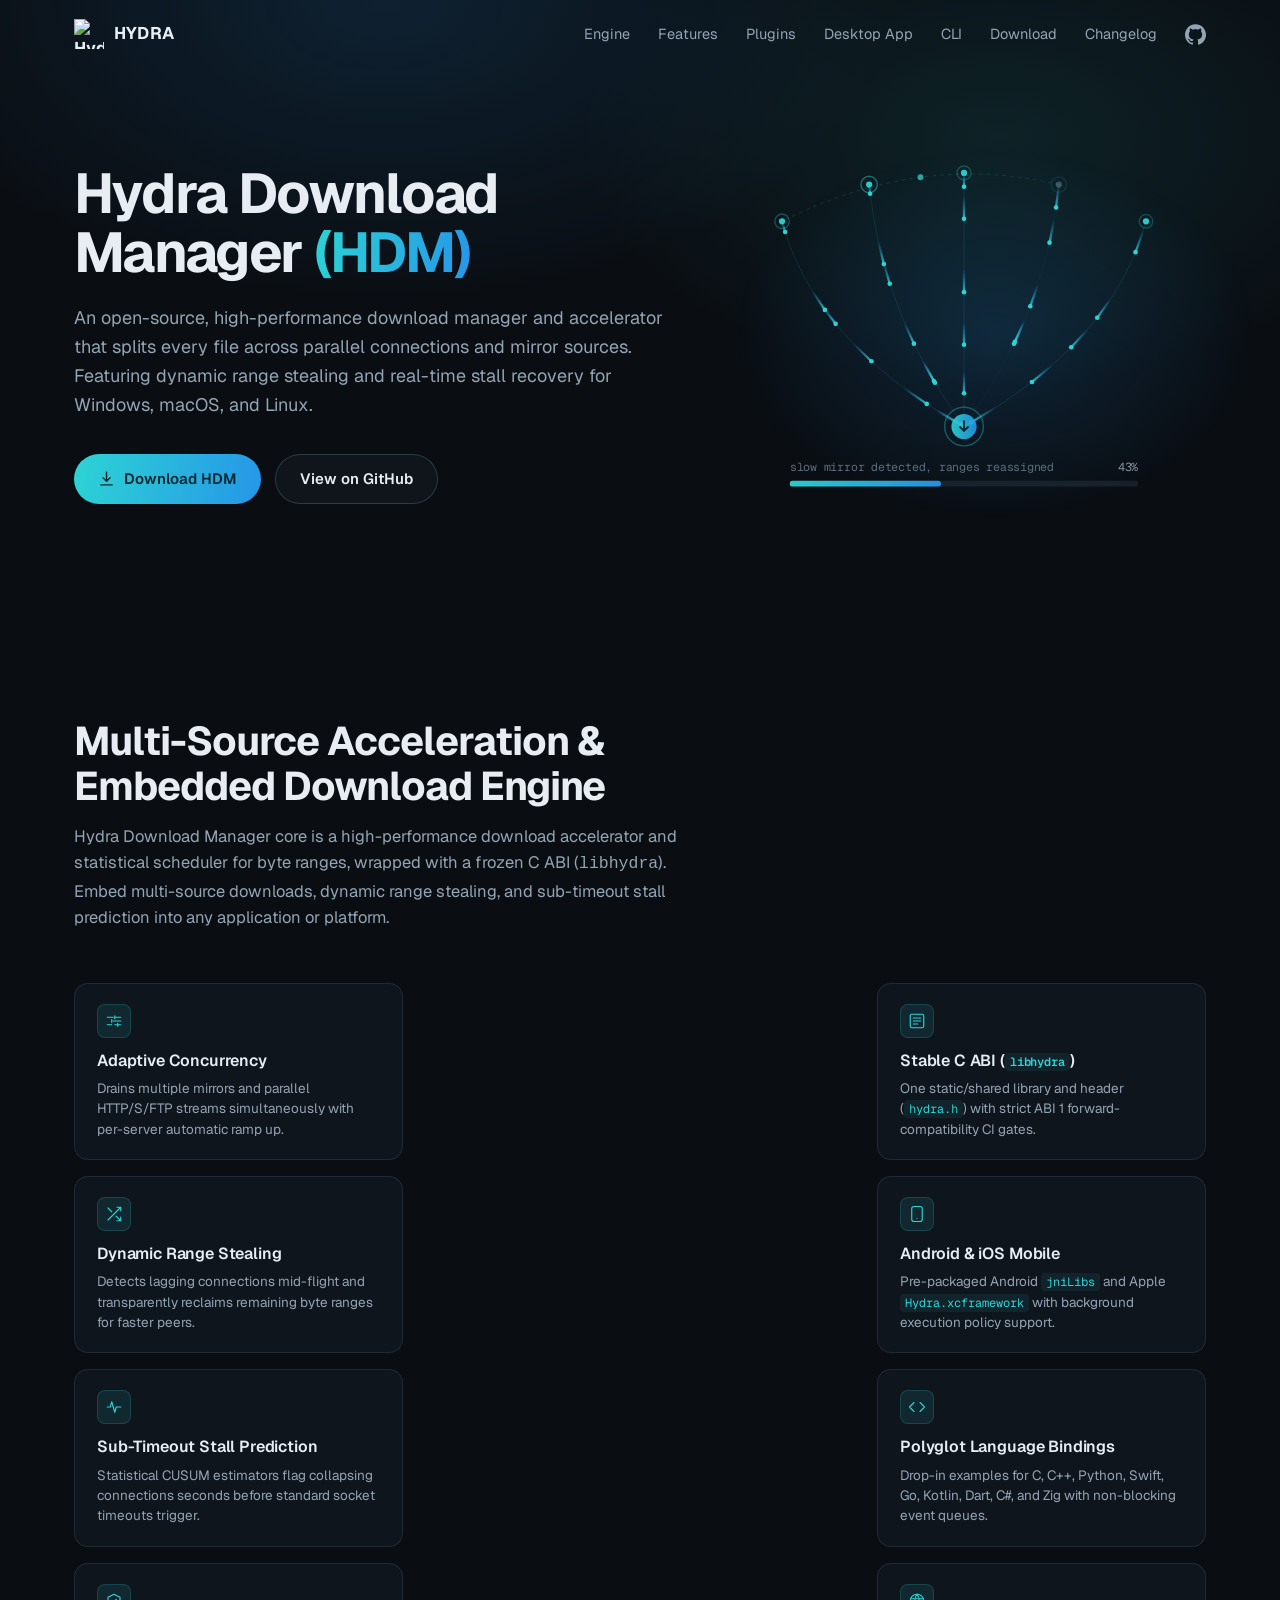
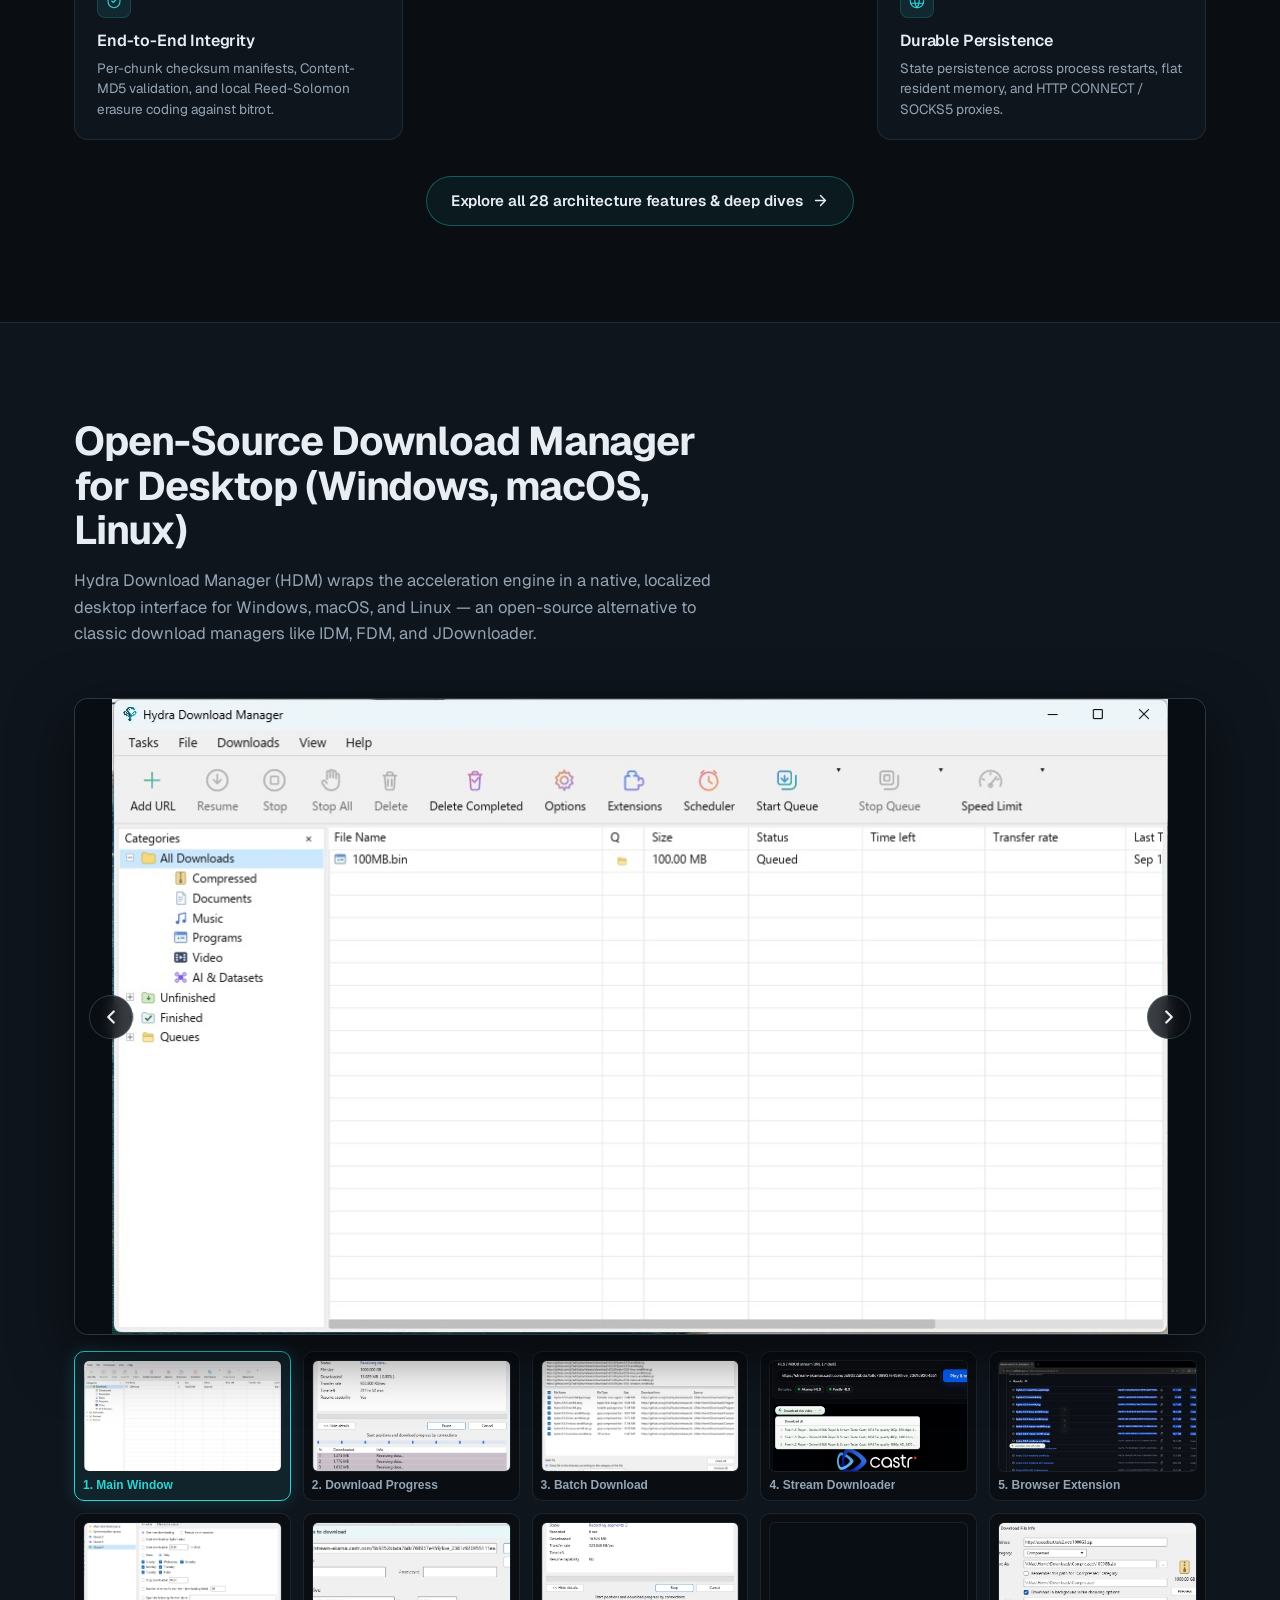
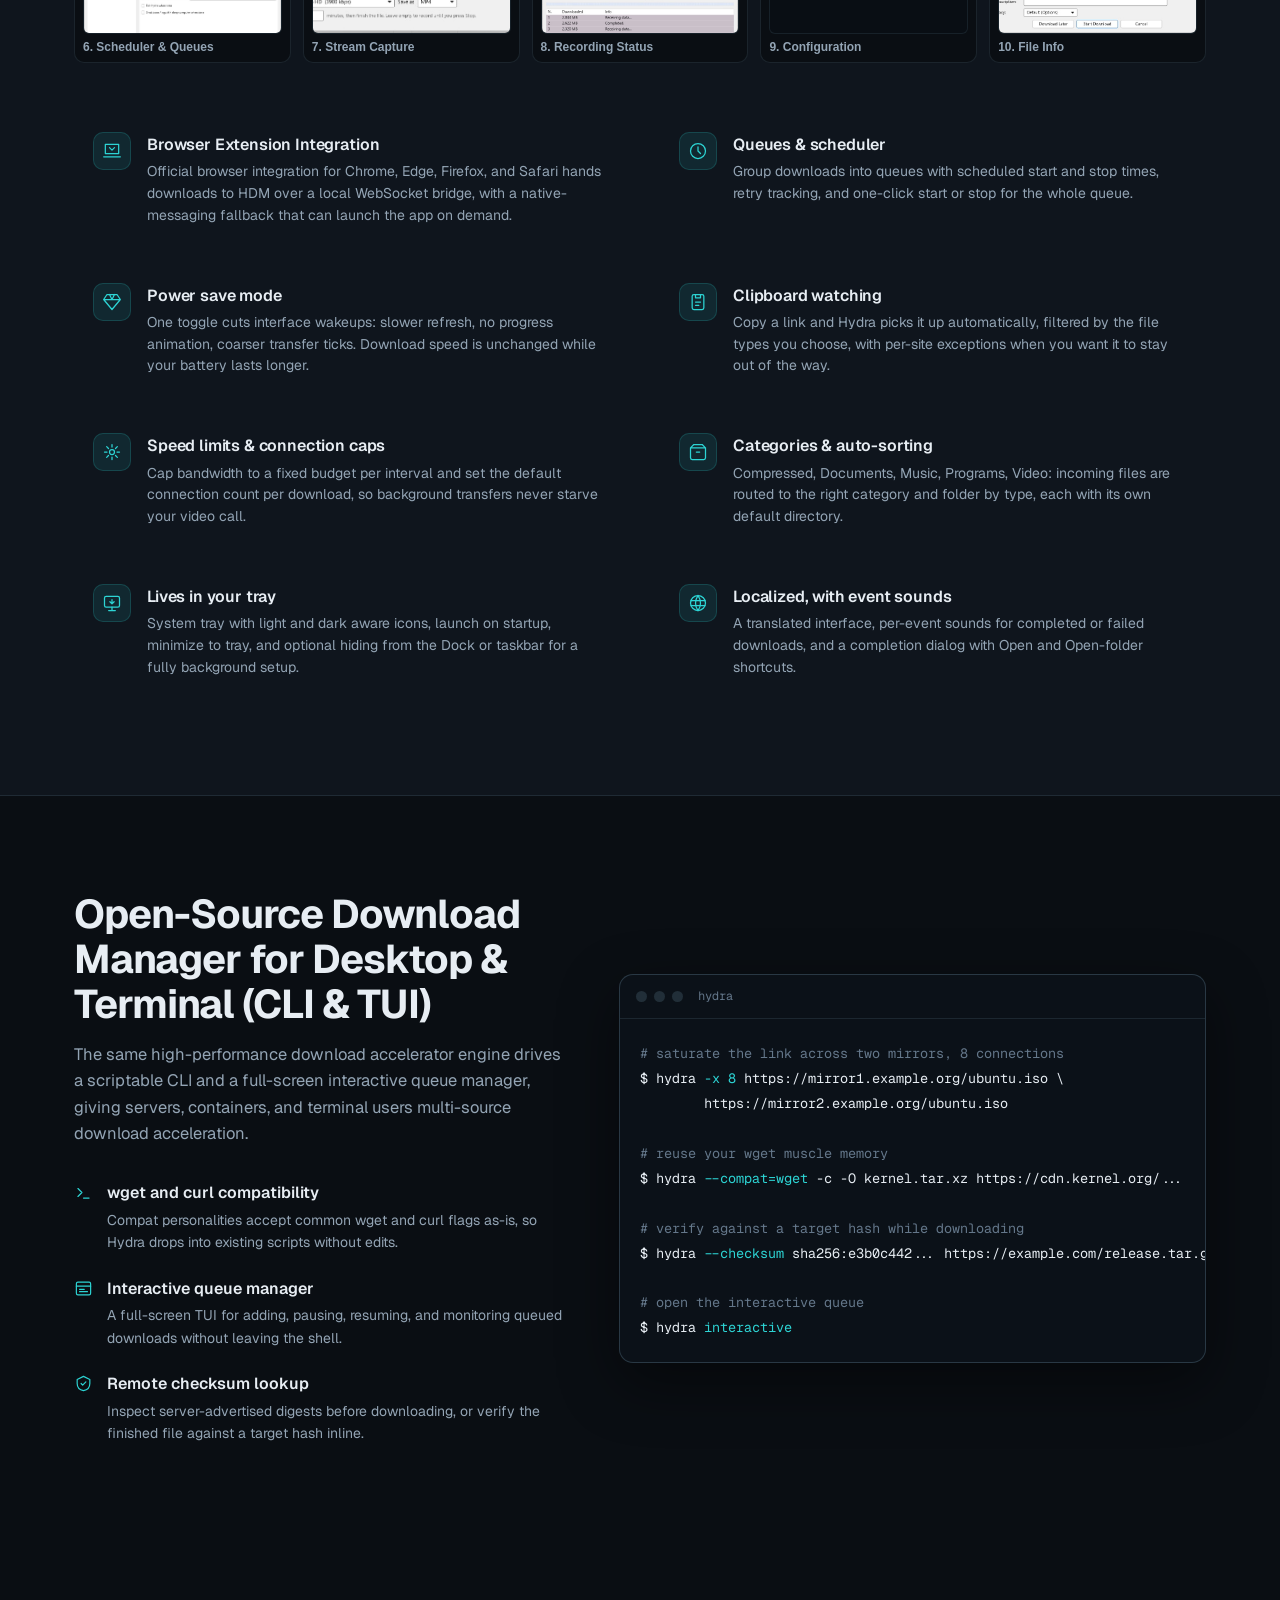
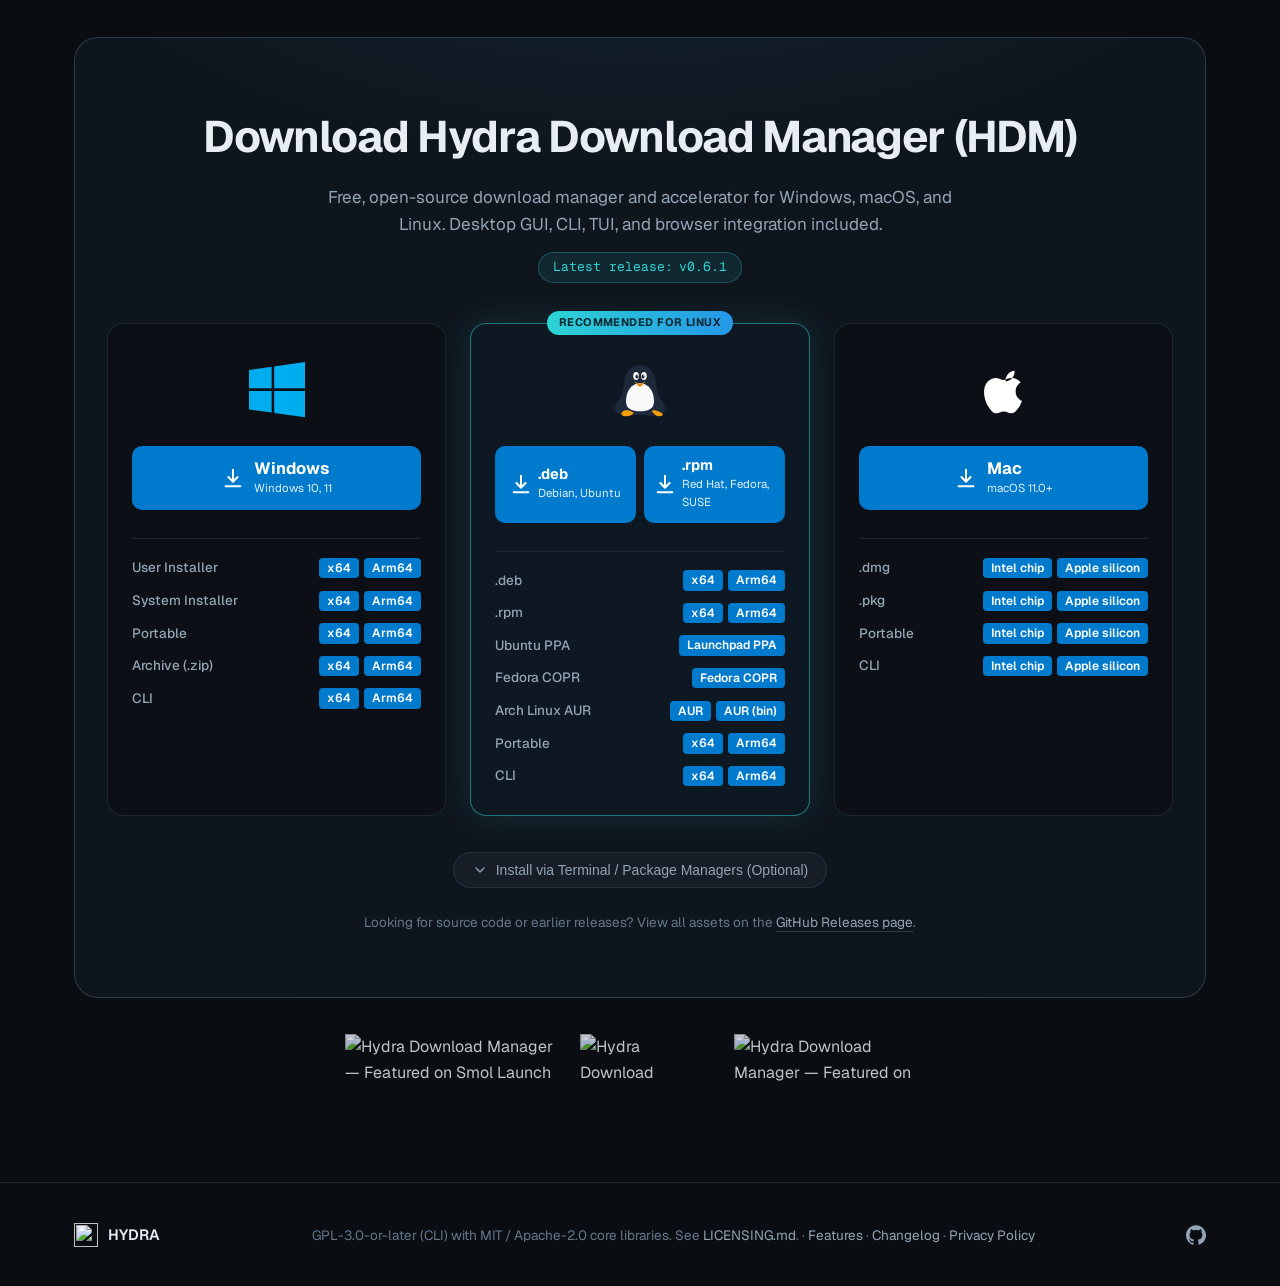
==== docs/index.html @ 0cf790fa "chore: updated to v1.1.0" ====
<!DOCTYPE html>
<html lang="en">

<head>
  <meta charset="UTF-8">
  <meta name="viewport" content="width=device-width, initial-scale=1.0">
  <meta name="robots" content="index, follow, max-image-preview:large, max-snippet:-1, max-video-preview:-1">
  <meta name="author" content="Javad Rajabzadeh">
  <meta name="theme-color" content="#0a0e13">
  <title>Hydra Download Manager (HDM) – Fast, Multi-Source Download Engine</title>
  <meta name="description"
    content="Hydra Download Manager (HDM) is an open-source, high-performance download manager for Windows, macOS, and Linux featuring multi-connection acceleration, browser integration, and CLI support.">
  <link rel="canonical" href="https://hydra.javad.dev/">
  <link rel="icon" type="image/png" href="logo.png">
  <meta property="og:title" content="Hydra Download Manager (HDM) – Fast, Multi-Source Download Engine">
  <meta property="og:description"
    content="Hydra Download Manager (HDM) is an open-source, high-performance download manager for Windows, macOS, and Linux featuring multi-connection acceleration, browser integration, and CLI support.">
  <meta property="og:image" content="https://hydra.javad.dev/img/screenshot.jpg">
  <meta property="og:url" content="https://hydra.javad.dev/">
  <meta property="og:type" content="website">
  <meta property="og:locale" content="en_US">
  <meta property="og:site_name" content="Hydra Download Manager">
  <meta name="twitter:card" content="summary_large_image">
  <meta name="twitter:title" content="Hydra Download Manager (HDM) – Fast, Multi-Source Download Engine">
  <meta name="twitter:description"
    content="Hydra Download Manager (HDM) is an open-source, high-performance download manager for Windows, macOS, and Linux featuring multi-connection acceleration, browser integration, and CLI support.">
  <meta name="twitter:image" content="https://hydra.javad.dev/img/screenshot.jpg">
  <script type="application/ld+json">
{
  "@context": "https://schema.org",
  "@graph": [
    {
      "@type": "SoftwareApplication",
      "@id": "https://hydra.javad.dev/#software",
      "name": "Hydra Download Manager",
      "alternateName": [
        "HDM",
        "Hydra",
        "Hydra Download Manager (HDM)",
        "libhydra"
      ],
      "description": "Hydra Download Manager (HDM) is a free, open-source download manager and download accelerator for Windows, macOS and Linux. It splits every file across parallel connections and multiple mirror sources, reclaims byte ranges from stalling peers, and resumes interrupted downloads. The same engine ships as libhydra, an embeddable C ABI library.",
      "url": "https://hydra.javad.dev/",
      "downloadUrl": "https://github.com/ja7ad/hydra/releases/latest",
      "installUrl": "https://hydra.javad.dev/#download",
      "softwareVersion": "1.1.0",
      "datePublished": "2026-09-26",
      "releaseNotes": "https://hydra.javad.dev/changelog.html",
      "operatingSystem": [
        "Windows",
        "macOS",
        "Linux"
      ],
      "applicationCategory": "UtilitiesApplication",
      "applicationSubCategory": "Download Manager",
      "license": "https://github.com/ja7ad/hydra/blob/main/LICENSING.md",
      "isAccessibleForFree": true,
      "programmingLanguage": [
        "Rust",
        "C"
      ],
      "image": "https://hydra.javad.dev/img/screenshot.jpg",
      "screenshot": [
        "https://hydra.javad.dev/img/screenshot.jpg",
        "https://hydra.javad.dev/img/screenshot2.jpg",
        "https://hydra.javad.dev/img/screenshot3.jpg",
        "https://hydra.javad.dev/img/screenshot4.jpg",
        "https://hydra.javad.dev/img/screenshot5.jpg",
        "https://hydra.javad.dev/img/screenshot6.jpg",
        "https://hydra.javad.dev/img/screenshot7.jpg",
        "https://hydra.javad.dev/img/screenshot8.jpg",
        "https://hydra.javad.dev/img/screenshot9.jpg",
        "https://hydra.javad.dev/img/screenshot10.jpg"
      ],
      "featureList": [
        "Adaptive concurrency across multiple mirrors and parallel HTTP/S/FTP streams",
        "Dynamic range stealing from lagging connections",
        "Sub-timeout stall prediction using statistical CUSUM estimators",
        "End-to-end integrity with per-chunk checksums and Reed-Solomon erasure coding",
        "Stable C ABI (libhydra) for embedding into other applications",
        "Android and iOS mobile packaging",
        "Language bindings for C, C++, Python, Swift, Go, Kotlin, Dart, C# and Zig",
        "Durable persistence and resume across process restarts",
        "Browser extension integration for Chrome, Edge, Firefox and Safari",
        "Download queues with scheduled start and stop times",
        "Clipboard watching with per-site exceptions",
        "Bandwidth speed limits and per-server connection caps",
        "HTTP CONNECT and SOCKS5 proxy support"
      ],
      "offers": {
        "@type": "Offer",
        "price": "0",
        "priceCurrency": "USD"
      },
      "author": {
        "@id": "https://hydra.javad.dev/#author"
      },
      "publisher": {
        "@id": "https://hydra.javad.dev/#author"
      },
      "maintainer": {
        "@id": "https://hydra.javad.dev/#author"
      },
      "codeRepository": "https://github.com/ja7ad/hydra",
      "sameAs": [
        "https://github.com/ja7ad/hydra",
        "https://sourceforge.net/projects/hydra-download-manager/",
        "https://addons.mozilla.org/en-US/firefox/addon/hdm-integration/",
        "https://saascity.io/live/hydra-download-manager"
      ]
    },
    {
      "@type": "Person",
      "@id": "https://hydra.javad.dev/#author",
      "name": "Javad Rajabzadeh",
      "alternateName": "ja7ad",
      "url": "https://javad.dev/",
      "sameAs": [
        "https://github.com/ja7ad",
        "https://sourceforge.net/u/ja7ad/profile/"
      ]
    },
    {
      "@type": "WebSite",
      "@id": "https://hydra.javad.dev/#website",
      "url": "https://hydra.javad.dev/",
      "name": "Hydra Download Manager",
      "alternateName": "HDM",
      "inLanguage": "en",
      "publisher": {
        "@id": "https://hydra.javad.dev/#author"
      },
      "about": {
        "@id": "https://hydra.javad.dev/#software"
      }
    },
    {
      "@type": "WebPage",
      "@id": "https://hydra.javad.dev/#webpage",
      "url": "https://hydra.javad.dev/",
      "name": "Hydra Download Manager (HDM)",
      "description": "Free open-source download manager and accelerator for Windows, macOS and Linux.",
      "isPartOf": {
        "@id": "https://hydra.javad.dev/#website"
      },
      "about": {
        "@id": "https://hydra.javad.dev/#software"
      },
      "inLanguage": "en",
      "primaryImageOfPage": "https://hydra.javad.dev/img/screenshot.jpg"
    }
  ]
}
  </script>
  <link rel="preconnect" href="https://fonts.googleapis.com">
  <link rel="preconnect" href="https://fonts.gstatic.com" crossorigin>
  <link
    href="https://fonts.googleapis.com/css2?family=Geist:wght@400;500;600;700&family=Geist+Mono:wght@400;500&display=swap"
    rel="stylesheet">
  <style>
    :root {
      --bg: #0a0e13;
      --bg-raised: #0f151d;
      --line: rgba(148, 197, 222, 0.12);
      --line-strong: rgba(148, 197, 222, 0.22);
      --text: #e7edf3;
      --text-dim: #93a4b4;
      --text-faint: #64778a;
      --accent: #2dd4d4;
      --accent-ink: #06282e;
      --grad: linear-gradient(100deg, #2dd4d4, #2596e8);
      --radius: 14px;
      --font-sans: "Geist", system-ui, -apple-system, "Segoe UI", sans-serif;
      --font-mono: "Geist Mono", ui-monospace, "SF Mono", Menlo, monospace;
    }

    * {
      margin: 0;
      padding: 0;
      box-sizing: border-box;
    }

    html {
      scroll-behavior: smooth;
      max-width: 100vw;
      overflow-x: hidden;
    }

    @media (prefers-reduced-motion: reduce) {
      html {
        scroll-behavior: auto;
      }
    }

    body {
      background: var(--bg);
      color: var(--text);
      font-family: var(--font-sans);
      font-size: 16px;
      line-height: 1.6;
      -webkit-font-smoothing: antialiased;
      overflow-x: hidden;
      max-width: 100vw;
      width: 100%;
    }

    a {
      color: inherit;
      text-decoration: none;
    }

    img {
      max-width: 100%;
      display: block;
    }

    svg {
      max-width: 100%;
      height: auto;
    }

    .wrap {
      max-width: 1180px;
      margin: 0 auto;
      padding: 0 24px;
      width: 100%;
      box-sizing: border-box;
    }

    .nav {
      position: fixed;
      top: 0;
      left: 0;
      right: 0;
      z-index: 40;
      border-bottom: 1px solid transparent;
      transition: background 0.25s ease, border-color 0.25s ease;
      width: 100%;
    }

    .nav.scrolled {
      background: rgba(10, 14, 19, 0.82);
      backdrop-filter: blur(14px);
      -webkit-backdrop-filter: blur(14px);
      border-bottom-color: var(--line);
    }

    .nav-inner {
      height: 68px;
      display: flex;
      align-items: center;
      justify-content: space-between;
    }

    .brand {
      display: flex;
      align-items: center;
      gap: 10px;
      font-weight: 700;
      font-size: 17px;
      letter-spacing: 0.01em;
    }

    .brand img {
      width: 30px;
      height: 30px;
    }

    .nav-links {
      display: flex;
      align-items: center;
      gap: 28px;
      font-size: 14.5px;
      color: var(--text-dim);
    }

    .nav-links a {
      transition: color 0.15s ease;
    }

    .nav-links a:hover {
      color: var(--text);
    }

    .nav-gh {
      display: inline-flex;
      align-items: center;
    }

    .nav-gh svg {
      width: 21px;
      height: 21px;
    }

    .nav-toggle {
      display: none;
      background: transparent;
      border: 1px solid var(--line);
      border-radius: 8px;
      color: var(--text);
      padding: 6px;
      cursor: pointer;
      align-items: center;
      justify-content: center;
      transition: background 0.15s ease, border-color 0.15s ease;
    }

    .nav-toggle:hover {
      background: rgba(148, 197, 222, 0.08);
      border-color: var(--line-strong);
    }

    .nav-toggle svg {
      width: 22px;
      height: 22px;
    }

    .btn {
      display: inline-flex;
      align-items: center;
      gap: 9px;
      font-weight: 600;
      font-size: 15px;
      white-space: nowrap;
      border-radius: 999px;
      padding: 12px 24px;
      transition: transform 0.15s ease, box-shadow 0.2s ease, background 0.2s ease, border-color 0.2s ease;
    }

    .btn:active {
      transform: translateY(1px) scale(0.99);
    }

    .btn-primary {
      background: var(--grad);
      color: var(--accent-ink);
    }

    .btn-primary:hover {
      box-shadow: 0 6px 28px rgba(45, 200, 220, 0.28);
    }

    .btn-ghost {
      border: 1px solid var(--line-strong);
      color: var(--text);
      background: rgba(148, 197, 222, 0.04);
    }

    .btn-ghost:hover {
      border-color: rgba(148, 197, 222, 0.4);
      background: rgba(148, 197, 222, 0.08);
    }

    .btn svg {
      width: 17px;
      height: 17px;
      flex: none;
    }

    .hero {
      padding: 140px 0 96px;
      position: relative;
    }

    .hero::before {
      content: "";
      position: absolute;
      inset: 0;
      z-index: -1;
      background:
        radial-gradient(780px 460px at 30% 0%, rgba(37, 150, 232, 0.14), transparent 65%),
        radial-gradient(700px 420px at 78% 22%, rgba(45, 212, 212, 0.10), transparent 60%);
    }

    .hero-grid {
      display: grid;
      grid-template-columns: minmax(0, 11fr) minmax(0, 9fr);
      gap: 56px;
      align-items: center;
    }

    .hero h1 {
      font-size: clamp(36px, 4.4vw, 56px);
      line-height: 1.06;
      letter-spacing: -0.03em;
      font-weight: 700;
    }

    .hero h1 .grad {
      background: var(--grad);
      -webkit-background-clip: text;
      background-clip: text;
      color: transparent;
    }

    .hero p {
      margin-top: 22px;
      font-size: 18px;
      color: var(--text-dim);
      max-width: 52ch;
    }

    .hero-ctas {
      margin-top: 34px;
      display: flex;
      gap: 14px;
      flex-wrap: wrap;
    }

    .shot {
      position: relative;
      display: flex;
      justify-content: center;
    }

    .shot::before {
      content: "";
      position: absolute;
      z-index: -1;
      inset: -12% -14%;
      background: radial-gradient(60% 55% at 55% 50%, rgba(37, 150, 232, 0.18), transparent 70%);
      pointer-events: none;
    }

    .viz {
      width: min(100%, 500px);
    }

    .viz canvas {
      display: block;
      width: 100%;
      aspect-ratio: 5 / 4;
    }

    @media (prefers-reduced-motion: no-preference) {

      .hero-copy,
      .shot {
        animation: rise 0.7s cubic-bezier(0.16, 1, 0.3, 1) both;
      }

      .shot {
        animation-delay: 0.12s;
      }
    }

    @keyframes rise {
      from {
        opacity: 0;
        transform: translateY(18px);
      }

      to {
        opacity: 1;
        transform: none;
      }
    }

    section {
      padding: 96px 0;
    }

    .sec-head {
      max-width: 62ch;
      margin-bottom: 52px;
    }

    .sec-head h2 {
      font-size: clamp(28px, 3.2vw, 40px);
      letter-spacing: -0.025em;
      line-height: 1.12;
      font-weight: 700;
    }

    .sec-head p {
      margin-top: 14px;
      color: var(--text-dim);
      font-size: 16.5px;
      max-width: 58ch;
    }

    .ico {
      width: 38px;
      height: 38px;
      border-radius: 10px;
      display: flex;
      align-items: center;
      justify-content: center;
      background: rgba(45, 212, 212, 0.1);
      border: 1px solid rgba(45, 212, 212, 0.18);
      margin-bottom: 14px;
      flex: none;
    }

    .ico svg {
      width: 20px;
      height: 20px;
      stroke: var(--accent);
    }

    /* Engine Showcase - 3 Column Layout with Center Canvas */
    .engine-showcase {
      display: grid;
      grid-template-columns: minmax(0, 1fr) minmax(0, 1.32fr) minmax(0, 1fr);
      gap: 20px;
      align-items: stretch;
    }

    .engine-col {
      display: flex;
      flex-direction: column;
      gap: 16px;
      justify-content: space-between;
    }

    .engine-card {
      border: 1px solid var(--line);
      border-radius: var(--radius);
      background: var(--bg-raised);
      padding: 20px 22px;
      display: flex;
      flex-direction: column;
      justify-content: center;
      flex: 1;
      transition: border-color 0.2s ease, transform 0.2s ease, box-shadow 0.2s ease;
    }

    .engine-card:hover {
      border-color: var(--line-strong);
      transform: translateY(-2px);
      box-shadow: 0 8px 24px rgba(0, 0, 0, 0.4);
    }

    .engine-card .ico {
      margin-bottom: 10px;
      width: 34px;
      height: 34px;
      border-radius: 8px;
    }

    .engine-card .ico svg {
      width: 18px;
      height: 18px;
    }

    .engine-card h3 {
      font-size: 16px;
      font-weight: 600;
      letter-spacing: -0.01em;
      color: var(--text);
    }

    .engine-card p {
      margin-top: 5px;
      font-size: 13.5px;
      color: var(--text-dim);
      line-height: 1.5;
    }

    .engine-card code {
      font-family: var(--font-mono);
      font-size: 12px;
      color: var(--accent);
      background: rgba(45, 212, 212, 0.08);
      padding: 1px 5px;
      border-radius: 4px;
    }

    .engine-col-center {
      display: flex;
      align-items: stretch;
      justify-content: center;
      position: relative;
      width: 100%;
      height: 100%;
      min-height: 520px;
    }

    #engine-canvas {
      display: block;
      width: 100%;
      height: 100%;
      background: transparent;
    }

    .gui {
      background: var(--bg-raised);
      border-top: 1px solid var(--line);
      border-bottom: 1px solid var(--line);
    }

    .gui-catalog-wrap {
      margin-bottom: 48px;
      display: flex;
      flex-direction: column;
      gap: 16px;
      width: 100%;
    }

    .gui-stage {
      position: relative;
      border-radius: var(--radius);
      border: 1px solid var(--line-strong);
      background: #0b1118;
      overflow: hidden;
      box-shadow: 0 20px 60px rgba(0, 0, 0, 0.55);
      aspect-ratio: 16 / 9;
      display: flex;
      align-items: center;
      justify-content: center;
      width: 100%;
    }

    .gui-slide {
      position: absolute;
      inset: 0;
      opacity: 0;
      pointer-events: none;
      transition: opacity 0.35s ease, transform 0.35s ease;
      transform: scale(0.985);
      display: flex;
      align-items: center;
      justify-content: center;
    }

    .gui-slide.active {
      opacity: 1;
      pointer-events: auto;
      transform: scale(1);
    }

    .gui-slide img {
      width: 100%;
      height: 100%;
      object-fit: contain;
      display: block;
      background: #080d13;
    }

    .gui-nav-btn {
      position: absolute;
      top: 50%;
      transform: translateY(-50%);
      z-index: 10;
      width: 44px;
      height: 44px;
      border-radius: 50%;
      background: rgba(10, 14, 19, 0.8);
      border: 1px solid var(--line-strong);
      color: var(--text);
      display: flex;
      align-items: center;
      justify-content: center;
      cursor: pointer;
      backdrop-filter: blur(8px);
      -webkit-backdrop-filter: blur(8px);
      transition: all 0.2s ease;
    }

    .gui-nav-btn:hover {
      background: rgba(45, 212, 212, 0.2);
      border-color: var(--accent);
      color: var(--accent);
      transform: translateY(-50%) scale(1.08);
    }

    .gui-nav-prev {
      left: 14px;
    }

    .gui-nav-next {
      right: 14px;
    }

    .gui-nav-btn svg {
      width: 22px;
      height: 22px;
      stroke: currentColor;
      fill: none;
    }

    /* Thumbnails catalog strip */
    .gui-thumbs {
      display: grid;
      grid-template-columns: repeat(5, 1fr);
      gap: 12px;
      width: 100%;
    }

    .gui-thumb {
      background: var(--bg);
      border: 1px solid var(--line);
      border-radius: 10px;
      padding: 8px;
      cursor: pointer;
      display: flex;
      flex-direction: column;
      gap: 6px;
      transition: all 0.2s ease;
      text-align: left;
      min-width: 0;
    }

    .gui-thumb:hover {
      border-color: var(--line-strong);
      background: rgba(148, 197, 222, 0.05);
    }

    .gui-thumb.active {
      border-color: var(--accent);
      background: rgba(45, 212, 212, 0.08);
      box-shadow: 0 0 16px rgba(45, 212, 212, 0.18);
    }

    .gui-thumb-img {
      width: 100%;
      aspect-ratio: 16 / 9;
      border-radius: 6px;
      overflow: hidden;
      background: #090e14;
      border: 1px solid rgba(148, 197, 222, 0.1);
    }

    .gui-thumb-img img {
      width: 100%;
      height: 100%;
      object-fit: cover;
      display: block;
    }

    .gui-thumb-label {
      font-size: 12px;
      font-weight: 600;
      color: var(--text-dim);
      white-space: nowrap;
      overflow: hidden;
      text-overflow: ellipsis;
      transition: color 0.2s ease;
    }

    .gui-thumb.active .gui-thumb-label {
      color: var(--accent);
    }

    .gui-grid {
      display: grid;
      grid-template-columns: 1fr 1fr;
      gap: 14px 40px;
    }

    .gui-item {
      display: flex;
      gap: 16px;
      padding: 20px 18px;
      border-radius: var(--radius);
      border: 1px solid transparent;
      transition: background 0.2s ease, border-color 0.2s ease;
    }

    .gui-item:hover {
      background: rgba(148, 197, 222, 0.04);
      border-color: var(--line);
    }

    .gui-item .ico {
      margin-bottom: 0;
      width: 38px;
      height: 38px;
    }

    .gui-item .ico svg {
      width: 20px;
      height: 20px;
    }

    .gui-item h3 {
      font-size: 16px;
      font-weight: 600;
      letter-spacing: -0.01em;
    }

    .gui-item p {
      font-size: 14px;
      color: var(--text-dim);
      margin-top: 4px;
      line-height: 1.55;
    }

    .cli-grid {
      display: grid;
      grid-template-columns: minmax(0, 5fr) minmax(0, 6fr);
      gap: 56px;
      align-items: center;
    }

    .cli-points {
      display: flex;
      flex-direction: column;
      gap: 22px;
      margin-top: 34px;
    }

    .cli-point {
      display: flex;
      gap: 14px;
    }

    .cli-point .dotless {
      flex: none;
      margin-top: 3px;
    }

    .cli-point .dotless svg {
      width: 19px;
      height: 19px;
      stroke: var(--accent);
    }

    .cli-point h3 {
      font-size: 16px;
      font-weight: 600;
    }

    .cli-point p {
      font-size: 14px;
      color: var(--text-dim);
      margin-top: 3px;
    }

    .term {
      border: 1px solid var(--line-strong);
      border-radius: var(--radius);
      background: #0b1118;
      overflow: hidden;
      box-shadow: 0 20px 60px rgba(0, 0, 0, 0.45);
      max-width: 100%;
      min-width: 0;
    }

    .term-bar {
      display: flex;
      align-items: center;
      gap: 7px;
      padding: 12px 16px;
      border-bottom: 1px solid var(--line);
    }

    .term-bar i {
      width: 11px;
      height: 11px;
      border-radius: 50%;
      background: rgba(148, 197, 222, 0.16);
    }

    .term-bar span {
      margin-left: 8px;
      font-family: var(--font-mono);
      font-size: 12px;
      color: var(--text-faint);
    }

    .term pre {
      padding: 22px 20px;
      font-family: var(--font-mono);
      font-size: 13.5px;
      line-height: 1.85;
      overflow-x: auto;
      color: var(--text-dim);
      max-width: 100%;
      min-width: 0;
    }

    .term .c-cmd {
      color: var(--text);
    }

    .term .c-accent {
      color: var(--accent);
    }

    .term .c-dim {
      color: var(--text-faint);
    }

    /* Download Section - VS Code Style Redesign */
    .dl-card {
      border: 1px solid var(--line-strong);
      border-radius: 24px;
      background:
        radial-gradient(900px 450px at 50% -20%, rgba(37, 150, 232, 0.14), transparent 70%),
        var(--bg-raised);
      padding: 64px 32px;
      text-align: center;
      max-width: 100%;
      min-width: 0;
      box-sizing: border-box;
    }

    .dl-card h2 {
      font-size: clamp(32px, 3.6vw, 44px);
      letter-spacing: -0.03em;
      font-weight: 700;
      word-break: break-word;
    }

    .dl-card>p.dl-subtitle {
      margin: 12px auto 0;
      color: var(--text-dim);
      max-width: 58ch;
      font-size: 17px;
    }

    .version-tag-pill {
      display: inline-flex;
      align-items: center;
      gap: 6px;
      margin-top: 14px;
      padding: 4px 14px;
      border-radius: 999px;
      background: rgba(45, 212, 212, 0.1);
      border: 1px solid rgba(45, 212, 212, 0.25);
      font-family: var(--font-mono);
      font-size: 13px;
      color: var(--accent);
    }

    .vscode-dl-grid {
      display: grid;
      grid-template-columns: repeat(3, 1fr);
      gap: 24px;
      margin-top: 40px;
      text-align: left;
      width: 100%;
      min-width: 0;
    }

    .vscode-dl-card {
      border: 1px solid var(--line);
      border-radius: 16px;
      background: rgba(10, 14, 19, 0.6);
      padding: 32px 24px 28px;
      display: flex;
      flex-direction: column;
      align-items: center;
      position: relative;
      transition: border-color 0.2s ease, box-shadow 0.2s ease, transform 0.2s ease;
      min-width: 0;
      max-width: 100%;
      box-sizing: border-box;
    }

    .vscode-dl-card:hover {
      border-color: var(--line-strong);
      background: rgba(15, 21, 29, 0.85);
    }

    .vscode-dl-card.highlighted {
      border-color: rgba(45, 212, 212, 0.5);
      box-shadow: 0 0 35px rgba(45, 212, 212, 0.14);
      background: rgba(15, 25, 36, 0.85);
    }

    .os-badge {
      display: none;
      position: absolute;
      top: -13px;
      background: var(--grad);
      color: var(--accent-ink);
      font-size: 11px;
      font-weight: 700;
      padding: 3px 12px;
      border-radius: 999px;
      text-transform: uppercase;
      letter-spacing: 0.04em;
    }

    .vscode-dl-card.highlighted .os-badge {
      display: block;
    }

    .platform-icon {
      width: 68px;
      height: 68px;
      display: flex;
      align-items: center;
      justify-content: center;
      margin-bottom: 22px;
      flex: none;
    }

    .platform-icon svg {
      width: 56px;
      height: 56px;
    }

    .primary-dl-group {
      width: 100%;
      margin-bottom: 24px;
    }

    .vscode-btn-primary {
      display: flex;
      align-items: center;
      justify-content: center;
      gap: 10px;
      background: #007acc;
      color: #ffffff;
      width: 100%;
      padding: 13px 16px;
      border-radius: 10px;
      font-weight: 600;
      text-decoration: none;
      transition: background 0.15s ease, transform 0.15s ease, box-shadow 0.2s ease;
    }

    .vscode-btn-primary:hover {
      background: #0098ff;
      box-shadow: 0 6px 20px rgba(0, 122, 204, 0.4);
      transform: translateY(-1px);
      color: #ffffff;
    }

    .vscode-btn-primary svg {
      width: 22px;
      height: 22px;
      flex: none;
      stroke: #ffffff;
      stroke-width: 2.2;
    }

    .btn-text {
      text-align: left;
    }

    .btn-title {
      font-size: 16.5px;
      font-weight: 700;
      display: block;
      line-height: 1.15;
    }

    .btn-sub {
      font-size: 11.5px;
      opacity: 0.88;
      font-weight: 400;
      display: block;
      margin-top: 1px;
    }

    .dual-btn {
      display: flex;
      gap: 8px;
    }

    .dual-btn .vscode-btn-primary {
      padding: 11px 10px;
      gap: 6px;
    }

    .dual-btn .btn-title {
      font-size: 14.5px;
    }

    .dl-matrix {
      width: 100%;
      display: flex;
      flex-direction: column;
      gap: 11px;
      margin-top: 4px;
      border-top: 1px solid var(--line);
      padding-top: 18px;
      min-width: 0;
    }

    .matrix-row {
      display: flex;
      align-items: center;
      justify-content: space-between;
      gap: 10px;
      width: 100%;
      min-width: 0;
    }

    .row-label {
      font-size: 13.5px;
      color: var(--text-dim);
      font-weight: 500;
    }

    .pill-group {
      display: flex;
      gap: 5px;
      flex-wrap: wrap;
      justify-content: flex-end;
      min-width: 0;
    }

    .pill {
      display: inline-flex;
      align-items: center;
      background: #007acc;
      color: #ffffff;
      font-size: 12px;
      font-weight: 600;
      padding: 3px 8px;
      border-radius: 4px;
      text-decoration: none;
      transition: background 0.15s ease, transform 0.12s ease;
      line-height: 1.2;
    }

    .pill:hover {
      background: #0098ff;
      transform: translateY(-1px);
      box-shadow: 0 2px 8px rgba(0, 152, 255, 0.35);
      color: #ffffff;
    }

    .terminal-opt-wrap {
      margin-top: 36px;
      text-align: center;
      width: 100%;
    }

    .terminal-opt-btn {
      display: inline-flex;
      align-items: center;
      gap: 8px;
      background: rgba(148, 197, 222, 0.05);
      border: 1px solid var(--line);
      color: var(--text-dim);
      padding: 9px 18px;
      border-radius: 999px;
      font-size: 14px;
      font-weight: 500;
      cursor: pointer;
      transition: color 0.15s ease, border-color 0.15s ease, background 0.15s ease;
    }

    .terminal-opt-btn:hover {
      color: var(--text);
      border-color: var(--line-strong);
      background: rgba(148, 197, 222, 0.1);
    }

    .terminal-opt-btn svg {
      width: 16px;
      height: 16px;
      transition: transform 0.2s ease;
    }

    .terminal-opt-btn.open svg {
      transform: rotate(180deg);
    }

    .install-tabs {
      max-width: 720px;
      margin: 20px auto 0;
      text-align: left;
      width: 100%;
      min-width: 0;
      transition: opacity 0.25s ease, transform 0.25s ease;
    }

    .install-tabs.hidden {
      display: none;
    }

    .tab-row {
      display: flex;
      gap: 8px;
      margin-bottom: 12px;
      width: 100%;
      overflow-x: auto;
      -webkit-overflow-scrolling: touch;
      scrollbar-width: none;
    }

    .tab-row::-webkit-scrollbar {
      display: none;
    }

    .tab {
      font-family: var(--font-sans);
      font-size: 13.5px;
      font-weight: 600;
      color: var(--text-dim);
      background: none;
      border: 1px solid var(--line);
      border-radius: 999px;
      padding: 7px 16px;
      cursor: pointer;
      white-space: nowrap;
      flex: none;
      transition: color 0.15s ease, border-color 0.15s ease, background 0.15s ease;
    }

    .tab:hover {
      color: var(--text);
    }

    .tab.active {
      color: var(--accent);
      border-color: rgba(45, 212, 212, 0.35);
      background: rgba(45, 212, 212, 0.08);
    }

    .cmd {
      display: none;
      align-items: center;
      gap: 12px;
      border: 1px solid var(--line);
      border-radius: 12px;
      background: #0b1118;
      padding: 15px 18px;
      width: 100%;
      min-width: 0;
    }

    .cmd.active {
      display: flex;
    }

    .cmd code {
      font-family: var(--font-mono);
      font-size: 13px;
      color: var(--text-dim);
      overflow-x: auto;
      white-space: nowrap;
      flex: 1;
      min-width: 0;
      scrollbar-width: none;
    }

    .cmd code::-webkit-scrollbar {
      display: none;
    }

    .cmd code b {
      color: var(--accent);
      font-weight: 500;
    }

    .copy {
      flex: none;
      display: flex;
      align-items: center;
      justify-content: center;
      width: 34px;
      height: 34px;
      border-radius: 8px;
      cursor: pointer;
      background: rgba(148, 197, 222, 0.06);
      border: 1px solid var(--line);
      color: var(--text-dim);
      transition: color 0.15s ease, border-color 0.15s ease;
    }

    .copy:hover {
      color: var(--accent);
      border-color: rgba(45, 212, 212, 0.35);
    }

    .copy svg {
      width: 15px;
      height: 15px;
    }

    .dl-note {
      margin-top: 24px;
      font-size: 13.5px;
      color: var(--text-faint);
      text-align: center;
    }

    .dl-note a {
      color: var(--text-dim);
      border-bottom: 1px solid var(--line-strong);
    }

    .dl-note a:hover {
      color: var(--accent);
    }

    footer {
      border-top: 1px solid var(--line);
      padding: 40px 0;
    }

    .foot {
      display: flex;
      align-items: center;
      justify-content: space-between;
      gap: 20px;
      flex-wrap: wrap;
    }

    .foot-brand {
      display: flex;
      align-items: center;
      gap: 10px;
      font-weight: 600;
      font-size: 15px;
    }

    .foot-brand img {
      width: 24px;
      height: 24px;
    }

    .foot p {
      font-size: 13.5px;
      color: var(--text-faint);
    }

    .foot p a {
      color: var(--text-dim);
    }

    .foot p a:hover {
      color: var(--accent);
    }

    .foot-social {
      display: flex;
      gap: 14px;
    }

    .foot-social a {
      color: var(--text-dim);
      display: inline-flex;
      transition: color 0.15s ease;
    }

    .foot-social a:hover {
      color: var(--text);
    }

    .foot-social svg {
      width: 20px;
      height: 20px;
    }

    .tab-repo-links {
      margin-top: 14px;
      font-size: 13px;
      color: var(--text-dim);
      text-align: center;
    }

    .tab-repo-links a {
      color: var(--accent);
      text-decoration: none;
      font-weight: 500;
    }

    .tab-repo-links a:hover {
      text-decoration: underline;
    }

    @media (max-width: 1060px) {
      .engine-showcase {
        grid-template-columns: 1fr;
        gap: 20px;
      }

      .engine-col-center {
        display: none !important;
      }

      .engine-col {
        display: grid;
        grid-template-columns: 1fr 1fr;
        gap: 14px;
      }
    }

    @media (max-width: 900px) {
      section {
        padding: 64px 0;
      }

      .hero {
        padding: 116px 0 64px;
      }

      .hero-grid {
        grid-template-columns: 1fr;
        gap: 48px;
      }

      .gui-grid {
        grid-template-columns: 1fr;
        gap: 8px;
      }

      .cli-grid {
        grid-template-columns: 1fr;
        gap: 40px;
      }

      .vscode-dl-grid {
        grid-template-columns: 1fr;
      }

      .dl-card {
        padding: 48px 20px;
      }
    }

    @media (max-width: 768px) {
      .nav-toggle {
        display: flex;
      }

      .nav-links {
        display: none;
        position: absolute;
        top: 68px;
        left: 0;
        right: 0;
        background: rgba(10, 14, 19, 0.96);
        backdrop-filter: blur(20px);
        -webkit-backdrop-filter: blur(20px);
        border-bottom: 1px solid var(--line-strong);
        flex-direction: column;
        align-items: stretch;
        padding: 16px 24px 24px;
        gap: 12px;
        box-shadow: 0 20px 40px rgba(0, 0, 0, 0.6);
      }

      .nav-links.open {
        display: flex;
      }

      .nav-links a {
        font-size: 15.5px;
        padding: 10px 0;
        border-bottom: 1px solid rgba(148, 197, 222, 0.08);
        display: flex;
        align-items: center;
        justify-content: space-between;
      }

      .nav-links a:last-child {
        border-bottom: none;
      }

      .nav-gh {
        justify-content: flex-start;
        gap: 8px;
      }

      .nav-gh::after {
        content: "GitHub Repository";
        font-weight: 500;
        font-size: 15px;
      }

      .sec-head h2 {
        font-size: 26px;
      }

      .sec-head p {
        font-size: 15px;
      }

      .gui-thumbs {
        display: flex;
        overflow-x: auto;
        -webkit-overflow-scrolling: touch;
        scrollbar-width: none;
        padding-bottom: 4px;
        gap: 10px;
      }

      .gui-thumbs::-webkit-scrollbar {
        display: none;
      }

      .gui-thumb {
        flex: 0 0 160px;
        min-width: 160px;
      }

      .gui-nav-btn {
        width: 36px;
        height: 36px;
      }

      .gui-nav-prev {
        left: 8px;
      }

      .gui-nav-next {
        right: 8px;
      }
    }

    @media (max-width: 540px) {
      .wrap {
        padding: 0 16px;
      }

      .hero {
        padding: 92px 0 44px;
      }

      .hero h1 {
        font-size: clamp(26px, 8vw, 36px);
        word-break: break-word;
      }

      .hero p {
        font-size: 15px;
        margin-top: 14px;
      }

      .hero-ctas {
        flex-direction: column;
        width: 100%;
        gap: 10px;
      }

      .hero-ctas .btn {
        width: 100%;
        justify-content: center;
        padding: 13px 20px;
      }

      .engine-col {
        grid-template-columns: 1fr;
      }

      .dual-btn {
        flex-direction: column;
        width: 100%;
        gap: 10px;
      }

      .vscode-btn-primary {
        width: 100%;
        justify-content: center;
      }

      .matrix-row {
        flex-direction: column;
        align-items: flex-start;
        gap: 6px;
      }

      .pill-group {
        justify-content: flex-start;
        width: 100%;
        flex-wrap: wrap;
      }

      .row-label {
        font-size: 13px;
        font-weight: 600;
        color: var(--text);
      }

      .cell {
        padding: 20px 16px;
      }

      .gui-item {
        padding: 14px 10px;
        gap: 12px;
      }

      .gui-item .ico {
        width: 34px;
        height: 34px;
      }

      .gui-item h3 {
        font-size: 15px;
      }

      .gui-item p {
        font-size: 13.5px;
      }

      .dl-card {
        padding: 32px 14px;
        border-radius: 18px;
      }

      .dl-card h2 {
        font-size: 24px;
      }

      .dl-card>p.dl-subtitle {
        font-size: 14.5px;
      }

      .terminal-opt-btn {
        width: 100%;
        justify-content: center;
        font-size: 13px;
        padding: 10px 14px;
      }

      .tab-row {
        flex-wrap: nowrap;
        gap: 6px;
        overflow-x: auto;
        -webkit-overflow-scrolling: touch;
      }

      .tab {
        padding: 6px 12px;
        font-size: 12px;
        flex: none;
      }

      .cmd {
        padding: 12px 14px;
        gap: 8px;
        width: 100%;
      }

      .cmd code {
        font-size: 11.5px;
      }

      .term pre {
        font-size: 12px;
        padding: 16px 14px;
      }

      .foot {
        flex-direction: column;
        align-items: flex-start;
        gap: 14px;
      }
    }
  
    .badge-row {
      margin-top: 36px;
      display: flex;
      flex-wrap: wrap;
      align-items: center;
      justify-content: center;
      gap: 14px 18px;
    }

    .badge-link {
      display: inline-flex;
      border-radius: 10px;
    }

    .badge-link:focus-visible {
      outline: 2px solid var(--accent);
      outline-offset: 4px;
    }

    .badge-row img {
      display: block;
      height: 52px;
      width: auto;
      opacity: 0.82;
      transition: opacity 0.18s ease, transform 0.18s ease;
    }

    .badge-link:hover img,
    .badge-link:focus-visible img {
      opacity: 1;
      transform: translateY(-2px);
    }

    @media (max-width: 480px) {
      .badge-row img {
        height: 44px;
      }
    }

    @media (prefers-reduced-motion: reduce) {

      .badge-row img,
      .badge-link:hover img,
      .badge-link:focus-visible img {
        transition: none;
        transform: none;
      }
    }
  </style>
</head>

<body>

  <div id="top-sentinel" style="position:absolute; top:0; left:0; width:1px; height:1px;" aria-hidden="true"></div>

  <nav class="nav" id="nav">
    <div class="wrap nav-inner">
      <a class="brand" href="#">
        <img src="logo.png" alt="Hydra logo" width="30" height="30">
        HYDRA
      </a>
      <div class="nav-links" id="nav-links">
        <a href="#engine">Engine</a>
        <a href="features.html">Features</a>
      <a href="plugins.html">Plugins</a>
        <a href="#app">Desktop App</a>
        <a href="#cli">CLI</a>
        <a href="#download">Download</a>
        <a href="changelog.html">Changelog</a>
        <a class="nav-gh" href="https://github.com/ja7ad/hydra" aria-label="Hydra on GitHub">
          <svg viewBox="0 0 24 24" fill="currentColor" aria-hidden="true">
            <path
              d="M12 .297c-6.63 0-12 5.373-12 12 0 5.303 3.438 9.8 8.205 11.385.6.113.82-.258.82-.577 0-.285-.01-1.04-.015-2.04-3.338.724-4.042-1.61-4.042-1.61C4.422 18.07 3.633 17.7 3.633 17.7c-1.087-.744.084-.729.084-.729 1.205.084 1.838 1.236 1.838 1.236 1.07 1.835 2.809 1.305 3.495.998.108-.776.417-1.305.76-1.605-2.665-.3-5.466-1.332-5.466-5.93 0-1.31.465-2.38 1.235-3.22-.135-.303-.54-1.523.105-3.176 0 0 1.005-.322 3.3 1.23.96-.267 1.98-.399 3-.405 1.02.006 2.04.138 3 .405 2.28-1.552 3.285-1.23 3.285-1.23.645 1.653.24 2.873.12 3.176.765.84 1.23 1.91 1.23 3.22 0 4.61-2.805 5.625-5.475 5.92.42.36.81 1.096.81 2.22 0 1.606-.015 2.896-.015 3.286 0 .315.21.69.825.57C20.565 22.092 24 17.592 24 12.297c0-6.627-5.373-12-12-12" />
          </svg>
        </a>
      </div>
      <button class="nav-toggle" id="nav-toggle" aria-label="Toggle navigation menu" aria-expanded="false">
        <svg viewBox="0 0 24 24" fill="none" stroke="currentColor" stroke-width="2" stroke-linecap="round"
          stroke-linejoin="round" aria-hidden="true">
          <path id="nav-toggle-icon-open" d="M4 6h16M4 12h16M4 18h16" />
          <path id="nav-toggle-icon-close" d="M18 6L6 18M6 6l12 12" style="display:none;" />
        </svg>
      </button>
    </div>
  </nav>

  <header class="hero">
    <div class="wrap hero-grid">
      <div class="hero-copy">
        <h1>Hydra Download Manager <span class="grad">(HDM)</span></h1>
        <p>An open-source, high-performance download manager and accelerator that splits every file across parallel
          connections and mirror sources. Featuring dynamic range stealing and real-time stall recovery for Windows,
          macOS, and Linux.</p>
        <div class="hero-ctas">
          <a class="btn btn-primary" href="#download">
            <svg viewBox="0 0 24 24" fill="none" stroke="currentColor" stroke-width="2" stroke-linecap="round"
              stroke-linejoin="round" aria-hidden="true">
              <path d="M12 3v13m0 0l-5-5m5 5l5-5M4 21h16" />
            </svg>
            Download HDM
          </a>
          <a class="btn btn-ghost" href="https://github.com/ja7ad/hydra">View on GitHub</a>
        </div>
      </div>
      <div class="shot">
        <div class="viz">
          <canvas id="hero-canvas" role="img"
            aria-label="Animation of Hydra Download Manager feeding one download from several mirror sources at once"></canvas>
        </div>
      </div>
    </div>
  </header>

  <section id="engine">
    <div class="wrap">
      <div class="sec-head">
        <h2>Multi-Source Acceleration &amp; Embedded Download Engine</h2>
        <p>Hydra Download Manager core is a high-performance download accelerator and statistical scheduler for byte
          ranges, wrapped with a frozen C ABI (<code>libhydra</code>). Embed multi-source downloads, dynamic range
          stealing, and sub-timeout stall prediction into any application or platform.</p>
      </div>

      <div class="engine-showcase">
        <!-- Left Column: Core Engine Features -->
        <div class="engine-col engine-col-left">
          <div class="engine-card">
            <div class="ico"><svg viewBox="0 0 24 24" fill="none" stroke-width="1.5" stroke-linecap="round"
                stroke-linejoin="round" aria-hidden="true">
                <path d="M21 17h-8m8-10h-8m-2 0H3m18 5H11m-2 5H3M13 5v4m-4 1v4m8 1v4" />
              </svg></div>
            <h3>Adaptive Concurrency</h3>
            <p>Drains multiple mirrors and parallel HTTP/S/FTP streams simultaneously with per-server automatic ramp up.
            </p>
          </div>
          <div class="engine-card">
            <div class="ico"><svg viewBox="0 0 24 24" fill="none" stroke-width="1.5" stroke-linecap="round"
                stroke-linejoin="round" aria-hidden="true">
                <path d="M16 3h5v5M4 20L21 3M21 16v5h-5M15 15l6 6M4 4l5 5" />
              </svg></div>
            <h3>Dynamic Range Stealing</h3>
            <p>Detects lagging connections mid-flight and transparently reclaims remaining byte ranges for faster peers.
            </p>
          </div>
          <div class="engine-card">
            <div class="ico"><svg viewBox="0 0 24 24" fill="none" stroke-width="1.5" stroke-linecap="round"
                stroke-linejoin="round" aria-hidden="true">
                <path d="M3 12h4l2-7 4 14 2-7h6" />
              </svg></div>
            <h3>Sub-Timeout Stall Prediction</h3>
            <p>Statistical CUSUM estimators flag collapsing connections seconds before standard socket timeouts trigger.
            </p>
          </div>
          <div class="engine-card">
            <div class="ico"><svg viewBox="0 0 24 24" fill="none" stroke-width="1.5" stroke-linecap="round"
                stroke-linejoin="round" aria-hidden="true">
                <path d="M12 3l8 4v5c0 4.5-3.2 8.2-8 9-4.8-.8-8-4.5-8-9V7l8-4z M9 12l2 2 4-4" />
              </svg></div>
            <h3>End-to-End Integrity</h3>
            <p>Per-chunk checksum manifests, Content-MD5 validation, and local Reed-Solomon erasure coding against
              bitrot.</p>
          </div>
        </div>

        <!-- Center Column: Interactive Canvas Hub -->
        <div class="engine-col-center">
          <canvas id="engine-canvas" role="img"
            aria-label="Interactive architecture diagram of Hydra engine core connected to feature cards"></canvas>
        </div>

        <!-- Right Column: FFI & Cross-Platform Embedding -->
        <div class="engine-col engine-col-right">
          <div class="engine-card">
            <div class="ico"><svg viewBox="0 0 24 24" fill="none" stroke-width="1.5" stroke-linecap="round"
                stroke-linejoin="round" aria-hidden="true">
                <rect x="3" y="3" width="18" height="18" rx="2" />
                <path d="M7 8h10M7 12h10M7 16h6" />
              </svg></div>
            <h3>Stable C ABI (<code>libhydra</code>)</h3>
            <p>One static/shared library and header (<code>hydra.h</code>) with strict ABI 1 forward-compatibility CI
              gates.</p>
          </div>
          <div class="engine-card">
            <div class="ico"><svg viewBox="0 0 24 24" fill="none" stroke-width="1.5" stroke-linecap="round"
                stroke-linejoin="round" aria-hidden="true">
                <rect x="5" y="2" width="14" height="20" rx="3" />
                <path d="M12 18h.01" />
              </svg></div>
            <h3>Android &amp; iOS Mobile</h3>
            <p>Pre-packaged Android <code>jniLibs</code> and Apple <code>Hydra.xcframework</code> with background
              execution policy support.</p>
          </div>
          <div class="engine-card">
            <div class="ico"><svg viewBox="0 0 24 24" fill="none" stroke-width="1.5" stroke-linecap="round"
                stroke-linejoin="round" aria-hidden="true">
                <path d="M16 18l6-6-6-6M8 6l-6 6 6 6" />
              </svg></div>
            <h3>Polyglot Language Bindings</h3>
            <p>Drop-in examples for C, C++, Python, Swift, Go, Kotlin, Dart, C#, and Zig with non-blocking event queues.
            </p>
          </div>
          <div class="engine-card">
            <div class="ico"><svg viewBox="0 0 24 24" fill="none" stroke-width="1.5" stroke-linecap="round"
                stroke-linejoin="round" aria-hidden="true">
                <circle cx="12" cy="12" r="9" />
                <path d="M3.6 9h16.8M3.6 15h16.8M12 3a15 15 0 010 18M12 3a15 15 0 000 18" />
              </svg></div>
            <h3>Durable Persistence</h3>
            <p>State persistence across process restarts, flat resident memory, and HTTP CONNECT / SOCKS5 proxies.</p>
          </div>
        </div>
      </div>
      <div style="margin-top: 36px; text-align: center;">
        <a class="btn btn-ghost" href="features.html"
          style="border-color: rgba(45, 212, 212, 0.35); background: rgba(45, 212, 212, 0.06);">
          <span>Explore all 28 architecture features &amp; deep dives</span>
          <svg viewBox="0 0 24 24" fill="none" stroke="currentColor" stroke-width="2" stroke-linecap="round"
            stroke-linejoin="round" aria-hidden="true">
            <path d="M5 12h14M12 5l7 7-7 7" />
          </svg>
        </a>
      </div>
    </div>
  </section>

  <section class="gui" id="app">
    <div class="wrap">
      <div class="sec-head">
        <h2>Open-Source Download Manager for Desktop (Windows, macOS, Linux)</h2>
        <p>Hydra Download Manager (HDM) wraps the acceleration engine in a native, localized desktop interface for
          Windows, macOS, and Linux — an open-source alternative to classic download managers like IDM, FDM, and
          JDownloader.</p>
      </div>
      <div class="gui-catalog-wrap">
        <!-- Main Display Stage -->
        <div class="gui-stage" id="gui-stage">
          <button class="gui-nav-btn gui-nav-prev" id="gui-prev" aria-label="Previous screenshot">
            <svg viewBox="0 0 24 24" stroke-width="2.5" stroke-linecap="round" stroke-linejoin="round">
              <polyline points="15 18 9 12 15 6" />
            </svg>
          </button>

          <div class="gui-slide active" data-index="0">
            <img src="img/screenshot.jpg" alt="Hydra Download Manager main window showing active and queued downloads list, category sidebar, and toolbar controls" loading="eager" width="1920" height="1080" decoding="async">
          </div>
          <div class="gui-slide" data-index="1">
            <img src="img/screenshot2.jpg" alt="Hydra Download Manager active download progress dialog with transfer speed, multi-connection segments, and speed limiter" loading="lazy" width="1920" height="1080" decoding="async">
          </div>
          <div class="gui-slide" data-index="2">
            <img src="img/screenshot3.jpg" alt="Hydra Download Manager batch download dialog for selecting and importing multiple release links simultaneously" loading="lazy" width="1920" height="1080" decoding="async">
          </div>
          <div class="gui-slide" data-index="3">
            <img src="img/screenshot4.jpg" alt="Hydra Download Manager HLS and M3U8 video stream capture dialog with selectable stream quality options up to 1080p HD" loading="lazy" width="1920" height="1080" decoding="async">
          </div>
          <div class="gui-slide" data-index="4">
            <img src="img/screenshot5.jpg" alt="Hydra browser extension integrating with web browser to detect and capture multiple download links directly from a page" loading="lazy" width="1920" height="1080" decoding="async">
          </div>
          <div class="gui-slide" data-index="5">
            <img src="img/screenshot6.jpg" alt="Hydra Download Manager scheduler window showing download queues, time-based triggers, and periodic synchronization options" loading="lazy" width="1920" height="1080" decoding="async">
          </div>
          <div class="gui-slide" data-index="6">
            <img src="img/screenshot7.jpg" alt="Hydra Download Manager live stream capture setup showing address input, authentication, and stream quality selection" loading="lazy" width="1920" height="1080" decoding="async">
          </div>
          <div class="gui-slide" data-index="7">
            <img src="img/screenshot8.jpg" alt="Hydra Download Manager live stream recording monitor showing recorded segments, duration, transfer rate, and progress" loading="lazy" width="1920" height="1080" decoding="async">
          </div>
          <div class="gui-slide" data-index="8">
            <img src="img/screenshot9.jpg" alt="Hydra Download Manager configuration window displaying browser extension integration for Chrome and Firefox" loading="lazy" width="1920" height="1080" decoding="async">
          </div>
          <div class="gui-slide" data-index="9">
            <img src="img/screenshot10.jpg" alt="Hydra Download Manager download file info dialog showing source URL, destination folder, category, and file size" loading="lazy" width="1920" height="1080" decoding="async">
          </div>

          <button class="gui-nav-btn gui-nav-next" id="gui-next" aria-label="Next screenshot">
            <svg viewBox="0 0 24 24" stroke-width="2.5" stroke-linecap="round" stroke-linejoin="round">
              <polyline points="9 18 15 12 9 6" />
            </svg>
          </button>
        </div>

        <!-- Thumbnails Catalog -->
        <div class="gui-thumbs" id="gui-thumbs" role="tablist" aria-label="Screenshot Gallery">
          <button class="gui-thumb active" data-index="0" role="tab" aria-selected="true" aria-label="Screenshot 1: Main Window">
            <div class="gui-thumb-img">
              <img src="img/screenshot.jpg" alt="" loading="lazy" width="1920" height="1080" decoding="async">
            </div>
            <span class="gui-thumb-label">1. Main Window</span>
          </button>
          <button class="gui-thumb" data-index="1" role="tab" aria-selected="false" aria-label="Screenshot 2: Download Progress">
            <div class="gui-thumb-img">
              <img src="img/screenshot2.jpg" alt="" loading="lazy" width="1920" height="1080" decoding="async">
            </div>
            <span class="gui-thumb-label">2. Download Progress</span>
          </button>
          <button class="gui-thumb" data-index="2" role="tab" aria-selected="false" aria-label="Screenshot 3: Batch Download">
            <div class="gui-thumb-img">
              <img src="img/screenshot3.jpg" alt="" loading="lazy" width="1920" height="1080" decoding="async">
            </div>
            <span class="gui-thumb-label">3. Batch Download</span>
          </button>
          <button class="gui-thumb" data-index="3" role="tab" aria-selected="false" aria-label="Screenshot 4: Stream Downloader">
            <div class="gui-thumb-img">
              <img src="img/screenshot4.jpg" alt="" loading="lazy" width="1920" height="1080" decoding="async">
            </div>
            <span class="gui-thumb-label">4. Stream Downloader</span>
          </button>
          <button class="gui-thumb" data-index="4" role="tab" aria-selected="false" aria-label="Screenshot 5: Browser Extension">
            <div class="gui-thumb-img">
              <img src="img/screenshot5.jpg" alt="" loading="lazy" width="1920" height="1080" decoding="async">
            </div>
            <span class="gui-thumb-label">5. Browser Extension</span>
          </button>
          <button class="gui-thumb" data-index="5" role="tab" aria-selected="false" aria-label="Screenshot 6: Scheduler &amp; Queues">
            <div class="gui-thumb-img">
              <img src="img/screenshot6.jpg" alt="" loading="lazy" width="1920" height="1080" decoding="async">
            </div>
            <span class="gui-thumb-label">6. Scheduler &amp; Queues</span>
          </button>
          <button class="gui-thumb" data-index="6" role="tab" aria-selected="false" aria-label="Screenshot 7: Stream Capture">
            <div class="gui-thumb-img">
              <img src="img/screenshot7.jpg" alt="" loading="lazy" width="1920" height="1080" decoding="async">
            </div>
            <span class="gui-thumb-label">7. Stream Capture</span>
          </button>
          <button class="gui-thumb" data-index="7" role="tab" aria-selected="false" aria-label="Screenshot 8: Recording Status">
            <div class="gui-thumb-img">
              <img src="img/screenshot8.jpg" alt="" loading="lazy" width="1920" height="1080" decoding="async">
            </div>
            <span class="gui-thumb-label">8. Recording Status</span>
          </button>
          <button class="gui-thumb" data-index="8" role="tab" aria-selected="false" aria-label="Screenshot 9: Configuration">
            <div class="gui-thumb-img">
              <img src="img/screenshot9.jpg" alt="" loading="lazy" width="1920" height="1080" decoding="async">
            </div>
            <span class="gui-thumb-label">9. Configuration</span>
          </button>
          <button class="gui-thumb" data-index="9" role="tab" aria-selected="false" aria-label="Screenshot 10: Download File Info">
            <div class="gui-thumb-img">
              <img src="img/screenshot10.jpg" alt="" loading="lazy" width="1920" height="1080" decoding="async">
            </div>
            <span class="gui-thumb-label">10. File Info</span>
          </button>
        </div>
      </div>
      <div class="gui-grid">
        <div class="gui-item">
          <div class="ico"><svg viewBox="0 0 24 24" fill="none" stroke-width="1.5" stroke-linecap="round"
              stroke-linejoin="round" aria-hidden="true">
              <path d="M4 4h16v11H4zM2 19h20M9 8l3 3 3-3" />
            </svg></div>
          <div>
            <h3>Browser Extension Integration</h3>
            <p>Official browser integration for Chrome, Edge, Firefox, and Safari hands downloads to HDM over a local
              WebSocket bridge, with a native-messaging fallback that can launch the app on demand.</p>
          </div>
        </div>
        <div class="gui-item">
          <div class="ico"><svg viewBox="0 0 24 24" fill="none" stroke-width="1.5" stroke-linecap="round"
              stroke-linejoin="round" aria-hidden="true">
              <circle cx="12" cy="12" r="9" />
              <path d="M12 7v5l3 3" />
            </svg></div>
          <div>
            <h3>Queues &amp; scheduler</h3>
            <p>Group downloads into queues with scheduled start and stop times, retry tracking, and one-click start or
              stop for the whole queue.</p>
          </div>
        </div>
        <div class="gui-item">
          <div class="ico"><svg viewBox="0 0 24 24" fill="none" stroke-width="1.5" stroke-linecap="round"
              stroke-linejoin="round" aria-hidden="true">
              <path d="M6 3h12l4 6-10 12L2 9l4-6zM2 9h20M9 3l3 6 3-6" />
            </svg></div>
          <div>
            <h3>Power save mode</h3>
            <p>One toggle cuts interface wakeups: slower refresh, no progress animation, coarser transfer ticks.
              Download speed is unchanged while your battery lasts longer.</p>
          </div>
        </div>
        <div class="gui-item">
          <div class="ico"><svg viewBox="0 0 24 24" fill="none" stroke-width="1.5" stroke-linecap="round"
              stroke-linejoin="round" aria-hidden="true">
              <rect x="5" y="3" width="14" height="18" rx="2" />
              <path d="M9 3v4h6V3M9 12h6M9 16h4" />
            </svg></div>
          <div>
            <h3>Clipboard watching</h3>
            <p>Copy a link and Hydra picks it up automatically, filtered by the file types you choose, with per-site
              exceptions when you want it to stay out of the way.</p>
          </div>
        </div>
        <div class="gui-item">
          <div class="ico"><svg viewBox="0 0 24 24" fill="none" stroke-width="1.5" stroke-linecap="round"
              stroke-linejoin="round" aria-hidden="true">
              <path
                d="M12 6V3M12 21v-3M6 12H3m18 0h-3M7.8 7.8L5.6 5.6m12.8 12.8l-2.2-2.2m0-8.4l2.2-2.2M5.6 18.4l2.2-2.2" />
              <circle cx="12" cy="12" r="3" />
            </svg></div>
          <div>
            <h3>Speed limits &amp; connection caps</h3>
            <p>Cap bandwidth to a fixed budget per interval and set the default connection count per download, so
              background transfers never starve your video call.</p>
          </div>
        </div>
        <div class="gui-item">
          <div class="ico"><svg viewBox="0 0 24 24" fill="none" stroke-width="1.5" stroke-linecap="round"
              stroke-linejoin="round" aria-hidden="true">
              <path d="M3 7l4-4h10l4 4M3 7v12a2 2 0 002 2h14a2 2 0 002-2V7M3 7h18M10 12h4" />
            </svg></div>
          <div>
            <h3>Categories &amp; auto-sorting</h3>
            <p>Compressed, Documents, Music, Programs, Video: incoming files are routed to the right category and folder
              by type, each with its own default directory.</p>
          </div>
        </div>
        <div class="gui-item">
          <div class="ico"><svg viewBox="0 0 24 24" fill="none" stroke-width="1.5" stroke-linecap="round"
              stroke-linejoin="round" aria-hidden="true">
              <rect x="3" y="4" width="18" height="13" rx="2" />
              <path d="M8 21h8M12 17v4M12 8v5M9.5 10.5L12 13l2.5-2.5" />
            </svg></div>
          <div>
            <h3>Lives in your tray</h3>
            <p>System tray with light and dark aware icons, launch on startup, minimize to tray, and optional hiding
              from the Dock or taskbar for a fully background setup.</p>
          </div>
        </div>
        <div class="gui-item">
          <div class="ico"><svg viewBox="0 0 24 24" fill="none" stroke-width="1.5" stroke-linecap="round"
              stroke-linejoin="round" aria-hidden="true">
              <circle cx="12" cy="12" r="9" />
              <path d="M3.6 9h16.8M3.6 15h16.8M12 3a15 15 0 010 18M12 3a15 15 0 000 18" />
            </svg></div>
          <div>
            <h3>Localized, with event sounds</h3>
            <p>A translated interface, per-event sounds for completed or failed downloads, and a completion dialog with
              Open and Open-folder shortcuts.</p>
          </div>
        </div>
      </div>
    </div>
  </section>

  <section id="cli">
    <div class="wrap cli-grid">
      <div>
        <div class="sec-head" style="margin-bottom:0">
          <h2>Open-Source Download Manager for Desktop &amp; Terminal (CLI &amp; TUI)</h2>
          <p>The same high-performance download accelerator engine drives a scriptable CLI and a full-screen interactive
            queue manager, giving servers, containers, and terminal users multi-source download acceleration.</p>
        </div>
        <div class="cli-points">
          <div class="cli-point">
            <span class="dotless"><svg viewBox="0 0 24 24" fill="none" stroke-width="1.5" stroke-linecap="round"
                stroke-linejoin="round" aria-hidden="true">
                <path d="M5 7l5 5-5 5M12 19h7" />
              </svg></span>
            <div>
              <h3>wget and curl compatibility</h3>
              <p>Compat personalities accept common wget and curl flags as-is, so Hydra drops into existing scripts
                without edits.</p>
            </div>
          </div>
          <div class="cli-point">
            <span class="dotless"><svg viewBox="0 0 24 24" fill="none" stroke-width="1.5" stroke-linecap="round"
                stroke-linejoin="round" aria-hidden="true">
                <rect x="3" y="4" width="18" height="16" rx="2" />
                <path d="M3 9h18M7 13h6M7 16h10" />
              </svg></span>
            <div>
              <h3>Interactive queue manager</h3>
              <p>A full-screen TUI for adding, pausing, resuming, and monitoring queued downloads without leaving the
                shell.</p>
            </div>
          </div>
          <div class="cli-point">
            <span class="dotless"><svg viewBox="0 0 24 24" fill="none" stroke-width="1.5" stroke-linecap="round"
                stroke-linejoin="round" aria-hidden="true">
                <path d="M12 3l8 4v5c0 4.5-3.2 8.2-8 9-4.8-.8-8-4.5-8-9V7l8-4z M9 12l2 2 4-4" />
              </svg></span>
            <div>
              <h3>Remote checksum lookup</h3>
              <p>Inspect server-advertised digests before downloading, or verify the finished file against a target hash
                inline.</p>
            </div>
          </div>
        </div>
      </div>
      <div class="term">
        <div class="term-bar"><i></i><i></i><i></i><span>hydra</span></div>
        <pre><span class="c-dim"># saturate the link across two mirrors, 8 connections</span>
<span class="c-cmd">$ hydra <span class="c-accent">-x 8</span> https://mirror1.example.org/ubuntu.iso \
        https://mirror2.example.org/ubuntu.iso</span>

<span class="c-dim"># reuse your wget muscle memory</span>
<span class="c-cmd">$ hydra <span class="c-accent">--compat=wget</span> -c -O kernel.tar.xz https://cdn.kernel.org/...</span>

<span class="c-dim"># verify against a target hash while downloading</span>
<span class="c-cmd">$ hydra <span class="c-accent">--checksum</span> sha256:e3b0c442... https://example.com/release.tar.gz</span>

<span class="c-dim"># open the interactive queue</span>
<span class="c-cmd">$ hydra <span class="c-accent">interactive</span></span></pre>
      </div>
    </div>
  </section>

  <section id="download">
    <div class="wrap">
      <div class="dl-card">
        <h2>Download Hydra Download Manager (HDM)</h2>
        <p class="dl-subtitle">Free, open-source download manager and accelerator for Windows, macOS, and Linux. Desktop
          GUI, CLI, TUI, and browser integration included.</p>
        <div class="version-tag-pill" id="latest-ver-badge">Latest release: <span id="ver-tag">v0.6.1</span></div>

        <div class="vscode-dl-grid">
          <!-- Windows Card -->
          <div class="vscode-dl-card" id="card-win">
            <div class="os-badge">Recommended for Windows</div>
            <div class="platform-icon">
              <svg viewBox="0 0 88 88" fill="none" xmlns="http://www.w3.org/2000/svg">
                <path
                  d="M0 12.4L35.6 7.5V41.3H0V12.4ZM0 45.7H35.6V79.5L0 74.6V45.7ZM39.6 6.9L88 0V41.3H39.6V6.9ZM39.6 45.7H88V87L39.6 80.1V45.7Z"
                  fill="#00ADEF" />
              </svg>
            </div>
            <div class="primary-dl-group">
              <a class="vscode-btn-primary" id="btn-primary-win"
                href="https://github.com/ja7ad/hydra/releases/download/v0.6.1/hydra-0.6.1-windows-x64-setup.exe">
                <svg viewBox="0 0 24 24" fill="none" stroke="currentColor" stroke-linecap="round"
                  stroke-linejoin="round">
                  <path d="M12 3v13m0 0l-5-5m5 5l5-5M4 21h16" />
                </svg>
                <div class="btn-text">
                  <span class="btn-title">Windows</span>
                  <span class="btn-sub">Windows 10, 11</span>
                </div>
              </a>
            </div>
            <div class="dl-matrix">
              <div class="matrix-row">
                <span class="row-label">User Installer</span>
                <div class="pill-group">
                  <a class="pill" data-asset="win-x64-setup"
                    href="https://github.com/ja7ad/hydra/releases/download/v0.6.1/hydra-0.6.1-windows-x64-setup.exe">x64</a>
                  <a class="pill" data-asset="win-arm64-setup"
                    href="https://github.com/ja7ad/hydra/releases/download/v0.6.1/hydra-0.6.1-windows-arm64-setup.exe">Arm64</a>
                </div>
              </div>
              <div class="matrix-row">
                <span class="row-label">System Installer</span>
                <div class="pill-group">
                  <a class="pill" data-asset="win-x64-setup"
                    href="https://github.com/ja7ad/hydra/releases/download/v0.6.1/hydra-0.6.1-windows-x64-setup.exe">x64</a>
                  <a class="pill" data-asset="win-arm64-setup"
                    href="https://github.com/ja7ad/hydra/releases/download/v0.6.1/hydra-0.6.1-windows-arm64-setup.exe">Arm64</a>
                </div>
              </div>
              <div class="matrix-row">
                <span class="row-label">Portable</span>
                <div class="pill-group">
                  <a class="pill" data-asset="win-x64-portable"
                    href="https://github.com/ja7ad/hydra/releases/download/v0.6.1/hydra-0.6.1-windows-portable-amd64.zip">x64</a>
                  <a class="pill" data-asset="win-arm64-portable"
                    href="https://github.com/ja7ad/hydra/releases/download/v0.6.1/hydra-0.6.1-windows-portable-arm64.zip">Arm64</a>
                </div>
              </div>
              <div class="matrix-row">
                <span class="row-label">Archive (.zip)</span>
                <div class="pill-group">
                  <a class="pill" data-asset="win-x64-zip"
                    href="https://github.com/ja7ad/hydra/releases/download/v0.6.1/hydra-0.6.1-windows-amd64.zip">x64</a>
                  <a class="pill" data-asset="win-arm64-zip"
                    href="https://github.com/ja7ad/hydra/releases/download/v0.6.1/hydra-0.6.1-windows-arm64.zip">Arm64</a>
                </div>
              </div>
              <div class="matrix-row">
                <span class="row-label">CLI</span>
                <div class="pill-group">
                  <a class="pill" data-asset="win-cli-x64"
                    href="https://github.com/ja7ad/hydra/releases/download/v0.6.1/hydra-cli-0.6.1-windows-amd64.zip">x64</a>
                  <a class="pill" data-asset="win-cli-arm64"
                    href="https://github.com/ja7ad/hydra/releases/download/v0.6.1/hydra-cli-0.6.1-windows-arm64.zip">Arm64</a>
                </div>
              </div>
            </div>
          </div>

          <!-- Linux Card -->
          <div class="vscode-dl-card" id="card-linux">
            <div class="os-badge">Recommended for Linux</div>
            <div class="platform-icon">
              <svg viewBox="0 0 100 100" fill="none" xmlns="http://www.w3.org/2000/svg">
                <path
                  d="M50 6C34 6 22 19 22 36C22 47 18 57 12 67C8 73.5 5 78 5 83C5 92 17 96 30 96C34 96 42 94 50 94C58 94 66 96 70 96C83 96 95 92 95 83C95 78 92 73.5 88 67C82 57 78 47 78 36C78 19 66 6 50 6Z"
                  fill="#1E293B" />
                <path d="M50 38C35 38 25 52 25 70C25 83 35 88 50 88C65 88 75 83 75 70C75 52 65 38 50 38Z"
                  fill="#F8FAFC" />
                <ellipse cx="43" cy="25" rx="5" ry="7" fill="#FFFFFF" />
                <ellipse cx="57" cy="25" rx="5" ry="7" fill="#FFFFFF" />
                <ellipse cx="44.5" cy="26" rx="2.5" ry="3.5" fill="#0F172A" />
                <ellipse cx="55.5" cy="26" rx="2.5" ry="3.5" fill="#0F172A" />
                <circle cx="45.5" cy="24.5" r="1" fill="#FFFFFF" />
                <circle cx="56.5" cy="24.5" r="1" fill="#FFFFFF" />
                <path d="M40 33C40 33 45 41 50 41C55 41 60 33 60 33C60 33 55 44 50 44C45 44 40 33 40 33Z"
                  fill="#F59E0B" />
                <path d="M42 34C42 34 46 39 50 39C54 39 58 34 58 34C58 34 54 42 50 42C46 42 42 34 42 34Z"
                  fill="#D97706" />
                <path d="M26 86C20 86 14 91 18 95C22 98 34 97 38 92C40 89.5 32 86 26 86Z" fill="#F59E0B" />
                <path d="M74 86C80 86 88 89.5 90 92C94 97 82 98 78 95C74 91 68 86 74 86Z" fill="#F59E0B" />
              </svg>
            </div>
            <div class="primary-dl-group dual-btn">
              <a class="vscode-btn-primary" id="btn-primary-deb"
                href="https://github.com/ja7ad/hydra/releases/download/v0.6.1/hydra-download-manager_0.6.1_amd64.deb">
                <svg viewBox="0 0 24 24" fill="none" stroke="currentColor" stroke-linecap="round"
                  stroke-linejoin="round">
                  <path d="M12 3v13m0 0l-5-5m5 5l5-5M4 21h16" />
                </svg>
                <div class="btn-text">
                  <span class="btn-title">.deb</span>
                  <span class="btn-sub">Debian, Ubuntu</span>
                </div>
              </a>
              <a class="vscode-btn-primary" id="btn-primary-rpm"
                href="https://github.com/ja7ad/hydra/releases/download/v0.6.1/hydra-download-manager-0.6.1-1.x86_64.rpm">
                <svg viewBox="0 0 24 24" fill="none" stroke="currentColor" stroke-linecap="round"
                  stroke-linejoin="round">
                  <path d="M12 3v13m0 0l-5-5m5 5l5-5M4 21h16" />
                </svg>
                <div class="btn-text">
                  <span class="btn-title">.rpm</span>
                  <span class="btn-sub">Red Hat, Fedora, SUSE</span>
                </div>
              </a>
            </div>
            <div class="dl-matrix">
              <div class="matrix-row">
                <span class="row-label">.deb</span>
                <div class="pill-group">
                  <a class="pill" data-asset="linux-x64-deb"
                    href="https://github.com/ja7ad/hydra/releases/download/v0.6.1/hydra-download-manager_0.6.1_amd64.deb">x64</a>
                  <a class="pill" data-asset="linux-arm64-deb"
                    href="https://github.com/ja7ad/hydra/releases/download/v0.6.1/hydra-download-manager_0.6.1_arm64.deb">Arm64</a>
                </div>
              </div>
              <div class="matrix-row">
                <span class="row-label">.rpm</span>
                <div class="pill-group">
                  <a class="pill" data-asset="linux-x64-rpm"
                    href="https://github.com/ja7ad/hydra/releases/download/v0.6.1/hydra-download-manager-0.6.1-1.x86_64.rpm">x64</a>
                  <a class="pill" data-asset="linux-arm64-rpm"
                    href="https://github.com/ja7ad/hydra/releases/download/v0.6.1/hydra-download-manager-0.6.1-1.aarch64.rpm">Arm64</a>
                </div>
              </div>
              <div class="matrix-row">
                <span class="row-label">Ubuntu PPA</span>
                <div class="pill-group">
                  <a class="pill" href="https://launchpad.net/~sonycore/+archive/ubuntu/hydra" target="_blank"
                    rel="noopener">Launchpad PPA</a>
                </div>
              </div>
              <div class="matrix-row">
                <span class="row-label">Fedora COPR</span>
                <div class="pill-group">
                  <a class="pill" href="https://copr.fedorainfracloud.org/coprs/sonycore/hydra/" target="_blank"
                    rel="noopener">Fedora COPR</a>
                </div>
              </div>
              <div class="matrix-row">
                <span class="row-label">Arch Linux AUR</span>
                <div class="pill-group">
                  <a class="pill" href="https://aur.archlinux.org/packages/hydra-download-manager" target="_blank"
                    rel="noopener">AUR</a>
                  <a class="pill" href="https://aur.archlinux.org/packages/hydra-download-manager-bin" target="_blank"
                    rel="noopener">AUR (bin)</a>
                </div>
              </div>
              <div class="matrix-row">
                <span class="row-label">Portable</span>
                <div class="pill-group">
                  <a class="pill" data-asset="linux-x64-tar"
                    href="https://github.com/ja7ad/hydra/releases/download/v0.6.1/hydra-0.6.1-linux-amd64.tar.gz">x64</a>
                  <a class="pill" data-asset="linux-arm64-tar"
                    href="https://github.com/ja7ad/hydra/releases/download/v0.6.1/hydra-0.6.1-linux-arm64.tar.gz">Arm64</a>
                </div>
              </div>
              <div class="matrix-row">
                <span class="row-label">CLI</span>
                <div class="pill-group">
                  <a class="pill" data-asset="linux-cli-x64"
                    href="https://github.com/ja7ad/hydra/releases/download/v0.6.1/hydra-cli-0.6.1-linux-amd64.tar.gz">x64</a>
                  <a class="pill" data-asset="linux-cli-arm64"
                    href="https://github.com/ja7ad/hydra/releases/download/v0.6.1/hydra-cli-0.6.1-linux-arm64.tar.gz">Arm64</a>
                </div>
              </div>
            </div>
          </div>

          <!-- macOS Card -->
          <div class="vscode-dl-card" id="card-mac">
            <div class="os-badge">Recommended for macOS</div>
            <div class="platform-icon">
              <svg viewBox="0 0 24 24" fill="#FFFFFF" xmlns="http://www.w3.org/2000/svg">
                <path
                  d="M18.71 19.5c-.83 1.24-1.71 2.45-3.05 2.47-1.34.03-1.77-.79-3.29-.79-1.53 0-2 .77-3.27.82-1.31.05-2.3-1.32-3.14-2.53C4.25 17 2.94 12.45 4.7 9.39c.87-1.52 2.43-2.48 4.12-2.51 1.28-.02 2.5.87 3.29.87.78 0 2.26-1.07 3.81-.91.65.03 2.47.26 3.64 1.98-.09.06-2.17 1.28-2.15 3.81.03 3.02 2.65 4.03 2.68 4.04-.03.07-.42 1.44-1.38 2.83M15.97 6.84c.67-.82 1.13-1.96.99-3.1-.98.04-2.17.65-2.87 1.47-.63.73-1.18 1.89-1.03 3.01 1.1.09 2.23-.55 2.91-1.38" />
              </svg>
            </div>
            <div class="primary-dl-group">
              <a class="vscode-btn-primary" id="btn-primary-mac"
                href="https://github.com/ja7ad/hydra/releases/download/v0.6.1/Hydra-0.6.1-arm64.dmg">
                <svg viewBox="0 0 24 24" fill="none" stroke="currentColor" stroke-linecap="round"
                  stroke-linejoin="round">
                  <path d="M12 3v13m0 0l-5-5m5 5l5-5M4 21h16" />
                </svg>
                <div class="btn-text">
                  <span class="btn-title">Mac</span>
                  <span class="btn-sub">macOS 11.0+</span>
                </div>
              </a>
            </div>
            <div class="dl-matrix">
              <div class="matrix-row">
                <span class="row-label">.dmg</span>
                <div class="pill-group">
                  <a class="pill" data-asset="mac-x64-dmg"
                    href="https://github.com/ja7ad/hydra/releases/download/v0.6.1/Hydra-0.6.1-x86_64.dmg">Intel chip</a>
                  <a class="pill" data-asset="mac-arm64-dmg"
                    href="https://github.com/ja7ad/hydra/releases/download/v0.6.1/Hydra-0.6.1-arm64.dmg">Apple
                    silicon</a>
                </div>
              </div>
              <div class="matrix-row">
                <span class="row-label">.pkg</span>
                <div class="pill-group">
                  <a class="pill" data-asset="mac-x64-pkg"
                    href="https://github.com/ja7ad/hydra/releases/download/v0.6.1/Hydra-0.6.1-x86_64.pkg">Intel chip</a>
                  <a class="pill" data-asset="mac-arm64-pkg"
                    href="https://github.com/ja7ad/hydra/releases/download/v0.6.1/Hydra-0.6.1-arm64.pkg">Apple
                    silicon</a>
                </div>
              </div>
              <div class="matrix-row">
                <span class="row-label">Portable</span>
                <div class="pill-group">
                  <a class="pill" data-asset="mac-x64-tar"
                    href="https://github.com/ja7ad/hydra/releases/download/v0.6.1/hydra-0.6.1-macos-amd64.tar.gz">Intel
                    chip</a>
                  <a class="pill" data-asset="mac-arm64-tar"
                    href="https://github.com/ja7ad/hydra/releases/download/v0.6.1/hydra-0.6.1-macos-arm64.tar.gz">Apple
                    silicon</a>
                </div>
              </div>
              <div class="matrix-row">
                <span class="row-label">CLI</span>
                <div class="pill-group">
                  <a class="pill" data-asset="mac-cli-x64"
                    href="https://github.com/ja7ad/hydra/releases/download/v0.6.1/hydra-cli-0.6.1-macos-amd64.tar.gz">Intel
                    chip</a>
                  <a class="pill" data-asset="mac-cli-arm64"
                    href="https://github.com/ja7ad/hydra/releases/download/v0.6.1/hydra-cli-0.6.1-macos-arm64.tar.gz">Apple
                    silicon</a>
                </div>
              </div>
            </div>
          </div>
        </div>

        <!-- Optional Install via Terminal Section -->
        <div class="terminal-opt-wrap">
          <button class="terminal-opt-btn" id="terminal-dl-toggle" aria-expanded="false">
            <svg class="chevron-icon" viewBox="0 0 24 24" fill="none" stroke="currentColor" stroke-width="2"
              stroke-linecap="round" stroke-linejoin="round">
              <path d="M6 9l6 6 6-6" />
            </svg>
            <span>Install via Terminal / Package Managers (Optional)</span>
          </button>

          <div class="install-tabs hidden" id="install-tabs-box">
            <div class="tab-row" role="tablist" aria-label="Install command by platform">
              <button class="tab active" role="tab" aria-selected="true" data-target="cmd-unix">macOS / Linux</button>
              <button class="tab" role="tab" aria-selected="false" data-target="cmd-ppa">Ubuntu PPA</button>
              <button class="tab" role="tab" aria-selected="false" data-target="cmd-copr">Fedora COPR</button>
              <button class="tab" role="tab" aria-selected="false" data-target="cmd-aur">Arch AUR</button>
              <button class="tab" role="tab" aria-selected="false" data-target="cmd-brew">Homebrew</button>
              <button class="tab" role="tab" aria-selected="false" data-target="cmd-win">Windows</button>
              <button class="tab" role="tab" aria-selected="false" data-target="cmd-winget">Winget</button>
            </div>
            <div class="cmd active" id="cmd-unix">
              <code><b>curl</b> -fsSL https://raw.githubusercontent.com/ja7ad/hydra/main/install.sh | <b>bash</b></code>
              <button class="copy" aria-label="Copy install command"
                data-copy="curl -fsSL https://raw.githubusercontent.com/ja7ad/hydra/main/install.sh | bash">
                <svg viewBox="0 0 24 24" fill="none" stroke="currentColor" stroke-width="1.5" stroke-linecap="round"
                  stroke-linejoin="round" aria-hidden="true">
                  <rect x="8" y="8" width="13" height="13" rx="2" />
                  <path d="M16 8V6a2 2 0 00-2-2H5a2 2 0 00-2 2v9a2 2 0 002 2h2" />
                </svg>
              </button>
            </div>
            <div class="cmd" id="cmd-ppa">
              <code><b>sudo add-apt-repository</b> ppa:sonycore/hydra &amp;&amp; <b>sudo apt update</b> &amp;&amp; <b>sudo apt install</b> hydra-download-manager</code>
              <button class="copy" aria-label="Copy install command"
                data-copy="sudo add-apt-repository ppa:sonycore/hydra &amp;&amp; sudo apt update &amp;&amp; sudo apt install hydra-download-manager">
                <svg viewBox="0 0 24 24" fill="none" stroke="currentColor" stroke-width="1.5" stroke-linecap="round"
                  stroke-linejoin="round" aria-hidden="true">
                  <rect x="8" y="8" width="13" height="13" rx="2" />
                  <path d="M16 8V6a2 2 0 00-2-2H5a2 2 0 00-2 2v9a2 2 0 002 2h2" />
                </svg>
              </button>
            </div>
            <div class="cmd" id="cmd-copr">
              <code><b>sudo dnf copr enable</b> sonycore/hydra &amp;&amp; <b>sudo dnf install</b> hydra-download-manager</code>
              <button class="copy" aria-label="Copy install command"
                data-copy="sudo dnf copr enable sonycore/hydra &amp;&amp; sudo dnf install hydra-download-manager">
                <svg viewBox="0 0 24 24" fill="none" stroke="currentColor" stroke-width="1.5" stroke-linecap="round"
                  stroke-linejoin="round" aria-hidden="true">
                  <rect x="8" y="8" width="13" height="13" rx="2" />
                  <path d="M16 8V6a2 2 0 00-2-2H5a2 2 0 00-2 2v9a2 2 0 002 2h2" />
                </svg>
              </button>
            </div>
            <div class="cmd" id="cmd-aur">
              <code><b>paru</b> -S hydra-download-manager-bin</code>
              <button class="copy" aria-label="Copy install command" data-copy="paru -S hydra-download-manager-bin">
                <svg viewBox="0 0 24 24" fill="none" stroke="currentColor" stroke-width="1.5" stroke-linecap="round"
                  stroke-linejoin="round" aria-hidden="true">
                  <rect x="8" y="8" width="13" height="13" rx="2" />
                  <path d="M16 8V6a2 2 0 00-2-2H5a2 2 0 00-2 2v9a2 2 0 002 2h2" />
                </svg>
              </button>
            </div>
            <div class="cmd" id="cmd-brew">
              <code><b>brew</b> install ja7ad/tap/hydra</code>
              <button class="copy" aria-label="Copy install command" data-copy="brew install ja7ad/tap/hydra">
                <svg viewBox="0 0 24 24" fill="none" stroke="currentColor" stroke-width="1.5" stroke-linecap="round"
                  stroke-linejoin="round" aria-hidden="true">
                  <rect x="8" y="8" width="13" height="13" rx="2" />
                  <path d="M16 8V6a2 2 0 00-2-2H5a2 2 0 00-2 2v9a2 2 0 002 2h2" />
                </svg>
              </button>
            </div>
            <div class="cmd" id="cmd-win">
              <code><b>irm</b> https://raw.githubusercontent.com/ja7ad/hydra/main/install.ps1 | <b>iex</b></code>
              <button class="copy" aria-label="Copy install command"
                data-copy="irm https://raw.githubusercontent.com/ja7ad/hydra/main/install.ps1 | iex">
                <svg viewBox="0 0 24 24" fill="none" stroke="currentColor" stroke-width="1.5" stroke-linecap="round"
                  stroke-linejoin="round" aria-hidden="true">
                  <rect x="8" y="8" width="13" height="13" rx="2" />
                  <path d="M16 8V6a2 2 0 00-2-2H5a2 2 0 00-2 2v9a2 2 0 002 2h2" />
                </svg>
              </button>
            </div>
            <div class="cmd" id="cmd-winget">
              <code><b>winget install</b> ja7ad.Hydra</code>
              <button class="copy" aria-label="Copy install command" data-copy="winget install ja7ad.Hydra">
                <svg viewBox="0 0 24 24" fill="none" stroke="currentColor" stroke-width="1.5" stroke-linecap="round"
                  stroke-linejoin="round" aria-hidden="true">
                  <rect x="8" y="8" width="13" height="13" rx="2" />
                  <path d="M16 8V6a2 2 0 00-2-2H5a2 2 0 00-2 2v9a2 2 0 002 2h2" />
                </svg>
              </button>
            </div>
            <p class="tab-repo-links">
              Repositories:
              <a href="https://launchpad.net/~sonycore/+archive/ubuntu/hydra" target="_blank" rel="noopener">Launchpad
                Ubuntu PPA</a> ·
              <a href="https://copr.fedorainfracloud.org/coprs/sonycore/hydra/" target="_blank" rel="noopener">Fedora
                COPR</a> ·
              <a href="https://aur.archlinux.org/packages/hydra-download-manager-bin" target="_blank"
                rel="noopener">Arch Linux AUR</a> ·
              <a href="https://github.com/microsoft/winget-pkgs/tree/master/manifests/j/ja7ad/Hydra" target="_blank"
                rel="noopener">Windows Package Manager</a>
            </p>
          </div>
        </div>

        <p class="dl-note">Looking for source code or earlier releases? View all assets on the <a
            href="https://github.com/ja7ad/hydra/releases">GitHub Releases page</a>.</p>
      </div>

      <div class="badge-row">
        <a class="badge-link" href="https://smollaunch.com" target="_blank" rel="noopener">
          <img src="img/badges/smol-launch.svg" alt="Hydra Download Manager — Featured on Smol Launch" width="250"
            height="60" loading="lazy" decoding="async">
        </a>
        <a class="badge-link" href="https://saascity.io/live/hydra-download-manager" target="_blank" rel="noopener">
          <img src="img/badges/saascity.svg" alt="Hydra Download Manager — Launched on SaaSCity.io" width="210"
            height="80" loading="lazy" decoding="async">
        </a>
        <a class="badge-link"
          href="https://launchigniter.com/product/hydra-download-manager?ref=badge-hydra-download-manager"
          target="_blank" rel="noopener">
          <img src="img/badges/launchigniter.svg" alt="Hydra Download Manager — Featured on LaunchIgniter" width="212"
            height="55" loading="lazy" decoding="async">
        </a>
      </div>
    </div>
  </section>

  <footer>
    <div class="wrap foot">
      <a class="foot-brand" href="#">
        <img src="logo.png" alt="" width="24" height="24">
        HYDRA
      </a>
      <p>GPL-3.0-or-later (CLI) with MIT / Apache-2.0 core libraries. See <a
          href="https://github.com/ja7ad/hydra/blob/main/LICENSING.md">LICENSING.md</a>. · <a
          href="features.html">Features</a> · <a href="changelog.html">Changelog</a> · <a href="privacy.html">Privacy
          Policy</a></p>
      <div class="foot-social">
        <a href="https://github.com/ja7ad/hydra" aria-label="Hydra on GitHub">
          <svg viewBox="0 0 24 24" fill="currentColor" aria-hidden="true">
            <path
              d="M12 .297c-6.63 0-12 5.373-12 12 0 5.303 3.438 9.8 8.205 11.385.6.113.82-.258.82-.577 0-.285-.01-1.04-.015-2.04-3.338.724-4.042-1.61-4.042-1.61C4.422 18.07 3.633 17.7 3.633 17.7c-1.087-.744.084-.729.084-.729 1.205.084 1.838 1.236 1.838 1.236 1.07 1.835 2.809 1.305 3.495.998.108-.776.417-1.305.76-1.605-2.665-.3-5.466-1.332-5.466-5.93 0-1.31.465-2.38 1.235-3.22-.135-.303-.54-1.523.105-3.176 0 0 1.005-.322 3.3 1.23.96-.267 1.98-.399 3-.405 1.02.006 2.04.138 3 .405 2.28-1.552 3.285-1.23 3.285-1.23.645 1.653.24 2.873.12 3.176.765.84 1.23 1.91 1.23 3.22 0 4.61-2.805 5.625-5.475 5.92.42.36.81 1.096.81 2.22 0 1.606-.015 2.896-.015 3.286 0 .315.21.69.825.57C20.565 22.092 24 17.592 24 12.297c0-6.627-5.373-12-12-12" />
          </svg>
        </a>
      </div>
    </div>
  </footer>

  <script>
    // Scroll Sentinel and Mobile Menu Navigation Toggle
    const nav = document.getElementById("nav");
    const navLinks = document.getElementById("nav-links");
    const navToggle = document.getElementById("nav-toggle");
    const iconOpen = document.getElementById("nav-toggle-icon-open");
    const iconClose = document.getElementById("nav-toggle-icon-close");

    new IntersectionObserver(([e]) => nav.classList.toggle("scrolled", !e.isIntersecting))
      .observe(document.getElementById("top-sentinel"));

    if (navToggle && navLinks) {
      navToggle.addEventListener("click", () => {
        const isOpen = navLinks.classList.toggle("open");
        navToggle.setAttribute("aria-expanded", isOpen ? "true" : "false");
        if (iconOpen && iconClose) {
          iconOpen.style.display = isOpen ? "none" : "block";
          iconClose.style.display = isOpen ? "block" : "none";
        }
      });

      navLinks.querySelectorAll("a").forEach((link) => {
        link.addEventListener("click", () => {
          navLinks.classList.remove("open");
          navToggle.setAttribute("aria-expanded", "false");
          if (iconOpen && iconClose) {
            iconOpen.style.display = "block";
            iconClose.style.display = "none";
          }
        });
      });
    }

    // Terminal Download Section Toggle
    const terminalDlToggle = document.getElementById("terminal-dl-toggle");
    const installTabsBox = document.getElementById("install-tabs-box");
    if (terminalDlToggle && installTabsBox) {
      terminalDlToggle.addEventListener("click", () => {
        const isHidden = installTabsBox.classList.toggle("hidden");
        terminalDlToggle.classList.toggle("open", !isHidden);
        terminalDlToggle.setAttribute("aria-expanded", isHidden ? "false" : "true");
      });
    }

    // Install Command Tabs
    document.querySelectorAll(".tab").forEach((tab) => {
      tab.addEventListener("click", () => {
        document.querySelectorAll(".tab").forEach((t) => { t.classList.remove("active"); t.setAttribute("aria-selected", "false"); });
        document.querySelectorAll(".cmd").forEach((c) => c.classList.remove("active"));
        tab.classList.add("active");
        tab.setAttribute("aria-selected", "true");
        const targetCmd = document.getElementById(tab.dataset.target);
        if (targetCmd) targetCmd.classList.add("active");
      });
    });

    // Copy to Clipboard Buttons with UI feedback
    document.querySelectorAll(".copy").forEach((btn) => {
      btn.addEventListener("click", async () => {
        const textToCopy = btn.dataset.copy;
        if (!textToCopy) return;
        try {
          await navigator.clipboard.writeText(textToCopy);
          const originalSVG = btn.innerHTML;
          btn.innerHTML = `<svg viewBox="0 0 24 24" fill="none" stroke="var(--accent)" stroke-width="2" stroke-linecap="round" stroke-linejoin="round"><polyline points="20 6 9 17 4 12"/></svg>`;
          setTimeout(() => {
            btn.innerHTML = originalSVG;
          }, 2000);
        } catch (err) {
          console.error("Failed to copy:", err);
        }
      });
    });

    // Desktop GUI Screenshot Gallery Catalog
    (() => {
      const slides = document.querySelectorAll(".gui-slide");
      const thumbs = document.querySelectorAll(".gui-thumb");
      const prevBtn = document.getElementById("gui-prev");
      const nextBtn = document.getElementById("gui-next");
      const stage = document.getElementById("gui-stage");
      if (!slides.length || !thumbs.length) return;

      let currentIndex = 0;

      function goToSlide(index) {
        if (index < 0) index = slides.length - 1;
        if (index >= slides.length) index = 0;
        currentIndex = index;

        slides.forEach((slide, i) => {
          slide.classList.toggle("active", i === currentIndex);
        });
        thumbs.forEach((thumb, i) => {
          const isActive = i === currentIndex;
          thumb.classList.toggle("active", isActive);
          thumb.setAttribute("aria-selected", isActive ? "true" : "false");
          if (isActive) {
            thumb.scrollIntoView({ behavior: "smooth", block: "nearest", inline: "nearest" });
          }
        });
      }

      if (prevBtn) prevBtn.addEventListener("click", () => goToSlide(currentIndex - 1));
      if (nextBtn) nextBtn.addEventListener("click", () => goToSlide(currentIndex + 1));

      thumbs.forEach((thumb) => {
        thumb.addEventListener("click", () => {
          const idx = parseInt(thumb.dataset.index, 10);
          if (!isNaN(idx)) goToSlide(idx);
        });
      });

      // Touch swipe support on stage
      let touchStartX = 0;
      let touchEndX = 0;
      if (stage) {
        stage.addEventListener("touchstart", (e) => {
          touchStartX = e.changedTouches[0].screenX;
        }, { passive: true });
        stage.addEventListener("touchend", (e) => {
          touchEndX = e.changedTouches[0].screenX;
          if (touchStartX - touchEndX > 45) {
            goToSlide(currentIndex + 1);
          } else if (touchEndX - touchStartX > 45) {
            goToSlide(currentIndex - 1);
          }
        }, { passive: true });
      }
    })();

    (() => {
      const canvas = document.getElementById("hero-canvas");
      const ctx = canvas.getContext("2d");
      if (!ctx.roundRect) ctx.roundRect = function (x, y, w, h) { this.rect(x, y, w, h); };
      const W = 500, H = 400;
      const reduce = window.matchMedia("(prefers-reduced-motion: reduce)").matches;

      const TEAL = "45, 212, 212", BLUE = "37, 150, 232";
      const target = { x: W / 2, y: 296 };
      const sources = [
        { x: 62, y: 84, cx: 96, cy: 210, speed: 1.05 },
        { x: 152, y: 46, cx: 165, cy: 180, speed: 0.85 },
        { x: 250, y: 34, cx: 250, cy: 170, speed: 1.25 },
        { x: 348, y: 46, cx: 335, cy: 180, speed: 0.95 },
        { x: 438, y: 84, cx: 404, cy: 210, speed: 1.15 },
      ].map((s) => ({ ...s, particles: [], spawnAt: 0, stalledUntil: 0 }));

      let scale = 1;
      const resize = () => {
        const dpr = Math.min(window.devicePixelRatio || 1, 2);
        const cssW = canvas.clientWidth || W;
        canvas.width = cssW * dpr;
        canvas.height = cssW * (H / W) * dpr;
        scale = (cssW * dpr) / W;
        if (reduce) drawFrame(0);
      };

      const pointAt = (s, t) => {
        const a = 1 - t;
        return {
          x: a * a * s.x + 2 * a * t * s.cx + t * t * target.x,
          y: a * a * s.y + 2 * a * t * s.cy + t * t * target.y,
        };
      };

      let progress = 42, completeUntil = 0, nextStall = 2500;
      let handoff = null;

      function drawFrame(now) {
        ctx.setTransform(scale, 0, 0, scale, 0, 0);
        ctx.clearRect(0, 0, W, H);

        for (const s of sources) {
          const stalled = now < s.stalledUntil;

          ctx.beginPath();
          ctx.moveTo(s.x, s.y);
          ctx.quadraticCurveTo(s.cx, s.cy, target.x, target.y);
          ctx.strokeStyle = `rgba(${TEAL}, ${stalled ? 0.05 : 0.13})`;
          ctx.lineWidth = 1;
          ctx.stroke();

          const pulse = 0.5 + 0.5 * Math.sin(now / 500 + s.x);
          ctx.beginPath();
          ctx.arc(s.x, s.y, 7 + pulse * 1.5, 0, Math.PI * 2);
          ctx.strokeStyle = `rgba(${TEAL}, ${stalled ? 0.12 : 0.25 + pulse * 0.2})`;
          ctx.lineWidth = 1.5;
          ctx.stroke();
          ctx.beginPath();
          ctx.arc(s.x, s.y, 3.2, 0, Math.PI * 2);
          ctx.fillStyle = stalled ? "rgba(100, 119, 138, 0.6)" : `rgba(${TEAL}, 0.95)`;
          ctx.fill();

          for (const p of s.particles) {
            const head = pointAt(s, p.t);
            const tail = pointAt(s, Math.max(0, p.t - 0.09));
            const grad = ctx.createLinearGradient(tail.x, tail.y, head.x, head.y);
            grad.addColorStop(0, `rgba(${BLUE}, 0)`);
            grad.addColorStop(1, `rgba(${TEAL}, 0.85)`);
            ctx.beginPath();
            ctx.moveTo(tail.x, tail.y);
            ctx.lineTo(head.x, head.y);
            ctx.strokeStyle = grad;
            ctx.lineWidth = 2.4;
            ctx.lineCap = "round";
            ctx.stroke();
            ctx.beginPath();
            ctx.arc(head.x, head.y, 2.4, 0, Math.PI * 2);
            ctx.fillStyle = `rgba(${TEAL}, 1)`;
            ctx.fill();
          }
        }

        const done = now < completeUntil;
        const tp = 0.5 + 0.5 * Math.sin(now / 350);
        ctx.beginPath();
        ctx.arc(target.x, target.y, 20 + (done ? tp * 3 : 0), 0, Math.PI * 2);
        ctx.strokeStyle = `rgba(${TEAL}, ${0.35 + (done ? tp * 0.3 : 0)})`;
        ctx.lineWidth = 1.5;
        ctx.stroke();
        ctx.beginPath();
        ctx.arc(target.x, target.y, 13, 0, Math.PI * 2);
        const g = ctx.createLinearGradient(target.x - 13, target.y, target.x + 13, target.y);
        g.addColorStop(0, `rgba(${TEAL}, 0.9)`);
        g.addColorStop(1, `rgba(${BLUE}, 0.9)`);
        ctx.fillStyle = g;
        ctx.fill();
        ctx.beginPath();
        ctx.moveTo(target.x, target.y - 5.5);
        ctx.lineTo(target.x, target.y + 4.5);
        ctx.moveTo(target.x - 4, target.y + 0.5);
        ctx.lineTo(target.x, target.y + 4.5);
        ctx.lineTo(target.x + 4, target.y + 0.5);
        ctx.strokeStyle = "#06282e";
        ctx.lineWidth = 2;
        ctx.lineCap = "round";
        ctx.lineJoin = "round";
        ctx.stroke();

        if (handoff && now - handoff.start < 900) {
          const k = (now - handoff.start) / 900;
          const f = handoff.from, t2 = handoff.to;
          const mx = (f.x + t2.x) / 2, my = Math.min(f.y, t2.y) - 34;
          const a = 1 - k;
          const hx = a * a * f.x + 2 * a * k * mx + k * k * t2.x;
          const hy = a * a * f.y + 2 * a * k * my + k * k * t2.y;
          ctx.setLineDash([3, 5]);
          ctx.beginPath();
          ctx.moveTo(f.x, f.y);
          ctx.quadraticCurveTo(mx, my, t2.x, t2.y);
          ctx.strokeStyle = `rgba(${TEAL}, ${0.3 * (1 - k)})`;
          ctx.lineWidth = 1;
          ctx.stroke();
          ctx.setLineDash([]);
          ctx.beginPath();
          ctx.arc(hx, hy, 3, 0, Math.PI * 2);
          ctx.fillStyle = `rgba(${TEAL}, ${1 - k * 0.5})`;
          ctx.fill();
        }

        const bx = 70, bw = W - 140, by = 352;
        ctx.beginPath();
        ctx.roundRect(bx, by, bw, 6, 3);
        ctx.fillStyle = "rgba(148, 197, 222, 0.10)";
        ctx.fill();
        const pw = Math.max(6, bw * (progress / 100));
        const pg = ctx.createLinearGradient(bx, 0, bx + pw, 0);
        pg.addColorStop(0, `rgba(${TEAL}, 0.95)`);
        pg.addColorStop(1, `rgba(${BLUE}, 0.95)`);
        ctx.beginPath();
        ctx.roundRect(bx, by, pw, 6, 3);
        ctx.fillStyle = pg;
        ctx.fill();
        ctx.font = "12px 'Geist Mono', monospace";
        ctx.textAlign = "right";
        ctx.fillStyle = "rgba(147, 164, 180, 0.9)";
        ctx.fillText(`${Math.floor(progress)}%`, bx + bw, by - 10);
        ctx.textAlign = "left";
        ctx.fillStyle = "rgba(100, 119, 138, 0.9)";
        const anyStalled = sources.some((s) => now < s.stalledUntil);
        ctx.fillText(
          done ? "complete, checksum verified"
            : anyStalled ? "slow mirror detected, ranges reassigned"
              : "downloading from 5 mirrors",
          bx, by - 10
        );
      }

      function step(now, dt) {
        const done = now < completeUntil;
        const anyStalled = sources.some((s) => now < s.stalledUntil);
        for (const s of sources) {
          const stalled = now < s.stalledUntil;
          const boost = anyStalled && !stalled ? 1.35 : 1;
          if (!stalled && !done && now > s.spawnAt) {
            s.particles.push({ t: 0 });
            s.spawnAt = now + (260 / s.speed + Math.random() * 160) / boost;
          }
          for (let i = s.particles.length - 1; i >= 0; i--) {
            const p = s.particles[i];
            p.t += (dt / 1600) * s.speed * boost * (stalled ? 0.25 : 1);
            if (p.t >= 1) {
              s.particles.splice(i, 1);
              if (!done) progress = Math.min(100, progress + 0.28);
            }
          }
        }
        if (!done && now > nextStall) {
          const from = sources[Math.floor(Math.random() * sources.length)];
          from.stalledUntil = now + 1600 + Math.random() * 900;
          const peers = sources.filter((s) => s !== from);
          const to = peers[Math.floor(Math.random() * peers.length)];
          handoff = { from, to, start: now };
          nextStall = now + 3800 + Math.random() * 2400;
        }
        if (!done && progress >= 100) completeUntil = now + 1600;
        if (progress >= 100 && now >= completeUntil) progress = 0;
      }

      let last = 0, rafId = 0, running = false;
      const loop = (now) => {
        const dt = Math.min(50, now - last || 16);
        last = now;
        step(now, dt);
        drawFrame(now);
        if (running) rafId = requestAnimationFrame(loop);
      };
      const start = () => { if (!running && !reduce) { running = true; last = performance.now(); rafId = requestAnimationFrame(loop); } };
      const stop = () => { running = false; cancelAnimationFrame(rafId); };

      new ResizeObserver(resize).observe(canvas);
      resize();

      if (reduce) {
        sources.forEach((s, i) => s.particles.push({ t: 0.25 + i * 0.14 }));
        drawFrame(0);
      } else {
        new IntersectionObserver(([e]) => (e.isIntersecting ? start() : stop())).observe(canvas);
        document.addEventListener("visibilitychange", () =>
          document.hidden ? stop() : start()
        );
      }
    })();

    // OS Auto-Detection & Highlighting
    (() => {
      const ua = navigator.userAgent || "";
      const platform = navigator.platform || "";
      let os = "linux";
      if (/mac/i.test(platform) || /macintosh|mac os x/i.test(ua)) os = "mac";
      else if (/win/i.test(platform) || /windows/i.test(ua)) os = "win";

      const card = document.getElementById(`card-${os}`);
      if (card) card.classList.add("highlighted");
    })();

    // Engine Architecture & Connected Conduits Canvas Animation
    (() => {
      const canvas = document.getElementById("engine-canvas");
      if (!canvas) return;
      const ctx = canvas.getContext("2d");
      const reduce = window.matchMedia("(prefers-reduced-motion: reduce)").matches;

      const TEAL = "45, 212, 212";
      const BLUE = "37, 150, 232";

      // Load Hydra Logo
      const logoImg = new Image();
      logoImg.src = "logo.png";
      let logoLoaded = false;
      logoImg.onload = () => { logoLoaded = true; };

      // 4 Conduits on Left (Connecting to 4 Left Feature Cards)
      const leftConduits = [0, 1, 2, 3].map((idx) => ({
        idx,
        speed: 1.0 + (idx % 2) * 0.25,
        particles: [
          { t: 0.1 },
          { t: 0.55 }
        ]
      }));

      // 4 Conduits on Right (Connecting to 4 Right Feature Cards)
      const rightConduits = [0, 1, 2, 3].map((idx) => ({
        idx,
        speed: 1.1 + ((idx + 1) % 2) * 0.2,
        particles: [
          { t: 0.25 },
          { t: 0.75 }
        ]
      }));

      let scale = 1, W = 460, H = 540;
      const resize = () => {
        const dpr = Math.min(window.devicePixelRatio || 1, 2);
        const rect = canvas.getBoundingClientRect();
        W = rect.width || 460;
        H = rect.height || 540;
        canvas.width = W * dpr;
        canvas.height = H * dpr;
        scale = dpr;
        if (reduce) drawEngineFrame(0);
      };

      const cubicPoint = (p0, p1, p2, p3, t) => {
        const a = 1 - t;
        const a2 = a * a;
        const a3 = a2 * a;
        const t2 = t * t;
        const t3 = t2 * t;
        return {
          x: a3 * p0.x + 3 * a2 * t * p1.x + 3 * a * t2 * p2.x + t3 * p3.x,
          y: a3 * p0.y + 3 * a2 * t * p1.y + 3 * a * t2 * p2.y + t3 * p3.y
        };
      };

      function drawEngineFrame(now) {
        const canvasRect = canvas.getBoundingClientRect();
        if (!canvasRect.width || !canvasRect.height) return;
        const curW = canvasRect.width;
        const curH = canvasRect.height;

        ctx.setTransform(scale, 0, 0, scale, 0, 0);
        ctx.clearRect(0, 0, curW, curH);

        const cx = curW / 2;
        const cy = curH / 2;
        const coreRadius = 42;

        // Query actual vertical centers of the 4 left feature cards
        const leftCards = document.querySelectorAll(".engine-col-left .engine-card");
        const yLeft = [];
        leftCards.forEach((card, idx) => {
          const cRect = card.getBoundingClientRect();
          yLeft.push(cRect.top + cRect.height / 2 - canvasRect.top);
        });
        while (yLeft.length < 4) {
          yLeft.push(curH * (0.125 + yLeft.length * 0.25));
        }

        // Query actual vertical centers of the 4 right feature cards
        const rightCards = document.querySelectorAll(".engine-col-right .engine-card");
        const yRight = [];
        rightCards.forEach((card, idx) => {
          const cRect = card.getBoundingClientRect();
          yRight.push(cRect.top + cRect.height / 2 - canvasRect.top);
        });
        while (yRight.length < 4) {
          yRight.push(curH * (0.125 + yRight.length * 0.25));
        }

        // Draw Left Conduits (4 Left Cards -> Hydra Logo)
        for (const cond of leftConduits) {
          const sy = yLeft[cond.idx];
          const p0 = { x: 0, y: sy };
          const p1 = { x: curW * 0.35, y: sy };
          const p2 = { x: curW * 0.25, y: cy };
          const p3 = { x: cx - coreRadius + 2, y: cy + (cond.idx - 1.5) * 8 };

          // Base Conduit Glow Line
          ctx.beginPath();
          ctx.moveTo(p0.x, p0.y);
          ctx.bezierCurveTo(p1.x, p1.y, p2.x, p2.y, p3.x, p3.y);
          ctx.strokeStyle = `rgba(${TEAL}, 0.22)`;
          ctx.lineWidth = 1.6;
          ctx.stroke();

          // Socket Indicator Pin at Left Card Border
          const pulse = 0.5 + 0.5 * Math.sin(now / 400 + cond.idx);
          ctx.beginPath();
          ctx.arc(0, sy, 4, 0, Math.PI * 2);
          ctx.fillStyle = `rgba(${TEAL}, 0.95)`;
          ctx.fill();
          ctx.beginPath();
          ctx.arc(0, sy, 7 + pulse * 2, 0, Math.PI * 2);
          ctx.strokeStyle = `rgba(${TEAL}, ${0.15 + pulse * 0.2})`;
          ctx.lineWidth = 1.2;
          ctx.stroke();

          // Animated Flowing Packets (Left -> Center)
          for (const p of cond.particles) {
            const pt = cubicPoint(p0, p1, p2, p3, p.t);
            const prevPt = cubicPoint(p0, p1, p2, p3, Math.max(0, p.t - 0.08));
            const grad = ctx.createLinearGradient(prevPt.x, prevPt.y, pt.x, pt.y);
            grad.addColorStop(0, `rgba(${BLUE}, 0)`);
            grad.addColorStop(1, `rgba(${TEAL}, 0.95)`);
            ctx.beginPath();
            ctx.moveTo(prevPt.x, prevPt.y);
            ctx.lineTo(pt.x, pt.y);
            ctx.strokeStyle = grad;
            ctx.lineWidth = 2.4;
            ctx.lineCap = "round";
            ctx.stroke();

            ctx.beginPath();
            ctx.arc(pt.x, pt.y, 2.4, 0, Math.PI * 2);
            ctx.fillStyle = `rgba(${TEAL}, 1)`;
            ctx.fill();
          }
        }

        // Draw Right Conduits (Hydra Logo -> 4 Right Cards)
        for (const cond of rightConduits) {
          const sy = yRight[cond.idx];
          const p0 = { x: cx + coreRadius - 2, y: cy + (cond.idx - 1.5) * 8 };
          const p1 = { x: curW * 0.75, y: cy };
          const p2 = { x: curW * 0.65, y: sy };
          const p3 = { x: curW, y: sy };

          // Base Conduit Glow Line
          ctx.beginPath();
          ctx.moveTo(p0.x, p0.y);
          ctx.bezierCurveTo(p1.x, p1.y, p2.x, p2.y, p3.x, p3.y);
          ctx.strokeStyle = `rgba(${BLUE}, 0.22)`;
          ctx.lineWidth = 1.6;
          ctx.stroke();

          // Socket Indicator Pin at Right Card Border
          const pulse = 0.5 + 0.5 * Math.sin(now / 400 + cond.idx + 2);
          ctx.beginPath();
          ctx.arc(curW, sy, 4, 0, Math.PI * 2);
          ctx.fillStyle = `rgba(${BLUE}, 0.95)`;
          ctx.fill();
          ctx.beginPath();
          ctx.arc(curW, sy, 7 + pulse * 2, 0, Math.PI * 2);
          ctx.strokeStyle = `rgba(${BLUE}, ${0.15 + pulse * 0.2})`;
          ctx.lineWidth = 1.2;
          ctx.stroke();

          // Animated Flowing Packets (Center -> Right)
          for (const p of cond.particles) {
            const pt = cubicPoint(p0, p1, p2, p3, p.t);
            const prevPt = cubicPoint(p0, p1, p2, p3, Math.max(0, p.t - 0.08));
            const grad = ctx.createLinearGradient(prevPt.x, prevPt.y, pt.x, pt.y);
            grad.addColorStop(0, `rgba(${TEAL}, 0)`);
            grad.addColorStop(1, `rgba(${BLUE}, 0.95)`);
            ctx.beginPath();
            ctx.moveTo(prevPt.x, prevPt.y);
            ctx.lineTo(pt.x, pt.y);
            ctx.strokeStyle = grad;
            ctx.lineWidth = 2.4;
            ctx.lineCap = "round";
            ctx.stroke();

            ctx.beginPath();
            ctx.arc(pt.x, pt.y, 2.4, 0, Math.PI * 2);
            ctx.fillStyle = `rgba(${BLUE}, 1)`;
            ctx.fill();
          }
        }

        // Draw Center Hydra Hub with Logo & Orbitals
        const rot = (now / 3200) % (Math.PI * 2);

        // Radial background glow
        const aura = ctx.createRadialGradient(cx, cy, 10, cx, cy, coreRadius + 32);
        aura.addColorStop(0, "rgba(45, 212, 212, 0.25)");
        aura.addColorStop(0.6, "rgba(37, 150, 232, 0.09)");
        aura.addColorStop(1, "rgba(9, 14, 20, 0)");
        ctx.beginPath();
        ctx.arc(cx, cy, coreRadius + 32, 0, Math.PI * 2);
        ctx.fillStyle = aura;
        ctx.fill();

        // Outer Rotating Dashed Ring
        ctx.save();
        ctx.translate(cx, cy);
        ctx.rotate(rot);
        ctx.beginPath();
        ctx.arc(0, 0, coreRadius + 15, 0, Math.PI * 2);
        ctx.setLineDash([5, 7]);
        ctx.strokeStyle = `rgba(${TEAL}, 0.45)`;
        ctx.lineWidth = 1.5;
        ctx.stroke();

        // Orbital Node Beads
        for (let i = 0; i < 4; i++) {
          const ang = (i * Math.PI) / 2;
          const bx = Math.cos(ang) * (coreRadius + 15);
          const by = Math.sin(ang) * (coreRadius + 15);
          ctx.beginPath();
          ctx.arc(bx, by, 3, 0, Math.PI * 2);
          ctx.fillStyle = `rgba(${TEAL}, 0.95)`;
          ctx.fill();
        }
        ctx.restore();

        // Inner Counter-Rotating Ring
        ctx.save();
        ctx.translate(cx, cy);
        ctx.rotate(-rot * 0.8);
        ctx.beginPath();
        ctx.arc(0, 0, coreRadius + 7, 0, Math.PI * 2);
        ctx.setLineDash([2, 5]);
        ctx.strokeStyle = `rgba(${BLUE}, 0.35)`;
        ctx.lineWidth = 1.2;
        ctx.stroke();
        ctx.restore();

        // Center Circle Base Badge
        ctx.beginPath();
        ctx.arc(cx, cy, coreRadius, 0, Math.PI * 2);
        const coreFill = ctx.createRadialGradient(cx, cy, 6, cx, cy, coreRadius);
        coreFill.addColorStop(0, "rgba(20, 32, 46, 0.98)");
        coreFill.addColorStop(1, "rgba(9, 14, 20, 0.98)");
        ctx.fillStyle = coreFill;
        ctx.fill();
        ctx.strokeStyle = `rgba(${TEAL}, 0.7)`;
        ctx.lineWidth = 2;
        ctx.stroke();

        // Draw Hydra Logo Image in Center
        if (logoLoaded && logoImg.width > 0) {
          const logoSize = 52;
          ctx.drawImage(logoImg, cx - logoSize / 2, cy - logoSize / 2, logoSize, logoSize);
        } else {
          // Fallback Vector Logo
          ctx.font = "bold 14px 'Geist', system-ui, sans-serif";
          ctx.fillStyle = "#ffffff";
          ctx.textAlign = "center";
          ctx.fillText("HYDRA", cx, cy + 5);
        }
      }

      function stepEngine(now, dt) {
        // Step Left Conduits
        for (const cond of leftConduits) {
          for (const p of cond.particles) {
            p.t += (dt / 1500) * cond.speed;
            if (p.t >= 1) p.t = 0;
          }
        }

        // Step Right Conduits
        for (const cond of rightConduits) {
          for (const p of cond.particles) {
            p.t += (dt / 1500) * cond.speed;
            if (p.t >= 1) p.t = 0;
          }
        }
      }

      let lastTime = 0, engineRafId = 0, engineRunning = false;
      const engineLoop = (now) => {
        const dt = Math.min(50, now - lastTime || 16);
        lastTime = now;
        stepEngine(now, dt);
        drawEngineFrame(now);
        if (engineRunning) engineRafId = requestAnimationFrame(engineLoop);
      };

      const startEngine = () => {
        if (!engineRunning && !reduce) {
          engineRunning = true;
          lastTime = performance.now();
          engineRafId = requestAnimationFrame(engineLoop);
        }
      };
      const stopEngine = () => {
        engineRunning = false;
        cancelAnimationFrame(engineRafId);
      };

      new ResizeObserver(resize).observe(canvas);
      window.addEventListener("resize", resize);
      resize();

      if (reduce) {
        drawEngineFrame(0);
      } else {
        new IntersectionObserver(([e]) => (e.isIntersecting ? startEngine() : stopEngine())).observe(canvas);
        document.addEventListener("visibilitychange", () =>
          document.hidden ? stopEngine() : startEngine()
        );
      }
    })();



    // Live Release & Download Asset Resolver from GitHub API
    (async () => {
      try {
        const res = await fetch("https://api.github.com/repos/ja7ad/hydra/releases/latest");
        if (!res.ok) return;
        const data = await res.json();
        if (!data || !data.tag_name) return;

        const verTag = data.tag_name;
        const tagEl = document.getElementById("ver-tag");
        if (tagEl) tagEl.textContent = verTag;

        if (!Array.isArray(data.assets)) return;

        const assetMap = {};
        data.assets.forEach(a => {
          const name = a.name.toLowerCase();
          const url = a.browser_download_url;

          // Windows
          if (name.includes("windows-x64-setup.exe")) assetMap["win-x64-setup"] = url;
          if (name.includes("windows-arm64-setup.exe")) assetMap["win-arm64-setup"] = url;
          if (name.includes("windows-portable-amd64.zip")) assetMap["win-x64-portable"] = url;
          if (name.includes("windows-portable-arm64.zip")) assetMap["win-arm64-portable"] = url;
          if (name.includes("windows-amd64.zip") && !name.includes("hydra-cli")) assetMap["win-x64-zip"] = url;
          if (name.includes("windows-arm64.zip") && !name.includes("hydra-cli")) assetMap["win-arm64-zip"] = url;
          if (name.includes("hydra-cli") && name.includes("windows-amd64")) assetMap["win-cli-x64"] = url;
          if (name.includes("hydra-cli") && name.includes("windows-arm64")) assetMap["win-cli-arm64"] = url;

          // Linux
          if (name.endsWith("_amd64.deb")) assetMap["linux-x64-deb"] = url;
          if (name.endsWith("_arm64.deb")) assetMap["linux-arm64-deb"] = url;
          if (name.includes("x86_64.rpm")) assetMap["linux-x64-rpm"] = url;
          if (name.includes("aarch64.rpm")) assetMap["linux-arm64-rpm"] = url;
          if (name.includes("linux-amd64.tar.gz") && !name.includes("cli")) assetMap["linux-x64-tar"] = url;
          if (name.includes("linux-arm64.tar.gz") && !name.includes("cli")) assetMap["linux-arm64-tar"] = url;
          if (name.includes("hydra-cli") && name.includes("linux-amd64")) assetMap["linux-cli-x64"] = url;
          if (name.includes("hydra-cli") && name.includes("linux-arm64")) assetMap["linux-cli-arm64"] = url;

          // macOS
          if (name.includes("x86_64.dmg")) assetMap["mac-x64-dmg"] = url;
          if (name.includes("arm64.dmg")) assetMap["mac-arm64-dmg"] = url;
          if (name.includes("x86_64.pkg")) assetMap["mac-x64-pkg"] = url;
          if (name.includes("arm64.pkg")) assetMap["mac-arm64-pkg"] = url;
          if (name.includes("macos-amd64.tar.gz") && !name.includes("cli")) assetMap["mac-x64-tar"] = url;
          if (name.includes("macos-arm64.tar.gz") && !name.includes("cli")) assetMap["mac-arm64-tar"] = url;
          if (name.includes("hydra-cli") && name.includes("macos-amd64")) assetMap["mac-cli-x64"] = url;
          if (name.includes("hydra-cli") && name.includes("macos-arm64")) assetMap["mac-cli-arm64"] = url;
        });

        document.querySelectorAll("[data-asset]").forEach(pill => {
          const key = pill.dataset.asset;
          if (assetMap[key]) pill.href = assetMap[key];
        });

        const btnWin = document.getElementById("btn-primary-win");
        if (btnWin && assetMap["win-x64-setup"]) btnWin.href = assetMap["win-x64-setup"];

        const btnDeb = document.getElementById("btn-primary-deb");
        if (btnDeb && assetMap["linux-x64-deb"]) btnDeb.href = assetMap["linux-x64-deb"];

        const btnRpm = document.getElementById("btn-primary-rpm");
        if (btnRpm && assetMap["linux-x64-rpm"]) btnRpm.href = assetMap["linux-x64-rpm"];

        const btnMac = document.getElementById("btn-primary-mac");
        if (btnMac && assetMap["mac-arm64-dmg"]) btnMac.href = assetMap["mac-arm64-dmg"];

      } catch (e) {
        console.warn("Release asset resolution notice:", e);
      }
    })();
  </script>

</body>

</html>
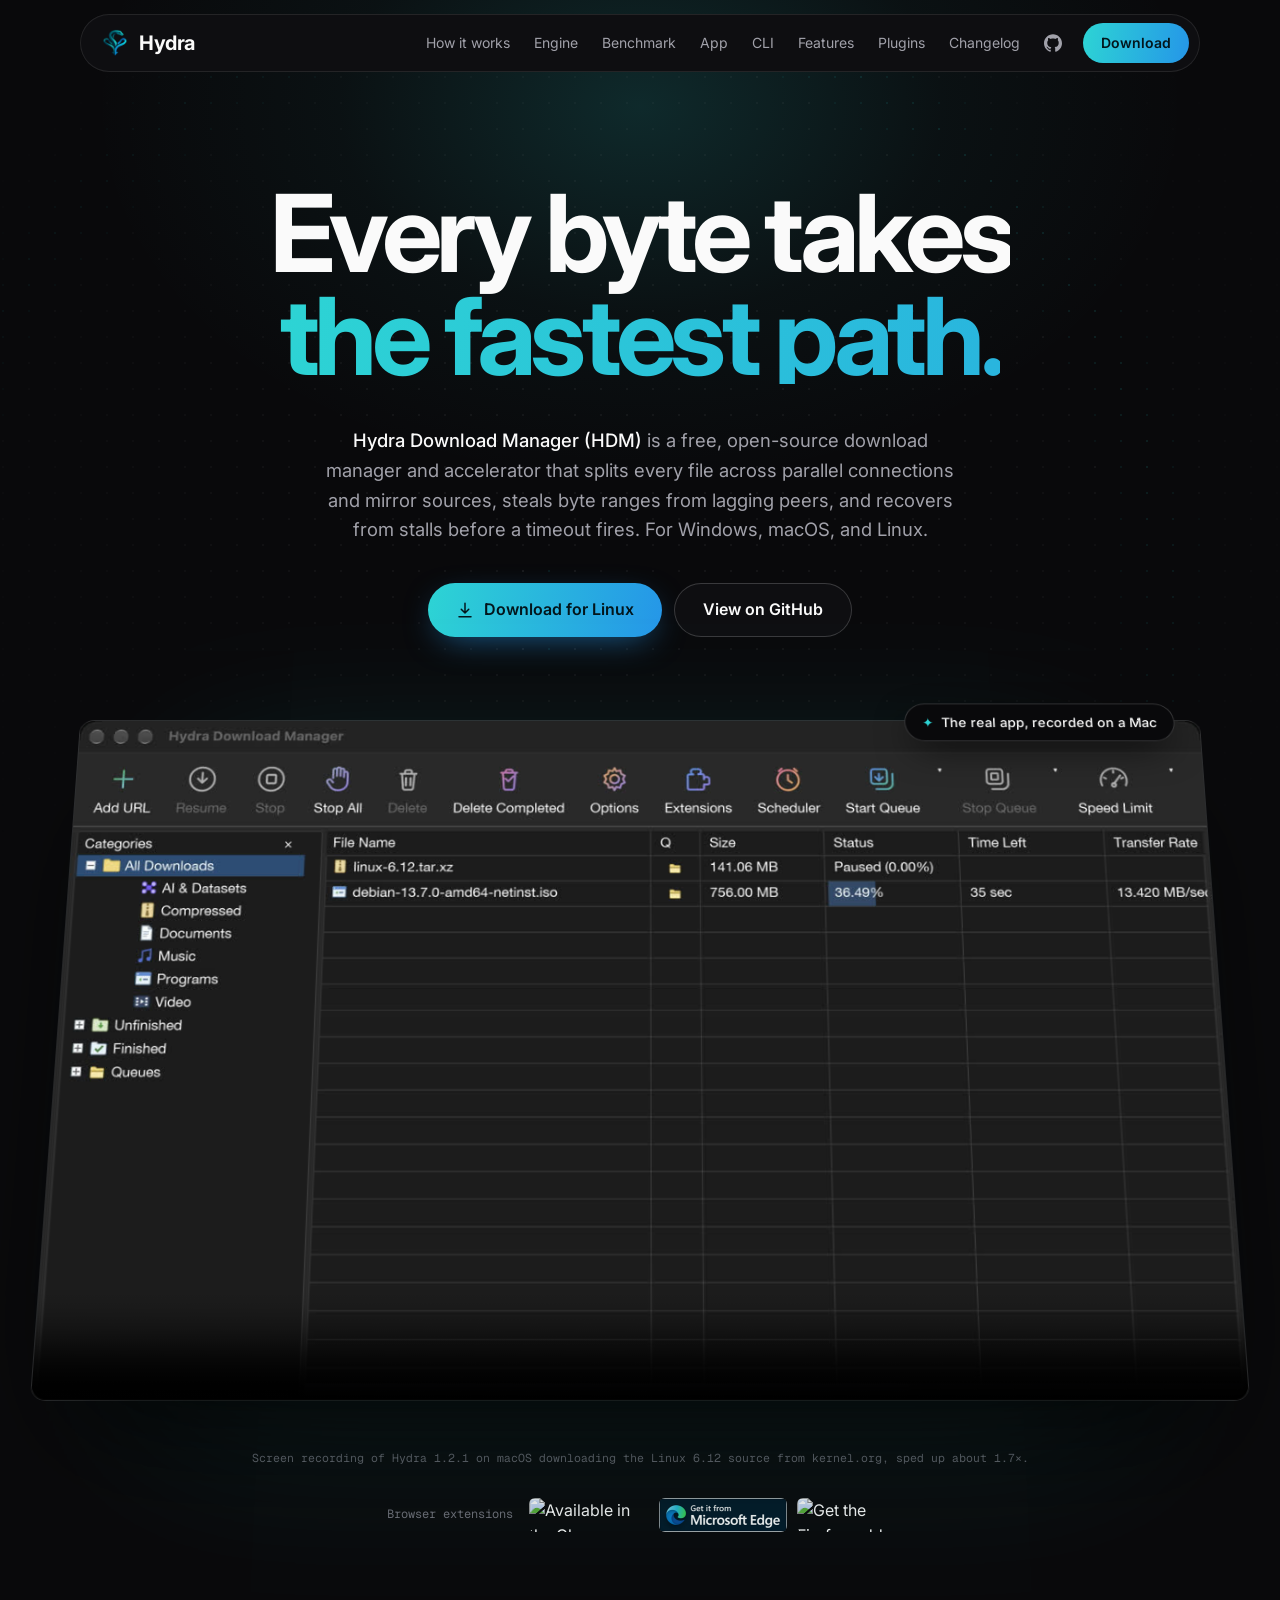
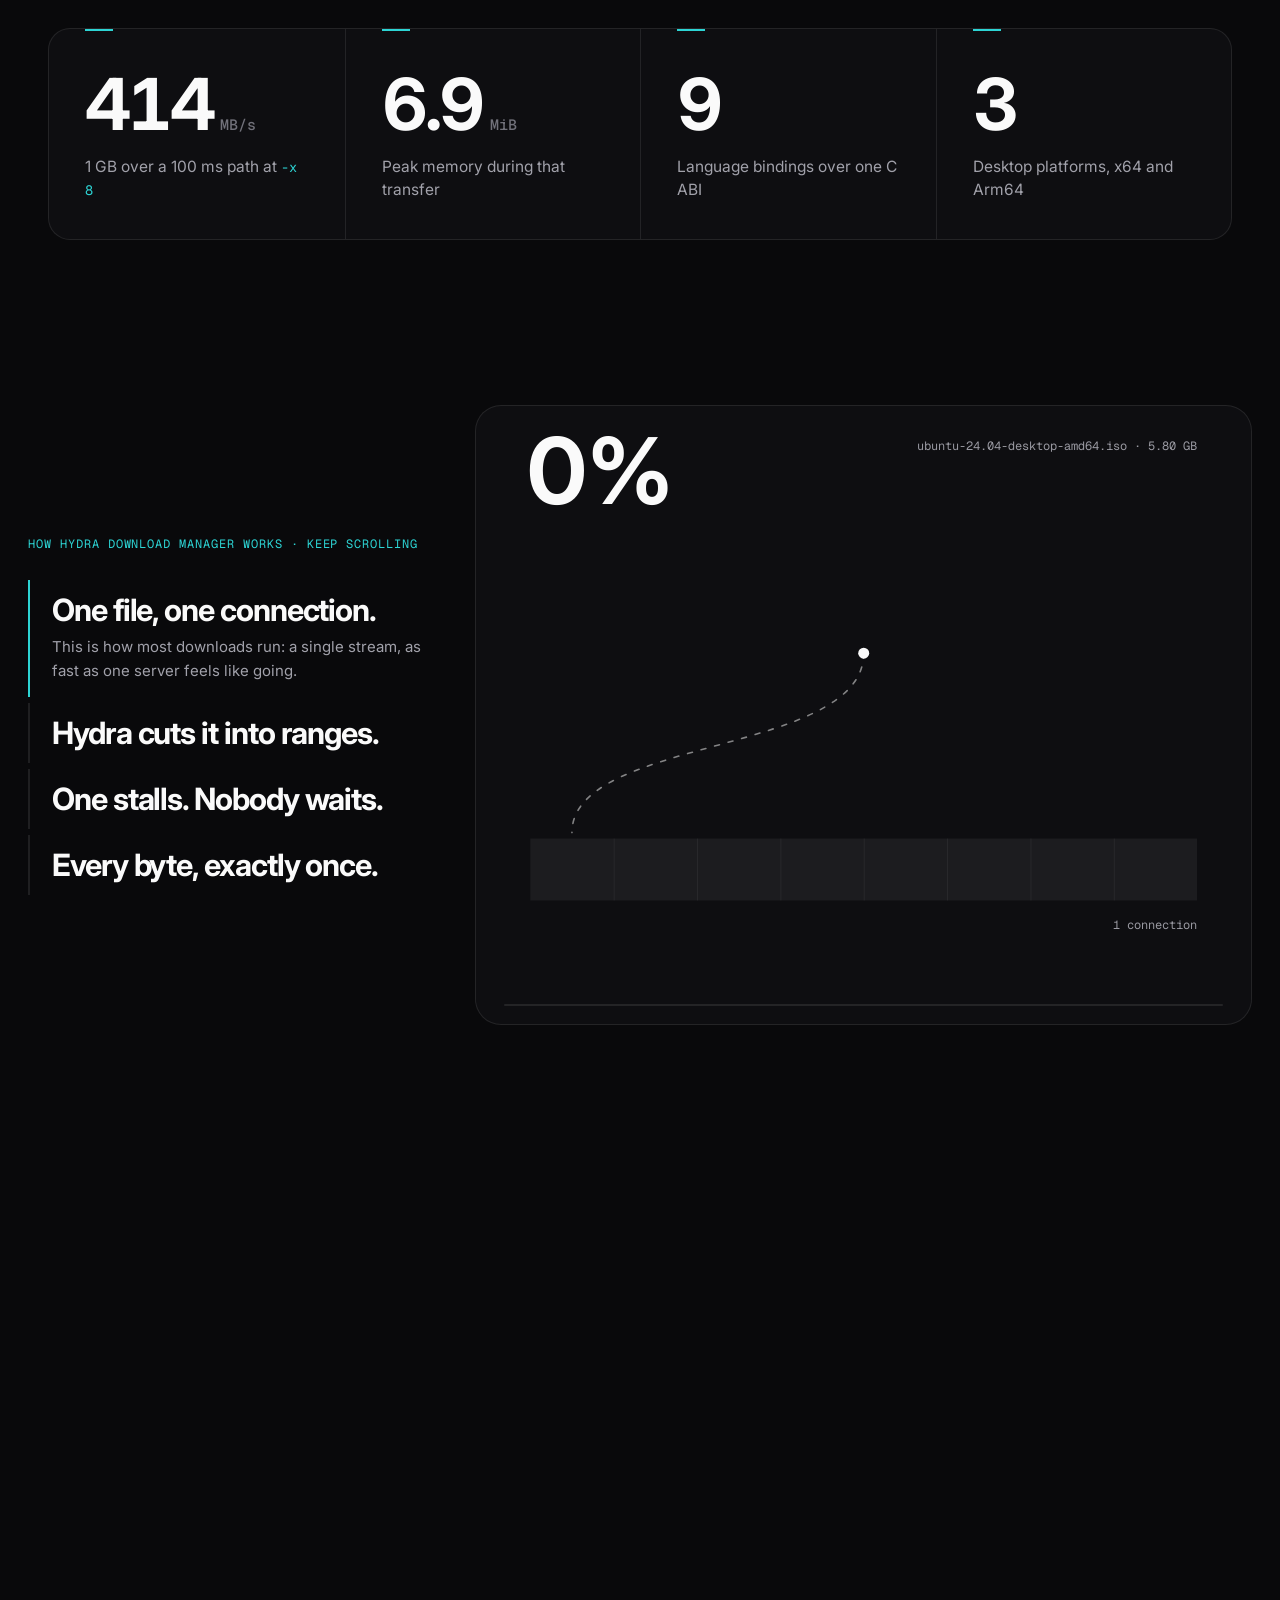
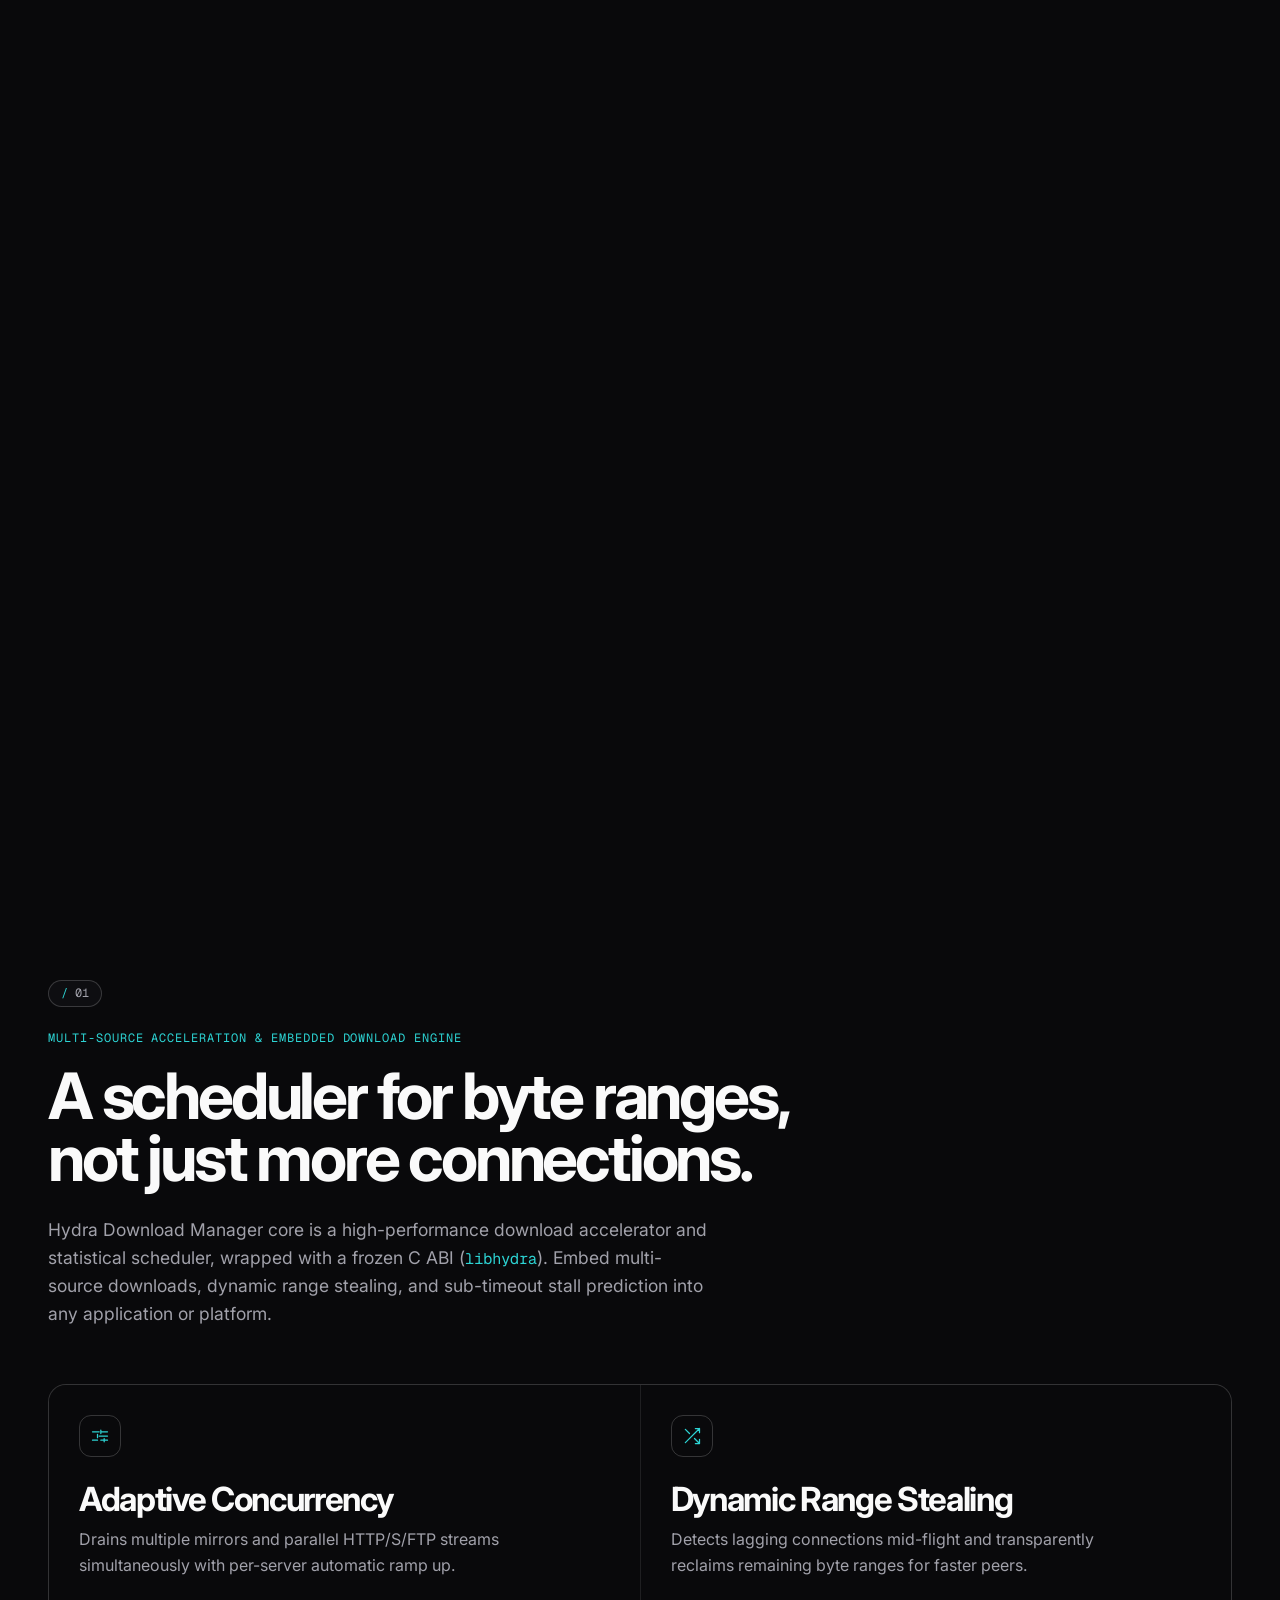
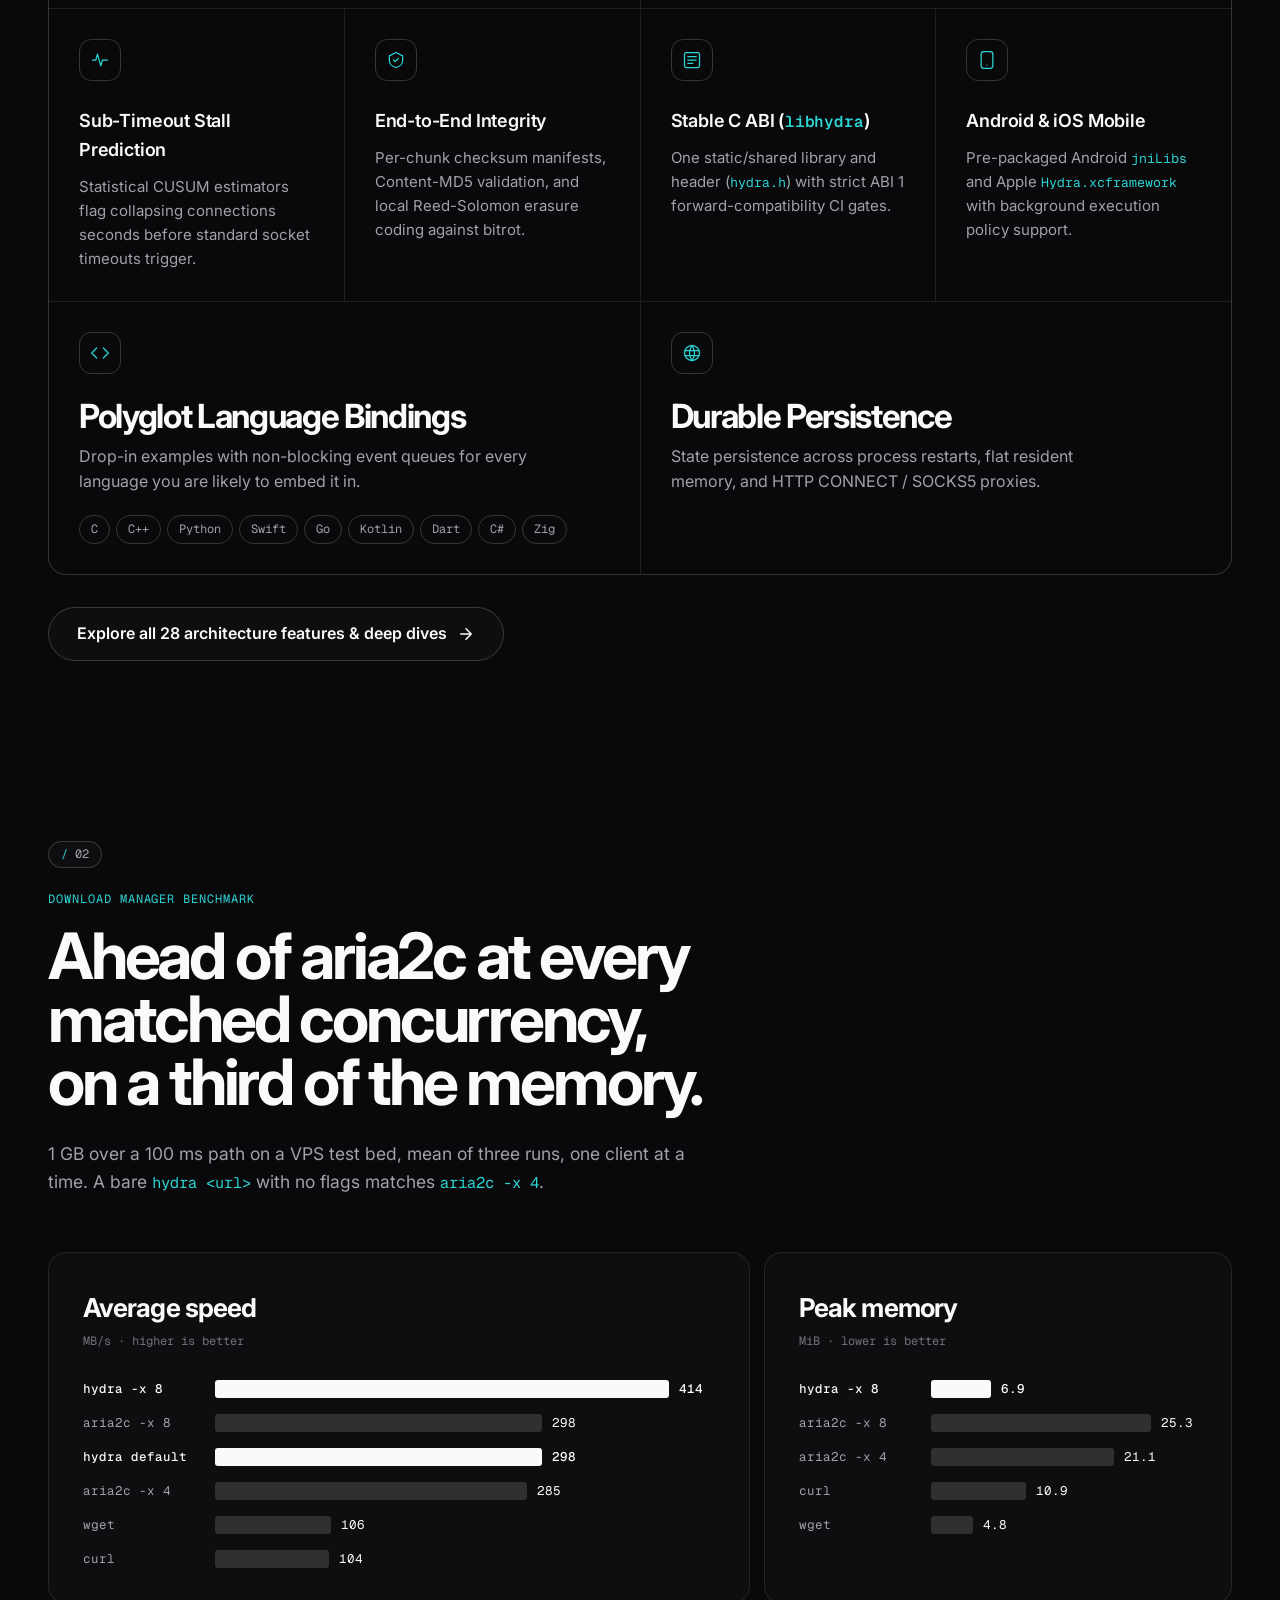
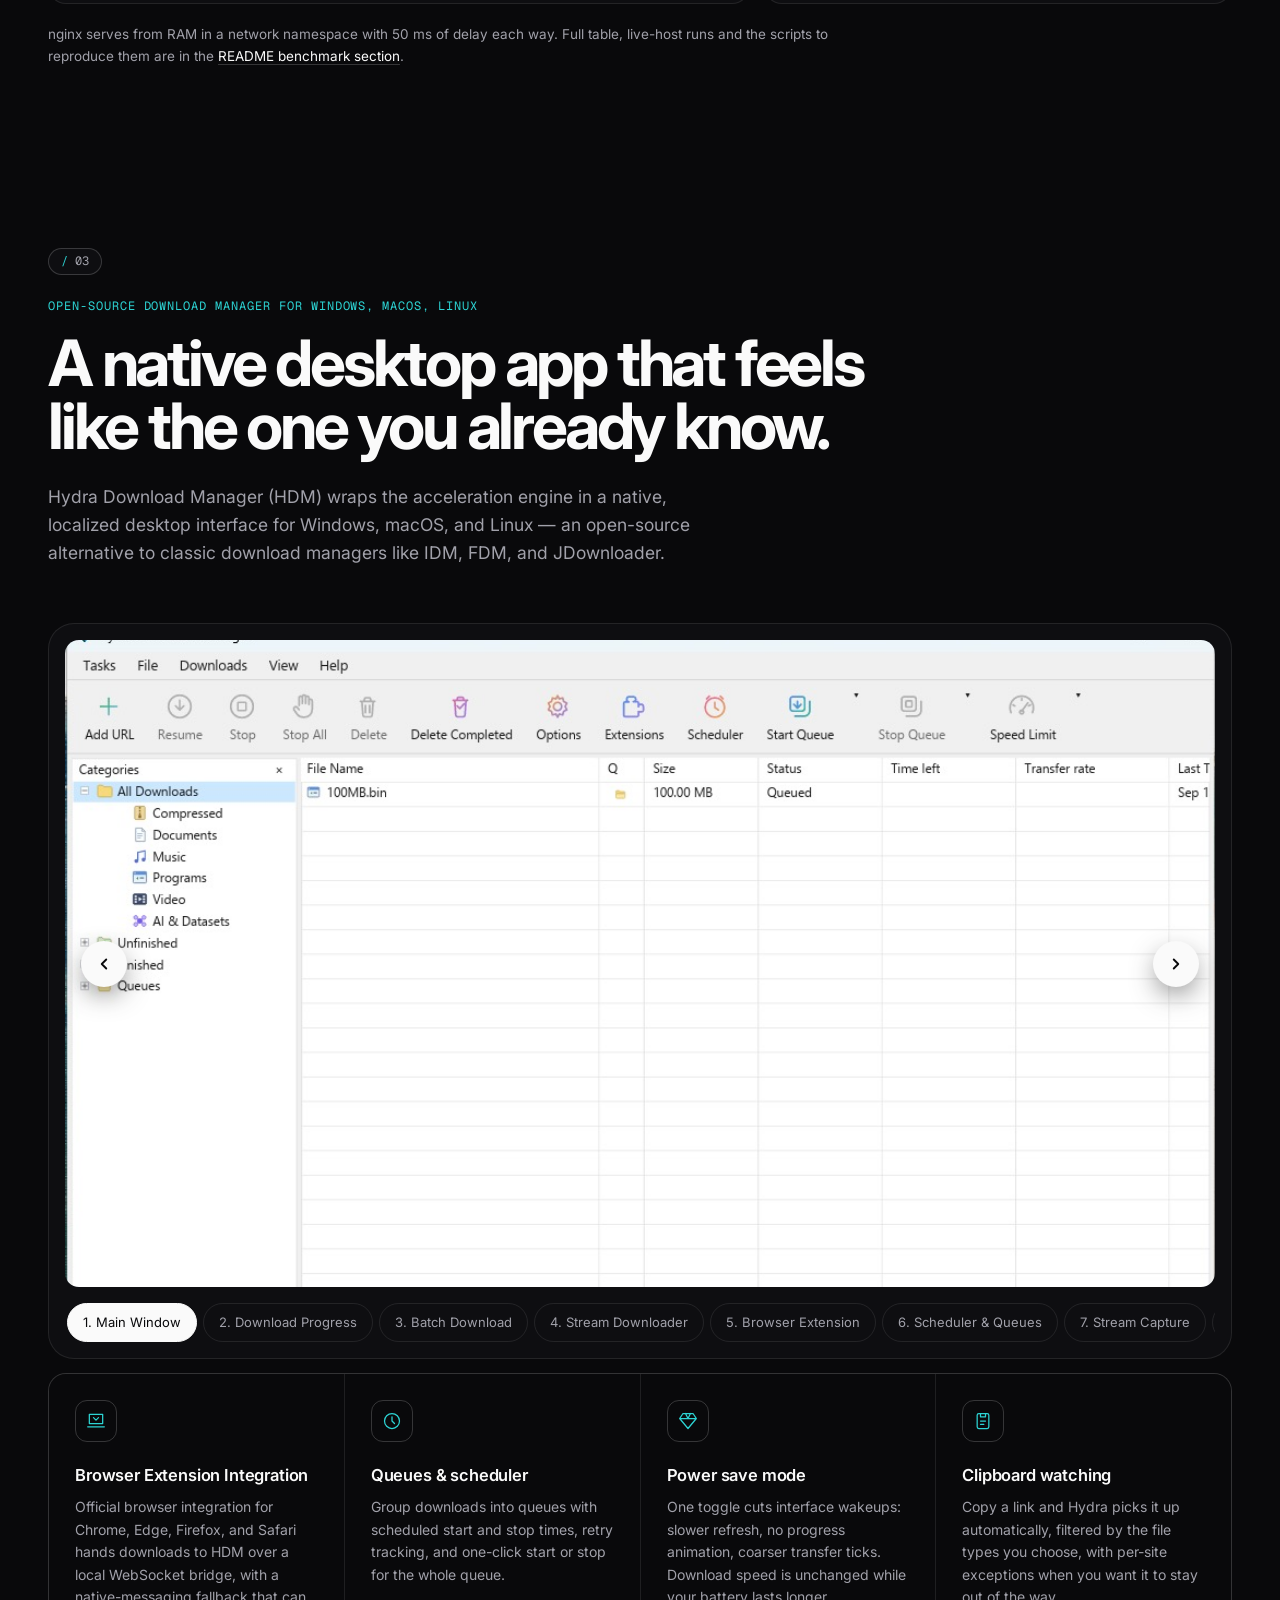
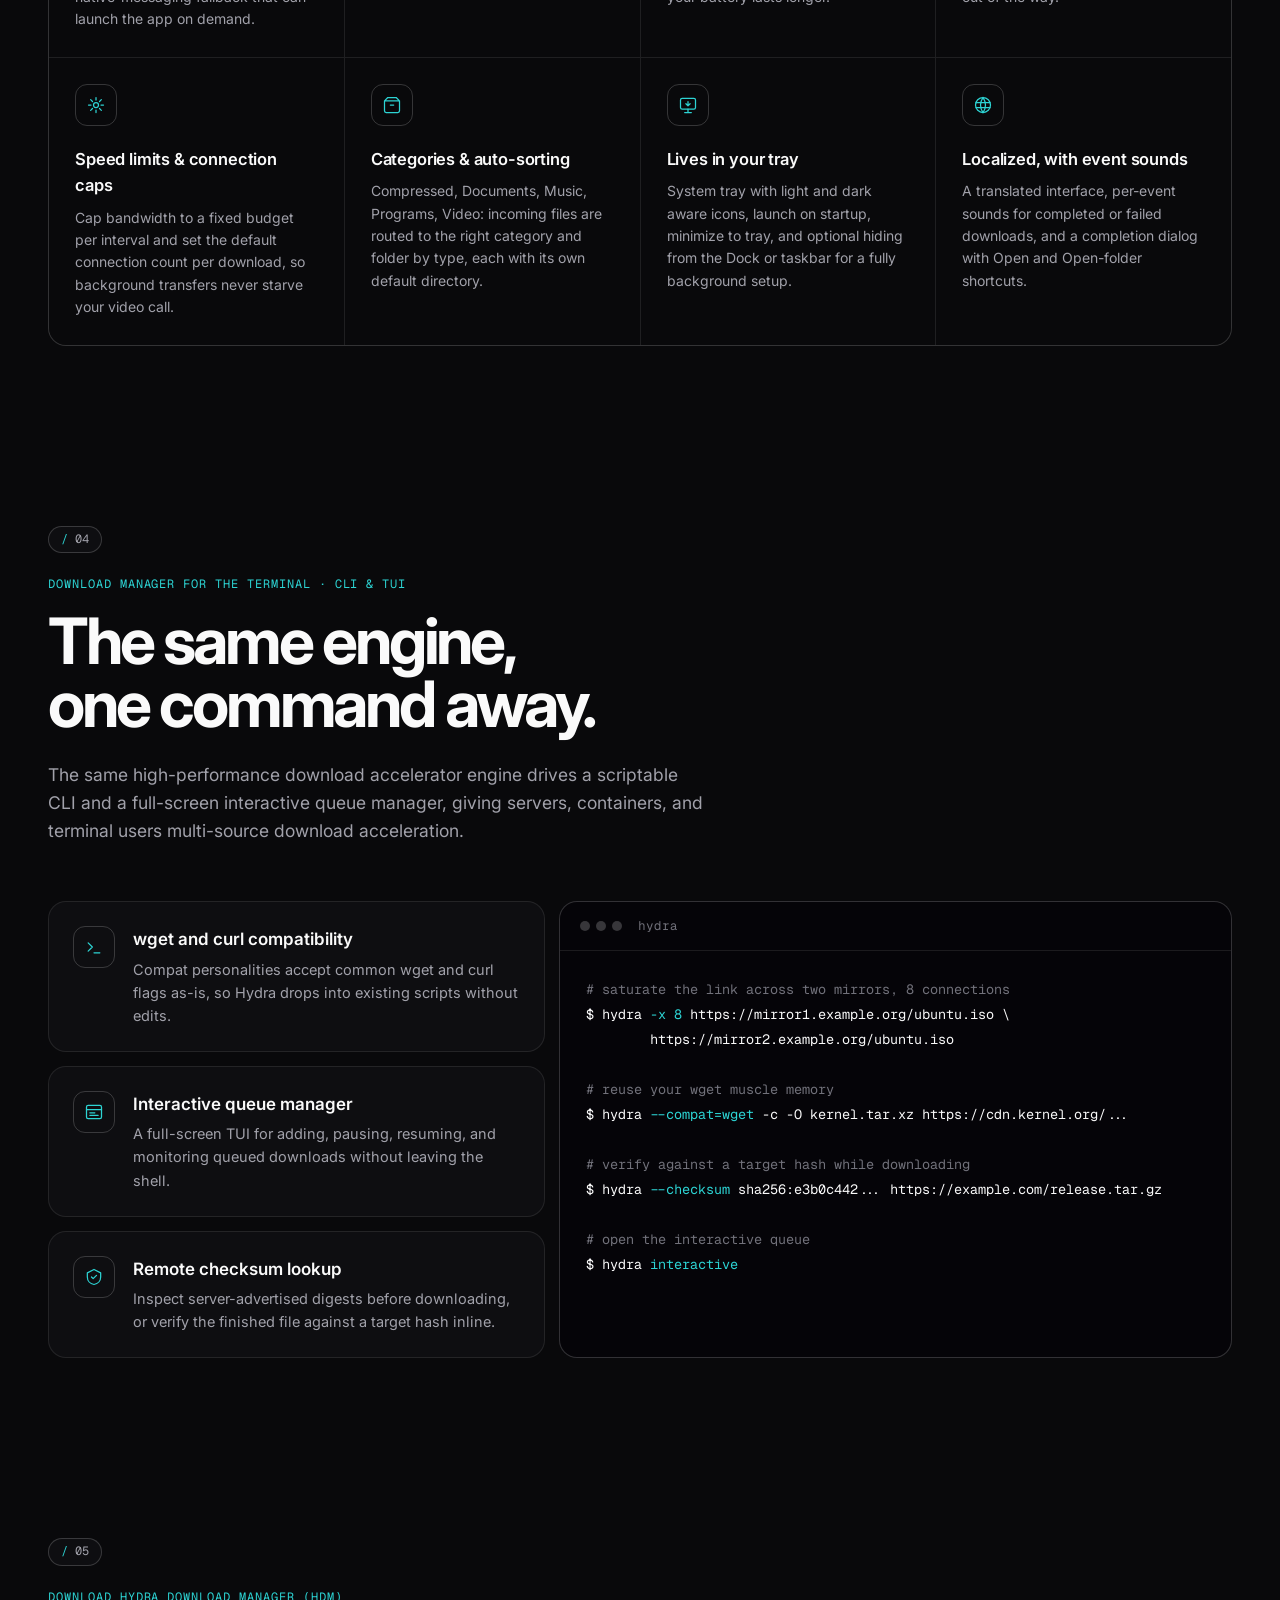
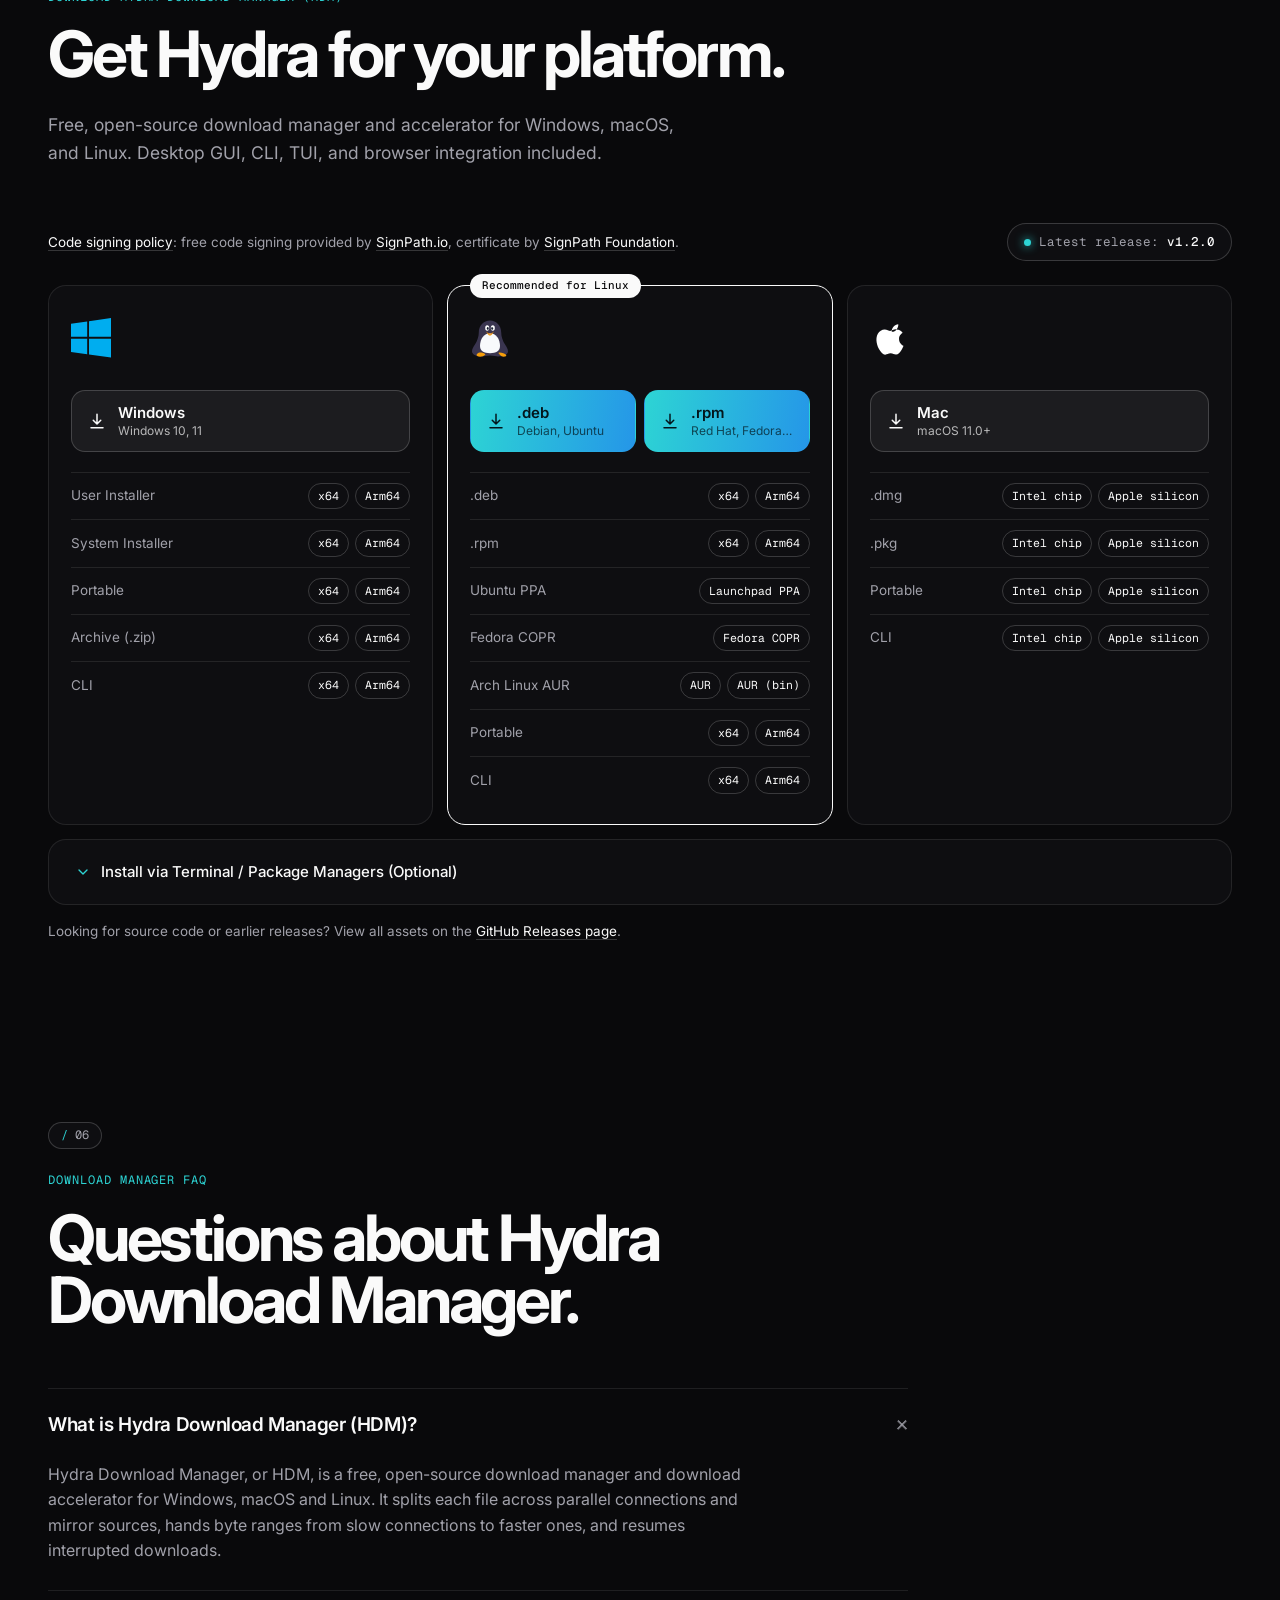
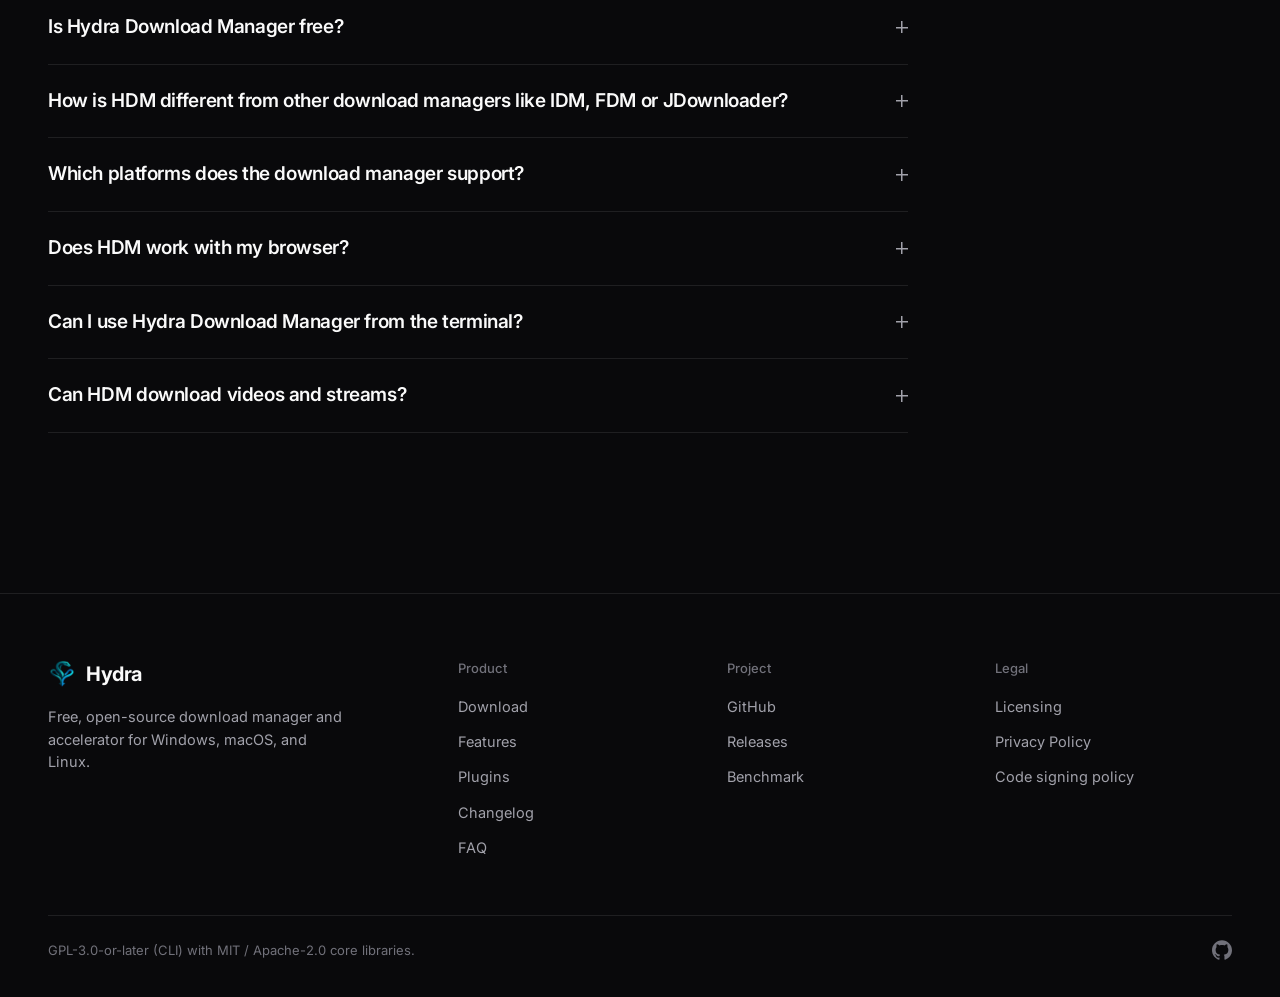
==== commit ec1e74dc: "docs: refactor website" ====
--- a/docs/index.html
+++ b/docs/index.html
@@ -6,24 +6,25 @@
   <meta name="viewport" content="width=device-width, initial-scale=1.0">
   <meta name="robots" content="index, follow, max-image-preview:large, max-snippet:-1, max-video-preview:-1">
   <meta name="author" content="Javad Rajabzadeh">
-  <meta name="theme-color" content="#0a0e13">
-  <title>Hydra Download Manager (HDM) – Fast, Multi-Source Download Engine</title>
+  <meta name="theme-color" content="#09090b">
+  <title>Hydra Download Manager (HDM) – Free Open-Source Download Manager</title>
   <meta name="description"
-    content="Hydra Download Manager (HDM) is an open-source, high-performance download manager for Windows, macOS, and Linux featuring multi-connection acceleration, browser integration, and CLI support.">
+    content="Hydra Download Manager (HDM) is a free, open-source download manager and accelerator for Windows, macOS and Linux: multi-connection speed, browser extensions, CLI.">
   <link rel="canonical" href="https://hydra.javad.dev/">
-  <link rel="icon" type="image/png" href="logo.png">
-  <meta property="og:title" content="Hydra Download Manager (HDM) – Fast, Multi-Source Download Engine">
+  <link rel="icon" type="image/png" href="logo-64.png">
+  <link rel="apple-touch-icon" href="logo.png">
+  <meta property="og:title" content="Hydra Download Manager (HDM) – Free Open-Source Download Manager">
   <meta property="og:description"
-    content="Hydra Download Manager (HDM) is an open-source, high-performance download manager for Windows, macOS, and Linux featuring multi-connection acceleration, browser integration, and CLI support.">
+    content="Hydra Download Manager (HDM) is a free, open-source download manager and accelerator for Windows, macOS and Linux: multi-connection speed, browser extensions, CLI.">
   <meta property="og:image" content="https://hydra.javad.dev/img/screenshot.jpg">
   <meta property="og:url" content="https://hydra.javad.dev/">
   <meta property="og:type" content="website">
   <meta property="og:locale" content="en_US">
   <meta property="og:site_name" content="Hydra Download Manager">
   <meta name="twitter:card" content="summary_large_image">
-  <meta name="twitter:title" content="Hydra Download Manager (HDM) – Fast, Multi-Source Download Engine">
+  <meta name="twitter:title" content="Hydra Download Manager (HDM) – Free Open-Source Download Manager">
   <meta name="twitter:description"
-    content="Hydra Download Manager (HDM) is an open-source, high-performance download manager for Windows, macOS, and Linux featuring multi-connection acceleration, browser integration, and CLI support.">
+    content="Hydra Download Manager (HDM) is a free, open-source download manager and accelerator for Windows, macOS and Linux: multi-connection speed, browser extensions, CLI.">
   <meta name="twitter:image" content="https://hydra.javad.dev/img/screenshot.jpg">
   <script type="application/ld+json">
 {
@@ -43,8 +44,8 @@
       "url": "https://hydra.javad.dev/",
       "downloadUrl": "https://github.com/ja7ad/hydra/releases/latest",
       "installUrl": "https://hydra.javad.dev/#download",
-      "softwareVersion": "1.1.0",
-      "datePublished": "2026-09-26",
+      "softwareVersion": "1.2.0",
+      "datePublished": "2026-10-25",
       "releaseNotes": "https://hydra.javad.dev/changelog.html",
       "operatingSystem": [
         "Windows",
@@ -53,6 +54,7 @@
       ],
       "applicationCategory": "UtilitiesApplication",
       "applicationSubCategory": "Download Manager",
+      "keywords": "download manager, HDM, Hydra Download Manager, open source download manager, download accelerator, free download manager, IDM alternative",
       "license": "https://github.com/ja7ad/hydra/blob/main/LICENSING.md",
       "isAccessibleForFree": true,
       "programmingLanguage": [
@@ -110,6 +112,68 @@
       ]
     },
     {
+      "@type": "FAQPage",
+      "@id": "https://hydra.javad.dev/#faq",
+      "mainEntity": [
+        {
+          "@type": "Question",
+          "name": "What is Hydra Download Manager (HDM)?",
+          "acceptedAnswer": {
+            "@type": "Answer",
+            "text": "Hydra Download Manager, or HDM, is a free, open-source download manager and download accelerator for Windows, macOS and Linux. It splits each file across parallel connections and mirror sources, hands byte ranges from slow connections to faster ones, and resumes interrupted downloads."
+          }
+        },
+        {
+          "@type": "Question",
+          "name": "Is Hydra Download Manager free?",
+          "acceptedAnswer": {
+            "@type": "Answer",
+            "text": "Yes. HDM is free and open source. The desktop app and CLI are licensed GPL-3.0-or-later and the core libraries are MIT / Apache-2.0. There is no paid tier, and the app contains no advertising, analytics or telemetry code."
+          }
+        },
+        {
+          "@type": "Question",
+          "name": "How is HDM different from other download managers like IDM, FDM or JDownloader?",
+          "acceptedAnswer": {
+            "@type": "Answer",
+            "text": "HDM is an open-source alternative built around a download engine rather than around a window. The engine predicts stalling connections before their timeout fires and reassigns their remaining byte ranges, and the same engine powers the desktop app, the command line and the embeddable libhydra library. In our test of 1 GB over a 100 ms path, hydra reached 414 MB/s with 8 connections against 298 MB/s for aria2c, using 6.9 MiB of memory."
+          }
+        },
+        {
+          "@type": "Question",
+          "name": "Which platforms does the download manager support?",
+          "acceptedAnswer": {
+            "@type": "Answer",
+            "text": "The desktop download manager runs on Windows 10 and 11, macOS 11 or later, and Linux, on both x64 and Arm64. Linux packages are available as .deb, .rpm, an Ubuntu PPA, Fedora COPR and the Arch AUR. The libhydra engine can also be embedded in Android and iOS apps."
+          }
+        },
+        {
+          "@type": "Question",
+          "name": "Does HDM work with my browser?",
+          "acceptedAnswer": {
+            "@type": "Answer",
+            "text": "Yes. Official extensions for Chrome, Edge, Firefox and Safari hand downloads to the Hydra app running on your own computer. Nothing is sent to a remote server."
+          }
+        },
+        {
+          "@type": "Question",
+          "name": "Can I use Hydra Download Manager from the terminal?",
+          "acceptedAnswer": {
+            "@type": "Answer",
+            "text": "Yes. HDM ships a scriptable command-line download manager that accepts common wget and curl flags, plus a full-screen interactive queue manager for servers, containers and terminal users."
+          }
+        },
+        {
+          "@type": "Question",
+          "name": "Can HDM download videos and streams?",
+          "acceptedAnswer": {
+            "@type": "Answer",
+            "text": "The desktop app can capture HLS / M3U8 video streams and record live streams, and plugins add YouTube and torrent downloads."
+          }
+        }
+      ]
+    },
+    {
       "@type": "Person",
       "@id": "https://hydra.javad.dev/#author",
       "name": "Javad Rajabzadeh",
@@ -155,1538 +219,534 @@
   <link rel="preconnect" href="https://fonts.googleapis.com">
   <link rel="preconnect" href="https://fonts.gstatic.com" crossorigin>
   <link
-    href="https://fonts.googleapis.com/css2?family=Geist:wght@400;500;600;700&family=Geist+Mono:wght@400;500&display=swap"
+    href="https://fonts.googleapis.com/css2?family=Inter:wght@400;500;600;700&family=Geist+Mono:wght@400;500&display=swap"
     rel="stylesheet">
   <style>
+    @property --ang { syntax: "<angle>"; inherits: false; initial-value: 0deg; }
+
     :root {
-      --bg: #0a0e13;
-      --bg-raised: #0f151d;
-      --line: rgba(148, 197, 222, 0.12);
-      --line-strong: rgba(148, 197, 222, 0.22);
-      --text: #e7edf3;
-      --text-dim: #93a4b4;
-      --text-faint: #64778a;
-      --accent: #2dd4d4;
-      --accent-ink: #06282e;
-      --grad: linear-gradient(100deg, #2dd4d4, #2596e8);
-      --radius: 14px;
-      --font-sans: "Geist", system-ui, -apple-system, "Segoe UI", sans-serif;
+      --bg: #09090b;
+      --text: #fafafa;
+      --dim: #a1a1aa;
+      --faint: #71717a;
+      --glass: #0e0e11;
+      --glass-strong: rgba(9, 9, 11, 0.86);
+      --line: rgba(255, 255, 255, 0.09);
+      --line-strong: rgba(255, 255, 255, 0.18);
+      --h1: #2dd4d4;
+      --h2: #2dd4d4;
+      --h3: #2dd4d4;
+      --h4: #2dd4d4;
+      --h5: #2dd4d4;
+      --spectrum: linear-gradient(100deg, #2dd4d4, #2596e8);
+      --accent: var(--h1);
+      --radius: 18px;
+      --font-display: "Inter", system-ui, -apple-system, "Segoe UI", sans-serif;
+      --font-sans: "Inter", system-ui, -apple-system, "Segoe UI", sans-serif;
       --font-mono: "Geist Mono", ui-monospace, "SF Mono", Menlo, monospace;
     }
 
-    * {
-      margin: 0;
-      padding: 0;
-      box-sizing: border-box;
-    }
-
-    html {
-      scroll-behavior: smooth;
-      max-width: 100vw;
-      overflow-x: hidden;
-    }
-
-    @media (prefers-reduced-motion: reduce) {
-      html {
-        scroll-behavior: auto;
-      }
-    }
+    * { margin: 0; padding: 0; box-sizing: border-box; }
+    html { scroll-behavior: smooth; scroll-padding-top: 90px; background: var(--bg); }
 
     body {
-      background: var(--bg);
       color: var(--text);
       font-family: var(--font-sans);
       font-size: 16px;
       line-height: 1.6;
       -webkit-font-smoothing: antialiased;
-      overflow-x: hidden;
-      max-width: 100vw;
-      width: 100%;
-    }
-
-    a {
-      color: inherit;
-      text-decoration: none;
-    }
-
-    img {
-      max-width: 100%;
-      display: block;
-    }
-
-    svg {
-      max-width: 100%;
-      height: auto;
-    }
-
-    .wrap {
-      max-width: 1180px;
-      margin: 0 auto;
-      padding: 0 24px;
-      width: 100%;
-      box-sizing: border-box;
-    }
-
-    .nav {
-      position: fixed;
-      top: 0;
-      left: 0;
-      right: 0;
-      z-index: 40;
-      border-bottom: 1px solid transparent;
-      transition: background 0.25s ease, border-color 0.25s ease;
-      width: 100%;
-    }
-
-    .nav.scrolled {
-      background: rgba(10, 14, 19, 0.82);
-      backdrop-filter: blur(14px);
-      -webkit-backdrop-filter: blur(14px);
-      border-bottom-color: var(--line);
-    }
-
+      overflow-x: clip;
+    }
+
+    a { color: inherit; text-decoration: none; }
+    img { max-width: 100%; display: block; }
+    button { font: inherit; color: inherit; background: none; border: 0; cursor: pointer; }
+    code { font-family: var(--font-mono); font-size: 0.88em; color: var(--h1); }
+    :focus-visible { outline: 2px solid var(--h1); outline-offset: 3px; border-radius: 6px; }
+    ::selection { background: var(--h3); color: #fff; }
+
+    /* Live background: a WebGL colour field, with a CSS stand-in when WebGL is unavailable */
+    #bg { position: fixed; inset: 0; width: 100%; height: 100%; z-index: -2; }
+    .no-gl body::before {
+      content: ""; position: fixed; inset: -20%; z-index: -2;
+      background:
+        radial-gradient(40% 40% at 20% 25%, rgba(46, 240, 208, 0.34), transparent 70%),
+        radial-gradient(45% 45% at 80% 20%, rgba(91, 140, 255, 0.36), transparent 70%),
+        radial-gradient(45% 45% at 70% 80%, rgba(199, 125, 255, 0.32), transparent 70%),
+        radial-gradient(40% 40% at 20% 85%, rgba(255, 122, 168, 0.26), transparent 70%);
+      animation: drift 26s ease-in-out infinite alternate;
+    }
+    @keyframes drift { to { transform: rotate(18deg) scale(1.15); } }
+
+    .wrap { width: 100%; max-width: 1240px; margin: 0 auto; padding: 0 28px; }
+    .grad { background: var(--spectrum); -webkit-background-clip: text; background-clip: text; color: transparent; }
+
+    /* Nav: a floating glass capsule */
+    .nav { position: sticky; top: 14px; z-index: 50; padding: 0 14px; }
     .nav-inner {
-      height: 68px;
-      display: flex;
-      align-items: center;
-      justify-content: space-between;
-    }
-
-    .brand {
-      display: flex;
-      align-items: center;
-      gap: 10px;
-      font-weight: 700;
-      font-size: 17px;
-      letter-spacing: 0.01em;
-    }
-
-    .brand img {
-      width: 30px;
-      height: 30px;
-    }
-
-    .nav-links {
-      display: flex;
-      align-items: center;
-      gap: 28px;
-      font-size: 14.5px;
-      color: var(--text-dim);
-    }
-
-    .nav-links a {
-      transition: color 0.15s ease;
-    }
-
-    .nav-links a:hover {
-      color: var(--text);
-    }
-
-    .nav-gh {
-      display: inline-flex;
-      align-items: center;
-    }
-
-    .nav-gh svg {
-      width: 21px;
-      height: 21px;
-    }
-
-    .nav-toggle {
-      display: none;
-      background: transparent;
-      border: 1px solid var(--line);
-      border-radius: 8px;
-      color: var(--text);
-      padding: 6px;
-      cursor: pointer;
-      align-items: center;
-      justify-content: center;
-      transition: background 0.15s ease, border-color 0.15s ease;
-    }
-
-    .nav-toggle:hover {
-      background: rgba(148, 197, 222, 0.08);
-      border-color: var(--line-strong);
-    }
-
-    .nav-toggle svg {
-      width: 22px;
-      height: 22px;
-    }
-
+      display: flex; align-items: center; justify-content: space-between;
+      max-width: 1120px; height: 58px; padding: 0 10px 0 20px;
+      border: 1px solid var(--line); border-radius: 999px;
+      background: var(--glass); backdrop-filter: blur(18px) saturate(1.4); -webkit-backdrop-filter: blur(18px) saturate(1.4);
+      transition: background 0.3s, border-color 0.3s;
+    }
+    .nav.scrolled .nav-inner { background: var(--glass-strong); border-color: var(--line-strong); }
+    .brand { display: flex; align-items: center; gap: 10px; font-family: var(--font-display); font-weight: 700; font-size: 20px; letter-spacing: -0.02em; }
+    .nav-links { display: flex; align-items: center; gap: 2px; font-size: 14px; color: var(--dim); }
+    .nav-links a { padding: 7px 11px; border-radius: 999px; transition: color 0.15s, background 0.15s; }
+    .nav-links a:hover { color: var(--text); background: rgba(255, 255, 255, 0.08); }
+    .nav-gh svg { width: 18px; height: 18px; display: block; }
+    .nav-links a.nav-cta { margin-left: 8px; padding: 9px 18px; background: var(--text); color: var(--bg); font-weight: 600; }
+    .nav-links a.nav-cta:hover { background: var(--h1); color: var(--bg); }
+    .nav-toggle { display: none; width: 40px; height: 40px; border-radius: 50%; align-items: center; justify-content: center; background: rgba(255, 255, 255, 0.08); }
+    .nav-toggle svg { width: 20px; height: 20px; }
+
+    /* Buttons */
     .btn {
-      display: inline-flex;
-      align-items: center;
-      gap: 9px;
-      font-weight: 600;
-      font-size: 15px;
-      white-space: nowrap;
-      border-radius: 999px;
-      padding: 12px 24px;
-      transition: transform 0.15s ease, box-shadow 0.2s ease, background 0.2s ease, border-color 0.2s ease;
-    }
-
-    .btn:active {
-      transform: translateY(1px) scale(0.99);
-    }
-
-    .btn-primary {
-      background: var(--grad);
-      color: var(--accent-ink);
-    }
-
-    .btn-primary:hover {
-      box-shadow: 0 6px 28px rgba(45, 200, 220, 0.28);
-    }
-
-    .btn-ghost {
-      border: 1px solid var(--line-strong);
-      color: var(--text);
-      background: rgba(148, 197, 222, 0.04);
-    }
-
-    .btn-ghost:hover {
-      border-color: rgba(148, 197, 222, 0.4);
-      background: rgba(148, 197, 222, 0.08);
-    }
-
-    .btn svg {
-      width: 17px;
-      height: 17px;
-      flex: none;
-    }
-
-    .hero {
-      padding: 140px 0 96px;
-      position: relative;
-    }
-
+      position: relative; display: inline-flex; align-items: center; justify-content: center; gap: 10px;
+      height: 54px; padding: 0 28px; border-radius: 999px; font-weight: 600; font-size: 16px; white-space: nowrap;
+      transition: transform 0.2s, box-shadow 0.3s, background 0.2s;
+    }
+    .btn svg { width: 18px; height: 18px; flex: none; }
+    .btn-primary { background: var(--text); color: var(--bg); }
+    .btn-primary::before {
+      content: ""; position: absolute; inset: -3px; z-index: -1; border-radius: inherit;
+      background: conic-gradient(from var(--ang), var(--h1), var(--h2), var(--h3), var(--h4), var(--h5), var(--h1));
+      filter: blur(14px); opacity: 0.75; animation: spin 6s linear infinite; transition: opacity 0.3s, inset 0.3s;
+    }
+    .btn-primary:hover { transform: translateY(-2px); }
+    .btn-primary:hover::before { opacity: 1; inset: -7px; }
+    .btn-ghost { border: 1px solid var(--line-strong); background: var(--glass); backdrop-filter: blur(12px); -webkit-backdrop-filter: blur(12px); }
+    .btn-ghost:hover { background: rgba(255, 255, 255, 0.12); transform: translateY(-2px); }
+    @keyframes spin { to { --ang: 360deg; } }
+
+    /* Hero */
+    .hero { position: relative; margin-top: -72px; padding: 190px 0 0; }
+    #flow { position: absolute; top: 0; left: 0; width: 100%; height: min(100%, 125vh); -webkit-mask-image: linear-gradient(#000 72%, transparent); mask-image: linear-gradient(#000 72%, transparent); pointer-events: none; z-index: -1; }
+    .hero-copy { display: flex; flex-direction: column; align-items: center; text-align: center; }
+
+    .h1-name {
+      display: inline-flex; align-items: center; gap: 9px; padding: 6px 16px;
+      border: 1px solid var(--line-strong); border-radius: 999px; background: var(--glass);
+      backdrop-filter: blur(12px); -webkit-backdrop-filter: blur(12px);
+      font-family: var(--font-mono); font-size: 12.5px; font-weight: 500; letter-spacing: 0.04em; line-height: 1.5; color: var(--dim);
+    }
+    .h1-name::before { content: ""; width: 7px; height: 7px; border-radius: 50%; background: var(--h1); box-shadow: 0 0 12px var(--h1); animation: pulse 2s ease-in-out infinite; }
+    @keyframes pulse { 50% { opacity: 0.35; } }
+
+    .hero h1 {
+      display: flex; flex-direction: column; align-items: center;
+      font-family: var(--font-display); font-weight: 800;
+      font-size: clamp(52px, 10.4vw, 168px); line-height: 0.88; letter-spacing: -0.055em;
+    }
+    .hero h1 .h1-name { margin-bottom: 36px; }
+    .hero h1 .line { display: block; overflow: hidden; padding-bottom: 0.08em; }
+    .hero h1 .line > span { display: inline-block; }
+    .js .hero h1 .line > span { transform: translateY(110%); animation: rise 1.1s cubic-bezier(0.16, 1, 0.3, 1) forwards; }
+    .js .hero h1 .line:nth-of-type(3) > span { animation-delay: 0.12s; }
+    @keyframes rise { to { transform: none; } }
+    .hero h1 .grad { background-size: 200% 100%; animation: sheen 9s ease-in-out infinite alternate; }
+    .js .hero h1 .line > span.grad { animation: rise 1.1s cubic-bezier(0.16, 1, 0.3, 1) 0.12s forwards, sheen 9s ease-in-out infinite alternate; }
+    @keyframes sheen { to { background-position: 100% 0; } }
+
+    .hero-lede { margin-top: 34px; max-width: 640px; font-size: 18.5px; color: var(--dim); text-wrap: pretty; }
+    .hero-ctas { display: flex; flex-wrap: wrap; justify-content: center; gap: 12px; margin-top: 38px; }
+    .copy { flex: none; width: 28px; height: 28px; display: inline-flex; align-items: center; justify-content: center; border-radius: 8px; color: var(--faint); transition: background 0.15s, color 0.15s; }
+    .copy:hover { background: rgba(255, 255, 255, 0.12); color: var(--text); }
+    .copy svg { width: 15px; height: 15px; }
+
+    .demo-stage { perspective: 1800px; margin-top: 84px; }
+    /* Hero: screen recording of the real app */
+    .demo { position: relative; }
+    .demo-video { display: block; width: 100%; height: auto; border-radius: 14px; background: #1f1f1f; box-shadow: 0 60px 120px -40px rgba(0, 0, 0, 0.9), 0 0 0 1px rgba(255, 255, 255, 0.16); }
+    .demo-callout {
+      position: absolute; top: -20px; right: 26px; z-index: 5;
+      display: inline-flex; align-items: center; gap: 8px; max-width: calc(100% - 52px);
+      padding: 9px 18px; border-radius: 999px; font-size: 14.5px; font-weight: 500;
+      transition: opacity 0.25s, transform 0.25s;
+    }
+    .demo-callout::before { content: "✦"; }
+    .demo-callout.swap { opacity: 0; transform: translateY(-6px); }
+    .demo-note { margin-top: 12px; text-align: center; font-family: var(--font-mono); font-size: 11.5px; }
+
+    /* Demo window on the dark field: no stage box, a rotating spectrum halo instead */
+    .demo {
+      margin: 0; padding: 0; border: 0; border-radius: 0; background: none; overflow: visible;
+      transform-origin: 50% 0;
+      transform: rotateX(calc((1 - var(--k, 1)) * 16deg)) scale(calc(0.93 + var(--k, 1) * 0.07));
+      will-change: transform;
+    }
+    .demo::before {
+      content: ""; position: absolute; inset: -2px; z-index: -1; border-radius: 16px;
+      background: conic-gradient(from var(--ang), var(--h1), var(--h2), var(--h3), var(--h4), var(--h5), var(--h1));
+      filter: blur(38px); opacity: 0.6; animation: spin 10s linear infinite;
+    }
+    .app { border-radius: 14px; box-shadow: 0 60px 120px -40px rgba(0, 0, 0, 0.9), 0 0 0 1px rgba(255, 255, 255, 0.22); }
+    .demo-callout { top: -20px; right: 26px; background: var(--bg); color: var(--text); border: 1px solid var(--line-strong); box-shadow: 0 14px 40px -10px rgba(0, 0, 0, 0.8); }
+    .demo-callout::before { color: var(--h1); }
+    .demo-note { color: var(--faint); margin-top: 18px; }
+    @media (max-width: 860px) { .demo { padding: 0; border-radius: 0; } .demo-callout { top: -18px; right: 12px; } }
+    @media (max-width: 560px) { .demo { margin: 0; padding: 0; } }
+
+    .extension-badges { display: flex; flex-wrap: wrap; align-items: center; justify-content: center; gap: 10px; margin-top: 30px; }
+    .extension-badges::before { content: "Browser extensions"; font-family: var(--font-mono); font-size: 12px; color: var(--faint); margin-right: 6px; }
+    .extension-badges img { height: 34px; width: auto; border-radius: 6px; }
+
+    /* Glass surface shared by every panel */
+    .glass, .stats, .card, .bench-panel, .gui-item, .vscode-dl-card, .terminal-opt-wrap, .cli-point {
+      background: var(--glass); border: 1px solid var(--line);
+      backdrop-filter: blur(22px) saturate(1.3); -webkit-backdrop-filter: blur(22px) saturate(1.3);
+    }
+
+    /* Stats */
+    .stats { display: grid; grid-template-columns: repeat(4, 1fr); margin-top: 72px; border-radius: var(--radius); overflow: hidden; }
+    .stat { padding: 30px 30px 28px; border-left: 1px solid var(--line); }
+    .stat:first-child { border-left: 0; }
+    .stat b { display: block; font-family: var(--font-display); font-size: clamp(40px, 5vw, 64px); line-height: 1; letter-spacing: -0.045em; font-weight: 800; font-variant-numeric: tabular-nums; }
+    .stat b small { font-family: var(--font-mono); font-size: 13px; font-weight: 500; letter-spacing: 0; color: var(--faint); margin-left: 6px; }
+    .stat span { display: block; margin-top: 10px; font-size: 14px; color: var(--dim); }
+
+    /* Scroll story: a pinned scene scrubbed by scroll position */
+    .story { height: 420vh; }
+    .story-pin { position: sticky; top: 0; height: 100vh; min-height: 560px; display: grid; grid-template-columns: minmax(0, 0.8fr) minmax(0, 1.5fr); align-items: center; gap: 32px; max-width: 1320px; margin: 0 auto; padding: 90px 28px 40px; }
+    .story-copy .eyebrow { margin-bottom: 26px; }
+    .story-steps { list-style: none; display: grid; gap: 6px; }
+    .story-steps li { padding: 14px 0 14px 22px; border-left: 2px solid var(--line); opacity: 0.32; transition: opacity 0.4s, border-color 0.4s; }
+    .story-steps li.on { opacity: 1; border-left-color: var(--h1); }
+    .story-steps h3 { font-family: var(--font-display); font-size: clamp(22px, 2.4vw, 34px); font-weight: 700; line-height: 1.05; letter-spacing: -0.035em; }
+    .story-steps p { display: grid; grid-template-rows: 0fr; font-size: 15px; color: var(--dim); transition: grid-template-rows 0.45s, margin-top 0.45s; }
+    .story-steps p > span { overflow: hidden; }
+    .story-steps li.on p { grid-template-rows: 1fr; margin-top: 8px; }
+    .story-view { position: relative; height: min(70vh, 620px); border-radius: 26px; overflow: hidden; }
+    #story { position: absolute; inset: 0; width: 100%; height: 100%; }
+    .story-bar { position: absolute; left: 28px; right: 28px; bottom: 18px; height: 2px; background: var(--line); border-radius: 2px; }
+    .story-bar i { display: block; height: 100%; width: calc(var(--sp, 0) * 100%); background: var(--spectrum); border-radius: 2px; }
+
+    /* Sections */
+    section > .wrap { padding-top: 130px; padding-bottom: 20px; }
+    .sec-head { display: grid; grid-template-columns: minmax(0, 1fr); margin-bottom: 56px; }
+    .sec-no { display: inline-flex; width: max-content; padding: 3px 12px; margin-bottom: 22px; border: 1px solid var(--line-strong); border-radius: 999px; font-family: var(--font-mono); font-size: 12px; color: var(--dim); background: var(--glass); }
+    .sec-no::before { content: "/ "; color: var(--h1); white-space: pre; }
+    .eyebrow { font-family: var(--font-mono); font-size: 12px; letter-spacing: 0.08em; text-transform: uppercase; color: var(--h1); }
+    .sec-head h2 { margin-top: 16px; max-width: 980px; font-family: var(--font-display); font-size: clamp(36px, 6vw, 88px); line-height: 0.94; letter-spacing: -0.05em; font-weight: 800; text-wrap: balance; }
+    .lede { margin-top: 26px; max-width: 660px; font-size: 17.5px; color: var(--dim); text-wrap: pretty; }
+
+    .ico { width: 42px; height: 42px; display: grid; place-items: center; border-radius: 12px; background: rgba(255, 255, 255, 0.07); border: 1px solid var(--line); flex: none; }
+    .ico svg { width: 20px; height: 20px; stroke: var(--h1); }
+
+    /* Engine cards: a spectrum edge follows the pointer */
+    .bento { display: grid; grid-template-columns: repeat(12, 1fr); gap: 14px; }
+    .card { position: relative; grid-column: span 3; padding: 30px; border-radius: var(--radius); overflow: hidden; transition: transform 0.35s cubic-bezier(0.16, 1, 0.3, 1), border-color 0.3s; }
+    .card::before {
+      content: ""; position: absolute; inset: 0; pointer-events: none; opacity: 0; transition: opacity 0.35s;
+      background: radial-gradient(420px circle at var(--mx, 50%) var(--my, 0%), rgba(91, 140, 255, 0.3), rgba(199, 125, 255, 0.14) 40%, transparent 70%);
+    }
+    .card:hover { transform: translateY(-4px); border-color: var(--line-strong); }
+    .card:hover::before { opacity: 1; }
+    .card > * { position: relative; }
+    .card.wide { grid-column: span 6; }
+    .card:nth-child(4n + 2) .ico svg { stroke: var(--h2); }
+    .card:nth-child(4n + 3) .ico svg { stroke: var(--h3); }
+    .card:nth-child(4n + 4) .ico svg { stroke: var(--h4); }
+    .card h3 { margin-top: 26px; font-size: 18px; font-weight: 600; letter-spacing: -0.01em; }
+    .card.wide h3 { font-family: var(--font-display); font-size: clamp(26px, 2.6vw, 36px); font-weight: 700; letter-spacing: -0.04em; line-height: 1.02; }
+    .card p { margin-top: 10px; font-size: 15px; color: var(--dim); }
+    .card.wide p { font-size: 16px; max-width: 460px; }
+    .chips { display: flex; flex-wrap: wrap; gap: 6px; margin-top: 20px; }
+    .chips span { font-family: var(--font-mono); font-size: 12px; padding: 4px 11px; border: 1px solid var(--line-strong); border-radius: 999px; color: var(--dim); }
+    .sec-more { margin-top: 32px; display: flex; }
+
+    /* Benchmark */
+    .bench { display: grid; grid-template-columns: minmax(0, 1.5fr) minmax(0, 1fr); gap: 14px; }
+    .bench-panel { padding: 34px; border-radius: var(--radius); }
+    .bench-panel h3 { font-family: var(--font-display); font-size: 26px; font-weight: 700; letter-spacing: -0.035em; }
+    .bench-panel h3 small { display: block; margin-top: 4px; font-family: var(--font-mono); font-size: 12px; font-weight: 400; letter-spacing: 0; color: var(--faint); }
+    .bars { list-style: none; margin-top: 28px; display: grid; gap: 14px; }
+    .bars li { display: grid; grid-template-columns: 118px minmax(0, 1fr); align-items: center; gap: 14px; font-family: var(--font-mono); font-size: 12.5px; color: var(--dim); white-space: nowrap; }
+    .bars .track { display: flex; align-items: center; gap: 10px; }
+    .bars .bar { height: 22px; width: calc((100% - 46px) * var(--v) / 100); border-radius: 6px; background: rgba(255, 255, 255, 0.16); transform-origin: left; }
+    .bars .hydra { color: var(--text); font-weight: 500; }
+    .bars .hydra .bar { background: var(--spectrum); box-shadow: 0 0 26px -4px var(--h2); }
+    .bars .val { color: var(--text); font-variant-numeric: tabular-nums; }
+    .js .bars .bar { transform: scaleX(0); transition: transform 1.3s cubic-bezier(0.16, 1, 0.3, 1); }
+    .js .in-view .bars .bar { transform: none; }
+    .bars li:nth-child(2) .bar { transition-delay: 0.08s; }
+    .bars li:nth-child(3) .bar { transition-delay: 0.16s; }
+    .bars li:nth-child(4) .bar { transition-delay: 0.24s; }
+    .bars li:nth-child(5) .bar { transition-delay: 0.32s; }
+    .bars li:nth-child(6) .bar { transition-delay: 0.4s; }
+    .bench-note { margin-top: 20px; font-size: 13.5px; color: var(--dim); max-width: 780px; }
+    .bench-note a, .dl-sub a, .dl-note a, .tab-repo-links a, footer p a { color: var(--text); text-decoration: underline; text-decoration-color: var(--line-strong); text-underline-offset: 3px; }
+    .bench-note a:hover, .dl-sub a:hover, .dl-note a:hover, .tab-repo-links a:hover, footer p a:hover { color: var(--h1); text-decoration-color: var(--h1); }
+
+    /* Kinetic band: two rows that slide against each other as the page scrolls */
+    .band { padding: 130px 0 0; overflow: hidden; }
+    .band div { display: flex; gap: 0.5em; width: max-content; font-family: var(--font-display); font-weight: 800; font-size: clamp(54px, 9vw, 140px); line-height: 1; letter-spacing: -0.05em; white-space: nowrap; will-change: transform; }
+    .band div:first-child { transform: translateX(calc(var(--sx, 0) * -1px)); }
+    .band div:last-child { transform: translateX(calc(var(--sx, 0) * 1px - 40%)); color: transparent; -webkit-text-stroke: 1.5px rgba(255, 255, 255, 0.4); }
+    .band i { font-style: normal; color: var(--h1); -webkit-text-stroke: 0; }
+
+    /* Desktop app gallery */
+    .gui-catalog-wrap { padding: 16px 16px 14px; border-radius: 26px; background: var(--glass); border: 1px solid var(--line); backdrop-filter: blur(22px); -webkit-backdrop-filter: blur(22px); }
+    .gui-stage { position: relative; aspect-ratio: 16 / 9; border-radius: 14px; overflow: hidden; background: #0b1820; }
+    .gui-slide { position: absolute; inset: 0; opacity: 0; visibility: hidden; transform: scale(1.03); transition: opacity 0.5s, visibility 0.5s, transform 0.8s cubic-bezier(0.16, 1, 0.3, 1); }
+    .gui-slide.active { opacity: 1; visibility: visible; transform: none; }
+    .gui-slide img { width: 100%; height: 100%; object-fit: cover; }
+    .gui-nav-btn { position: absolute; top: 50%; z-index: 2; width: 46px; height: 46px; margin-top: -23px; display: grid; place-items: center; border-radius: 50%; background: var(--text); color: var(--bg); box-shadow: 0 10px 30px -8px rgba(0, 0, 0, 0.8); transition: transform 0.2s; }
+    .gui-nav-btn:hover { transform: scale(1.1); }
+    .gui-nav-btn svg { width: 18px; height: 18px; fill: none; stroke: currentColor; }
+    .gui-nav-prev { left: 16px; }
+    .gui-nav-next { right: 16px; }
+    .gui-thumbs { display: flex; gap: 6px; margin-top: 14px; overflow-x: auto; scrollbar-width: none; padding: 2px; }
+    .gui-thumbs::-webkit-scrollbar { display: none; }
+    .gui-thumb { flex: none; padding: 8px 15px; border: 1px solid var(--line); border-radius: 999px; font-size: 13px; color: var(--dim); transition: color 0.15s, border-color 0.15s, background 0.15s; }
+    .gui-thumb-img { display: none; }
+    .gui-thumb:hover { color: var(--text); border-color: var(--line-strong); }
+    .gui-thumb.active { color: var(--bg); background: var(--text); border-color: var(--text); }
+    .gui-grid { display: grid; grid-template-columns: repeat(4, 1fr); gap: 14px; margin-top: 14px; }
+    .gui-item { padding: 26px; border-radius: var(--radius); }
+    .gui-item h3 { margin-top: 20px; font-size: 16.5px; font-weight: 600; letter-spacing: -0.01em; }
+    .gui-item p { margin-top: 8px; font-size: 14px; color: var(--dim); }
+    .gui-item:nth-child(4n + 2) .ico svg { stroke: var(--h2); }
+    .gui-item:nth-child(4n + 3) .ico svg { stroke: var(--h3); }
+    .gui-item:nth-child(4n + 4) .ico svg { stroke: var(--h4); }
+
+    /* CLI */
+    .cli-grid { display: grid; grid-template-columns: minmax(0, 0.85fr) minmax(0, 1.15fr); gap: 14px; align-items: stretch; }
+    .cli-points { display: grid; gap: 14px; }
+    .cli-point { display: flex; gap: 18px; padding: 24px; border-radius: var(--radius); }
+    .cli-point h3 { font-size: 17px; font-weight: 600; }
+    .cli-point p { margin-top: 4px; font-size: 14.5px; color: var(--dim); }
+    .cli-point:nth-child(2) .ico svg { stroke: var(--h2); }
+    .cli-point:nth-child(3) .ico svg { stroke: var(--h3); }
+    .term { position: relative; border-radius: var(--radius); background: rgba(5, 4, 9, 0.86); border: 1px solid var(--line-strong); overflow: hidden; }
+    .term-bar { display: flex; align-items: center; gap: 6px; padding: 14px 20px; border-bottom: 1px solid var(--line); color: var(--faint); font-family: var(--font-mono); font-size: 12.5px; }
+    .term-bar i { width: 10px; height: 10px; border-radius: 50%; background: rgba(255, 255, 255, 0.2); }
+    .term-bar span { margin-left: 10px; }
+    .term pre { padding: 26px; font-family: var(--font-mono); font-size: 13.5px; line-height: 1.85; overflow-x: auto; }
+    .c-dim { color: var(--faint); }
+    .c-accent { color: var(--h1); }
+
+    /* Download */
+    .dl-head { display: flex; flex-wrap: wrap; align-items: center; justify-content: space-between; gap: 16px; margin-bottom: 24px; }
+    .dl-sub { font-size: 13.5px; color: var(--dim); max-width: 640px; }
+    .version-tag-pill { display: inline-flex; align-items: center; gap: 8px; padding: 8px 16px; border: 1px solid var(--line-strong); border-radius: 999px; background: var(--glass); font-family: var(--font-mono); font-size: 12.5px; color: var(--dim); }
+    .version-tag-pill::before { content: ""; width: 7px; height: 7px; border-radius: 50%; background: var(--h1); box-shadow: 0 0 10px var(--h1); }
+    .version-tag-pill span { color: var(--text); font-weight: 500; }
+    .vscode-dl-grid { display: grid; grid-template-columns: repeat(3, 1fr); gap: 14px; align-items: start; }
+    .vscode-dl-card { position: relative; padding: 32px 26px 20px; border-radius: var(--radius); }
+    .vscode-dl-card.highlighted { border-color: transparent; background: linear-gradient(var(--glass-strong), var(--glass-strong)) padding-box, conic-gradient(from var(--ang), var(--h1), var(--h2), var(--h3), var(--h4), var(--h1)) border-box; animation: spin 8s linear infinite; }
+    .os-badge { display: none; position: absolute; top: -12px; left: 26px; padding: 3px 12px; border-radius: 999px; background: var(--text); color: var(--bg); font-family: var(--font-mono); font-size: 11px; font-weight: 500; }
+    .vscode-dl-card.highlighted .os-badge { display: block; }
+    .platform-icon svg { width: 40px; height: 40px; }
+    #card-linux .platform-icon svg path:first-child { fill: #3a3550; }
+    .primary-dl-group { display: grid; gap: 8px; margin-top: 24px; }
+    .primary-dl-group.dual-btn { grid-template-columns: 1fr 1fr; }
+    .vscode-btn-primary { display: flex; align-items: center; gap: 12px; min-width: 0; padding: 13px 16px; border-radius: 14px; border: 1px solid var(--line-strong); background: rgba(255, 255, 255, 0.06); transition: border-color 0.15s, background 0.15s, color 0.15s, transform 0.2s; }
+    .vscode-btn-primary:hover { background: rgba(255, 255, 255, 0.14); transform: translateY(-2px); }
+    .highlighted .vscode-btn-primary { background: var(--text); border-color: var(--text); color: var(--bg); }
+    .highlighted .vscode-btn-primary:hover { background: var(--h1); border-color: var(--h1); }
+    .vscode-btn-primary svg { width: 18px; height: 18px; flex: none; stroke-width: 2; }
+    .btn-text { display: flex; flex-direction: column; min-width: 0; line-height: 1.25; }
+    .btn-title { font-weight: 600; font-size: 15px; }
+    .btn-sub { font-size: 12px; opacity: 0.7; overflow: hidden; text-overflow: ellipsis; white-space: nowrap; }
+    .dl-matrix { margin-top: 20px; }
+    .matrix-row { display: flex; align-items: center; justify-content: space-between; gap: 12px; padding: 10px 0; border-top: 1px solid var(--line); font-size: 13.5px; }
+    .row-label { color: var(--dim); }
+    .pill-group { display: flex; flex-wrap: wrap; justify-content: flex-end; gap: 6px; }
+    .pill { padding: 3px 11px; border: 1px solid var(--line-strong); border-radius: 999px; font-family: var(--font-mono); font-size: 12px; white-space: nowrap; transition: background 0.15s, color 0.15s, border-color 0.15s; }
+    .pill:hover { background: var(--text); border-color: var(--text); color: var(--bg); }
+    .terminal-opt-wrap { margin-top: 14px; border-radius: var(--radius); }
+    .terminal-opt-btn { display: flex; align-items: center; gap: 10px; width: 100%; padding: 20px 26px; font-size: 15px; font-weight: 500; text-align: left; }
+    .chevron-icon { width: 16px; height: 16px; flex: none; color: var(--h1); transition: transform 0.2s; }
+    .terminal-opt-btn.open .chevron-icon { transform: rotate(180deg); }
+    .install-tabs { padding: 0 26px 24px; }
+    .install-tabs.hidden { display: none; }
+    .tab-row { display: flex; gap: 4px; overflow-x: auto; scrollbar-width: none; border-bottom: 1px solid var(--line); }
+    .tab { flex: none; padding: 9px 12px; font-size: 13.5px; color: var(--dim); border-bottom: 2px solid transparent; margin-bottom: -1px; }
+    .tab:hover { color: var(--text); }
+    .tab.active { color: var(--text); font-weight: 500; border-bottom-color: var(--h1); }
+    .cmd { display: none; align-items: center; justify-content: space-between; gap: 12px; margin-top: 16px; padding: 12px 12px 12px 18px; border-radius: 12px; background: rgba(5, 4, 9, 0.8); border: 1px solid var(--line); }
+    .cmd.active { display: flex; }
+    .cmd code { color: var(--dim); font-size: 13px; overflow-x: auto; white-space: nowrap; }
+    .cmd code b { color: var(--h1); font-weight: 500; }
+    .tab-repo-links, .dl-note { margin-top: 16px; font-size: 13.5px; color: var(--dim); }
+
+    /* Footer */
+    footer { margin-top: 110px; border-top: 1px solid var(--line); background: var(--glass-strong); backdrop-filter: blur(22px); -webkit-backdrop-filter: blur(22px); }
+    footer .wrap { padding-top: 34px; padding-bottom: 46px; }
+    .foot { display: flex; flex-wrap: wrap; align-items: center; gap: 16px 28px; }
+    .foot-brand { display: flex; align-items: center; gap: 8px; font-family: var(--font-display); font-weight: 700; font-size: 18px; letter-spacing: -0.02em; }
+    footer p { flex: 1 1 420px; font-size: 13px; color: var(--dim); }
+    .foot-social a { display: block; color: var(--dim); }
+    .foot-social a:hover { color: var(--text); }
+    .foot-social svg { width: 20px; height: 20px; display: block; }
+
+    /* Scroll reveal: armed only once the script has confirmed it can un-hide */
+    .js .reveal { opacity: 0; transform: translateY(40px); filter: blur(8px); transition: opacity 0.9s, transform 1.1s cubic-bezier(0.16, 1, 0.3, 1), filter 0.9s; }
+    .js .reveal.in-view { opacity: 1; transform: none; filter: none; }
+    .js .reveal .card, .js .reveal .gui-item, .js .reveal .cli-point { opacity: 0; transform: translateY(30px) scale(0.97); transition: opacity 0.7s, transform 0.9s cubic-bezier(0.16, 1, 0.3, 1), border-color 0.3s; transition-delay: calc(var(--i, 0) * 70ms); }
+    .js .reveal.in-view .card, .js .reveal.in-view .gui-item, .js .reveal.in-view .cli-point { opacity: 1; transform: none; }
+
+    @media (max-width: 1040px) {
+      .story-pin { grid-template-columns: minmax(0, 1fr); grid-template-rows: auto minmax(0, 1fr); align-items: stretch; gap: 18px; padding-top: 96px; }
+      .story-view { height: auto; min-height: 280px; }
+      .story-steps li:not(.on) { display: none; }
+      .story-steps li { border-left-color: var(--h1); padding: 4px 0 4px 16px; }
+      .card, .card.wide { grid-column: span 6; }
+      .bench, .cli-grid, .vscode-dl-grid { grid-template-columns: minmax(0, 1fr); }
+      .gui-grid { grid-template-columns: repeat(2, 1fr); }
+      .stats { grid-template-columns: repeat(2, 1fr); }
+      .stat:nth-child(3) { border-left: 0; }
+      .stat:nth-child(n + 3) { border-top: 1px solid var(--line); }
+    }
+
+    @media (max-width: 860px) {
+      .nav-toggle { display: inline-flex; }
+      .nav-links { position: absolute; top: 68px; left: 14px; right: 14px; display: none; flex-direction: column; align-items: stretch; padding: 10px; border: 1px solid var(--line-strong); border-radius: 22px; background: rgba(13, 11, 22, 0.96); }
+      .nav-links.open { display: flex; }
+      .nav-links a.nav-cta { margin: 6px 0 0; text-align: center; }
+      .hero { padding-top: 150px; }
+      section > .wrap { padding-top: 90px; }
+      .band { padding-top: 90px; }
+      .demo-stage { margin-top: 64px; }
+    }
+
+    @media (max-width: 560px) {
+      .wrap { padding: 0 16px; }
+      .stat { padding: 22px 18px; }
+      .hero-ctas { width: 100%; }
+      .btn { flex: 1 1 100%; }
+      .extension-badges::before { flex: 1 1 100%; text-align: center; margin: 0; }
+      .card, .card.wide { grid-column: span 12; }
+      .gui-grid { grid-template-columns: minmax(0, 1fr); }
+      .gui-nav-btn { display: none; }
+      .bars li { grid-template-columns: 96px minmax(0, 1fr); gap: 10px; }
+      .bench-panel { padding: 22px; }
+      .primary-dl-group.dual-btn { grid-template-columns: minmax(0, 1fr); }
+      .story-pin { padding-left: 16px; padding-right: 16px; }
+    }
+
+    @media (prefers-reduced-motion: reduce) {
+      html { scroll-behavior: auto; }
+      *, *::before, *::after { animation: none !important; transition: none !important; }
+      .demo { transform: none; }
+      .js .hero h1 .line > span { transform: none; }
+    }
+
+    /* Minimal pass: one surface, one accent, hairlines instead of glass */
+    .glass, .stats, .card, .bench-panel, .gui-item, .vscode-dl-card, .terminal-opt-wrap, .cli-point, .gui-catalog-wrap, .btn-ghost, .h1-name, .sec-no, .version-tag-pill, footer {
+      backdrop-filter: none; -webkit-backdrop-filter: none;
+    }
     .hero::before {
-      content: "";
-      position: absolute;
-      inset: 0;
-      z-index: -1;
-      background:
-        radial-gradient(780px 460px at 30% 0%, rgba(37, 150, 232, 0.14), transparent 65%),
-        radial-gradient(700px 420px at 78% 22%, rgba(45, 212, 212, 0.10), transparent 60%);
-    }
-
-    .hero-grid {
-      display: grid;
-      grid-template-columns: minmax(0, 11fr) minmax(0, 9fr);
-      gap: 56px;
-      align-items: center;
-    }
-
-    .hero h1 {
-      font-size: clamp(36px, 4.4vw, 56px);
-      line-height: 1.06;
-      letter-spacing: -0.03em;
-      font-weight: 700;
-    }
-
-    .hero h1 .grad {
-      background: var(--grad);
-      -webkit-background-clip: text;
-      background-clip: text;
-      color: transparent;
-    }
-
-    .hero p {
-      margin-top: 22px;
-      font-size: 18px;
-      color: var(--text-dim);
-      max-width: 52ch;
-    }
-
-    .hero-ctas {
-      margin-top: 34px;
-      display: flex;
-      gap: 14px;
-      flex-wrap: wrap;
-    }
-
-    .shot {
-      position: relative;
-      display: flex;
-      justify-content: center;
-    }
-
-    .shot::before {
-      content: "";
-      position: absolute;
-      z-index: -1;
-      inset: -12% -14%;
-      background: radial-gradient(60% 55% at 55% 50%, rgba(37, 150, 232, 0.18), transparent 70%);
-      pointer-events: none;
-    }
-
-    .viz {
-      width: min(100%, 500px);
-    }
-
-    .viz canvas {
-      display: block;
-      width: 100%;
-      aspect-ratio: 5 / 4;
-    }
-
-    @media (prefers-reduced-motion: no-preference) {
-
-      .hero-copy,
-      .shot {
-        animation: rise 0.7s cubic-bezier(0.16, 1, 0.3, 1) both;
-      }
-
-      .shot {
-        animation-delay: 0.12s;
-      }
-    }
-
-    @keyframes rise {
-      from {
-        opacity: 0;
-        transform: translateY(18px);
-      }
-
-      to {
-        opacity: 1;
-        transform: none;
-      }
-    }
-
-    section {
-      padding: 96px 0;
-    }
-
-    .sec-head {
-      max-width: 62ch;
-      margin-bottom: 52px;
-    }
-
-    .sec-head h2 {
-      font-size: clamp(28px, 3.2vw, 40px);
-      letter-spacing: -0.025em;
-      line-height: 1.12;
-      font-weight: 700;
-    }
-
-    .sec-head p {
-      margin-top: 14px;
-      color: var(--text-dim);
-      font-size: 16.5px;
-      max-width: 58ch;
-    }
-
-    .ico {
-      width: 38px;
-      height: 38px;
-      border-radius: 10px;
-      display: flex;
-      align-items: center;
-      justify-content: center;
-      background: rgba(45, 212, 212, 0.1);
-      border: 1px solid rgba(45, 212, 212, 0.18);
-      margin-bottom: 14px;
-      flex: none;
-    }
-
-    .ico svg {
-      width: 20px;
-      height: 20px;
-      stroke: var(--accent);
-    }
-
-    /* Engine Showcase - 3 Column Layout with Center Canvas */
-    .engine-showcase {
-      display: grid;
-      grid-template-columns: minmax(0, 1fr) minmax(0, 1.32fr) minmax(0, 1fr);
-      gap: 20px;
-      align-items: stretch;
-    }
-
-    .engine-col {
-      display: flex;
-      flex-direction: column;
-      gap: 16px;
-      justify-content: space-between;
-    }
-
-    .engine-card {
-      border: 1px solid var(--line);
-      border-radius: var(--radius);
-      background: var(--bg-raised);
-      padding: 20px 22px;
-      display: flex;
-      flex-direction: column;
-      justify-content: center;
-      flex: 1;
-      transition: border-color 0.2s ease, transform 0.2s ease, box-shadow 0.2s ease;
-    }
-
-    .engine-card:hover {
-      border-color: var(--line-strong);
-      transform: translateY(-2px);
-      box-shadow: 0 8px 24px rgba(0, 0, 0, 0.4);
-    }
-
-    .engine-card .ico {
-      margin-bottom: 10px;
-      width: 34px;
-      height: 34px;
-      border-radius: 8px;
-    }
-
-    .engine-card .ico svg {
-      width: 18px;
-      height: 18px;
-    }
-
-    .engine-card h3 {
-      font-size: 16px;
-      font-weight: 600;
-      letter-spacing: -0.01em;
-      color: var(--text);
-    }
-
-    .engine-card p {
-      margin-top: 5px;
-      font-size: 13.5px;
-      color: var(--text-dim);
-      line-height: 1.5;
-    }
-
-    .engine-card code {
-      font-family: var(--font-mono);
-      font-size: 12px;
-      color: var(--accent);
-      background: rgba(45, 212, 212, 0.08);
-      padding: 1px 5px;
-      border-radius: 4px;
-    }
-
-    .engine-col-center {
-      display: flex;
-      align-items: stretch;
-      justify-content: center;
-      position: relative;
-      width: 100%;
-      height: 100%;
-      min-height: 520px;
-    }
-
-    #engine-canvas {
-      display: block;
-      width: 100%;
-      height: 100%;
-      background: transparent;
-    }
-
-    .gui {
-      background: var(--bg-raised);
-      border-top: 1px solid var(--line);
-      border-bottom: 1px solid var(--line);
-    }
-
-    .gui-catalog-wrap {
-      margin-bottom: 48px;
-      display: flex;
-      flex-direction: column;
-      gap: 16px;
-      width: 100%;
-    }
-
-    .gui-stage {
-      position: relative;
-      border-radius: var(--radius);
-      border: 1px solid var(--line-strong);
-      background: #0b1118;
-      overflow: hidden;
-      box-shadow: 0 20px 60px rgba(0, 0, 0, 0.55);
-      aspect-ratio: 16 / 9;
-      display: flex;
-      align-items: center;
-      justify-content: center;
-      width: 100%;
-    }
-
-    .gui-slide {
-      position: absolute;
-      inset: 0;
-      opacity: 0;
-      pointer-events: none;
-      transition: opacity 0.35s ease, transform 0.35s ease;
-      transform: scale(0.985);
-      display: flex;
-      align-items: center;
-      justify-content: center;
-    }
-
-    .gui-slide.active {
-      opacity: 1;
-      pointer-events: auto;
-      transform: scale(1);
-    }
-
-    .gui-slide img {
-      width: 100%;
-      height: 100%;
-      object-fit: contain;
-      display: block;
-      background: #080d13;
-    }
-
-    .gui-nav-btn {
-      position: absolute;
-      top: 50%;
-      transform: translateY(-50%);
-      z-index: 10;
-      width: 44px;
-      height: 44px;
-      border-radius: 50%;
-      background: rgba(10, 14, 19, 0.8);
-      border: 1px solid var(--line-strong);
-      color: var(--text);
-      display: flex;
-      align-items: center;
-      justify-content: center;
-      cursor: pointer;
-      backdrop-filter: blur(8px);
-      -webkit-backdrop-filter: blur(8px);
-      transition: all 0.2s ease;
-    }
-
-    .gui-nav-btn:hover {
-      background: rgba(45, 212, 212, 0.2);
-      border-color: var(--accent);
-      color: var(--accent);
-      transform: translateY(-50%) scale(1.08);
-    }
-
-    .gui-nav-prev {
-      left: 14px;
-    }
-
-    .gui-nav-next {
-      right: 14px;
-    }
-
-    .gui-nav-btn svg {
-      width: 22px;
-      height: 22px;
-      stroke: currentColor;
-      fill: none;
-    }
-
-    /* Thumbnails catalog strip */
-    .gui-thumbs {
-      display: grid;
-      grid-template-columns: repeat(5, 1fr);
-      gap: 12px;
-      width: 100%;
-    }
-
-    .gui-thumb {
-      background: var(--bg);
-      border: 1px solid var(--line);
-      border-radius: 10px;
-      padding: 8px;
-      cursor: pointer;
-      display: flex;
-      flex-direction: column;
-      gap: 6px;
-      transition: all 0.2s ease;
-      text-align: left;
-      min-width: 0;
-    }
-
-    .gui-thumb:hover {
-      border-color: var(--line-strong);
-      background: rgba(148, 197, 222, 0.05);
-    }
-
-    .gui-thumb.active {
-      border-color: var(--accent);
-      background: rgba(45, 212, 212, 0.08);
-      box-shadow: 0 0 16px rgba(45, 212, 212, 0.18);
-    }
-
-    .gui-thumb-img {
-      width: 100%;
-      aspect-ratio: 16 / 9;
-      border-radius: 6px;
-      overflow: hidden;
-      background: #090e14;
-      border: 1px solid rgba(148, 197, 222, 0.1);
-    }
-
-    .gui-thumb-img img {
-      width: 100%;
-      height: 100%;
-      object-fit: cover;
-      display: block;
-    }
-
-    .gui-thumb-label {
-      font-size: 12px;
-      font-weight: 600;
-      color: var(--text-dim);
-      white-space: nowrap;
-      overflow: hidden;
-      text-overflow: ellipsis;
-      transition: color 0.2s ease;
-    }
-
-    .gui-thumb.active .gui-thumb-label {
-      color: var(--accent);
-    }
-
-    .gui-grid {
-      display: grid;
-      grid-template-columns: 1fr 1fr;
-      gap: 14px 40px;
-    }
-
-    .gui-item {
-      display: flex;
-      gap: 16px;
-      padding: 20px 18px;
-      border-radius: var(--radius);
-      border: 1px solid transparent;
-      transition: background 0.2s ease, border-color 0.2s ease;
-    }
-
-    .gui-item:hover {
-      background: rgba(148, 197, 222, 0.04);
-      border-color: var(--line);
-    }
-
-    .gui-item .ico {
-      margin-bottom: 0;
-      width: 38px;
-      height: 38px;
-    }
-
-    .gui-item .ico svg {
-      width: 20px;
-      height: 20px;
-    }
-
-    .gui-item h3 {
-      font-size: 16px;
-      font-weight: 600;
-      letter-spacing: -0.01em;
-    }
-
-    .gui-item p {
-      font-size: 14px;
-      color: var(--text-dim);
-      margin-top: 4px;
-      line-height: 1.55;
-    }
-
-    .cli-grid {
-      display: grid;
-      grid-template-columns: minmax(0, 5fr) minmax(0, 6fr);
-      gap: 56px;
-      align-items: center;
-    }
-
-    .cli-points {
-      display: flex;
-      flex-direction: column;
-      gap: 22px;
-      margin-top: 34px;
-    }
-
-    .cli-point {
-      display: flex;
-      gap: 14px;
-    }
-
-    .cli-point .dotless {
-      flex: none;
-      margin-top: 3px;
-    }
-
-    .cli-point .dotless svg {
-      width: 19px;
-      height: 19px;
-      stroke: var(--accent);
-    }
-
-    .cli-point h3 {
-      font-size: 16px;
-      font-weight: 600;
-    }
-
-    .cli-point p {
-      font-size: 14px;
-      color: var(--text-dim);
-      margin-top: 3px;
-    }
-
-    .term {
-      border: 1px solid var(--line-strong);
-      border-radius: var(--radius);
-      background: #0b1118;
-      overflow: hidden;
-      box-shadow: 0 20px 60px rgba(0, 0, 0, 0.45);
-      max-width: 100%;
-      min-width: 0;
-    }
-
-    .term-bar {
-      display: flex;
-      align-items: center;
-      gap: 7px;
-      padding: 12px 16px;
-      border-bottom: 1px solid var(--line);
-    }
-
-    .term-bar i {
-      width: 11px;
-      height: 11px;
-      border-radius: 50%;
-      background: rgba(148, 197, 222, 0.16);
-    }
-
-    .term-bar span {
-      margin-left: 8px;
-      font-family: var(--font-mono);
-      font-size: 12px;
-      color: var(--text-faint);
-    }
-
-    .term pre {
-      padding: 22px 20px;
-      font-family: var(--font-mono);
-      font-size: 13.5px;
-      line-height: 1.85;
-      overflow-x: auto;
-      color: var(--text-dim);
-      max-width: 100%;
-      min-width: 0;
-    }
-
-    .term .c-cmd {
-      color: var(--text);
-    }
-
-    .term .c-accent {
-      color: var(--accent);
-    }
-
-    .term .c-dim {
-      color: var(--text-faint);
-    }
-
-    /* Download Section - VS Code Style Redesign */
-    .dl-card {
-      border: 1px solid var(--line-strong);
-      border-radius: 24px;
-      background:
-        radial-gradient(900px 450px at 50% -20%, rgba(37, 150, 232, 0.14), transparent 70%),
-        var(--bg-raised);
-      padding: 64px 32px;
-      text-align: center;
-      max-width: 100%;
-      min-width: 0;
-      box-sizing: border-box;
-    }
-
-    .dl-card h2 {
-      font-size: clamp(32px, 3.6vw, 44px);
-      letter-spacing: -0.03em;
-      font-weight: 700;
-      word-break: break-word;
-    }
-
-    .dl-card>p.dl-subtitle {
-      margin: 12px auto 0;
-      color: var(--text-dim);
-      max-width: 58ch;
-      font-size: 17px;
-    }
-
-    .version-tag-pill {
-      display: inline-flex;
-      align-items: center;
-      gap: 6px;
-      margin-top: 14px;
-      padding: 4px 14px;
-      border-radius: 999px;
-      background: rgba(45, 212, 212, 0.1);
-      border: 1px solid rgba(45, 212, 212, 0.25);
-      font-family: var(--font-mono);
-      font-size: 13px;
-      color: var(--accent);
-    }
-
-    .vscode-dl-grid {
-      display: grid;
-      grid-template-columns: repeat(3, 1fr);
-      gap: 24px;
-      margin-top: 40px;
-      text-align: left;
-      width: 100%;
-      min-width: 0;
-    }
-
-    .vscode-dl-card {
-      border: 1px solid var(--line);
-      border-radius: 16px;
-      background: rgba(10, 14, 19, 0.6);
-      padding: 32px 24px 28px;
-      display: flex;
-      flex-direction: column;
-      align-items: center;
-      position: relative;
-      transition: border-color 0.2s ease, box-shadow 0.2s ease, transform 0.2s ease;
-      min-width: 0;
-      max-width: 100%;
-      box-sizing: border-box;
-    }
-
-    .vscode-dl-card:hover {
-      border-color: var(--line-strong);
-      background: rgba(15, 21, 29, 0.85);
-    }
-
-    .vscode-dl-card.highlighted {
-      border-color: rgba(45, 212, 212, 0.5);
-      box-shadow: 0 0 35px rgba(45, 212, 212, 0.14);
-      background: rgba(15, 25, 36, 0.85);
-    }
-
-    .os-badge {
-      display: none;
-      position: absolute;
-      top: -13px;
-      background: var(--grad);
-      color: var(--accent-ink);
-      font-size: 11px;
-      font-weight: 700;
-      padding: 3px 12px;
-      border-radius: 999px;
-      text-transform: uppercase;
-      letter-spacing: 0.04em;
-    }
-
-    .vscode-dl-card.highlighted .os-badge {
-      display: block;
-    }
-
-    .platform-icon {
-      width: 68px;
-      height: 68px;
-      display: flex;
-      align-items: center;
-      justify-content: center;
-      margin-bottom: 22px;
-      flex: none;
-    }
-
-    .platform-icon svg {
-      width: 56px;
-      height: 56px;
-    }
-
-    .primary-dl-group {
-      width: 100%;
-      margin-bottom: 24px;
-    }
-
-    .vscode-btn-primary {
-      display: flex;
-      align-items: center;
-      justify-content: center;
-      gap: 10px;
-      background: #007acc;
-      color: #ffffff;
-      width: 100%;
-      padding: 13px 16px;
-      border-radius: 10px;
-      font-weight: 600;
-      text-decoration: none;
-      transition: background 0.15s ease, transform 0.15s ease, box-shadow 0.2s ease;
-    }
-
-    .vscode-btn-primary:hover {
-      background: #0098ff;
-      box-shadow: 0 6px 20px rgba(0, 122, 204, 0.4);
-      transform: translateY(-1px);
-      color: #ffffff;
-    }
-
-    .vscode-btn-primary svg {
-      width: 22px;
-      height: 22px;
-      flex: none;
-      stroke: #ffffff;
-      stroke-width: 2.2;
-    }
-
-    .btn-text {
-      text-align: left;
-    }
-
-    .btn-title {
-      font-size: 16.5px;
-      font-weight: 700;
-      display: block;
-      line-height: 1.15;
-    }
-
-    .btn-sub {
-      font-size: 11.5px;
-      opacity: 0.88;
-      font-weight: 400;
-      display: block;
-      margin-top: 1px;
-    }
-
-    .dual-btn {
-      display: flex;
-      gap: 8px;
-    }
-
-    .dual-btn .vscode-btn-primary {
-      padding: 11px 10px;
-      gap: 6px;
-    }
-
-    .dual-btn .btn-title {
-      font-size: 14.5px;
-    }
-
-    .dl-matrix {
-      width: 100%;
-      display: flex;
-      flex-direction: column;
-      gap: 11px;
-      margin-top: 4px;
-      border-top: 1px solid var(--line);
-      padding-top: 18px;
-      min-width: 0;
-    }
-
-    .matrix-row {
-      display: flex;
-      align-items: center;
-      justify-content: space-between;
-      gap: 10px;
-      width: 100%;
-      min-width: 0;
-    }
-
-    .row-label {
-      font-size: 13.5px;
-      color: var(--text-dim);
-      font-weight: 500;
-    }
-
-    .pill-group {
-      display: flex;
-      gap: 5px;
-      flex-wrap: wrap;
-      justify-content: flex-end;
-      min-width: 0;
-    }
-
-    .pill {
-      display: inline-flex;
-      align-items: center;
-      background: #007acc;
-      color: #ffffff;
-      font-size: 12px;
-      font-weight: 600;
-      padding: 3px 8px;
-      border-radius: 4px;
-      text-decoration: none;
-      transition: background 0.15s ease, transform 0.12s ease;
-      line-height: 1.2;
-    }
-
-    .pill:hover {
-      background: #0098ff;
-      transform: translateY(-1px);
-      box-shadow: 0 2px 8px rgba(0, 152, 255, 0.35);
-      color: #ffffff;
-    }
-
-    .terminal-opt-wrap {
-      margin-top: 36px;
-      text-align: center;
-      width: 100%;
-    }
-
-    .terminal-opt-btn {
-      display: inline-flex;
-      align-items: center;
-      gap: 8px;
-      background: rgba(148, 197, 222, 0.05);
-      border: 1px solid var(--line);
-      color: var(--text-dim);
-      padding: 9px 18px;
-      border-radius: 999px;
-      font-size: 14px;
-      font-weight: 500;
-      cursor: pointer;
-      transition: color 0.15s ease, border-color 0.15s ease, background 0.15s ease;
-    }
-
-    .terminal-opt-btn:hover {
-      color: var(--text);
-      border-color: var(--line-strong);
-      background: rgba(148, 197, 222, 0.1);
-    }
-
-    .terminal-opt-btn svg {
-      width: 16px;
-      height: 16px;
-      transition: transform 0.2s ease;
-    }
-
-    .terminal-opt-btn.open svg {
-      transform: rotate(180deg);
-    }
-
-    .install-tabs {
-      max-width: 720px;
-      margin: 20px auto 0;
-      text-align: left;
-      width: 100%;
-      min-width: 0;
-      transition: opacity 0.25s ease, transform 0.25s ease;
-    }
-
-    .install-tabs.hidden {
-      display: none;
-    }
-
-    .tab-row {
-      display: flex;
-      gap: 8px;
-      margin-bottom: 12px;
-      width: 100%;
-      overflow-x: auto;
-      -webkit-overflow-scrolling: touch;
-      scrollbar-width: none;
-    }
-
-    .tab-row::-webkit-scrollbar {
-      display: none;
-    }
-
-    .tab {
-      font-family: var(--font-sans);
-      font-size: 13.5px;
-      font-weight: 600;
-      color: var(--text-dim);
-      background: none;
-      border: 1px solid var(--line);
-      border-radius: 999px;
-      padding: 7px 16px;
-      cursor: pointer;
-      white-space: nowrap;
-      flex: none;
-      transition: color 0.15s ease, border-color 0.15s ease, background 0.15s ease;
-    }
-
-    .tab:hover {
-      color: var(--text);
-    }
-
-    .tab.active {
-      color: var(--accent);
-      border-color: rgba(45, 212, 212, 0.35);
-      background: rgba(45, 212, 212, 0.08);
-    }
-
-    .cmd {
-      display: none;
-      align-items: center;
-      gap: 12px;
-      border: 1px solid var(--line);
-      border-radius: 12px;
-      background: #0b1118;
-      padding: 15px 18px;
-      width: 100%;
-      min-width: 0;
-    }
-
-    .cmd.active {
-      display: flex;
-    }
-
-    .cmd code {
-      font-family: var(--font-mono);
-      font-size: 13px;
-      color: var(--text-dim);
-      overflow-x: auto;
-      white-space: nowrap;
-      flex: 1;
-      min-width: 0;
-      scrollbar-width: none;
-    }
-
-    .cmd code::-webkit-scrollbar {
-      display: none;
-    }
-
-    .cmd code b {
-      color: var(--accent);
-      font-weight: 500;
-    }
-
-    .copy {
-      flex: none;
-      display: flex;
-      align-items: center;
-      justify-content: center;
-      width: 34px;
-      height: 34px;
-      border-radius: 8px;
-      cursor: pointer;
-      background: rgba(148, 197, 222, 0.06);
-      border: 1px solid var(--line);
-      color: var(--text-dim);
-      transition: color 0.15s ease, border-color 0.15s ease;
-    }
-
-    .copy:hover {
-      color: var(--accent);
-      border-color: rgba(45, 212, 212, 0.35);
-    }
-
-    .copy svg {
-      width: 15px;
-      height: 15px;
-    }
-
-    .dl-note {
-      margin-top: 24px;
-      font-size: 13.5px;
-      color: var(--text-faint);
-      text-align: center;
-    }
-
-    .dl-note a {
-      color: var(--text-dim);
-      border-bottom: 1px solid var(--line-strong);
-    }
-
-    .dl-note a:hover {
-      color: var(--accent);
-    }
-
-    footer {
-      border-top: 1px solid var(--line);
-      padding: 40px 0;
-    }
-
-    .foot {
-      display: flex;
-      align-items: center;
-      justify-content: space-between;
-      gap: 20px;
-      flex-wrap: wrap;
-    }
-
-    .foot-brand {
-      display: flex;
-      align-items: center;
-      gap: 10px;
-      font-weight: 600;
-      font-size: 15px;
-    }
-
-    .foot-brand img {
-      width: 24px;
-      height: 24px;
-    }
-
-    .foot p {
-      font-size: 13.5px;
-      color: var(--text-faint);
-    }
-
-    .foot p a {
-      color: var(--text-dim);
-    }
-
-    .foot p a:hover {
-      color: var(--accent);
-    }
-
-    .foot-social {
-      display: flex;
-      gap: 14px;
-    }
-
-    .foot-social a {
-      color: var(--text-dim);
-      display: inline-flex;
-      transition: color 0.15s ease;
-    }
-
-    .foot-social a:hover {
-      color: var(--text);
-    }
-
-    .foot-social svg {
-      width: 20px;
-      height: 20px;
-    }
-
-    .tab-repo-links {
-      margin-top: 14px;
-      font-size: 13px;
-      color: var(--text-dim);
-      text-align: center;
-    }
-
-    .tab-repo-links a {
-      color: var(--accent);
-      text-decoration: none;
-      font-weight: 500;
-    }
-
-    .tab-repo-links a:hover {
-      text-decoration: underline;
-    }
-
-    @media (max-width: 1060px) {
-      .engine-showcase {
-        grid-template-columns: 1fr;
-        gap: 20px;
-      }
-
-      .engine-col-center {
-        display: none !important;
-      }
-
-      .engine-col {
-        display: grid;
-        grid-template-columns: 1fr 1fr;
-        gap: 14px;
-      }
-    }
-
-    @media (max-width: 900px) {
-      section {
-        padding: 64px 0;
-      }
-
-      .hero {
-        padding: 116px 0 64px;
-      }
-
-      .hero-grid {
-        grid-template-columns: 1fr;
-        gap: 48px;
-      }
-
-      .gui-grid {
-        grid-template-columns: 1fr;
-        gap: 8px;
-      }
-
-      .cli-grid {
-        grid-template-columns: 1fr;
-        gap: 40px;
-      }
-
-      .vscode-dl-grid {
-        grid-template-columns: 1fr;
-      }
-
-      .dl-card {
-        padding: 48px 20px;
-      }
-    }
-
-    @media (max-width: 768px) {
-      .nav-toggle {
-        display: flex;
-      }
-
-      .nav-links {
-        display: none;
-        position: absolute;
-        top: 68px;
-        left: 0;
-        right: 0;
-        background: rgba(10, 14, 19, 0.96);
-        backdrop-filter: blur(20px);
-        -webkit-backdrop-filter: blur(20px);
-        border-bottom: 1px solid var(--line-strong);
-        flex-direction: column;
-        align-items: stretch;
-        padding: 16px 24px 24px;
-        gap: 12px;
-        box-shadow: 0 20px 40px rgba(0, 0, 0, 0.6);
-      }
-
-      .nav-links.open {
-        display: flex;
-      }
-
-      .nav-links a {
-        font-size: 15.5px;
-        padding: 10px 0;
-        border-bottom: 1px solid rgba(148, 197, 222, 0.08);
-        display: flex;
-        align-items: center;
-        justify-content: space-between;
-      }
-
-      .nav-links a:last-child {
-        border-bottom: none;
-      }
-
-      .nav-gh {
-        justify-content: flex-start;
-        gap: 8px;
-      }
-
-      .nav-gh::after {
-        content: "GitHub Repository";
-        font-weight: 500;
-        font-size: 15px;
-      }
-
-      .sec-head h2 {
-        font-size: 26px;
-      }
-
-      .sec-head p {
-        font-size: 15px;
-      }
-
-      .gui-thumbs {
-        display: flex;
-        overflow-x: auto;
-        -webkit-overflow-scrolling: touch;
-        scrollbar-width: none;
-        padding-bottom: 4px;
-        gap: 10px;
-      }
-
-      .gui-thumbs::-webkit-scrollbar {
-        display: none;
-      }
-
-      .gui-thumb {
-        flex: 0 0 160px;
-        min-width: 160px;
-      }
-
-      .gui-nav-btn {
-        width: 36px;
-        height: 36px;
-      }
-
-      .gui-nav-prev {
-        left: 8px;
-      }
-
-      .gui-nav-next {
-        right: 8px;
-      }
-    }
-
-    @media (max-width: 540px) {
-      .wrap {
-        padding: 0 16px;
-      }
-
-      .hero {
-        padding: 92px 0 44px;
-      }
-
-      .hero h1 {
-        font-size: clamp(26px, 8vw, 36px);
-        word-break: break-word;
-      }
-
-      .hero p {
-        font-size: 15px;
-        margin-top: 14px;
-      }
-
-      .hero-ctas {
-        flex-direction: column;
-        width: 100%;
-        gap: 10px;
-      }
-
-      .hero-ctas .btn {
-        width: 100%;
-        justify-content: center;
-        padding: 13px 20px;
-      }
-
-      .engine-col {
-        grid-template-columns: 1fr;
-      }
-
-      .dual-btn {
-        flex-direction: column;
-        width: 100%;
-        gap: 10px;
-      }
-
-      .vscode-btn-primary {
-        width: 100%;
-        justify-content: center;
-      }
-
-      .matrix-row {
-        flex-direction: column;
-        align-items: flex-start;
-        gap: 6px;
-      }
-
-      .pill-group {
-        justify-content: flex-start;
-        width: 100%;
-        flex-wrap: wrap;
-      }
-
-      .row-label {
-        font-size: 13px;
-        font-weight: 600;
-        color: var(--text);
-      }
-
-      .cell {
-        padding: 20px 16px;
-      }
-
-      .gui-item {
-        padding: 14px 10px;
-        gap: 12px;
-      }
-
-      .gui-item .ico {
-        width: 34px;
-        height: 34px;
-      }
-
-      .gui-item h3 {
-        font-size: 15px;
-      }
-
-      .gui-item p {
-        font-size: 13.5px;
-      }
-
-      .dl-card {
-        padding: 32px 14px;
-        border-radius: 18px;
-      }
-
-      .dl-card h2 {
-        font-size: 24px;
-      }
-
-      .dl-card>p.dl-subtitle {
-        font-size: 14.5px;
-      }
-
-      .terminal-opt-btn {
-        width: 100%;
-        justify-content: center;
-        font-size: 13px;
-        padding: 10px 14px;
-      }
-
-      .tab-row {
-        flex-wrap: nowrap;
-        gap: 6px;
-        overflow-x: auto;
-        -webkit-overflow-scrolling: touch;
-      }
-
-      .tab {
-        padding: 6px 12px;
-        font-size: 12px;
-        flex: none;
-      }
-
-      .cmd {
-        padding: 12px 14px;
-        gap: 8px;
-        width: 100%;
-      }
-
-      .cmd code {
-        font-size: 11.5px;
-      }
-
-      .term pre {
-        font-size: 12px;
-        padding: 16px 14px;
-      }
-
-      .foot {
-        flex-direction: column;
-        align-items: flex-start;
-        gap: 14px;
-      }
-    }
-  
-    .badge-row {
-      margin-top: 36px;
-      display: flex;
-      flex-wrap: wrap;
-      align-items: center;
-      justify-content: center;
-      gap: 14px 18px;
-    }
-
-    .badge-link {
-      display: inline-flex;
-      border-radius: 10px;
-    }
-
-    .badge-link:focus-visible {
-      outline: 2px solid var(--accent);
-      outline-offset: 4px;
-    }
-
-    .badge-row img {
-      display: block;
-      height: 52px;
-      width: auto;
-      opacity: 0.82;
-      transition: opacity 0.18s ease, transform 0.18s ease;
-    }
-
-    .badge-link:hover img,
-    .badge-link:focus-visible img {
-      opacity: 1;
-      transform: translateY(-2px);
-    }
-
-    @media (max-width: 480px) {
-      .badge-row img {
-        height: 44px;
-      }
-    }
-
-    @media (prefers-reduced-motion: reduce) {
-
-      .badge-row img,
-      .badge-link:hover img,
-      .badge-link:focus-visible img {
-        transition: none;
-        transform: none;
-      }
-    }
+      content: ""; position: absolute; left: 50%; top: -260px; width: min(1100px, 120vw); height: 760px; z-index: -2;
+      transform: translateX(-50%); pointer-events: none;
+      background: radial-gradient(closest-side, rgba(45, 212, 212, 0.16), rgba(45, 212, 212, 0.04) 55%, transparent);
+      animation: breathe 9s ease-in-out infinite alternate;
+    }
+    @keyframes breathe { to { opacity: 0.55; transform: translateX(-50%) scale(1.12); } }
+    #flow { -webkit-mask-image: radial-gradient(ellipse 62% 58% at 50% 42%, #000 30%, transparent 100%); mask-image: radial-gradient(ellipse 62% 58% at 50% 42%, #000 30%, transparent 100%); }
+    .hero h1 { font-weight: 700; font-size: clamp(48px, 8.8vw, 136px); letter-spacing: -0.05em; }
+    .hero h1 .mute { color: var(--faint); }
+    .sec-head h2 { font-weight: 700; font-size: clamp(34px, 5vw, 68px); line-height: 0.98; }
+    .btn-primary::before { display: none; }
+    .btn-primary:hover { background: var(--h1); }
+    .demo::before { inset: 6% 10% -4%; background: rgba(45, 212, 212, 0.5); filter: blur(90px); opacity: 0.28; animation: none; }
+    .card::before { background: radial-gradient(360px circle at var(--mx, 50%) var(--my, 0%), rgba(255, 255, 255, 0.07), transparent 70%); }
+    .bento, .gui-grid { gap: 1px; background: var(--line); border: 1px solid var(--line); border-radius: var(--radius); overflow: hidden; }
+    .bento .card, .gui-grid .gui-item { border: 0; border-radius: 0; background: var(--bg); }
+    .card:hover { transform: none; }
+    .ico { background: none; border-color: var(--line-strong); }
+    .bars .hydra .bar { background: var(--text); box-shadow: none; }
+    .bars .bar { background: rgba(255, 255, 255, 0.14); border-radius: 3px; height: 18px; }
+    .vscode-dl-card.highlighted { animation: none; background: var(--glass); border-color: var(--text); }
+    .story-bar i { background: var(--text); }
+    .stats { background: none; border-left: 0; border-right: 0; border-radius: 0; margin-top: 96px; }
+    section > .wrap { padding-top: 160px; }
+    .js .reveal { filter: none; transform: translateY(28px); }
+    @media (max-width: 860px) { section > .wrap { padding-top: 100px; } }
+
+    /* Stats box */
+    .stats { display: grid; grid-template-columns: repeat(4, 1fr); margin-top: 96px; background: var(--glass); border: 1px solid var(--line); border-radius: 22px; overflow: hidden; }
+    .stat { position: relative; padding: 40px 36px 38px; border-left: 1px solid var(--line); }
+    .stat::before { content: ""; position: absolute; left: 36px; top: 0; width: 28px; height: 2px; background: var(--h1); }
+    .stat b { display: flex; align-items: baseline; gap: 8px; font-family: var(--font-display); font-size: clamp(52px, 5.6vw, 80px); line-height: 1; letter-spacing: -0.05em; font-weight: 700; color: var(--text); font-variant-numeric: tabular-nums; }
+    .stat b > span { display: inline; margin: 0; font-size: inherit; color: inherit; }
+    .stat b small { margin: 0; font-family: var(--font-mono); font-size: 15px; font-weight: 500; letter-spacing: 0; color: var(--faint); }
+    .stat > span { display: block; margin-top: 16px; font-size: 15.5px; line-height: 1.45; color: var(--dim); }
+    @media (max-width: 1040px) { .stats { grid-template-columns: repeat(2, 1fr); } }
+    @media (max-width: 560px) { .stat { padding: 30px 22px 26px; } .stat::before { left: 22px; } }
+
+    /* Primary actions carry the logo's teal-to-blue */
+    .btn-primary, .nav-links a.nav-cta, .highlighted .vscode-btn-primary {
+      background: linear-gradient(100deg, #2dd4d4, #2596e8); border-color: transparent; color: #03161c;
+      transition: filter 0.2s, transform 0.2s, box-shadow 0.3s;
+    }
+    .btn-primary:hover, .nav-links a.nav-cta:hover, .highlighted .vscode-btn-primary:hover {
+      background: linear-gradient(100deg, #2dd4d4, #2596e8); color: #03161c; filter: brightness(1.12);
+    }
+    .btn-primary { box-shadow: 0 10px 34px -12px rgba(37, 150, 232, 0.7); }
+    .btn-primary:hover { box-shadow: 0 14px 40px -10px rgba(45, 212, 212, 0.75); }
+
+    /* The product name stays in the h1 for search engines and screen readers, not on screen */
+    .hero h1 .h1-name { position: absolute; width: 1px; height: 1px; margin: -1px; padding: 0; border: 0; overflow: hidden; clip-path: inset(50%); white-space: nowrap; }
+    .hero h1 .h1-name::before { display: none; }
+    .hero { padding-top: 200px; }
+
+    /* Download cards: equal height, one pill row per line */
+    .vscode-dl-grid { align-items: stretch; }
+    .vscode-dl-card { display: flex; flex-direction: column; padding: 32px 22px 20px; }
+    .os-badge { left: 22px; }
+    .matrix-row { gap: 8px; min-height: 47px; }
+    .pill-group { flex-wrap: nowrap; }
+    .pill { padding: 3px 9px; font-size: 11.5px; }
+
+    /* Footer */
+    footer { margin-top: 140px; background: none; }
+    footer .wrap { padding-top: 64px; padding-bottom: 36px; }
+    .foot { display: grid; grid-template-columns: minmax(0, 1.6fr) repeat(3, minmax(0, 1fr)); gap: 40px 32px; align-items: start; }
+    .foot-brand { font-size: 20px; gap: 10px; }
+    .foot-about p { flex: none; margin-top: 16px; max-width: 300px; font-size: 14.5px; line-height: 1.55; color: var(--dim); }
+    .foot-col { display: grid; gap: 12px; justify-items: start; }
+    .foot-col h2 { margin-bottom: 4px; font-size: 13px; font-weight: 500; letter-spacing: 0; color: var(--faint); }
+    .foot-col a { font-size: 14.5px; color: var(--dim); transition: color 0.15s; }
+    .foot-col a:hover { color: var(--text); }
+    .foot-base { display: flex; align-items: center; justify-content: space-between; gap: 20px; margin-top: 56px; padding-top: 24px; border-top: 1px solid var(--line); }
+    .foot-base p { flex: 1; font-size: 13px; color: var(--faint); }
+    .foot-gh { color: var(--faint); transition: color 0.15s; }
+    .foot-gh:hover { color: var(--text); }
+    .foot-gh svg { width: 20px; height: 20px; display: block; }
+    @media (max-width: 860px) { .foot { grid-template-columns: repeat(3, minmax(0, 1fr)); } .foot-about { grid-column: 1 / -1; } footer { margin-top: 90px; } }
+    @media (max-width: 560px) { .foot { grid-template-columns: repeat(2, minmax(0, 1fr)); } }
+
+    /* GitHub link with star count */
+    .nav-links a.nav-gh { display: inline-flex; align-items: center; gap: 8px; }
+    .gh-stars { display: inline-flex; align-items: center; gap: 5px; padding-left: 8px; border-left: 1px solid var(--line-strong); font-size: 13px; color: var(--text); font-variant-numeric: tabular-nums; }
+    .gh-stars b { font-weight: 500; }
+    .gh-star { width: 14px; height: 14px; color: #ffd166; }
+    [hidden] { display: none !important; }
+
+    .hero h1 { font-size: clamp(36px, 8.4vw, 128px); }
+    .hero h1 .line { padding-bottom: 0.2em; margin-bottom: -0.12em; }
+
+    /* Eyebrow inside a heading: keeps the keyword phrase in the h2 itself */
+    .sec-head h2 { margin-top: 0; }
+    .sec-head h2 .eyebrow { display: block; margin-bottom: 16px; font-weight: 400; line-height: 1.6; letter-spacing: 0.08em; }
+    .story-copy h2.eyebrow { font-weight: 400; }
+    .hero-lede strong { color: var(--text); font-weight: 500; }
+
+    /* FAQ */
+    .faq { max-width: 860px; border-top: 1px solid var(--line); }
+    .faq details { border-bottom: 1px solid var(--line); }
+    .faq summary { display: flex; align-items: center; justify-content: space-between; gap: 24px; padding: 24px 0; cursor: pointer; list-style: none; }
+    .faq summary::-webkit-details-marker { display: none; }
+    .faq summary h3 { font-size: 19px; font-weight: 600; letter-spacing: -0.02em; line-height: 1.3; }
+    .faq summary::after { content: ""; flex: none; width: 12px; height: 12px; background: linear-gradient(var(--dim), var(--dim)) center / 100% 1.5px no-repeat, linear-gradient(var(--dim), var(--dim)) center / 1.5px 100% no-repeat; transition: transform 0.3s cubic-bezier(0.16, 1, 0.3, 1); }
+    .faq details[open] summary::after { transform: rotate(45deg); }
+    .faq summary:hover h3 { color: var(--h1); }
+    .faq details p { max-width: 720px; padding: 0 0 26px; font-size: 16px; color: var(--dim); }
+
+    html { overflow-x: clip; }
   </style>
 </head>
 
@@ -1695,25 +755,28 @@
   <div id="top-sentinel" style="position:absolute; top:0; left:0; width:1px; height:1px;" aria-hidden="true"></div>
 
   <nav class="nav" id="nav">
-    <div class="wrap nav-inner">
+    <div class="nav-inner wrap">
       <a class="brand" href="#">
-        <img src="logo.png" alt="Hydra logo" width="30" height="30">
-        HYDRA
+        <img src="logo-64.png" alt="Hydra Download Manager logo" width="28" height="28">
+        Hydra
       </a>
       <div class="nav-links" id="nav-links">
+        <a href="#how">How it works</a>
         <a href="#engine">Engine</a>
+        <a href="#benchmark">Benchmark</a>
+        <a href="#app">App</a>
+        <a href="#cli">CLI</a>
         <a href="features.html">Features</a>
-      <a href="plugins.html">Plugins</a>
-        <a href="#app">Desktop App</a>
-        <a href="#cli">CLI</a>
-        <a href="#download">Download</a>
+        <a href="plugins.html">Plugins</a>
         <a href="changelog.html">Changelog</a>
         <a class="nav-gh" href="https://github.com/ja7ad/hydra" aria-label="Hydra on GitHub">
           <svg viewBox="0 0 24 24" fill="currentColor" aria-hidden="true">
             <path
               d="M12 .297c-6.63 0-12 5.373-12 12 0 5.303 3.438 9.8 8.205 11.385.6.113.82-.258.82-.577 0-.285-.01-1.04-.015-2.04-3.338.724-4.042-1.61-4.042-1.61C4.422 18.07 3.633 17.7 3.633 17.7c-1.087-.744.084-.729.084-.729 1.205.084 1.838 1.236 1.838 1.236 1.07 1.835 2.809 1.305 3.495.998.108-.776.417-1.305.76-1.605-2.665-.3-5.466-1.332-5.466-5.93 0-1.31.465-2.38 1.235-3.22-.135-.303-.54-1.523.105-3.176 0 0 1.005-.322 3.3 1.23.96-.267 1.98-.399 3-.405 1.02.006 2.04.138 3 .405 2.28-1.552 3.285-1.23 3.285-1.23.645 1.653.24 2.873.12 3.176.765.84 1.23 1.91 1.23 3.22 0 4.61-2.805 5.625-5.475 5.92.42.36.81 1.096.81 2.22 0 1.606-.015 2.896-.015 3.286 0 .315.21.69.825.57C20.565 22.092 24 17.592 24 12.297c0-6.627-5.373-12-12-12" />
           </svg>
+        <span class="gh-stars" hidden><svg class="gh-star" viewBox="0 0 24 24" fill="currentColor" aria-hidden="true"><path d="M12 2.5l2.9 6.1 6.6.9-4.8 4.6 1.2 6.6L12 17.6l-5.9 3.1 1.2-6.6L2.5 9.5l6.6-.9L12 2.5z" /></svg><b data-gh-stars></b></span>
         </a>
+        <a class="nav-cta" href="#download">Download</a>
       </div>
       <button class="nav-toggle" id="nav-toggle" aria-label="Toggle navigation menu" aria-expanded="false">
         <svg viewBox="0 0 24 24" fill="none" stroke="currentColor" stroke-width="2" stroke-linecap="round"
@@ -1726,133 +789,172 @@
   </nav>
 
   <header class="hero">
-    <div class="wrap hero-grid">
+    <canvas id="flow" aria-hidden="true"></canvas>
+    <div class="wrap">
       <div class="hero-copy">
-        <h1>Hydra Download Manager <span class="grad">(HDM)</span></h1>
-        <p>An open-source, high-performance download manager and accelerator that splits every file across parallel
-          connections and mirror sources. Featuring dynamic range stealing and real-time stall recovery for Windows,
-          macOS, and Linux.</p>
+        <h1>
+          <span class="h1-name">Hydra Download Manager (HDM):</span>
+          <span class="line"><span>Every byte takes</span></span>
+          <span class="line"><span class="grad">the fastest path.</span></span>
+        </h1>
+        <p class="hero-lede"><strong>Hydra Download Manager (HDM)</strong> is a free, open-source download manager and accelerator that splits every file
+          across parallel connections and mirror sources, steals byte ranges from lagging peers, and recovers from
+          stalls before a timeout fires. For Windows, macOS, and Linux.</p>
         <div class="hero-ctas">
-          <a class="btn btn-primary" href="#download">
+          <a class="btn btn-primary" href="#download" id="hero-dl">
             <svg viewBox="0 0 24 24" fill="none" stroke="currentColor" stroke-width="2" stroke-linecap="round"
               stroke-linejoin="round" aria-hidden="true">
               <path d="M12 3v13m0 0l-5-5m5 5l5-5M4 21h16" />
             </svg>
-            Download HDM
+            <span id="hero-dl-label">Download HDM</span>
           </a>
           <a class="btn btn-ghost" href="https://github.com/ja7ad/hydra">View on GitHub</a>
         </div>
       </div>
-      <div class="shot">
-        <div class="viz">
-          <canvas id="hero-canvas" role="img"
-            aria-label="Animation of Hydra Download Manager feeding one download from several mirror sources at once"></canvas>
-        </div>
+
+      <div class="demo-stage">
+      <figure class="demo" id="demo">
+        <div class="demo-callout" aria-hidden="true"><span id="demo-callout">The real app, recorded on a Mac</span></div>
+        <video class="demo-video" id="demo-video" width="1280" height="768" muted loop playsinline preload="none"
+          poster="img/hydra-demo-poster.jpg"
+          aria-label="Screen recording of Hydra Download Manager on macOS: a download of the Linux 6.12 source starts, the progress window shows eight connections being measured and the faster ones kept, and the download completes">
+          <source src="img/hydra-demo.mp4" type="video/mp4">
+        </video>
+      </figure>
+      <p class="demo-note">Screen recording of Hydra 1.2.1 on macOS downloading the Linux 6.12 source from kernel.org, sped up about 1.7×.</p>
+      </div>
+
+      <div class="extension-badges" role="group" aria-label="Download browser extensions">
+        <a href="https://chromewebstore.google.com/detail/hydra-download-manager-in/oieelfilllghmbnhofajpgpmmilfihmo">
+          <img src="img/extension-badges/chrome.png" width="120" loading="lazy" decoding="async" alt="Available in the Chrome Web Store" height="34">
+        </a>
+        <a href="https://microsoftedge.microsoft.com/addons/detail/hydra-download-manager-in/obemipfpeenmhkdpkobdkeedhdakaoai">
+          <img src="img/extension-badges/edge-small.png" width="128" loading="lazy" decoding="async" alt="Get it from Microsoft Edge" height="34">
+        </a>
+        <a href="https://addons.mozilla.org/en-US/firefox/addon/hdm-integration/">
+          <img src="img/extension-badges/firefox.png" width="97" loading="lazy" decoding="async" alt="Get the Firefox add-on" height="34">
+        </a>
+      </div>
+
+      <div class="stats reveal">
+        <div class="stat"><b><span data-count="414">414</span><small>MB/s</small></b><span>1 GB over a 100 ms path at <code>-x 8</code></span></div>
+        <div class="stat"><b><span data-count="6.9">6.9</span><small>MiB</small></b><span>Peak memory during that transfer</span></div>
+        <div class="stat"><b><span data-count="9">9</span></b><span>Language bindings over one C ABI</span></div>
+        <div class="stat"><b><span data-count="3">3</span></b><span>Desktop platforms, x64 and Arm64</span></div>
       </div>
     </div>
   </header>
 
+  <section class="story" id="how" aria-label="How Hydra downloads a file">
+    <div class="story-pin">
+      <div class="story-copy">
+        <h2 class="eyebrow">How Hydra Download Manager works · keep scrolling</h2>
+        <ol class="story-steps" id="story-steps">
+          <li class="on"><h3>One file, one connection.</h3><p><span>This is how most downloads run: a single stream, as fast as one server feels like going.</span></p></li>
+          <li><h3>Hydra cuts it into ranges.</h3><p><span>The file is partitioned into byte ranges and every range gets its own connection, across as many mirrors as you give it.</span></p></li>
+          <li><h3>One stalls. Nobody waits.</h3><p><span>A collapsing connection is flagged before its timeout fires, and faster peers take over the bytes it still owed.</span></p></li>
+          <li><h3>Every byte, exactly once.</h3><p><span>The ranges close with no gap and no overlap, the checksum is verified, and the file is whole.</span></p></li>
+        </ol>
+      </div>
+      <div class="story-view glass">
+        <canvas id="story" role="img" aria-label="Scroll-driven animation: one file is split into eight byte ranges, each fed by its own connection; one connection stalls and its neighbours take over its range; the ranges merge into a complete, verified file"></canvas>
+        <div class="story-bar" aria-hidden="true"><i></i></div>
+      </div>
+    </div>
+  </section>
+
   <section id="engine">
     <div class="wrap">
-      <div class="sec-head">
-        <h2>Multi-Source Acceleration &amp; Embedded Download Engine</h2>
-        <p>Hydra Download Manager core is a high-performance download accelerator and statistical scheduler for byte
-          ranges, wrapped with a frozen C ABI (<code>libhydra</code>). Embed multi-source downloads, dynamic range
-          stealing, and sub-timeout stall prediction into any application or platform.</p>
+      <div class="sec-head reveal">
+        <span class="sec-no">01</span>
+        <div>
+          <h2><span class="eyebrow">Multi-source acceleration &amp; embedded download engine</span>A scheduler for byte ranges, not just more connections.</h2>
+          <p class="lede">Hydra Download Manager core is a high-performance download accelerator and statistical
+            scheduler, wrapped with a frozen C ABI (<code>libhydra</code>). Embed multi-source downloads, dynamic range
+            stealing, and sub-timeout stall prediction into any application or platform.</p>
+        </div>
       </div>
 
-      <div class="engine-showcase">
-        <!-- Left Column: Core Engine Features -->
-        <div class="engine-col engine-col-left">
-          <div class="engine-card">
-            <div class="ico"><svg viewBox="0 0 24 24" fill="none" stroke-width="1.5" stroke-linecap="round"
-                stroke-linejoin="round" aria-hidden="true">
-                <path d="M21 17h-8m8-10h-8m-2 0H3m18 5H11m-2 5H3M13 5v4m-4 1v4m8 1v4" />
-              </svg></div>
-            <h3>Adaptive Concurrency</h3>
-            <p>Drains multiple mirrors and parallel HTTP/S/FTP streams simultaneously with per-server automatic ramp up.
-            </p>
+      <div class="bento reveal">
+        <div class="card wide">
+          <div class="ico"><svg viewBox="0 0 24 24" fill="none" stroke-width="1.5" stroke-linecap="round"
+              stroke-linejoin="round" aria-hidden="true">
+              <path d="M21 17h-8m8-10h-8m-2 0H3m18 5H11m-2 5H3M13 5v4m-4 1v4m8 1v4" />
+            </svg></div>
+          <h3>Adaptive Concurrency</h3>
+          <p>Drains multiple mirrors and parallel HTTP/S/FTP streams simultaneously with per-server automatic ramp up.
+          </p>
+        </div>
+        <div class="card wide">
+          <div class="ico"><svg viewBox="0 0 24 24" fill="none" stroke-width="1.5" stroke-linecap="round"
+              stroke-linejoin="round" aria-hidden="true">
+              <path d="M16 3h5v5M4 20L21 3M21 16v5h-5M15 15l6 6M4 4l5 5" />
+            </svg></div>
+          <h3>Dynamic Range Stealing</h3>
+          <p>Detects lagging connections mid-flight and transparently reclaims remaining byte ranges for faster peers.
+          </p>
+        </div>
+        <div class="card">
+          <div class="ico"><svg viewBox="0 0 24 24" fill="none" stroke-width="1.5" stroke-linecap="round"
+              stroke-linejoin="round" aria-hidden="true">
+              <path d="M3 12h4l2-7 4 14 2-7h6" />
+            </svg></div>
+          <h3>Sub-Timeout Stall Prediction</h3>
+          <p>Statistical CUSUM estimators flag collapsing connections seconds before standard socket timeouts trigger.
+          </p>
+        </div>
+        <div class="card">
+          <div class="ico"><svg viewBox="0 0 24 24" fill="none" stroke-width="1.5" stroke-linecap="round"
+              stroke-linejoin="round" aria-hidden="true">
+              <path d="M12 3l8 4v5c0 4.5-3.2 8.2-8 9-4.8-.8-8-4.5-8-9V7l8-4z M9 12l2 2 4-4" />
+            </svg></div>
+          <h3>End-to-End Integrity</h3>
+          <p>Per-chunk checksum manifests, Content-MD5 validation, and local Reed-Solomon erasure coding against
+            bitrot.</p>
+        </div>
+        <div class="card">
+          <div class="ico"><svg viewBox="0 0 24 24" fill="none" stroke-width="1.5" stroke-linecap="round"
+              stroke-linejoin="round" aria-hidden="true">
+              <rect x="3" y="3" width="18" height="18" rx="2" />
+              <path d="M7 8h10M7 12h10M7 16h6" />
+            </svg></div>
+          <h3>Stable C ABI (<code>libhydra</code>)</h3>
+          <p>One static/shared library and header (<code>hydra.h</code>) with strict ABI 1 forward-compatibility CI
+            gates.</p>
+        </div>
+        <div class="card">
+          <div class="ico"><svg viewBox="0 0 24 24" fill="none" stroke-width="1.5" stroke-linecap="round"
+              stroke-linejoin="round" aria-hidden="true">
+              <rect x="5" y="2" width="14" height="20" rx="3" />
+              <path d="M12 18h.01" />
+            </svg></div>
+          <h3>Android &amp; iOS Mobile</h3>
+          <p>Pre-packaged Android <code>jniLibs</code> and Apple <code>Hydra.xcframework</code> with background
+            execution policy support.</p>
+        </div>
+        <div class="card wide">
+          <div class="ico"><svg viewBox="0 0 24 24" fill="none" stroke-width="1.5" stroke-linecap="round"
+              stroke-linejoin="round" aria-hidden="true">
+              <path d="M16 18l6-6-6-6M8 6l-6 6 6 6" />
+            </svg></div>
+          <h3>Polyglot Language Bindings</h3>
+          <p>Drop-in examples with non-blocking event queues for every language you are likely to embed it in.</p>
+          <div class="chips">
+            <span>C</span><span>C++</span><span>Python</span><span>Swift</span><span>Go</span><span>Kotlin</span><span>Dart</span><span>C#</span><span>Zig</span>
           </div>
-          <div class="engine-card">
-            <div class="ico"><svg viewBox="0 0 24 24" fill="none" stroke-width="1.5" stroke-linecap="round"
-                stroke-linejoin="round" aria-hidden="true">
-                <path d="M16 3h5v5M4 20L21 3M21 16v5h-5M15 15l6 6M4 4l5 5" />
-              </svg></div>
-            <h3>Dynamic Range Stealing</h3>
-            <p>Detects lagging connections mid-flight and transparently reclaims remaining byte ranges for faster peers.
-            </p>
-          </div>
-          <div class="engine-card">
-            <div class="ico"><svg viewBox="0 0 24 24" fill="none" stroke-width="1.5" stroke-linecap="round"
-                stroke-linejoin="round" aria-hidden="true">
-                <path d="M3 12h4l2-7 4 14 2-7h6" />
-              </svg></div>
-            <h3>Sub-Timeout Stall Prediction</h3>
-            <p>Statistical CUSUM estimators flag collapsing connections seconds before standard socket timeouts trigger.
-            </p>
-          </div>
-          <div class="engine-card">
-            <div class="ico"><svg viewBox="0 0 24 24" fill="none" stroke-width="1.5" stroke-linecap="round"
-                stroke-linejoin="round" aria-hidden="true">
-                <path d="M12 3l8 4v5c0 4.5-3.2 8.2-8 9-4.8-.8-8-4.5-8-9V7l8-4z M9 12l2 2 4-4" />
-              </svg></div>
-            <h3>End-to-End Integrity</h3>
-            <p>Per-chunk checksum manifests, Content-MD5 validation, and local Reed-Solomon erasure coding against
-              bitrot.</p>
-          </div>
-        </div>
-
-        <!-- Center Column: Interactive Canvas Hub -->
-        <div class="engine-col-center">
-          <canvas id="engine-canvas" role="img"
-            aria-label="Interactive architecture diagram of Hydra engine core connected to feature cards"></canvas>
-        </div>
-
-        <!-- Right Column: FFI & Cross-Platform Embedding -->
-        <div class="engine-col engine-col-right">
-          <div class="engine-card">
-            <div class="ico"><svg viewBox="0 0 24 24" fill="none" stroke-width="1.5" stroke-linecap="round"
-                stroke-linejoin="round" aria-hidden="true">
-                <rect x="3" y="3" width="18" height="18" rx="2" />
-                <path d="M7 8h10M7 12h10M7 16h6" />
-              </svg></div>
-            <h3>Stable C ABI (<code>libhydra</code>)</h3>
-            <p>One static/shared library and header (<code>hydra.h</code>) with strict ABI 1 forward-compatibility CI
-              gates.</p>
-          </div>
-          <div class="engine-card">
-            <div class="ico"><svg viewBox="0 0 24 24" fill="none" stroke-width="1.5" stroke-linecap="round"
-                stroke-linejoin="round" aria-hidden="true">
-                <rect x="5" y="2" width="14" height="20" rx="3" />
-                <path d="M12 18h.01" />
-              </svg></div>
-            <h3>Android &amp; iOS Mobile</h3>
-            <p>Pre-packaged Android <code>jniLibs</code> and Apple <code>Hydra.xcframework</code> with background
-              execution policy support.</p>
-          </div>
-          <div class="engine-card">
-            <div class="ico"><svg viewBox="0 0 24 24" fill="none" stroke-width="1.5" stroke-linecap="round"
-                stroke-linejoin="round" aria-hidden="true">
-                <path d="M16 18l6-6-6-6M8 6l-6 6 6 6" />
-              </svg></div>
-            <h3>Polyglot Language Bindings</h3>
-            <p>Drop-in examples for C, C++, Python, Swift, Go, Kotlin, Dart, C#, and Zig with non-blocking event queues.
-            </p>
-          </div>
-          <div class="engine-card">
-            <div class="ico"><svg viewBox="0 0 24 24" fill="none" stroke-width="1.5" stroke-linecap="round"
-                stroke-linejoin="round" aria-hidden="true">
-                <circle cx="12" cy="12" r="9" />
-                <path d="M3.6 9h16.8M3.6 15h16.8M12 3a15 15 0 010 18M12 3a15 15 0 000 18" />
-              </svg></div>
-            <h3>Durable Persistence</h3>
-            <p>State persistence across process restarts, flat resident memory, and HTTP CONNECT / SOCKS5 proxies.</p>
-          </div>
+        </div>
+        <div class="card wide">
+          <div class="ico"><svg viewBox="0 0 24 24" fill="none" stroke-width="1.5" stroke-linecap="round"
+              stroke-linejoin="round" aria-hidden="true">
+              <circle cx="12" cy="12" r="9" />
+              <path d="M3.6 9h16.8M3.6 15h16.8M12 3a15 15 0 010 18M12 3a15 15 0 000 18" />
+            </svg></div>
+          <h3>Durable Persistence</h3>
+          <p>State persistence across process restarts, flat resident memory, and HTTP CONNECT / SOCKS5 proxies.</p>
         </div>
       </div>
-      <div style="margin-top: 36px; text-align: center;">
-        <a class="btn btn-ghost" href="features.html"
-          style="border-color: rgba(45, 212, 212, 0.35); background: rgba(45, 212, 212, 0.06);">
+      <div class="sec-more">
+        <a class="btn btn-ghost" href="features.html">
           <span>Explore all 28 architecture features &amp; deep dives</span>
           <svg viewBox="0 0 24 24" fill="none" stroke="currentColor" stroke-width="2" stroke-linecap="round"
             stroke-linejoin="round" aria-hidden="true">
@@ -1863,13 +965,55 @@
     </div>
   </section>
 
+  <section id="benchmark">
+    <div class="wrap">
+      <div class="sec-head reveal">
+        <span class="sec-no">02</span>
+        <div>
+          <h2><span class="eyebrow">Download manager benchmark</span>Ahead of aria2c at every matched concurrency, on a third of the memory.</h2>
+          <p class="lede">1 GB over a 100 ms path on a VPS test bed, mean of three runs, one client at a time. A bare
+            <code>hydra &lt;url&gt;</code> with no flags matches <code>aria2c -x 4</code>.</p>
+        </div>
+      </div>
+      <div class="bench reveal">
+        <div class="bench-panel">
+          <h3>Average speed <small>MB/s · higher is better</small></h3>
+          <ul class="bars">
+            <li class="hydra"><span>hydra -x 8</span><div class="track"><i class="bar" style="--v:100"></i><span class="val">414</span></div></li>
+            <li><span>aria2c -x 8</span><div class="track"><i class="bar" style="--v:72"></i><span class="val">298</span></div></li>
+            <li class="hydra"><span>hydra default</span><div class="track"><i class="bar" style="--v:72"></i><span class="val">298</span></div></li>
+            <li><span>aria2c -x 4</span><div class="track"><i class="bar" style="--v:68.8"></i><span class="val">285</span></div></li>
+            <li><span>wget</span><div class="track"><i class="bar" style="--v:25.6"></i><span class="val">106</span></div></li>
+            <li><span>curl</span><div class="track"><i class="bar" style="--v:25.1"></i><span class="val">104</span></div></li>
+          </ul>
+        </div>
+        <div class="bench-panel">
+          <h3>Peak memory <small>MiB · lower is better</small></h3>
+          <ul class="bars">
+            <li class="hydra"><span>hydra -x 8</span><div class="track"><i class="bar" style="--v:27.3"></i><span class="val">6.9</span></div></li>
+            <li><span>aria2c -x 8</span><div class="track"><i class="bar" style="--v:100"></i><span class="val">25.3</span></div></li>
+            <li><span>aria2c -x 4</span><div class="track"><i class="bar" style="--v:83.4"></i><span class="val">21.1</span></div></li>
+            <li><span>curl</span><div class="track"><i class="bar" style="--v:43.1"></i><span class="val">10.9</span></div></li>
+            <li><span>wget</span><div class="track"><i class="bar" style="--v:19"></i><span class="val">4.8</span></div></li>
+          </ul>
+        </div>
+      </div>
+      <p class="bench-note">nginx serves from RAM in a network namespace with 50 ms of delay each way. Full table,
+        live-host runs and the scripts to reproduce them are in the
+        <a href="https://github.com/ja7ad/hydra#benchmark">README benchmark section</a>.</p>
+    </div>
+  </section>
+
   <section class="gui" id="app">
     <div class="wrap">
-      <div class="sec-head">
-        <h2>Open-Source Download Manager for Desktop (Windows, macOS, Linux)</h2>
-        <p>Hydra Download Manager (HDM) wraps the acceleration engine in a native, localized desktop interface for
-          Windows, macOS, and Linux — an open-source alternative to classic download managers like IDM, FDM, and
-          JDownloader.</p>
+      <div class="sec-head reveal">
+        <span class="sec-no">03</span>
+        <div>
+          <h2><span class="eyebrow">Open-source download manager for Windows, macOS, Linux</span>A native desktop app that feels like the one you already know.</h2>
+          <p class="lede">Hydra Download Manager (HDM) wraps the acceleration engine in a native, localized desktop
+            interface for Windows, macOS, and Linux — an open-source alternative to classic download managers like IDM,
+            FDM, and JDownloader.</p>
+        </div>
       </div>
       <div class="gui-catalog-wrap">
         <!-- Main Display Stage -->
@@ -1881,7 +1025,7 @@
           </button>
 
           <div class="gui-slide active" data-index="0">
-            <img src="img/screenshot.jpg" alt="Hydra Download Manager main window showing active and queued downloads list, category sidebar, and toolbar controls" loading="eager" width="1920" height="1080" decoding="async">
+            <img src="img/screenshot.jpg" alt="Hydra Download Manager main window showing active and queued downloads list, category sidebar, and toolbar controls" loading="lazy" width="1920" height="1080" decoding="async">
           </div>
           <div class="gui-slide" data-index="1">
             <img src="img/screenshot2.jpg" alt="Hydra Download Manager active download progress dialog with transfer speed, multi-connection segments, and speed limiter" loading="lazy" width="1920" height="1080" decoding="async">
@@ -1982,17 +1126,15 @@
           </button>
         </div>
       </div>
-      <div class="gui-grid">
+      <div class="gui-grid reveal">
         <div class="gui-item">
           <div class="ico"><svg viewBox="0 0 24 24" fill="none" stroke-width="1.5" stroke-linecap="round"
               stroke-linejoin="round" aria-hidden="true">
               <path d="M4 4h16v11H4zM2 19h20M9 8l3 3 3-3" />
             </svg></div>
-          <div>
-            <h3>Browser Extension Integration</h3>
-            <p>Official browser integration for Chrome, Edge, Firefox, and Safari hands downloads to HDM over a local
-              WebSocket bridge, with a native-messaging fallback that can launch the app on demand.</p>
-          </div>
+          <h3>Browser Extension Integration</h3>
+          <p>Official browser integration for Chrome, Edge, Firefox, and Safari hands downloads to HDM over a local
+            WebSocket bridge, with a native-messaging fallback that can launch the app on demand.</p>
         </div>
         <div class="gui-item">
           <div class="ico"><svg viewBox="0 0 24 24" fill="none" stroke-width="1.5" stroke-linecap="round"
@@ -2000,22 +1142,18 @@
               <circle cx="12" cy="12" r="9" />
               <path d="M12 7v5l3 3" />
             </svg></div>
-          <div>
-            <h3>Queues &amp; scheduler</h3>
-            <p>Group downloads into queues with scheduled start and stop times, retry tracking, and one-click start or
-              stop for the whole queue.</p>
-          </div>
+          <h3>Queues &amp; scheduler</h3>
+          <p>Group downloads into queues with scheduled start and stop times, retry tracking, and one-click start or
+            stop for the whole queue.</p>
         </div>
         <div class="gui-item">
           <div class="ico"><svg viewBox="0 0 24 24" fill="none" stroke-width="1.5" stroke-linecap="round"
               stroke-linejoin="round" aria-hidden="true">
               <path d="M6 3h12l4 6-10 12L2 9l4-6zM2 9h20M9 3l3 6 3-6" />
             </svg></div>
-          <div>
-            <h3>Power save mode</h3>
-            <p>One toggle cuts interface wakeups: slower refresh, no progress animation, coarser transfer ticks.
-              Download speed is unchanged while your battery lasts longer.</p>
-          </div>
+          <h3>Power save mode</h3>
+          <p>One toggle cuts interface wakeups: slower refresh, no progress animation, coarser transfer ticks.
+            Download speed is unchanged while your battery lasts longer.</p>
         </div>
         <div class="gui-item">
           <div class="ico"><svg viewBox="0 0 24 24" fill="none" stroke-width="1.5" stroke-linecap="round"
@@ -2023,11 +1161,9 @@
               <rect x="5" y="3" width="14" height="18" rx="2" />
               <path d="M9 3v4h6V3M9 12h6M9 16h4" />
             </svg></div>
-          <div>
-            <h3>Clipboard watching</h3>
-            <p>Copy a link and Hydra picks it up automatically, filtered by the file types you choose, with per-site
-              exceptions when you want it to stay out of the way.</p>
-          </div>
+          <h3>Clipboard watching</h3>
+          <p>Copy a link and Hydra picks it up automatically, filtered by the file types you choose, with per-site
+            exceptions when you want it to stay out of the way.</p>
         </div>
         <div class="gui-item">
           <div class="ico"><svg viewBox="0 0 24 24" fill="none" stroke-width="1.5" stroke-linecap="round"
@@ -2036,22 +1172,18 @@
                 d="M12 6V3M12 21v-3M6 12H3m18 0h-3M7.8 7.8L5.6 5.6m12.8 12.8l-2.2-2.2m0-8.4l2.2-2.2M5.6 18.4l2.2-2.2" />
               <circle cx="12" cy="12" r="3" />
             </svg></div>
-          <div>
-            <h3>Speed limits &amp; connection caps</h3>
-            <p>Cap bandwidth to a fixed budget per interval and set the default connection count per download, so
-              background transfers never starve your video call.</p>
-          </div>
+          <h3>Speed limits &amp; connection caps</h3>
+          <p>Cap bandwidth to a fixed budget per interval and set the default connection count per download, so
+            background transfers never starve your video call.</p>
         </div>
         <div class="gui-item">
           <div class="ico"><svg viewBox="0 0 24 24" fill="none" stroke-width="1.5" stroke-linecap="round"
               stroke-linejoin="round" aria-hidden="true">
               <path d="M3 7l4-4h10l4 4M3 7v12a2 2 0 002 2h14a2 2 0 002-2V7M3 7h18M10 12h4" />
             </svg></div>
-          <div>
-            <h3>Categories &amp; auto-sorting</h3>
-            <p>Compressed, Documents, Music, Programs, Video: incoming files are routed to the right category and folder
-              by type, each with its own default directory.</p>
-          </div>
+          <h3>Categories &amp; auto-sorting</h3>
+          <p>Compressed, Documents, Music, Programs, Video: incoming files are routed to the right category and folder
+            by type, each with its own default directory.</p>
         </div>
         <div class="gui-item">
           <div class="ico"><svg viewBox="0 0 24 24" fill="none" stroke-width="1.5" stroke-linecap="round"
@@ -2059,11 +1191,9 @@
               <rect x="3" y="4" width="18" height="13" rx="2" />
               <path d="M8 21h8M12 17v4M12 8v5M9.5 10.5L12 13l2.5-2.5" />
             </svg></div>
-          <div>
-            <h3>Lives in your tray</h3>
-            <p>System tray with light and dark aware icons, launch on startup, minimize to tray, and optional hiding
-              from the Dock or taskbar for a fully background setup.</p>
-          </div>
+          <h3>Lives in your tray</h3>
+          <p>System tray with light and dark aware icons, launch on startup, minimize to tray, and optional hiding
+            from the Dock or taskbar for a fully background setup.</p>
         </div>
         <div class="gui-item">
           <div class="ico"><svg viewBox="0 0 24 24" fill="none" stroke-width="1.5" stroke-linecap="round"
@@ -2071,30 +1201,32 @@
               <circle cx="12" cy="12" r="9" />
               <path d="M3.6 9h16.8M3.6 15h16.8M12 3a15 15 0 010 18M12 3a15 15 0 000 18" />
             </svg></div>
-          <div>
-            <h3>Localized, with event sounds</h3>
-            <p>A translated interface, per-event sounds for completed or failed downloads, and a completion dialog with
-              Open and Open-folder shortcuts.</p>
-          </div>
+          <h3>Localized, with event sounds</h3>
+          <p>A translated interface, per-event sounds for completed or failed downloads, and a completion dialog with
+            Open and Open-folder shortcuts.</p>
         </div>
       </div>
     </div>
   </section>
 
   <section id="cli">
-    <div class="wrap cli-grid">
-      <div>
-        <div class="sec-head" style="margin-bottom:0">
-          <h2>Open-Source Download Manager for Desktop &amp; Terminal (CLI &amp; TUI)</h2>
-          <p>The same high-performance download accelerator engine drives a scriptable CLI and a full-screen interactive
-            queue manager, giving servers, containers, and terminal users multi-source download acceleration.</p>
-        </div>
+    <div class="wrap">
+      <div class="sec-head reveal">
+        <span class="sec-no">04</span>
+        <div>
+          <h2><span class="eyebrow">Download manager for the terminal · CLI &amp; TUI</span>The same engine, one command away.</h2>
+          <p class="lede">The same high-performance download accelerator engine drives a scriptable CLI and a
+            full-screen interactive queue manager, giving servers, containers, and terminal users multi-source download
+            acceleration.</p>
+        </div>
+      </div>
+      <div class="cli-grid reveal">
         <div class="cli-points">
           <div class="cli-point">
-            <span class="dotless"><svg viewBox="0 0 24 24" fill="none" stroke-width="1.5" stroke-linecap="round"
+            <div class="ico"><svg viewBox="0 0 24 24" fill="none" stroke-width="1.5" stroke-linecap="round"
                 stroke-linejoin="round" aria-hidden="true">
                 <path d="M5 7l5 5-5 5M12 19h7" />
-              </svg></span>
+              </svg></div>
             <div>
               <h3>wget and curl compatibility</h3>
               <p>Compat personalities accept common wget and curl flags as-is, so Hydra drops into existing scripts
@@ -2102,11 +1234,11 @@
             </div>
           </div>
           <div class="cli-point">
-            <span class="dotless"><svg viewBox="0 0 24 24" fill="none" stroke-width="1.5" stroke-linecap="round"
+            <div class="ico"><svg viewBox="0 0 24 24" fill="none" stroke-width="1.5" stroke-linecap="round"
                 stroke-linejoin="round" aria-hidden="true">
                 <rect x="3" y="4" width="18" height="16" rx="2" />
                 <path d="M3 9h18M7 13h6M7 16h10" />
-              </svg></span>
+              </svg></div>
             <div>
               <h3>Interactive queue manager</h3>
               <p>A full-screen TUI for adding, pausing, resuming, and monitoring queued downloads without leaving the
@@ -2114,10 +1246,10 @@
             </div>
           </div>
           <div class="cli-point">
-            <span class="dotless"><svg viewBox="0 0 24 24" fill="none" stroke-width="1.5" stroke-linecap="round"
+            <div class="ico"><svg viewBox="0 0 24 24" fill="none" stroke-width="1.5" stroke-linecap="round"
                 stroke-linejoin="round" aria-hidden="true">
                 <path d="M12 3l8 4v5c0 4.5-3.2 8.2-8 9-4.8-.8-8-4.5-8-9V7l8-4z M9 12l2 2 4-4" />
-              </svg></span>
+              </svg></div>
             <div>
               <h3>Remote checksum lookup</h3>
               <p>Inspect server-advertised digests before downloading, or verify the finished file against a target hash
@@ -2125,10 +1257,9 @@
             </div>
           </div>
         </div>
-      </div>
-      <div class="term">
-        <div class="term-bar"><i></i><i></i><i></i><span>hydra</span></div>
-        <pre><span class="c-dim"># saturate the link across two mirrors, 8 connections</span>
+        <div class="term">
+          <div class="term-bar" aria-hidden="true"><i></i><i></i><i></i><span>hydra</span></div>
+          <pre><span class="c-dim"># saturate the link across two mirrors, 8 connections</span>
 <span class="c-cmd">$ hydra <span class="c-accent">-x 8</span> https://mirror1.example.org/ubuntu.iso \
         https://mirror2.example.org/ubuntu.iso</span>
 
@@ -2140,17 +1271,25 @@
 
 <span class="c-dim"># open the interactive queue</span>
 <span class="c-cmd">$ hydra <span class="c-accent">interactive</span></span></pre>
+        </div>
       </div>
     </div>
   </section>
 
   <section id="download">
     <div class="wrap">
-      <div class="dl-card">
-        <h2>Download Hydra Download Manager (HDM)</h2>
-        <p class="dl-subtitle">Free, open-source download manager and accelerator for Windows, macOS, and Linux. Desktop
-          GUI, CLI, TUI, and browser integration included.</p>
-        <div class="version-tag-pill" id="latest-ver-badge">Latest release: <span id="ver-tag">v0.6.1</span></div>
+      <div class="sec-head reveal">
+        <span class="sec-no">05</span>
+        <div>
+          <h2><span class="eyebrow">Download Hydra Download Manager (HDM)</span>Get Hydra for your platform.</h2>
+          <p class="lede">Free, open-source download manager and accelerator for Windows, macOS, and Linux. Desktop
+            GUI, CLI, TUI, and browser integration included.</p>
+        </div>
+      </div>
+      <div class="dl-head">
+        <p class="dl-sub"><a href="https://github.com/ja7ad/hydra#code-signing-policy">Code signing policy</a>: free code signing provided by <a href="https://signpath.io">SignPath.io</a>, certificate by <a href="https://signpath.org">SignPath Foundation</a>.</p>
+        <div class="version-tag-pill" id="latest-ver-badge">Latest release: <span id="ver-tag">v1.2.0</span></div>
+      </div>
 
         <div class="vscode-dl-grid">
           <!-- Windows Card -->
@@ -2165,7 +1304,7 @@
             </div>
             <div class="primary-dl-group">
               <a class="vscode-btn-primary" id="btn-primary-win"
-                href="https://github.com/ja7ad/hydra/releases/download/v0.6.1/hydra-0.6.1-windows-x64-setup.exe">
+                href="https://github.com/ja7ad/hydra/releases/download/v1.2.0/hydra-1.2.0-windows-x64-setup.exe">
                 <svg viewBox="0 0 24 24" fill="none" stroke="currentColor" stroke-linecap="round"
                   stroke-linejoin="round">
                   <path d="M12 3v13m0 0l-5-5m5 5l5-5M4 21h16" />
@@ -2181,45 +1320,45 @@
                 <span class="row-label">User Installer</span>
                 <div class="pill-group">
                   <a class="pill" data-asset="win-x64-setup"
-                    href="https://github.com/ja7ad/hydra/releases/download/v0.6.1/hydra-0.6.1-windows-x64-setup.exe">x64</a>
+                    href="https://github.com/ja7ad/hydra/releases/download/v1.2.0/hydra-1.2.0-windows-x64-setup.exe">x64</a>
                   <a class="pill" data-asset="win-arm64-setup"
-                    href="https://github.com/ja7ad/hydra/releases/download/v0.6.1/hydra-0.6.1-windows-arm64-setup.exe">Arm64</a>
+                    href="https://github.com/ja7ad/hydra/releases/download/v1.2.0/hydra-1.2.0-windows-arm64-setup.exe">Arm64</a>
                 </div>
               </div>
               <div class="matrix-row">
                 <span class="row-label">System Installer</span>
                 <div class="pill-group">
                   <a class="pill" data-asset="win-x64-setup"
-                    href="https://github.com/ja7ad/hydra/releases/download/v0.6.1/hydra-0.6.1-windows-x64-setup.exe">x64</a>
+                    href="https://github.com/ja7ad/hydra/releases/download/v1.2.0/hydra-1.2.0-windows-x64-setup.exe">x64</a>
                   <a class="pill" data-asset="win-arm64-setup"
-                    href="https://github.com/ja7ad/hydra/releases/download/v0.6.1/hydra-0.6.1-windows-arm64-setup.exe">Arm64</a>
+                    href="https://github.com/ja7ad/hydra/releases/download/v1.2.0/hydra-1.2.0-windows-arm64-setup.exe">Arm64</a>
                 </div>
               </div>
               <div class="matrix-row">
                 <span class="row-label">Portable</span>
                 <div class="pill-group">
                   <a class="pill" data-asset="win-x64-portable"
-                    href="https://github.com/ja7ad/hydra/releases/download/v0.6.1/hydra-0.6.1-windows-portable-amd64.zip">x64</a>
+                    href="https://github.com/ja7ad/hydra/releases/download/v1.2.0/hydra-1.2.0-windows-portable-amd64.zip">x64</a>
                   <a class="pill" data-asset="win-arm64-portable"
-                    href="https://github.com/ja7ad/hydra/releases/download/v0.6.1/hydra-0.6.1-windows-portable-arm64.zip">Arm64</a>
+                    href="https://github.com/ja7ad/hydra/releases/download/v1.2.0/hydra-1.2.0-windows-portable-arm64.zip">Arm64</a>
                 </div>
               </div>
               <div class="matrix-row">
                 <span class="row-label">Archive (.zip)</span>
                 <div class="pill-group">
                   <a class="pill" data-asset="win-x64-zip"
-                    href="https://github.com/ja7ad/hydra/releases/download/v0.6.1/hydra-0.6.1-windows-amd64.zip">x64</a>
+                    href="https://github.com/ja7ad/hydra/releases/download/v1.2.0/hydra-1.2.0-windows-amd64.zip">x64</a>
                   <a class="pill" data-asset="win-arm64-zip"
-                    href="https://github.com/ja7ad/hydra/releases/download/v0.6.1/hydra-0.6.1-windows-arm64.zip">Arm64</a>
+                    href="https://github.com/ja7ad/hydra/releases/download/v1.2.0/hydra-1.2.0-windows-arm64.zip">Arm64</a>
                 </div>
               </div>
               <div class="matrix-row">
                 <span class="row-label">CLI</span>
                 <div class="pill-group">
                   <a class="pill" data-asset="win-cli-x64"
-                    href="https://github.com/ja7ad/hydra/releases/download/v0.6.1/hydra-cli-0.6.1-windows-amd64.zip">x64</a>
+                    href="https://github.com/ja7ad/hydra/releases/download/v1.2.0/hydra-cli-1.2.0-windows-amd64.zip">x64</a>
                   <a class="pill" data-asset="win-cli-arm64"
-                    href="https://github.com/ja7ad/hydra/releases/download/v0.6.1/hydra-cli-0.6.1-windows-arm64.zip">Arm64</a>
+                    href="https://github.com/ja7ad/hydra/releases/download/v1.2.0/hydra-cli-1.2.0-windows-arm64.zip">Arm64</a>
                 </div>
               </div>
             </div>
@@ -2251,7 +1390,7 @@
             </div>
             <div class="primary-dl-group dual-btn">
               <a class="vscode-btn-primary" id="btn-primary-deb"
-                href="https://github.com/ja7ad/hydra/releases/download/v0.6.1/hydra-download-manager_0.6.1_amd64.deb">
+                href="https://github.com/ja7ad/hydra/releases/download/v1.2.0/hydra-download-manager_1.2.0_amd64.deb">
                 <svg viewBox="0 0 24 24" fill="none" stroke="currentColor" stroke-linecap="round"
                   stroke-linejoin="round">
                   <path d="M12 3v13m0 0l-5-5m5 5l5-5M4 21h16" />
@@ -2262,7 +1401,7 @@
                 </div>
               </a>
               <a class="vscode-btn-primary" id="btn-primary-rpm"
-                href="https://github.com/ja7ad/hydra/releases/download/v0.6.1/hydra-download-manager-0.6.1-1.x86_64.rpm">
+                href="https://github.com/ja7ad/hydra/releases/download/v1.2.0/hydra-download-manager-1.2.0-1.x86_64.rpm">
                 <svg viewBox="0 0 24 24" fill="none" stroke="currentColor" stroke-linecap="round"
                   stroke-linejoin="round">
                   <path d="M12 3v13m0 0l-5-5m5 5l5-5M4 21h16" />
@@ -2278,18 +1417,18 @@
                 <span class="row-label">.deb</span>
                 <div class="pill-group">
                   <a class="pill" data-asset="linux-x64-deb"
-                    href="https://github.com/ja7ad/hydra/releases/download/v0.6.1/hydra-download-manager_0.6.1_amd64.deb">x64</a>
+                    href="https://github.com/ja7ad/hydra/releases/download/v1.2.0/hydra-download-manager_1.2.0_amd64.deb">x64</a>
                   <a class="pill" data-asset="linux-arm64-deb"
-                    href="https://github.com/ja7ad/hydra/releases/download/v0.6.1/hydra-download-manager_0.6.1_arm64.deb">Arm64</a>
+                    href="https://github.com/ja7ad/hydra/releases/download/v1.2.0/hydra-download-manager_1.2.0_arm64.deb">Arm64</a>
                 </div>
               </div>
               <div class="matrix-row">
                 <span class="row-label">.rpm</span>
                 <div class="pill-group">
                   <a class="pill" data-asset="linux-x64-rpm"
-                    href="https://github.com/ja7ad/hydra/releases/download/v0.6.1/hydra-download-manager-0.6.1-1.x86_64.rpm">x64</a>
+                    href="https://github.com/ja7ad/hydra/releases/download/v1.2.0/hydra-download-manager-1.2.0-1.x86_64.rpm">x64</a>
                   <a class="pill" data-asset="linux-arm64-rpm"
-                    href="https://github.com/ja7ad/hydra/releases/download/v0.6.1/hydra-download-manager-0.6.1-1.aarch64.rpm">Arm64</a>
+                    href="https://github.com/ja7ad/hydra/releases/download/v1.2.0/hydra-download-manager-1.2.0-1.aarch64.rpm">Arm64</a>
                 </div>
               </div>
               <div class="matrix-row">
@@ -2319,18 +1458,18 @@
                 <span class="row-label">Portable</span>
                 <div class="pill-group">
                   <a class="pill" data-asset="linux-x64-tar"
-                    href="https://github.com/ja7ad/hydra/releases/download/v0.6.1/hydra-0.6.1-linux-amd64.tar.gz">x64</a>
+                    href="https://github.com/ja7ad/hydra/releases/download/v1.2.0/hydra-1.2.0-linux-amd64.tar.gz">x64</a>
                   <a class="pill" data-asset="linux-arm64-tar"
-                    href="https://github.com/ja7ad/hydra/releases/download/v0.6.1/hydra-0.6.1-linux-arm64.tar.gz">Arm64</a>
+                    href="https://github.com/ja7ad/hydra/releases/download/v1.2.0/hydra-1.2.0-linux-arm64.tar.gz">Arm64</a>
                 </div>
               </div>
               <div class="matrix-row">
                 <span class="row-label">CLI</span>
                 <div class="pill-group">
                   <a class="pill" data-asset="linux-cli-x64"
-                    href="https://github.com/ja7ad/hydra/releases/download/v0.6.1/hydra-cli-0.6.1-linux-amd64.tar.gz">x64</a>
+                    href="https://github.com/ja7ad/hydra/releases/download/v1.2.0/hydra-cli-1.2.0-linux-amd64.tar.gz">x64</a>
                   <a class="pill" data-asset="linux-cli-arm64"
-                    href="https://github.com/ja7ad/hydra/releases/download/v0.6.1/hydra-cli-0.6.1-linux-arm64.tar.gz">Arm64</a>
+                    href="https://github.com/ja7ad/hydra/releases/download/v1.2.0/hydra-cli-1.2.0-linux-arm64.tar.gz">Arm64</a>
                 </div>
               </div>
             </div>
@@ -2347,7 +1486,7 @@
             </div>
             <div class="primary-dl-group">
               <a class="vscode-btn-primary" id="btn-primary-mac"
-                href="https://github.com/ja7ad/hydra/releases/download/v0.6.1/Hydra-0.6.1-arm64.dmg">
+                href="https://github.com/ja7ad/hydra/releases/download/v1.2.0/Hydra-1.2.0-arm64.dmg">
                 <svg viewBox="0 0 24 24" fill="none" stroke="currentColor" stroke-linecap="round"
                   stroke-linejoin="round">
                   <path d="M12 3v13m0 0l-5-5m5 5l5-5M4 21h16" />
@@ -2363,9 +1502,9 @@
                 <span class="row-label">.dmg</span>
                 <div class="pill-group">
                   <a class="pill" data-asset="mac-x64-dmg"
-                    href="https://github.com/ja7ad/hydra/releases/download/v0.6.1/Hydra-0.6.1-x86_64.dmg">Intel chip</a>
+                    href="https://github.com/ja7ad/hydra/releases/download/v1.2.0/Hydra-1.2.0-x86_64.dmg">Intel chip</a>
                   <a class="pill" data-asset="mac-arm64-dmg"
-                    href="https://github.com/ja7ad/hydra/releases/download/v0.6.1/Hydra-0.6.1-arm64.dmg">Apple
+                    href="https://github.com/ja7ad/hydra/releases/download/v1.2.0/Hydra-1.2.0-arm64.dmg">Apple
                     silicon</a>
                 </div>
               </div>
@@ -2373,9 +1512,9 @@
                 <span class="row-label">.pkg</span>
                 <div class="pill-group">
                   <a class="pill" data-asset="mac-x64-pkg"
-                    href="https://github.com/ja7ad/hydra/releases/download/v0.6.1/Hydra-0.6.1-x86_64.pkg">Intel chip</a>
+                    href="https://github.com/ja7ad/hydra/releases/download/v1.2.0/Hydra-1.2.0-x86_64.pkg">Intel chip</a>
                   <a class="pill" data-asset="mac-arm64-pkg"
-                    href="https://github.com/ja7ad/hydra/releases/download/v0.6.1/Hydra-0.6.1-arm64.pkg">Apple
+                    href="https://github.com/ja7ad/hydra/releases/download/v1.2.0/Hydra-1.2.0-arm64.pkg">Apple
                     silicon</a>
                 </div>
               </div>
@@ -2383,10 +1522,10 @@
                 <span class="row-label">Portable</span>
                 <div class="pill-group">
                   <a class="pill" data-asset="mac-x64-tar"
-                    href="https://github.com/ja7ad/hydra/releases/download/v0.6.1/hydra-0.6.1-macos-amd64.tar.gz">Intel
+                    href="https://github.com/ja7ad/hydra/releases/download/v1.2.0/hydra-1.2.0-macos-amd64.tar.gz">Intel
                     chip</a>
                   <a class="pill" data-asset="mac-arm64-tar"
-                    href="https://github.com/ja7ad/hydra/releases/download/v0.6.1/hydra-0.6.1-macos-arm64.tar.gz">Apple
+                    href="https://github.com/ja7ad/hydra/releases/download/v1.2.0/hydra-1.2.0-macos-arm64.tar.gz">Apple
                     silicon</a>
                 </div>
               </div>
@@ -2394,10 +1533,10 @@
                 <span class="row-label">CLI</span>
                 <div class="pill-group">
                   <a class="pill" data-asset="mac-cli-x64"
-                    href="https://github.com/ja7ad/hydra/releases/download/v0.6.1/hydra-cli-0.6.1-macos-amd64.tar.gz">Intel
+                    href="https://github.com/ja7ad/hydra/releases/download/v1.2.0/hydra-cli-1.2.0-macos-amd64.tar.gz">Intel
                     chip</a>
                   <a class="pill" data-asset="mac-cli-arm64"
-                    href="https://github.com/ja7ad/hydra/releases/download/v0.6.1/hydra-cli-0.6.1-macos-arm64.tar.gz">Apple
+                    href="https://github.com/ja7ad/hydra/releases/download/v1.2.0/hydra-cli-1.2.0-macos-arm64.tar.gz">Apple
                     silicon</a>
                 </div>
               </div>
@@ -2515,39 +1654,85 @@
 
         <p class="dl-note">Looking for source code or earlier releases? View all assets on the <a
             href="https://github.com/ja7ad/hydra/releases">GitHub Releases page</a>.</p>
+
+    </div>
+  </section>
+
+  <section id="faq">
+    <div class="wrap">
+      <div class="sec-head reveal">
+        <span class="sec-no">06</span>
+        <div>
+          <h2><span class="eyebrow">Download manager FAQ</span>Questions about Hydra Download Manager.</h2>
+        </div>
       </div>
-
-      <div class="badge-row">
-        <a class="badge-link" href="https://smollaunch.com" target="_blank" rel="noopener">
-          <img src="img/badges/smol-launch.svg" alt="Hydra Download Manager — Featured on Smol Launch" width="250"
-            height="60" loading="lazy" decoding="async">
-        </a>
-        <a class="badge-link" href="https://saascity.io/live/hydra-download-manager" target="_blank" rel="noopener">
-          <img src="img/badges/saascity.svg" alt="Hydra Download Manager — Launched on SaaSCity.io" width="210"
-            height="80" loading="lazy" decoding="async">
-        </a>
-        <a class="badge-link"
-          href="https://launchigniter.com/product/hydra-download-manager?ref=badge-hydra-download-manager"
-          target="_blank" rel="noopener">
-          <img src="img/badges/launchigniter.svg" alt="Hydra Download Manager — Featured on LaunchIgniter" width="212"
-            height="55" loading="lazy" decoding="async">
-        </a>
+      <div class="faq reveal">
+        <details open>
+          <summary><h3>What is Hydra Download Manager (HDM)?</h3></summary>
+          <p>Hydra Download Manager, or HDM, is a free, open-source download manager and download accelerator for Windows, macOS and Linux. It splits each file across parallel connections and mirror sources, hands byte ranges from slow connections to faster ones, and resumes interrupted downloads.</p>
+        </details>
+        <details>
+          <summary><h3>Is Hydra Download Manager free?</h3></summary>
+          <p>Yes. HDM is free and open source. The desktop app and CLI are licensed GPL-3.0-or-later and the core libraries are MIT / Apache-2.0. There is no paid tier, and the app contains no advertising, analytics or telemetry code.</p>
+        </details>
+        <details>
+          <summary><h3>How is HDM different from other download managers like IDM, FDM or JDownloader?</h3></summary>
+          <p>HDM is an open-source alternative built around a download engine rather than around a window. The engine predicts stalling connections before their timeout fires and reassigns their remaining byte ranges, and the same engine powers the desktop app, the command line and the embeddable libhydra library. In our test of 1 GB over a 100 ms path, hydra reached 414 MB/s with 8 connections against 298 MB/s for aria2c, using 6.9 MiB of memory.</p>
+        </details>
+        <details>
+          <summary><h3>Which platforms does the download manager support?</h3></summary>
+          <p>The desktop download manager runs on Windows 10 and 11, macOS 11 or later, and Linux, on both x64 and Arm64. Linux packages are available as .deb, .rpm, an Ubuntu PPA, Fedora COPR and the Arch AUR. The libhydra engine can also be embedded in Android and iOS apps.</p>
+        </details>
+        <details>
+          <summary><h3>Does HDM work with my browser?</h3></summary>
+          <p>Yes. Official extensions for Chrome, Edge, Firefox and Safari hand downloads to the Hydra app running on your own computer. Nothing is sent to a remote server.</p>
+        </details>
+        <details>
+          <summary><h3>Can I use Hydra Download Manager from the terminal?</h3></summary>
+          <p>Yes. HDM ships a scriptable command-line download manager that accepts common wget and curl flags, plus a full-screen interactive queue manager for servers, containers and terminal users.</p>
+        </details>
+        <details>
+          <summary><h3>Can HDM download videos and streams?</h3></summary>
+          <p>The desktop app can capture HLS / M3U8 video streams and record live streams, and plugins add YouTube and torrent downloads.</p>
+        </details>
       </div>
     </div>
   </section>
 
   <footer>
-    <div class="wrap foot">
-      <a class="foot-brand" href="#">
-        <img src="logo.png" alt="" width="24" height="24">
-        HYDRA
-      </a>
-      <p>GPL-3.0-or-later (CLI) with MIT / Apache-2.0 core libraries. See <a
-          href="https://github.com/ja7ad/hydra/blob/main/LICENSING.md">LICENSING.md</a>. · <a
-          href="features.html">Features</a> · <a href="changelog.html">Changelog</a> · <a href="privacy.html">Privacy
-          Policy</a></p>
-      <div class="foot-social">
-        <a href="https://github.com/ja7ad/hydra" aria-label="Hydra on GitHub">
+    <div class="wrap">
+      <div class="foot">
+        <div class="foot-about">
+          <a class="foot-brand" href="#">
+            <img src="logo-64.png" alt="" width="28" height="28">
+            Hydra
+          </a>
+          <p>Free, open-source download manager and accelerator for Windows, macOS, and Linux.</p>
+        </div>
+        <nav class="foot-col" aria-label="Product">
+          <h2>Product</h2>
+          <a href="#download">Download</a>
+          <a href="features.html">Features</a>
+          <a href="plugins.html">Plugins</a>
+          <a href="changelog.html">Changelog</a>
+          <a href="#faq">FAQ</a>
+        </nav>
+        <nav class="foot-col" aria-label="Project">
+          <h2>Project</h2>
+          <a href="https://github.com/ja7ad/hydra">GitHub</a>
+          <a href="https://github.com/ja7ad/hydra/releases">Releases</a>
+          <a href="https://github.com/ja7ad/hydra#benchmark">Benchmark</a>
+        </nav>
+        <nav class="foot-col" aria-label="Legal">
+          <h2>Legal</h2>
+          <a href="https://github.com/ja7ad/hydra/blob/main/LICENSING.md">Licensing</a>
+          <a href="privacy.html">Privacy Policy</a>
+          <a href="https://github.com/ja7ad/hydra#code-signing-policy">Code signing policy</a>
+        </nav>
+      </div>
+      <div class="foot-base">
+        <p>GPL-3.0-or-later (CLI) with MIT / Apache-2.0 core libraries.</p>
+        <a class="foot-gh" href="https://github.com/ja7ad/hydra" aria-label="Hydra on GitHub">
           <svg viewBox="0 0 24 24" fill="currentColor" aria-hidden="true">
             <path
               d="M12 .297c-6.63 0-12 5.373-12 12 0 5.303 3.438 9.8 8.205 11.385.6.113.82-.258.82-.577 0-.285-.01-1.04-.015-2.04-3.338.724-4.042-1.61-4.042-1.61C4.422 18.07 3.633 17.7 3.633 17.7c-1.087-.744.084-.729.084-.729 1.205.084 1.838 1.236 1.838 1.236 1.07 1.835 2.809 1.305 3.495.998.108-.776.417-1.305.76-1.605-2.665-.3-5.466-1.332-5.466-5.93 0-1.31.465-2.38 1.235-3.22-.135-.303-.54-1.523.105-3.176 0 0 1.005-.322 3.3 1.23.96-.267 1.98-.399 3-.405 1.02.006 2.04.138 3 .405 2.28-1.552 3.285-1.23 3.285-1.23.645 1.653.24 2.873.12 3.176.765.84 1.23 1.91 1.23 3.22 0 4.61-2.805 5.625-5.475 5.92.42.36.81 1.096.81 2.22 0 1.606-.015 2.896-.015 3.286 0 .315.21.69.825.57C20.565 22.092 24 17.592 24 12.297c0-6.627-5.373-12-12-12" />
@@ -2621,7 +1806,7 @@
         try {
           await navigator.clipboard.writeText(textToCopy);
           const originalSVG = btn.innerHTML;
-          btn.innerHTML = `<svg viewBox="0 0 24 24" fill="none" stroke="var(--accent)" stroke-width="2" stroke-linecap="round" stroke-linejoin="round"><polyline points="20 6 9 17 4 12"/></svg>`;
+          btn.innerHTML = `<svg viewBox="0 0 24 24" fill="none" stroke="currentColor" stroke-width="2" stroke-linecap="round" stroke-linejoin="round"><polyline points="20 6 9 17 4 12"/></svg>`;
           setTimeout(() => {
             btn.innerHTML = originalSVG;
           }, 2000);
@@ -2688,220 +1873,6 @@
       }
     })();
 
-    (() => {
-      const canvas = document.getElementById("hero-canvas");
-      const ctx = canvas.getContext("2d");
-      if (!ctx.roundRect) ctx.roundRect = function (x, y, w, h) { this.rect(x, y, w, h); };
-      const W = 500, H = 400;
-      const reduce = window.matchMedia("(prefers-reduced-motion: reduce)").matches;
-
-      const TEAL = "45, 212, 212", BLUE = "37, 150, 232";
-      const target = { x: W / 2, y: 296 };
-      const sources = [
-        { x: 62, y: 84, cx: 96, cy: 210, speed: 1.05 },
-        { x: 152, y: 46, cx: 165, cy: 180, speed: 0.85 },
-        { x: 250, y: 34, cx: 250, cy: 170, speed: 1.25 },
-        { x: 348, y: 46, cx: 335, cy: 180, speed: 0.95 },
-        { x: 438, y: 84, cx: 404, cy: 210, speed: 1.15 },
-      ].map((s) => ({ ...s, particles: [], spawnAt: 0, stalledUntil: 0 }));
-
-      let scale = 1;
-      const resize = () => {
-        const dpr = Math.min(window.devicePixelRatio || 1, 2);
-        const cssW = canvas.clientWidth || W;
-        canvas.width = cssW * dpr;
-        canvas.height = cssW * (H / W) * dpr;
-        scale = (cssW * dpr) / W;
-        if (reduce) drawFrame(0);
-      };
-
-      const pointAt = (s, t) => {
-        const a = 1 - t;
-        return {
-          x: a * a * s.x + 2 * a * t * s.cx + t * t * target.x,
-          y: a * a * s.y + 2 * a * t * s.cy + t * t * target.y,
-        };
-      };
-
-      let progress = 42, completeUntil = 0, nextStall = 2500;
-      let handoff = null;
-
-      function drawFrame(now) {
-        ctx.setTransform(scale, 0, 0, scale, 0, 0);
-        ctx.clearRect(0, 0, W, H);
-
-        for (const s of sources) {
-          const stalled = now < s.stalledUntil;
-
-          ctx.beginPath();
-          ctx.moveTo(s.x, s.y);
-          ctx.quadraticCurveTo(s.cx, s.cy, target.x, target.y);
-          ctx.strokeStyle = `rgba(${TEAL}, ${stalled ? 0.05 : 0.13})`;
-          ctx.lineWidth = 1;
-          ctx.stroke();
-
-          const pulse = 0.5 + 0.5 * Math.sin(now / 500 + s.x);
-          ctx.beginPath();
-          ctx.arc(s.x, s.y, 7 + pulse * 1.5, 0, Math.PI * 2);
-          ctx.strokeStyle = `rgba(${TEAL}, ${stalled ? 0.12 : 0.25 + pulse * 0.2})`;
-          ctx.lineWidth = 1.5;
-          ctx.stroke();
-          ctx.beginPath();
-          ctx.arc(s.x, s.y, 3.2, 0, Math.PI * 2);
-          ctx.fillStyle = stalled ? "rgba(100, 119, 138, 0.6)" : `rgba(${TEAL}, 0.95)`;
-          ctx.fill();
-
-          for (const p of s.particles) {
-            const head = pointAt(s, p.t);
-            const tail = pointAt(s, Math.max(0, p.t - 0.09));
-            const grad = ctx.createLinearGradient(tail.x, tail.y, head.x, head.y);
-            grad.addColorStop(0, `rgba(${BLUE}, 0)`);
-            grad.addColorStop(1, `rgba(${TEAL}, 0.85)`);
-            ctx.beginPath();
-            ctx.moveTo(tail.x, tail.y);
-            ctx.lineTo(head.x, head.y);
-            ctx.strokeStyle = grad;
-            ctx.lineWidth = 2.4;
-            ctx.lineCap = "round";
-            ctx.stroke();
-            ctx.beginPath();
-            ctx.arc(head.x, head.y, 2.4, 0, Math.PI * 2);
-            ctx.fillStyle = `rgba(${TEAL}, 1)`;
-            ctx.fill();
-          }
-        }
-
-        const done = now < completeUntil;
-        const tp = 0.5 + 0.5 * Math.sin(now / 350);
-        ctx.beginPath();
-        ctx.arc(target.x, target.y, 20 + (done ? tp * 3 : 0), 0, Math.PI * 2);
-        ctx.strokeStyle = `rgba(${TEAL}, ${0.35 + (done ? tp * 0.3 : 0)})`;
-        ctx.lineWidth = 1.5;
-        ctx.stroke();
-        ctx.beginPath();
-        ctx.arc(target.x, target.y, 13, 0, Math.PI * 2);
-        const g = ctx.createLinearGradient(target.x - 13, target.y, target.x + 13, target.y);
-        g.addColorStop(0, `rgba(${TEAL}, 0.9)`);
-        g.addColorStop(1, `rgba(${BLUE}, 0.9)`);
-        ctx.fillStyle = g;
-        ctx.fill();
-        ctx.beginPath();
-        ctx.moveTo(target.x, target.y - 5.5);
-        ctx.lineTo(target.x, target.y + 4.5);
-        ctx.moveTo(target.x - 4, target.y + 0.5);
-        ctx.lineTo(target.x, target.y + 4.5);
-        ctx.lineTo(target.x + 4, target.y + 0.5);
-        ctx.strokeStyle = "#06282e";
-        ctx.lineWidth = 2;
-        ctx.lineCap = "round";
-        ctx.lineJoin = "round";
-        ctx.stroke();
-
-        if (handoff && now - handoff.start < 900) {
-          const k = (now - handoff.start) / 900;
-          const f = handoff.from, t2 = handoff.to;
-          const mx = (f.x + t2.x) / 2, my = Math.min(f.y, t2.y) - 34;
-          const a = 1 - k;
-          const hx = a * a * f.x + 2 * a * k * mx + k * k * t2.x;
-          const hy = a * a * f.y + 2 * a * k * my + k * k * t2.y;
-          ctx.setLineDash([3, 5]);
-          ctx.beginPath();
-          ctx.moveTo(f.x, f.y);
-          ctx.quadraticCurveTo(mx, my, t2.x, t2.y);
-          ctx.strokeStyle = `rgba(${TEAL}, ${0.3 * (1 - k)})`;
-          ctx.lineWidth = 1;
-          ctx.stroke();
-          ctx.setLineDash([]);
-          ctx.beginPath();
-          ctx.arc(hx, hy, 3, 0, Math.PI * 2);
-          ctx.fillStyle = `rgba(${TEAL}, ${1 - k * 0.5})`;
-          ctx.fill();
-        }
-
-        const bx = 70, bw = W - 140, by = 352;
-        ctx.beginPath();
-        ctx.roundRect(bx, by, bw, 6, 3);
-        ctx.fillStyle = "rgba(148, 197, 222, 0.10)";
-        ctx.fill();
-        const pw = Math.max(6, bw * (progress / 100));
-        const pg = ctx.createLinearGradient(bx, 0, bx + pw, 0);
-        pg.addColorStop(0, `rgba(${TEAL}, 0.95)`);
-        pg.addColorStop(1, `rgba(${BLUE}, 0.95)`);
-        ctx.beginPath();
-        ctx.roundRect(bx, by, pw, 6, 3);
-        ctx.fillStyle = pg;
-        ctx.fill();
-        ctx.font = "12px 'Geist Mono', monospace";
-        ctx.textAlign = "right";
-        ctx.fillStyle = "rgba(147, 164, 180, 0.9)";
-        ctx.fillText(`${Math.floor(progress)}%`, bx + bw, by - 10);
-        ctx.textAlign = "left";
-        ctx.fillStyle = "rgba(100, 119, 138, 0.9)";
-        const anyStalled = sources.some((s) => now < s.stalledUntil);
-        ctx.fillText(
-          done ? "complete, checksum verified"
-            : anyStalled ? "slow mirror detected, ranges reassigned"
-              : "downloading from 5 mirrors",
-          bx, by - 10
-        );
-      }
-
-      function step(now, dt) {
-        const done = now < completeUntil;
-        const anyStalled = sources.some((s) => now < s.stalledUntil);
-        for (const s of sources) {
-          const stalled = now < s.stalledUntil;
-          const boost = anyStalled && !stalled ? 1.35 : 1;
-          if (!stalled && !done && now > s.spawnAt) {
-            s.particles.push({ t: 0 });
-            s.spawnAt = now + (260 / s.speed + Math.random() * 160) / boost;
-          }
-          for (let i = s.particles.length - 1; i >= 0; i--) {
-            const p = s.particles[i];
-            p.t += (dt / 1600) * s.speed * boost * (stalled ? 0.25 : 1);
-            if (p.t >= 1) {
-              s.particles.splice(i, 1);
-              if (!done) progress = Math.min(100, progress + 0.28);
-            }
-          }
-        }
-        if (!done && now > nextStall) {
-          const from = sources[Math.floor(Math.random() * sources.length)];
-          from.stalledUntil = now + 1600 + Math.random() * 900;
-          const peers = sources.filter((s) => s !== from);
-          const to = peers[Math.floor(Math.random() * peers.length)];
-          handoff = { from, to, start: now };
-          nextStall = now + 3800 + Math.random() * 2400;
-        }
-        if (!done && progress >= 100) completeUntil = now + 1600;
-        if (progress >= 100 && now >= completeUntil) progress = 0;
-      }
-
-      let last = 0, rafId = 0, running = false;
-      const loop = (now) => {
-        const dt = Math.min(50, now - last || 16);
-        last = now;
-        step(now, dt);
-        drawFrame(now);
-        if (running) rafId = requestAnimationFrame(loop);
-      };
-      const start = () => { if (!running && !reduce) { running = true; last = performance.now(); rafId = requestAnimationFrame(loop); } };
-      const stop = () => { running = false; cancelAnimationFrame(rafId); };
-
-      new ResizeObserver(resize).observe(canvas);
-      resize();
-
-      if (reduce) {
-        sources.forEach((s, i) => s.particles.push({ t: 0.25 + i * 0.14 }));
-        drawFrame(0);
-      } else {
-        new IntersectionObserver(([e]) => (e.isIntersecting ? start() : stop())).observe(canvas);
-        document.addEventListener("visibilitychange", () =>
-          document.hidden ? stop() : start()
-        );
-      }
-    })();
-
     // OS Auto-Detection & Highlighting
     (() => {
       const ua = navigator.userAgent || "";
@@ -2913,329 +1884,6 @@
       const card = document.getElementById(`card-${os}`);
       if (card) card.classList.add("highlighted");
     })();
-
-    // Engine Architecture & Connected Conduits Canvas Animation
-    (() => {
-      const canvas = document.getElementById("engine-canvas");
-      if (!canvas) return;
-      const ctx = canvas.getContext("2d");
-      const reduce = window.matchMedia("(prefers-reduced-motion: reduce)").matches;
-
-      const TEAL = "45, 212, 212";
-      const BLUE = "37, 150, 232";
-
-      // Load Hydra Logo
-      const logoImg = new Image();
-      logoImg.src = "logo.png";
-      let logoLoaded = false;
-      logoImg.onload = () => { logoLoaded = true; };
-
-      // 4 Conduits on Left (Connecting to 4 Left Feature Cards)
-      const leftConduits = [0, 1, 2, 3].map((idx) => ({
-        idx,
-        speed: 1.0 + (idx % 2) * 0.25,
-        particles: [
-          { t: 0.1 },
-          { t: 0.55 }
-        ]
-      }));
-
-      // 4 Conduits on Right (Connecting to 4 Right Feature Cards)
-      const rightConduits = [0, 1, 2, 3].map((idx) => ({
-        idx,
-        speed: 1.1 + ((idx + 1) % 2) * 0.2,
-        particles: [
-          { t: 0.25 },
-          { t: 0.75 }
-        ]
-      }));
-
-      let scale = 1, W = 460, H = 540;
-      const resize = () => {
-        const dpr = Math.min(window.devicePixelRatio || 1, 2);
-        const rect = canvas.getBoundingClientRect();
-        W = rect.width || 460;
-        H = rect.height || 540;
-        canvas.width = W * dpr;
-        canvas.height = H * dpr;
-        scale = dpr;
-        if (reduce) drawEngineFrame(0);
-      };
-
-      const cubicPoint = (p0, p1, p2, p3, t) => {
-        const a = 1 - t;
-        const a2 = a * a;
-        const a3 = a2 * a;
-        const t2 = t * t;
-        const t3 = t2 * t;
-        return {
-          x: a3 * p0.x + 3 * a2 * t * p1.x + 3 * a * t2 * p2.x + t3 * p3.x,
-          y: a3 * p0.y + 3 * a2 * t * p1.y + 3 * a * t2 * p2.y + t3 * p3.y
-        };
-      };
-
-      function drawEngineFrame(now) {
-        const canvasRect = canvas.getBoundingClientRect();
-        if (!canvasRect.width || !canvasRect.height) return;
-        const curW = canvasRect.width;
-        const curH = canvasRect.height;
-
-        ctx.setTransform(scale, 0, 0, scale, 0, 0);
-        ctx.clearRect(0, 0, curW, curH);
-
-        const cx = curW / 2;
-        const cy = curH / 2;
-        const coreRadius = 42;
-
-        // Query actual vertical centers of the 4 left feature cards
-        const leftCards = document.querySelectorAll(".engine-col-left .engine-card");
-        const yLeft = [];
-        leftCards.forEach((card, idx) => {
-          const cRect = card.getBoundingClientRect();
-          yLeft.push(cRect.top + cRect.height / 2 - canvasRect.top);
-        });
-        while (yLeft.length < 4) {
-          yLeft.push(curH * (0.125 + yLeft.length * 0.25));
-        }
-
-        // Query actual vertical centers of the 4 right feature cards
-        const rightCards = document.querySelectorAll(".engine-col-right .engine-card");
-        const yRight = [];
-        rightCards.forEach((card, idx) => {
-          const cRect = card.getBoundingClientRect();
-          yRight.push(cRect.top + cRect.height / 2 - canvasRect.top);
-        });
-        while (yRight.length < 4) {
-          yRight.push(curH * (0.125 + yRight.length * 0.25));
-        }
-
-        // Draw Left Conduits (4 Left Cards -> Hydra Logo)
-        for (const cond of leftConduits) {
-          const sy = yLeft[cond.idx];
-          const p0 = { x: 0, y: sy };
-          const p1 = { x: curW * 0.35, y: sy };
-          const p2 = { x: curW * 0.25, y: cy };
-          const p3 = { x: cx - coreRadius + 2, y: cy + (cond.idx - 1.5) * 8 };
-
-          // Base Conduit Glow Line
-          ctx.beginPath();
-          ctx.moveTo(p0.x, p0.y);
-          ctx.bezierCurveTo(p1.x, p1.y, p2.x, p2.y, p3.x, p3.y);
-          ctx.strokeStyle = `rgba(${TEAL}, 0.22)`;
-          ctx.lineWidth = 1.6;
-          ctx.stroke();
-
-          // Socket Indicator Pin at Left Card Border
-          const pulse = 0.5 + 0.5 * Math.sin(now / 400 + cond.idx);
-          ctx.beginPath();
-          ctx.arc(0, sy, 4, 0, Math.PI * 2);
-          ctx.fillStyle = `rgba(${TEAL}, 0.95)`;
-          ctx.fill();
-          ctx.beginPath();
-          ctx.arc(0, sy, 7 + pulse * 2, 0, Math.PI * 2);
-          ctx.strokeStyle = `rgba(${TEAL}, ${0.15 + pulse * 0.2})`;
-          ctx.lineWidth = 1.2;
-          ctx.stroke();
-
-          // Animated Flowing Packets (Left -> Center)
-          for (const p of cond.particles) {
-            const pt = cubicPoint(p0, p1, p2, p3, p.t);
-            const prevPt = cubicPoint(p0, p1, p2, p3, Math.max(0, p.t - 0.08));
-            const grad = ctx.createLinearGradient(prevPt.x, prevPt.y, pt.x, pt.y);
-            grad.addColorStop(0, `rgba(${BLUE}, 0)`);
-            grad.addColorStop(1, `rgba(${TEAL}, 0.95)`);
-            ctx.beginPath();
-            ctx.moveTo(prevPt.x, prevPt.y);
-            ctx.lineTo(pt.x, pt.y);
-            ctx.strokeStyle = grad;
-            ctx.lineWidth = 2.4;
-            ctx.lineCap = "round";
-            ctx.stroke();
-
-            ctx.beginPath();
-            ctx.arc(pt.x, pt.y, 2.4, 0, Math.PI * 2);
-            ctx.fillStyle = `rgba(${TEAL}, 1)`;
-            ctx.fill();
-          }
-        }
-
-        // Draw Right Conduits (Hydra Logo -> 4 Right Cards)
-        for (const cond of rightConduits) {
-          const sy = yRight[cond.idx];
-          const p0 = { x: cx + coreRadius - 2, y: cy + (cond.idx - 1.5) * 8 };
-          const p1 = { x: curW * 0.75, y: cy };
-          const p2 = { x: curW * 0.65, y: sy };
-          const p3 = { x: curW, y: sy };
-
-          // Base Conduit Glow Line
-          ctx.beginPath();
-          ctx.moveTo(p0.x, p0.y);
-          ctx.bezierCurveTo(p1.x, p1.y, p2.x, p2.y, p3.x, p3.y);
-          ctx.strokeStyle = `rgba(${BLUE}, 0.22)`;
-          ctx.lineWidth = 1.6;
-          ctx.stroke();
-
-          // Socket Indicator Pin at Right Card Border
-          const pulse = 0.5 + 0.5 * Math.sin(now / 400 + cond.idx + 2);
-          ctx.beginPath();
-          ctx.arc(curW, sy, 4, 0, Math.PI * 2);
-          ctx.fillStyle = `rgba(${BLUE}, 0.95)`;
-          ctx.fill();
-          ctx.beginPath();
-          ctx.arc(curW, sy, 7 + pulse * 2, 0, Math.PI * 2);
-          ctx.strokeStyle = `rgba(${BLUE}, ${0.15 + pulse * 0.2})`;
-          ctx.lineWidth = 1.2;
-          ctx.stroke();
-
-          // Animated Flowing Packets (Center -> Right)
-          for (const p of cond.particles) {
-            const pt = cubicPoint(p0, p1, p2, p3, p.t);
-            const prevPt = cubicPoint(p0, p1, p2, p3, Math.max(0, p.t - 0.08));
-            const grad = ctx.createLinearGradient(prevPt.x, prevPt.y, pt.x, pt.y);
-            grad.addColorStop(0, `rgba(${TEAL}, 0)`);
-            grad.addColorStop(1, `rgba(${BLUE}, 0.95)`);
-            ctx.beginPath();
-            ctx.moveTo(prevPt.x, prevPt.y);
-            ctx.lineTo(pt.x, pt.y);
-            ctx.strokeStyle = grad;
-            ctx.lineWidth = 2.4;
-            ctx.lineCap = "round";
-            ctx.stroke();
-
-            ctx.beginPath();
-            ctx.arc(pt.x, pt.y, 2.4, 0, Math.PI * 2);
-            ctx.fillStyle = `rgba(${BLUE}, 1)`;
-            ctx.fill();
-          }
-        }
-
-        // Draw Center Hydra Hub with Logo & Orbitals
-        const rot = (now / 3200) % (Math.PI * 2);
-
-        // Radial background glow
-        const aura = ctx.createRadialGradient(cx, cy, 10, cx, cy, coreRadius + 32);
-        aura.addColorStop(0, "rgba(45, 212, 212, 0.25)");
-        aura.addColorStop(0.6, "rgba(37, 150, 232, 0.09)");
-        aura.addColorStop(1, "rgba(9, 14, 20, 0)");
-        ctx.beginPath();
-        ctx.arc(cx, cy, coreRadius + 32, 0, Math.PI * 2);
-        ctx.fillStyle = aura;
-        ctx.fill();
-
-        // Outer Rotating Dashed Ring
-        ctx.save();
-        ctx.translate(cx, cy);
-        ctx.rotate(rot);
-        ctx.beginPath();
-        ctx.arc(0, 0, coreRadius + 15, 0, Math.PI * 2);
-        ctx.setLineDash([5, 7]);
-        ctx.strokeStyle = `rgba(${TEAL}, 0.45)`;
-        ctx.lineWidth = 1.5;
-        ctx.stroke();
-
-        // Orbital Node Beads
-        for (let i = 0; i < 4; i++) {
-          const ang = (i * Math.PI) / 2;
-          const bx = Math.cos(ang) * (coreRadius + 15);
-          const by = Math.sin(ang) * (coreRadius + 15);
-          ctx.beginPath();
-          ctx.arc(bx, by, 3, 0, Math.PI * 2);
-          ctx.fillStyle = `rgba(${TEAL}, 0.95)`;
-          ctx.fill();
-        }
-        ctx.restore();
-
-        // Inner Counter-Rotating Ring
-        ctx.save();
-        ctx.translate(cx, cy);
-        ctx.rotate(-rot * 0.8);
-        ctx.beginPath();
-        ctx.arc(0, 0, coreRadius + 7, 0, Math.PI * 2);
-        ctx.setLineDash([2, 5]);
-        ctx.strokeStyle = `rgba(${BLUE}, 0.35)`;
-        ctx.lineWidth = 1.2;
-        ctx.stroke();
-        ctx.restore();
-
-        // Center Circle Base Badge
-        ctx.beginPath();
-        ctx.arc(cx, cy, coreRadius, 0, Math.PI * 2);
-        const coreFill = ctx.createRadialGradient(cx, cy, 6, cx, cy, coreRadius);
-        coreFill.addColorStop(0, "rgba(20, 32, 46, 0.98)");
-        coreFill.addColorStop(1, "rgba(9, 14, 20, 0.98)");
-        ctx.fillStyle = coreFill;
-        ctx.fill();
-        ctx.strokeStyle = `rgba(${TEAL}, 0.7)`;
-        ctx.lineWidth = 2;
-        ctx.stroke();
-
-        // Draw Hydra Logo Image in Center
-        if (logoLoaded && logoImg.width > 0) {
-          const logoSize = 52;
-          ctx.drawImage(logoImg, cx - logoSize / 2, cy - logoSize / 2, logoSize, logoSize);
-        } else {
-          // Fallback Vector Logo
-          ctx.font = "bold 14px 'Geist', system-ui, sans-serif";
-          ctx.fillStyle = "#ffffff";
-          ctx.textAlign = "center";
-          ctx.fillText("HYDRA", cx, cy + 5);
-        }
-      }
-
-      function stepEngine(now, dt) {
-        // Step Left Conduits
-        for (const cond of leftConduits) {
-          for (const p of cond.particles) {
-            p.t += (dt / 1500) * cond.speed;
-            if (p.t >= 1) p.t = 0;
-          }
-        }
-
-        // Step Right Conduits
-        for (const cond of rightConduits) {
-          for (const p of cond.particles) {
-            p.t += (dt / 1500) * cond.speed;
-            if (p.t >= 1) p.t = 0;
-          }
-        }
-      }
-
-      let lastTime = 0, engineRafId = 0, engineRunning = false;
-      const engineLoop = (now) => {
-        const dt = Math.min(50, now - lastTime || 16);
-        lastTime = now;
-        stepEngine(now, dt);
-        drawEngineFrame(now);
-        if (engineRunning) engineRafId = requestAnimationFrame(engineLoop);
-      };
-
-      const startEngine = () => {
-        if (!engineRunning && !reduce) {
-          engineRunning = true;
-          lastTime = performance.now();
-          engineRafId = requestAnimationFrame(engineLoop);
-        }
-      };
-      const stopEngine = () => {
-        engineRunning = false;
-        cancelAnimationFrame(engineRafId);
-      };
-
-      new ResizeObserver(resize).observe(canvas);
-      window.addEventListener("resize", resize);
-      resize();
-
-      if (reduce) {
-        drawEngineFrame(0);
-      } else {
-        new IntersectionObserver(([e]) => (e.isIntersecting ? startEngine() : stopEngine())).observe(canvas);
-        document.addEventListener("visibilitychange", () =>
-          document.hidden ? stopEngine() : startEngine()
-        );
-      }
-    })();
-
-
 
     // Live Release & Download Asset Resolver from GitHub API
     (async () => {
@@ -3308,8 +1956,332 @@
         console.warn("Release asset resolution notice:", e);
       }
     })();
+
+    // Hero: OS-aware download label
+    (() => {
+      const ua = navigator.userAgent || "";
+      const platform = navigator.platform || "";
+      const isMac = /mac/i.test(platform) || /macintosh|mac os x/i.test(ua);
+      const isWin = !isMac && (/win/i.test(platform) || /windows/i.test(ua));
+      const isLinux = !isMac && !isWin && /linux|x11/i.test(platform + ua) && !/android/i.test(ua);
+
+      const label = document.getElementById("hero-dl-label");
+      const osName = isMac ? "macOS" : isWin ? "Windows" : isLinux ? "Linux" : "";
+      if (label && osName) label.textContent = `Download for ${osName}`;
+    })();
+
+    // Scroll reveal
+    (() => {
+      const targets = document.querySelectorAll(".reveal");
+      if (!("IntersectionObserver" in window)) return;
+      document.documentElement.classList.add("js");
+      const io = new IntersectionObserver((entries) => {
+        entries.forEach((e) => {
+          if (!e.isIntersecting) return;
+          e.target.classList.add("in-view");
+          io.unobserve(e.target);
+        });
+      }, { rootMargin: "0px 0px -8% 0px" });
+      targets.forEach((t) => io.observe(t));
+    })();
+
+    // Hero recording: play only while on screen, and caption what is happening.
+    (() => {
+      const video = document.getElementById("demo-video");
+      const callout = document.getElementById("demo-callout");
+      if (!video) return;
+      const CAPTIONS = [
+        [0, "The real app, recorded on a Mac"],
+        [1.5, "Every connection measured, the fastest kept"],
+        [12.3, "141 MB in 18 seconds, saved and sorted"],
+      ];
+      let shown = 0;
+      video.addEventListener("timeupdate", () => {
+        let i = 0;
+        CAPTIONS.forEach(([at], k) => { if (video.currentTime >= at) i = k; });
+        if (i === shown) return;
+        shown = i;
+        callout.parentNode.classList.add("swap");
+        setTimeout(() => { callout.textContent = CAPTIONS[i][1]; callout.parentNode.classList.remove("swap"); }, 220);
+      });
+      if (window.matchMedia("(prefers-reduced-motion: reduce)").matches) { video.controls = true; return; }
+      new IntersectionObserver(([e]) => {
+        if (e.isIntersecting) video.play().catch(() => { video.controls = true; });
+        else video.pause();
+      }, { threshold: 0.25 }).observe(video);
+    })();
+
+
+    const REDUCED_MOTION = window.matchMedia("(prefers-reduced-motion: reduce)").matches;
+    const clamp01 = (x) => (x < 0 ? 0 : x > 1 ? 1 : x);
+    const smooth = (x) => { x = clamp01(x); return x * x * (3 - 2 * x); };
+
+    const bgField = null;
+
+    // Hero dot field: a quiet grid that brightens under the pointer and as
+    // slow rings travel outward from the download button.
+    (() => {
+      const canvas = document.getElementById("flow");
+      const sinkEl = document.getElementById("hero-dl");
+      if (!canvas || !sinkEl) return;
+      const ctx = canvas.getContext("2d");
+      const STEP = 26, RING_EVERY = 3.4, RING_SPEED = 190, RING_WIDTH = 90;
+      let W = 0, H = 0, dpr = 1, sinkX = 0, sinkY = 0, pointerX = -999, pointerY = -999, raf = 0;
+
+      function resize() {
+        const rect = canvas.getBoundingClientRect();
+        dpr = Math.min(2, devicePixelRatio || 1);
+        W = rect.width; H = rect.height;
+        canvas.width = Math.round(W * dpr); canvas.height = Math.round(H * dpr);
+        const s = sinkEl.getBoundingClientRect();
+        sinkX = s.left + s.width / 2 - rect.left;
+        sinkY = s.top + s.height / 2 - rect.top;
+        if (REDUCED_MOTION) frame(0);
+      }
+      function frame(now) {
+        const t = now / 1000;
+        ctx.setTransform(dpr, 0, 0, dpr, 0, 0);
+        ctx.clearRect(0, 0, W, H);
+        const offsetX = (W % STEP) / 2;
+        for (let y = STEP / 2; y < H; y += STEP) {
+          for (let x = offsetX; x < W; x += STEP) {
+            const d = Math.hypot(x - sinkX, y - sinkY);
+            let glow = 0;
+            if (!REDUCED_MOTION) {
+              const phase = ((d - t * RING_SPEED) % (RING_EVERY * RING_SPEED) + RING_EVERY * RING_SPEED) % (RING_EVERY * RING_SPEED);
+              const ring = Math.max(0, 1 - Math.min(phase, RING_EVERY * RING_SPEED - phase) / RING_WIDTH);
+              glow = ring * ring * Math.max(0, 1 - d / 900);
+            }
+            const near = Math.max(0, 1 - Math.hypot(x - pointerX, y - pointerY) / 150);
+            const a = 0.1 + glow * 0.6 + near * near * 0.7;
+            const size = 1.4 + glow * 1.2 + near * 1.4;
+            ctx.fillStyle = glow > 0.08 || near > 0.1 ? `rgba(45,212,212,${a})` : `rgba(255,255,255,${a})`;
+            ctx.fillRect(x - size / 2, y - size / 2, size, size);
+          }
+        }
+        if (!REDUCED_MOTION && raf !== -1) raf = requestAnimationFrame(frame);
+      }
+      const start = () => { if (REDUCED_MOTION) return; cancelAnimationFrame(raf); raf = requestAnimationFrame(frame); };
+      const stop = () => { cancelAnimationFrame(raf); raf = 0; };
+      let visible = false;
+      new IntersectionObserver(([e]) => { visible = e.isIntersecting; visible ? start() : stop(); }).observe(canvas);
+      document.addEventListener("visibilitychange", () => (document.hidden || !visible ? stop() : start()));
+      addEventListener("resize", resize);
+      addEventListener("pointermove", (e) => { const r = canvas.getBoundingClientRect(); pointerX = e.clientX - r.left; pointerY = e.clientY - r.top; }, { passive: true });
+      document.fonts && document.fonts.ready.then(resize);
+      resize();
+    })();
+
+    // Scroll story: the pinned canvas is a pure function of scroll progress.
+    // Eight ranges partition the file; range 6 stalls at 38% and its remaining
+    // bytes are split between its two neighbours, so every byte is drawn once.
+    const story = (() => {
+      const canvas = document.getElementById("story");
+      const steps = [...document.querySelectorAll("#story-steps li")];
+      if (!canvas) return null;
+      const ctx = canvas.getContext("2d");
+      const K = 8, STALLER = 5, STALL_AT = 0.38;
+      const COLORS = ["#fafafa", "#fafafa", "#fafafa", "#fafafa", "#fafafa", "#63636b", "#fafafa", "#fafafa"], ACCENT = "#2dd4d4";
+      const RATES = [0.62, 1.35, 1.12, 1.5, 1.2, 1.2, 1.42, 1.08];
+      const state = { p: 0 };
+      let W = 0, H = 0, dpr = 1, raf = 0, visible = false;
+
+      const span = (a, b) => smooth((state.p - a) / (b - a));
+      const rgba = (hex, alpha) => `rgba(${parseInt(hex.slice(1, 3), 16)},${parseInt(hex.slice(3, 5), 16)},${parseInt(hex.slice(5, 7), 16)},${alpha})`;
+
+      function resize() {
+        const rect = canvas.getBoundingClientRect();
+        dpr = Math.min(2, devicePixelRatio || 1);
+        W = rect.width; H = rect.height;
+        canvas.width = Math.round(W * dpr); canvas.height = Math.round(H * dpr);
+        draw(0);
+      }
+      function roundRect(x, y, w, h, r) { ctx.beginPath(); ctx.roundRect ? ctx.roundRect(x, y, w, h, r) : ctx.rect(x, y, w, h); }
+
+      function draw(now) {
+        const p = state.p, time = now / 1000;
+        ctx.setTransform(dpr, 0, 0, dpr, 0, 0);
+        ctx.clearRect(0, 0, W, H);
+        if (!W) return;
+
+        const merge = span(0.84, 0.95);
+        const split = span(0.14, 0.3) * (1 - merge);
+        const run = clamp01((p - 0.22) / 0.42);
+        const stalled = span(0.42, 0.5);
+        const steal = clamp01((p - 0.54) / 0.24);
+        const padX = Math.max(22, W * 0.07);
+        const barW = W - padX * 2, barH = Math.max(34, Math.min(62, H * 0.12)), barY = H * 0.7;
+        const gap = split * Math.min(12, W * 0.014);
+        const segW = (barW - gap * (K - 1)) / K;
+        const segX = (i) => padX + i * (segW + gap);
+        const nodeY = H * 0.4;
+        const nodeX = (i) => W / 2 + (segX(i) + segW / 2 - W / 2) * split;
+
+        const fill = [];
+        for (let i = 0; i < K; i++) {
+          const head = i === 0 ? span(0, 0.14) * 0.45 : 0;
+          fill.push(i === STALLER ? Math.min(STALL_AT, run * RATES[i]) : Math.min(1, head + run * RATES[i]));
+        }
+        const rest = 1 - STALL_AT;
+        const total = (fill.reduce((a, b) => a + b, 0) + steal * rest) / K;
+
+        // connections
+        ctx.lineWidth = 1.6; ctx.lineCap = "round";
+        const link = (fromI, toX, color, alpha, moving) => {
+          if (alpha <= 0.01) return;
+          const x0 = nodeX(fromI);
+          ctx.strokeStyle = rgba(color, alpha * (color === ACCENT ? 1 : 0.55));
+          ctx.setLineDash(moving ? [5, 9] : []);
+          ctx.lineDashOffset = REDUCED_MOTION ? 0 : -time * 46;
+          ctx.beginPath(); ctx.moveTo(x0, nodeY);
+          ctx.bezierCurveTo(x0, nodeY + (barY - nodeY) * 0.55, toX, barY - (barY - nodeY) * 0.55, toX, barY - 6);
+          ctx.stroke();
+        };
+        const linkAlpha = (1 - merge) * 0.9;
+        for (let i = 0; i < K; i++) {
+          const show = i === 0 ? 1 : span(0.16, 0.3);
+          if (i === STALLER) link(i, segX(i) + segW * 0.2, COLORS[i], show * linkAlpha * (1 - stalled * 0.82) * (stalled > 0.2 && !REDUCED_MOTION ? 0.6 + 0.4 * Math.sin(time * 14) : 1), stalled < 0.5);
+          else link(i, segX(i) + segW / 2, COLORS[i], show * linkAlpha * (fill[i] >= 1 ? 0.3 : 1), fill[i] < 1);
+        }
+        const stealIn = span(0.5, 0.58) * linkAlpha * (steal >= 1 ? 0.3 : 1);
+        link(STALLER - 1, segX(STALLER) + segW * (STALL_AT + rest * 0.25), ACCENT, stealIn, steal < 1);
+        link(STALLER + 1, segX(STALLER) + segW * (STALL_AT + rest * 0.75), ACCENT, stealIn, steal < 1);
+        ctx.setLineDash([]);
+
+        // sources
+        for (let i = 0; i < K; i++) {
+          const show = (i === 0 ? 1 : span(0.16, 0.3)) * (1 - merge);
+          if (show <= 0.01) continue;
+          const dead = i === STALLER ? stalled : 0;
+          ctx.shadowBlur = 0;
+          ctx.fillStyle = rgba(COLORS[i], show * (1 - dead * 0.7));
+          ctx.beginPath(); ctx.arc(nodeX(i), nodeY, 5.5, 0, Math.PI * 2); ctx.fill();
+          ctx.shadowBlur = 0;
+          if (split > 0.7 && segW > 44) {
+            ctx.fillStyle = `rgba(161,161,170,${(split - 0.7) / 0.3 * 0.9})`;
+            ctx.font = "11px 'Geist Mono', ui-monospace, monospace"; ctx.textAlign = "center";
+            ctx.fillText(i === STALLER && stalled > 0.5 ? "stalled" : `conn ${i + 1}`, nodeX(i), nodeY - 16);
+          }
+        }
+
+        // ranges
+        for (let i = 0; i < K; i++) {
+          const x = segX(i), radius = 5 + split * 4;
+          roundRect(x, barY, segW + (split < 0.02 && i < K - 1 ? 1 : 0), barH, split < 0.02 ? 0 : radius);
+          ctx.fillStyle = "rgba(255,255,255,0.06)"; ctx.fill();
+          ctx.save(); ctx.clip();
+          ctx.shadowBlur = 0;
+          ctx.fillStyle = COLORS[i];
+          ctx.fillRect(x, barY, segW * fill[i], barH);
+          if (i === STALLER && steal > 0) {
+            const half = segW * rest * 0.5;
+            ctx.fillStyle = ACCENT; ctx.fillRect(x + segW * STALL_AT, barY, half * steal, barH);
+            ctx.fillStyle = ACCENT; ctx.fillRect(x + segW - half * steal, barY, half * steal, barH);
+          }
+          ctx.restore();
+        }
+        if (merge > 0) {
+          const g = ctx.createLinearGradient(padX, 0, padX + barW, 0);
+          g.addColorStop(0, "#fafafa"); g.addColorStop(1, "#2dd4d4");
+          ctx.globalAlpha = merge; ctx.shadowColor = "#2dd4d4"; ctx.shadowBlur = 30 * merge;
+          roundRect(padX, barY, barW, barH, 10); ctx.fillStyle = g; ctx.fill();
+          ctx.globalAlpha = 1; ctx.shadowBlur = 0;
+        }
+
+        // readout
+        ctx.textAlign = "left"; ctx.fillStyle = "#fafafa";
+        const big = Math.max(40, Math.min(92, H * 0.16));
+        ctx.font = `700 ${big}px 'Inter', system-ui, sans-serif`;
+        ctx.fillText(`${Math.round(total * 100)}%`, padX - big * 0.04, 26 + big * 0.78);
+        ctx.font = "12px 'Geist Mono', ui-monospace, monospace"; ctx.fillStyle = "rgba(161,161,170,0.95)";
+        ctx.textAlign = "right";
+        const status = merge > 0.6 ? "sha256 verified · complete" : steal > 0 ? "range reassigned to connections 5 and 7" : stalled > 0.5 ? "connection 6 stalled at 38%" : split > 0.5 ? "8 ranges · 8 connections" : "1 connection";
+        ctx.fillText(status, padX + barW, barY + barH + 28);
+        if (W < 520) { ctx.textAlign = "left"; ctx.fillText("ubuntu-24.04-desktop-amd64.iso · 5.80 GB", padX, 26 + big * 0.78 + 24); }
+        else ctx.fillText("ubuntu-24.04-desktop-amd64.iso · 5.80 GB", padX + barW, 44);
+
+        if (visible && !REDUCED_MOTION) raf = requestAnimationFrame(draw);
+      }
+
+      new IntersectionObserver(([e]) => {
+        visible = e.isIntersecting;
+        cancelAnimationFrame(raf);
+        if (visible) raf = requestAnimationFrame(draw);
+      }).observe(canvas);
+      addEventListener("resize", resize);
+      document.fonts && document.fonts.ready.then(resize);
+      resize();
+
+      state.set = (p) => {
+        state.p = p;
+        const active = p < 0.16 ? 0 : p < 0.42 ? 1 : p < 0.84 ? 2 : 3;
+        steps.forEach((li, i) => li.classList.toggle("on", i === active));
+        canvas.parentNode.style.setProperty("--sp", p);
+        if (REDUCED_MOTION || !visible) draw(0);
+      };
+      return state;
+    })();
+
+    // One scroll pass feeds every scroll-linked effect.
+    (() => {
+      const storyEl = document.getElementById("how");
+      const demoStage = document.querySelector(".demo-stage");
+      const demo = document.getElementById("demo");
+      const band = document.querySelector(".band");
+      let queued = false;
+      function update() {
+        queued = false;
+        const vh = innerHeight;
+        if (bgField) bgField.scroll = scrollY / vh;
+        if (story && storyEl) {
+          const r = storyEl.getBoundingClientRect();
+          story.set(clamp01(-r.top / (r.height - vh)));
+        }
+        if (demo && demoStage && !REDUCED_MOTION) demo.style.setProperty("--k", smooth((vh * 0.98 - demoStage.getBoundingClientRect().top) / (vh * 0.62)).toFixed(3));
+        if (band && !REDUCED_MOTION) band.style.setProperty("--sx", ((vh - band.getBoundingClientRect().top) * 0.32).toFixed(1));
+      }
+      const onScroll = () => { if (!queued) { queued = true; requestAnimationFrame(update); } };
+      addEventListener("scroll", onScroll, { passive: true });
+      addEventListener("resize", onScroll);
+      update();
+    })();
+
+    // Card stagger order and the pointer-following edge light
+    document.querySelectorAll(".bento, .gui-grid, .cli-points").forEach((group) => {
+      [...group.children].forEach((el, i) => el.style.setProperty("--i", i));
+    });
+    document.querySelectorAll(".card").forEach((card) => {
+      card.addEventListener("pointermove", (e) => {
+        const r = card.getBoundingClientRect();
+        card.style.setProperty("--mx", `${e.clientX - r.left}px`);
+        card.style.setProperty("--my", `${e.clientY - r.top}px`);
+      });
+    });
+
+    // Stat counters
+    (() => {
+      const nums = document.querySelectorAll("[data-count]");
+      if (REDUCED_MOTION || !("IntersectionObserver" in window)) return;
+      const io = new IntersectionObserver((entries) => {
+        entries.forEach((e) => {
+          if (!e.isIntersecting) return;
+          io.unobserve(e.target);
+          const target = parseFloat(e.target.dataset.count);
+          const decimals = (e.target.dataset.count.split(".")[1] || "").length;
+          const t0 = performance.now();
+          const tick = (now) => {
+            const k = 1 - Math.pow(1 - clamp01((now - t0) / 1500), 4);
+            e.target.textContent = (target * k).toFixed(decimals);
+            if (k < 1) requestAnimationFrame(tick);
+          };
+          requestAnimationFrame(tick);
+        });
+      }, { threshold: 0.6 });
+      nums.forEach((n) => io.observe(n));
+    })();
   </script>
+  <script src="assets/stars.js" defer></script>
 
 </body>
 
-</html>+</html>
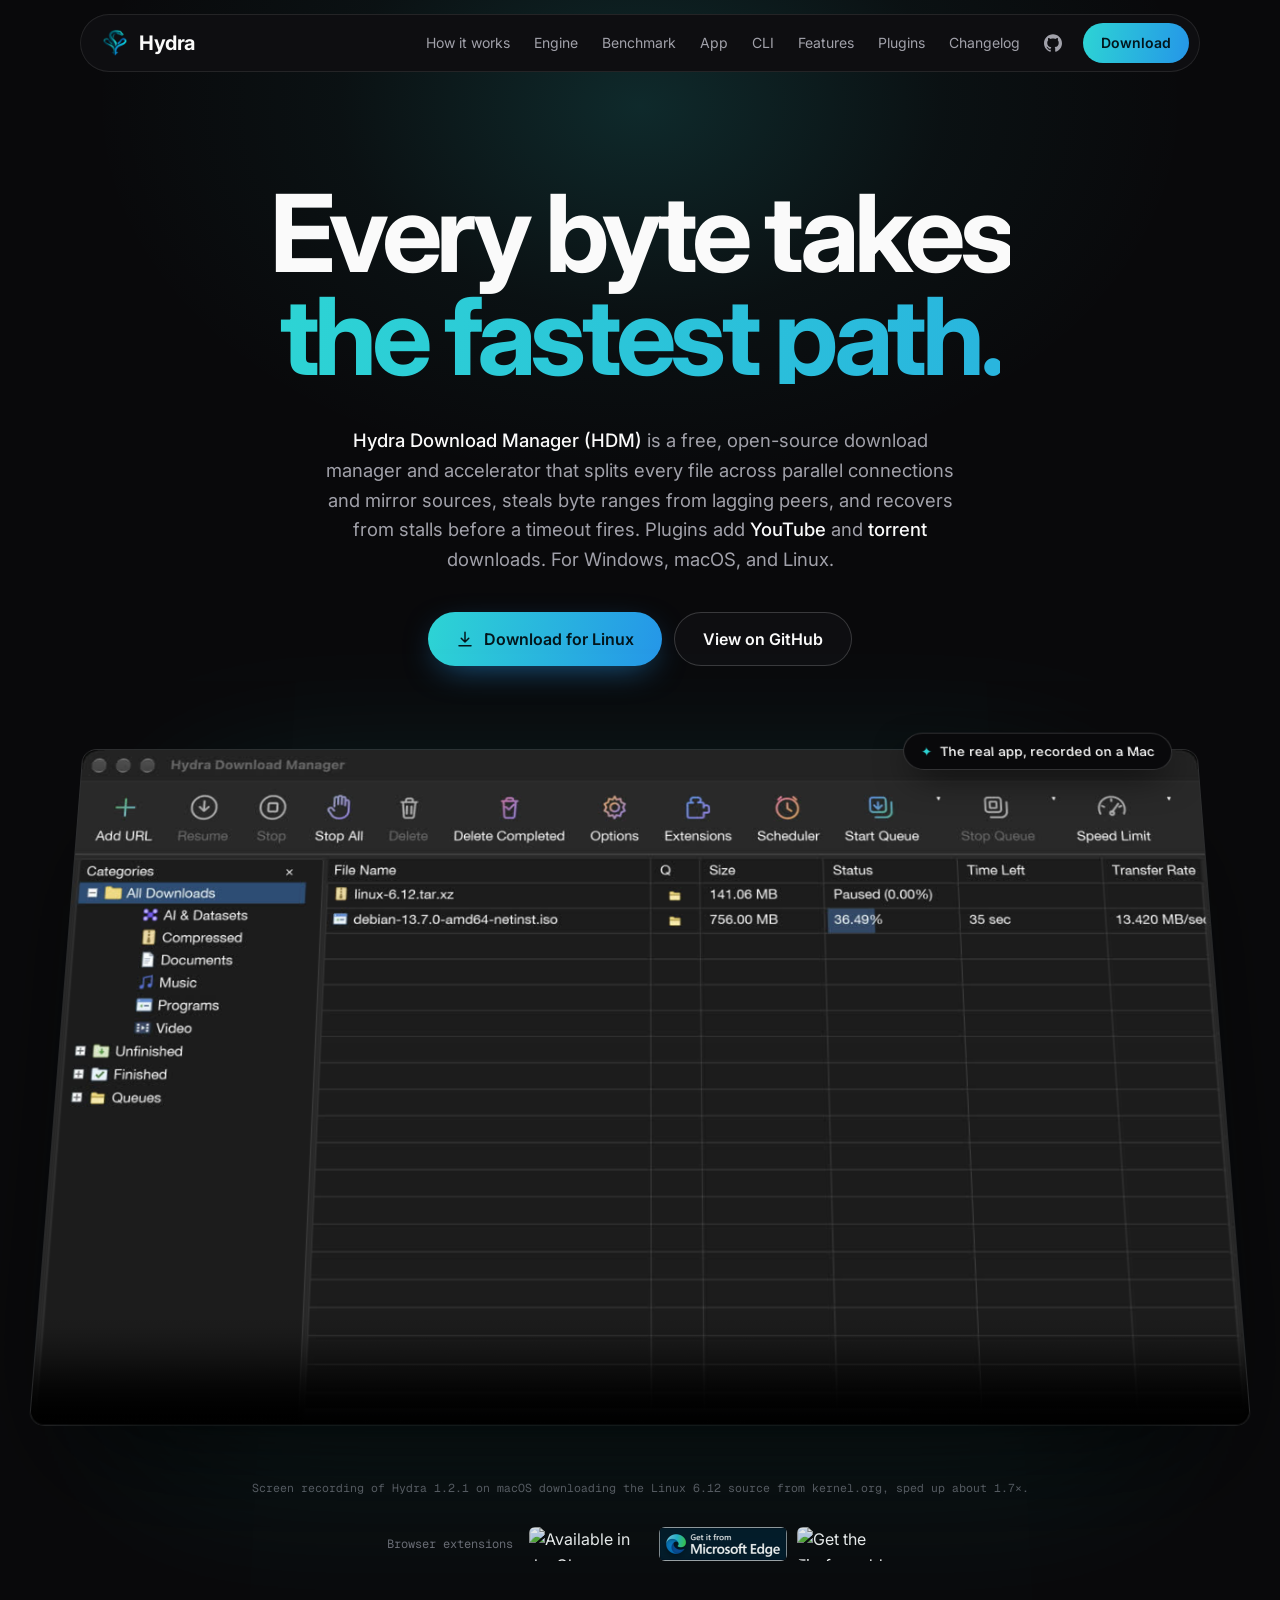
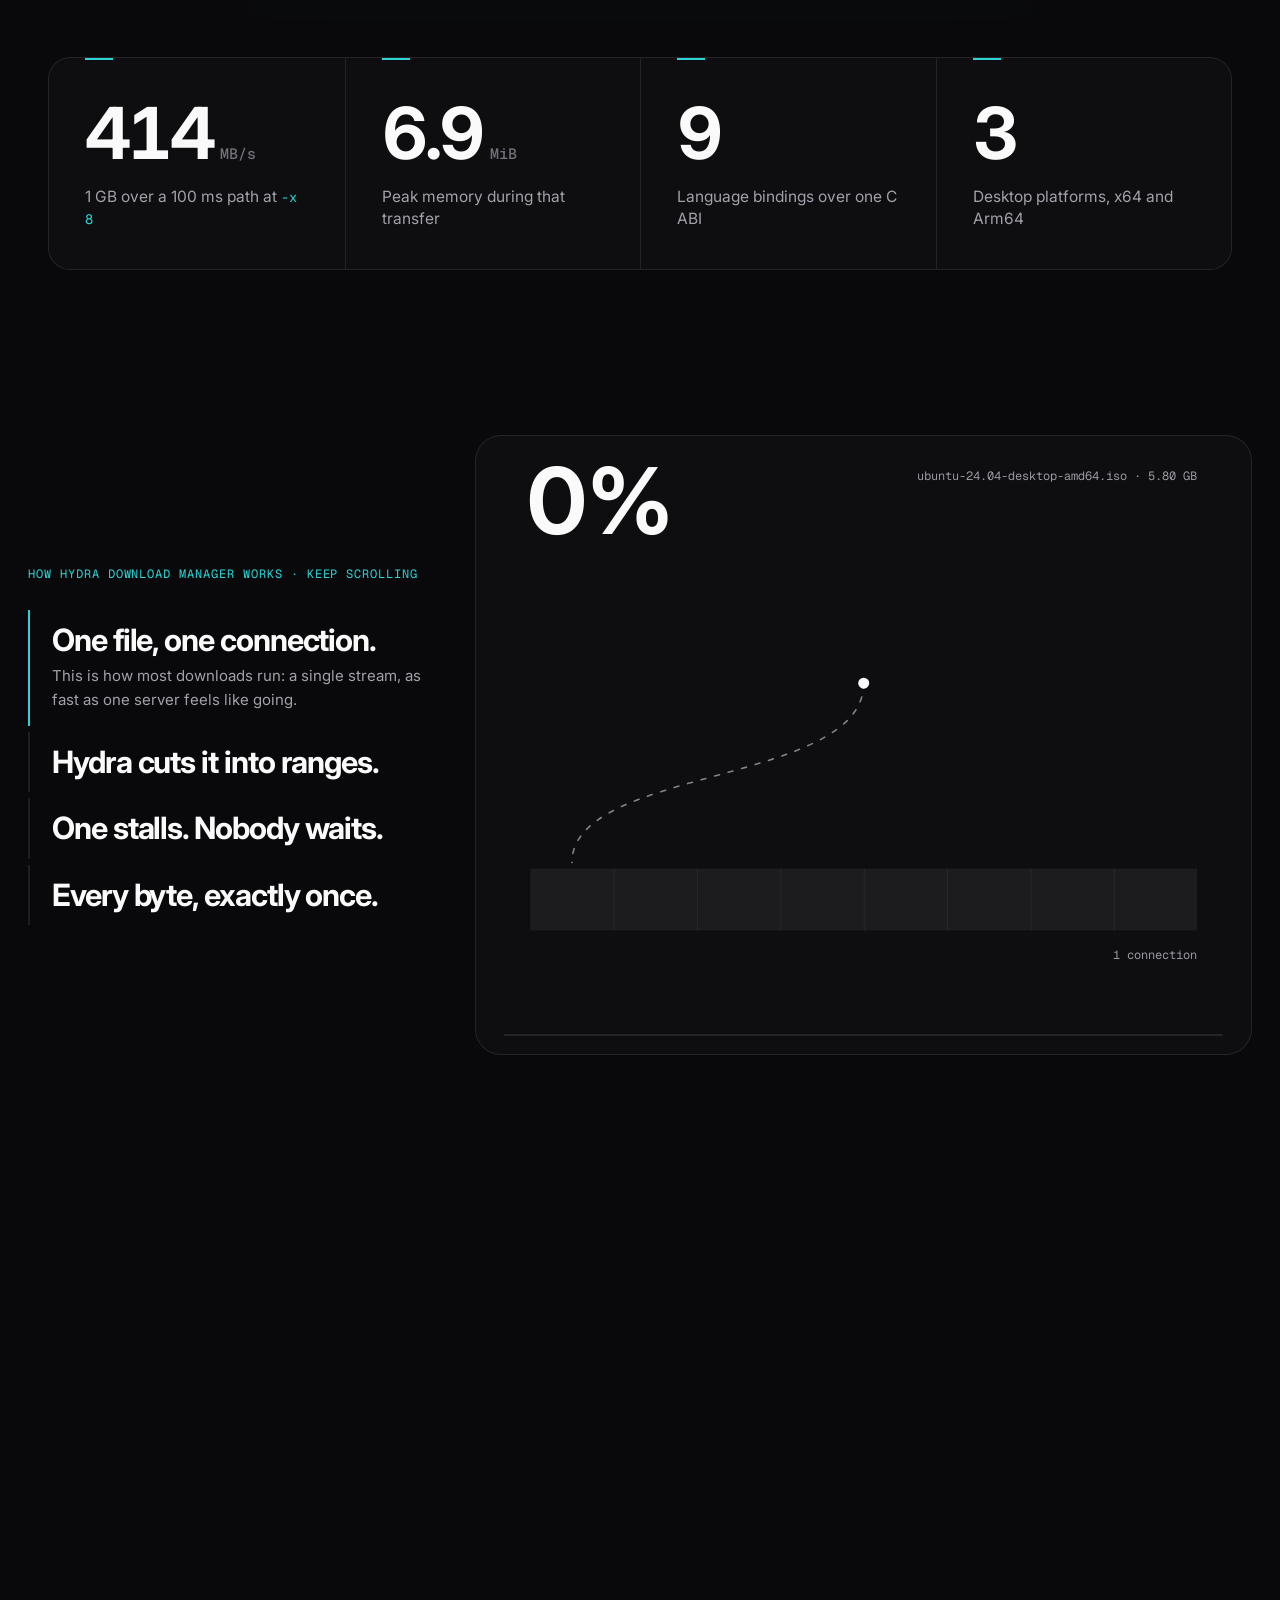
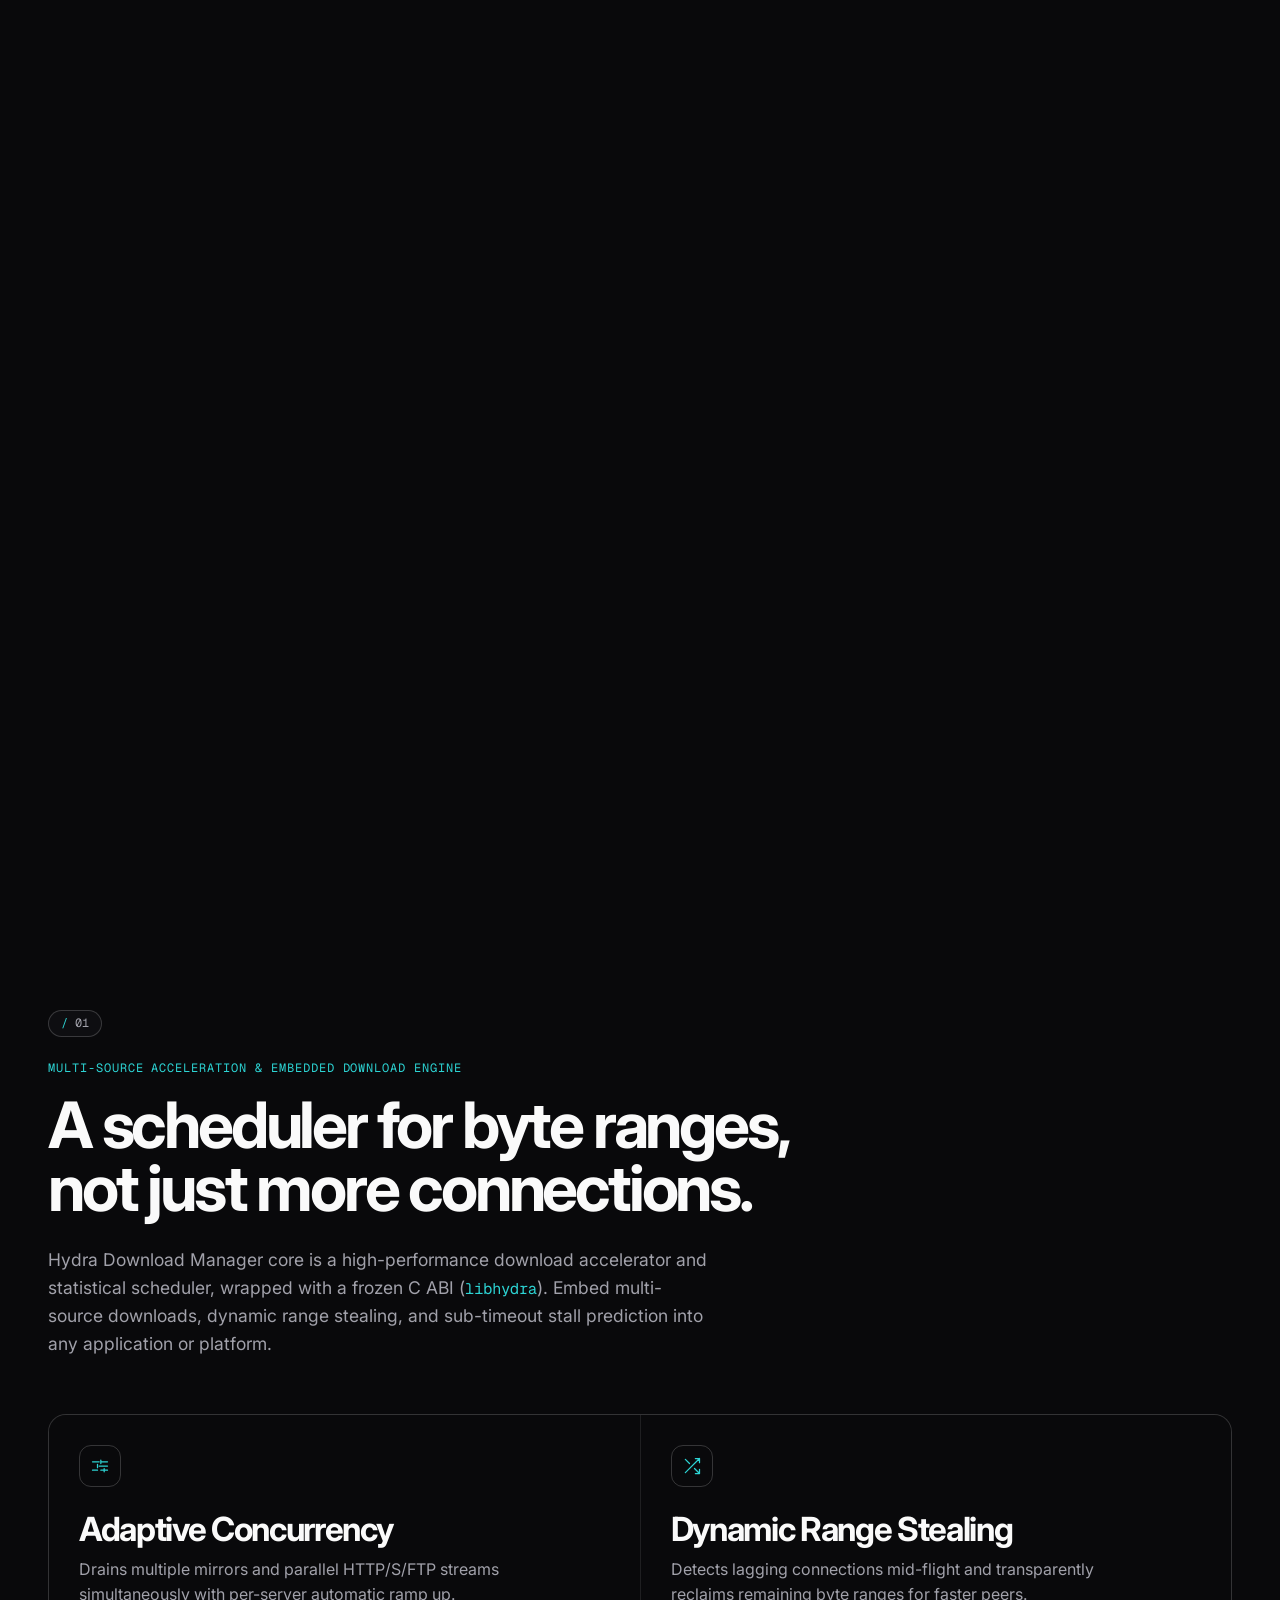
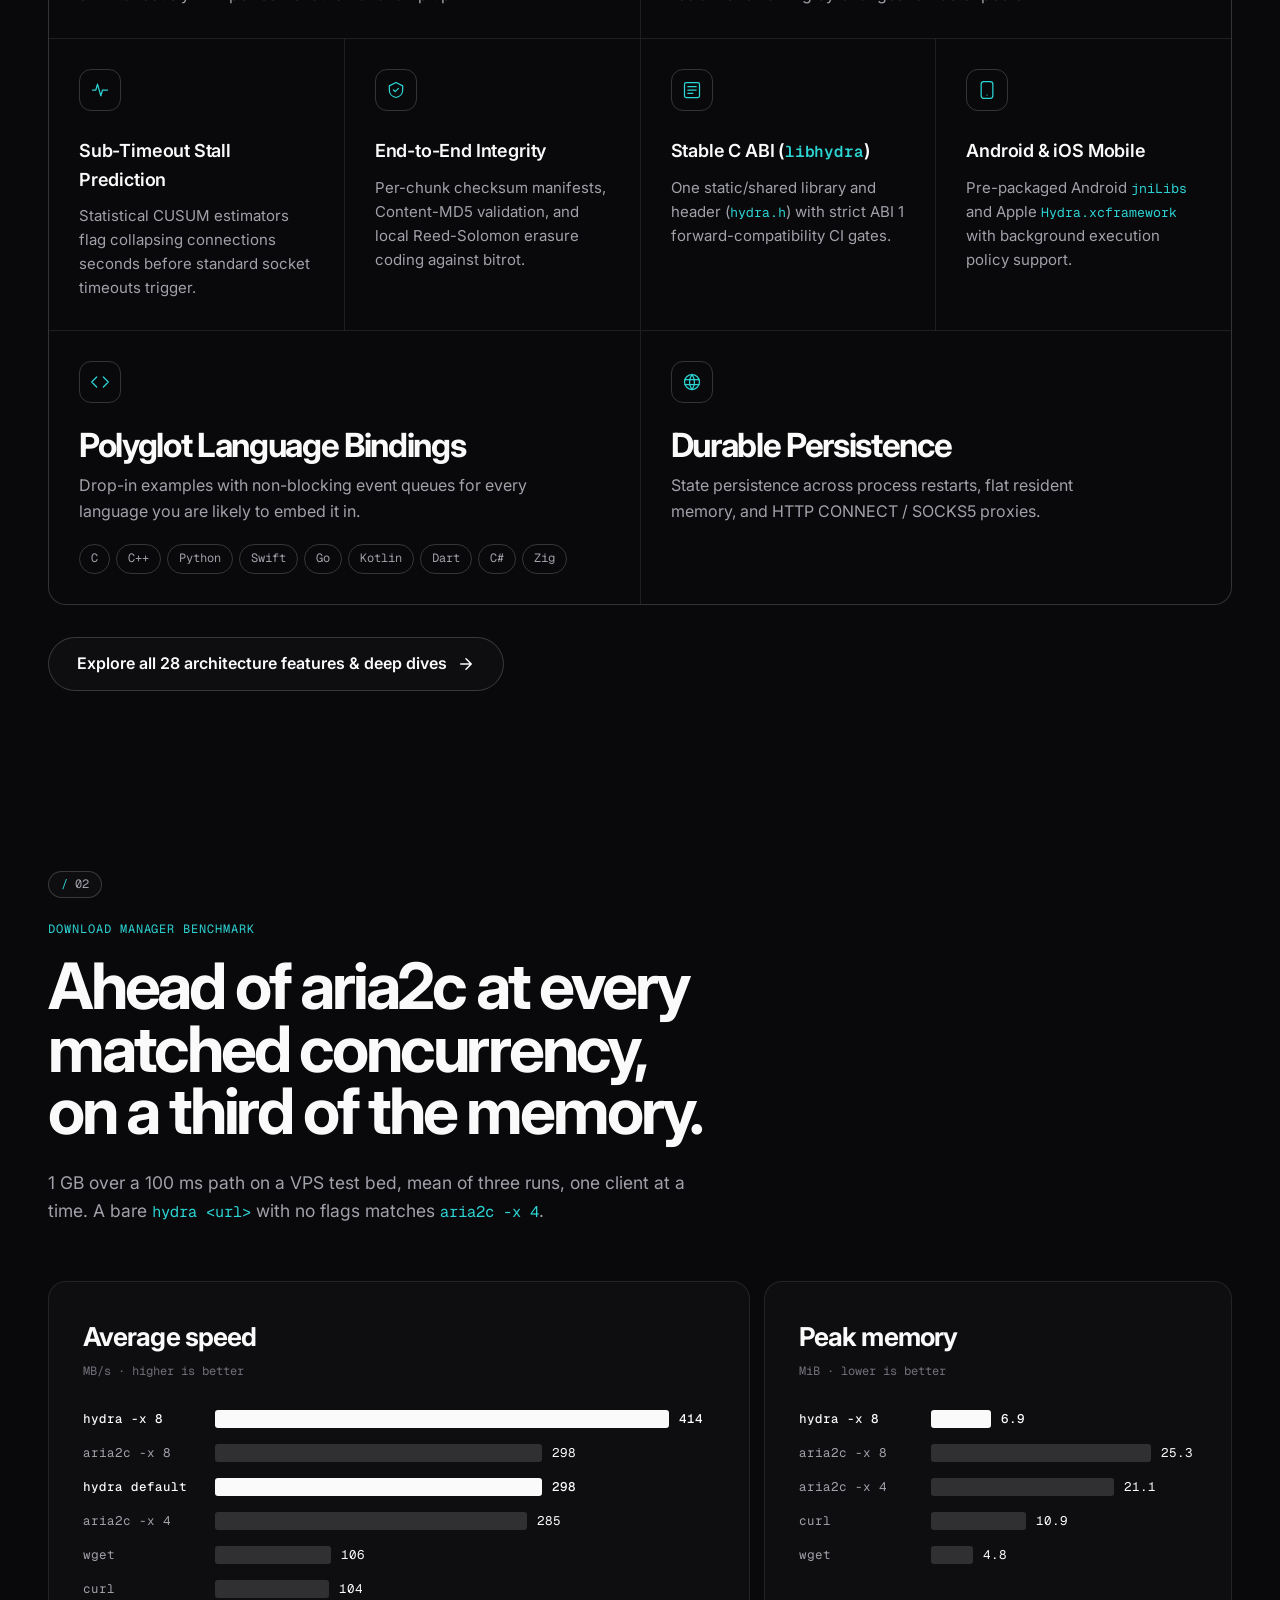
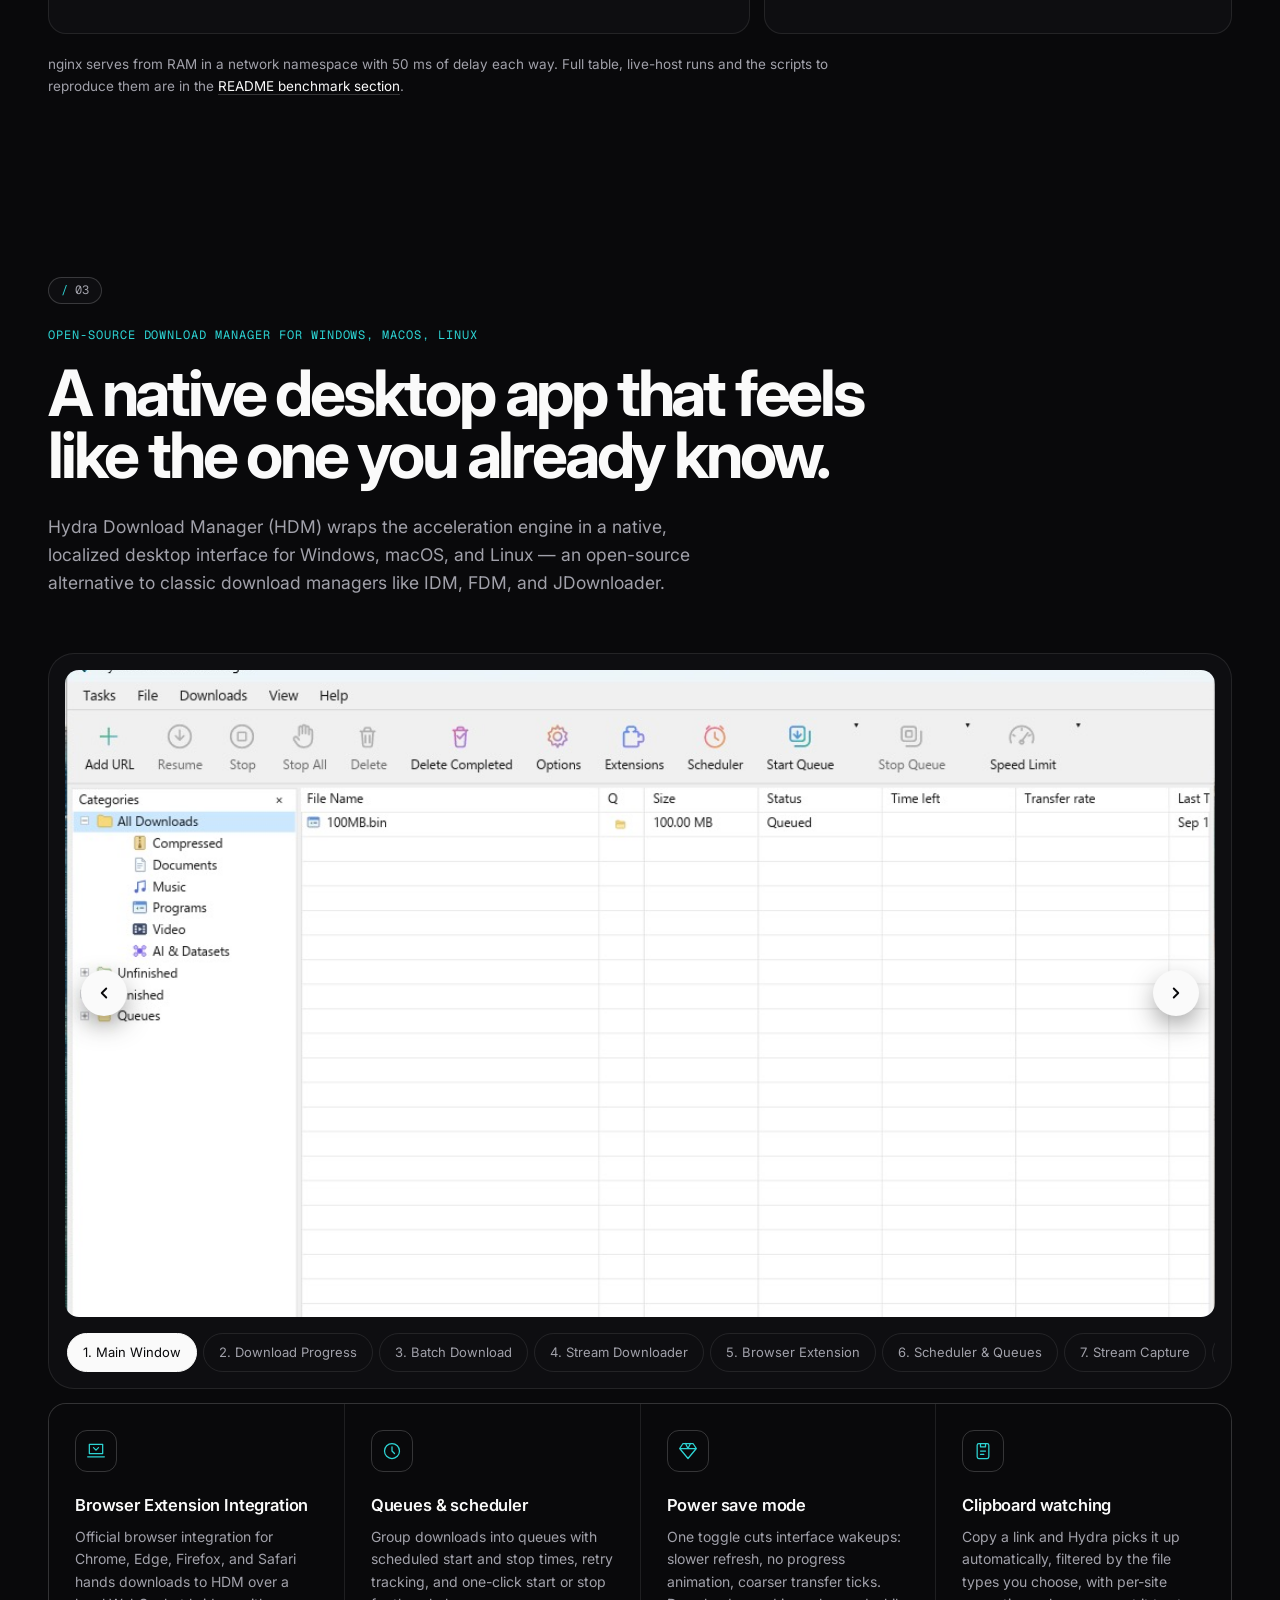
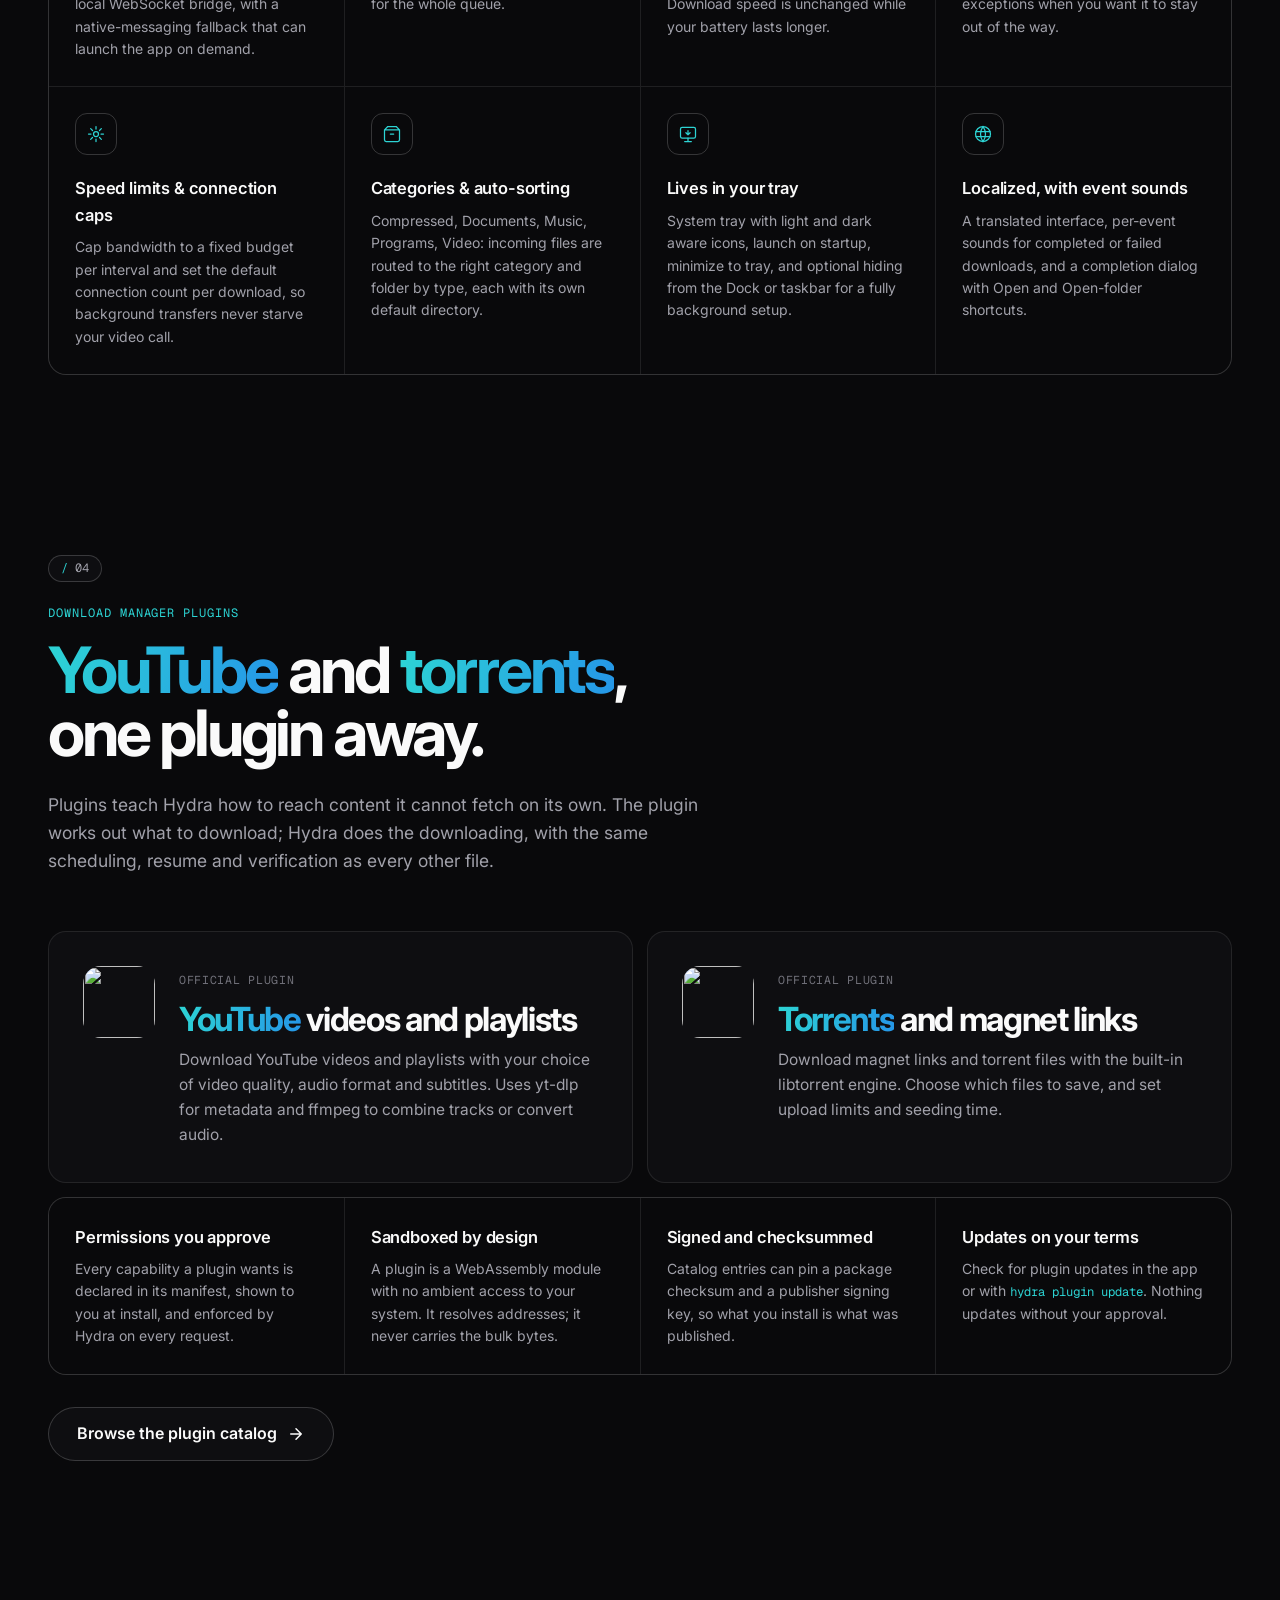
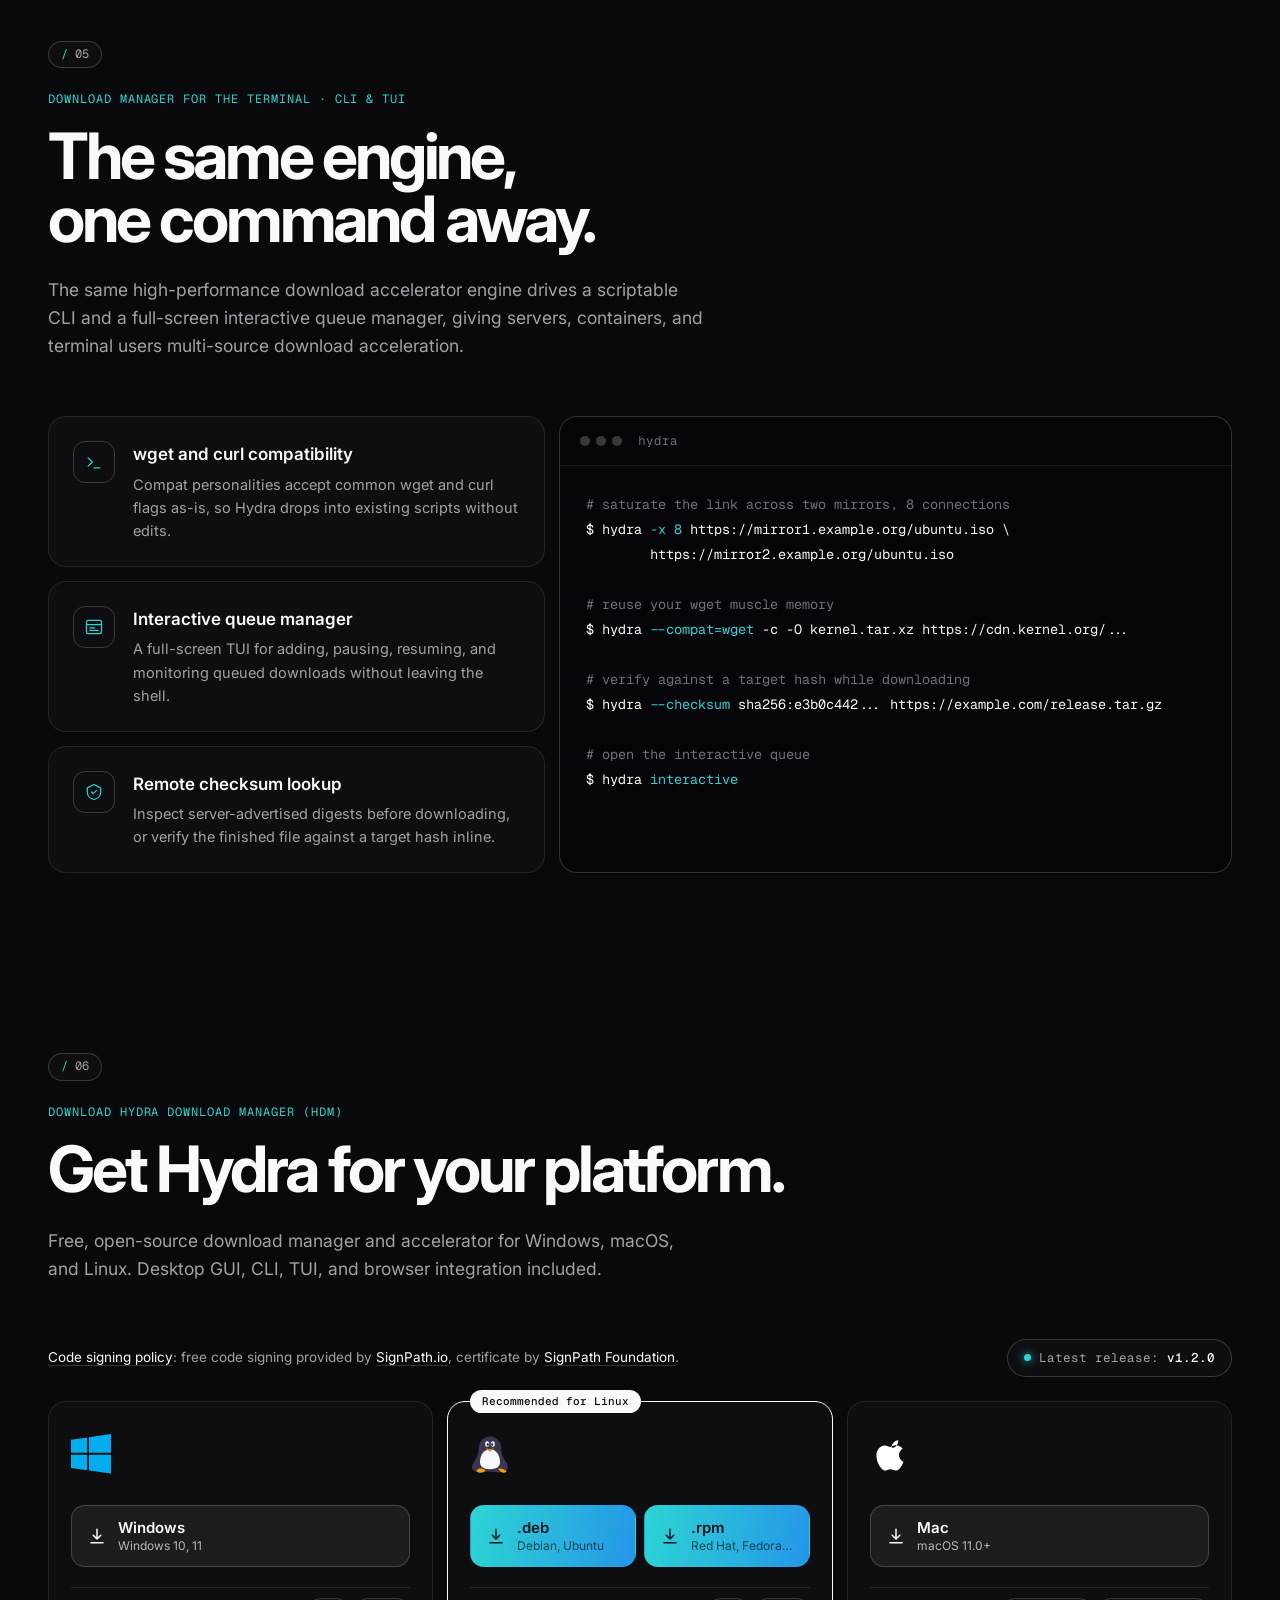
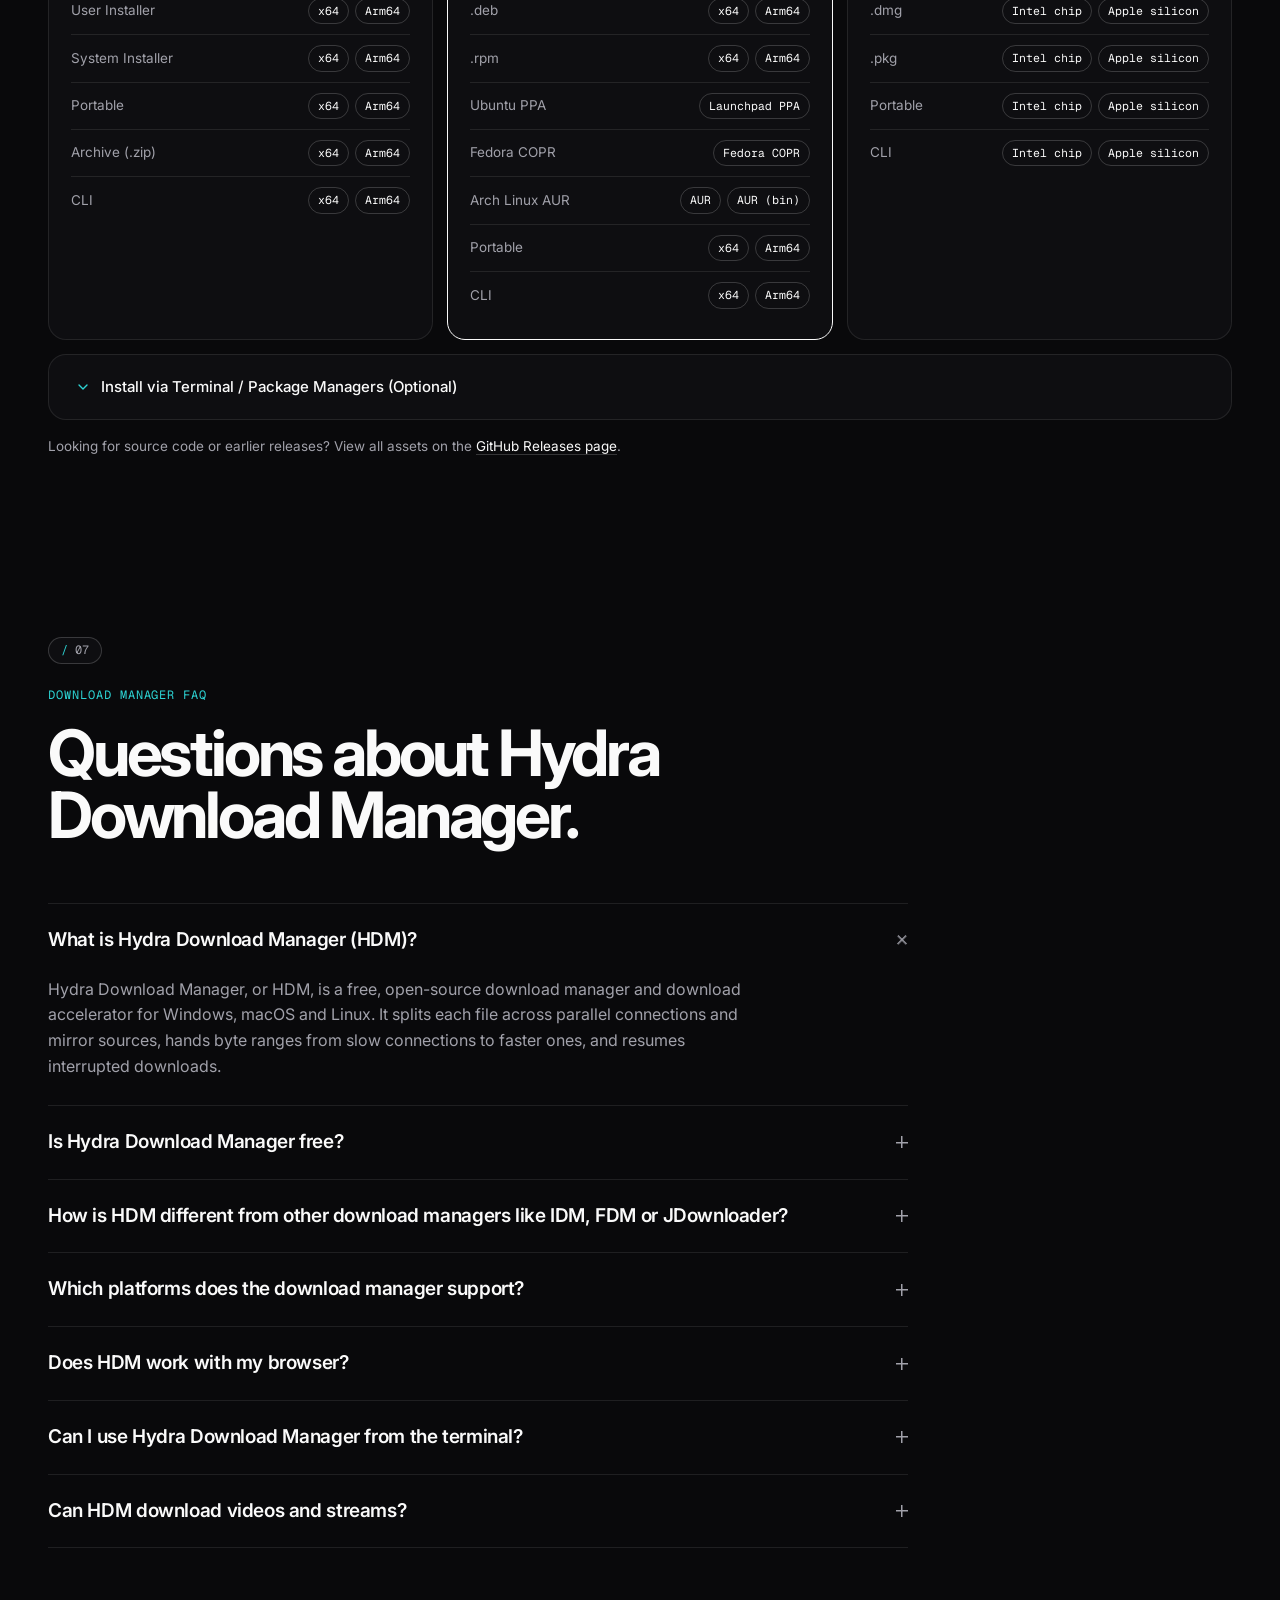
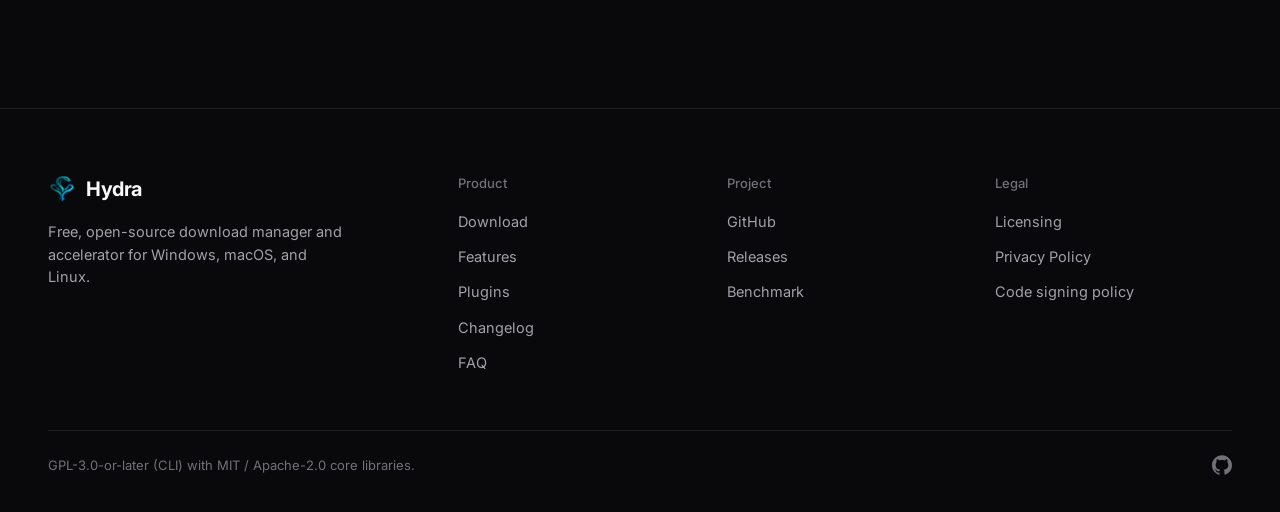
==== commit 4806285b: "chore: add plugins section" ====
--- a/docs/index.html
+++ b/docs/index.html
@@ -747,6 +747,20 @@
     .faq details p { max-width: 720px; padding: 0 0 26px; font-size: 16px; color: var(--dim); }
 
     html { overflow-x: clip; }
+
+    /* Plugins */
+    .sec-head h2 strong, .plug-card h3 strong { font-weight: inherit; background: var(--spectrum); -webkit-background-clip: text; background-clip: text; color: transparent; }
+    .plug-grid { display: grid; grid-template-columns: repeat(2, minmax(0, 1fr)); gap: 14px; }
+    .plug-card { display: flex; align-items: flex-start; gap: 24px; padding: 34px; border: 1px solid var(--line); border-radius: var(--radius); background: var(--glass); transition: border-color 0.25s, transform 0.35s cubic-bezier(0.16, 1, 0.3, 1); }
+    .plug-card:hover { border-color: var(--line-strong); transform: translateY(-3px); }
+    .plug-card img { flex: none; width: 72px; height: 72px; border-radius: 18px; }
+    .plug-tag { font-family: var(--font-mono); font-size: 11.5px; letter-spacing: 0.06em; text-transform: uppercase; color: var(--faint); }
+    .plug-card h3 { margin-top: 10px; font-size: clamp(24px, 2.6vw, 34px); font-weight: 700; letter-spacing: -0.04em; line-height: 1.05; }
+    .plug-card p { margin-top: 12px; font-size: 15.5px; color: var(--dim); }
+    .plug-points .gui-item h3 { margin-top: 0; }
+    .hero-lede strong { white-space: nowrap; }
+    @media (max-width: 860px) { .plug-grid { grid-template-columns: minmax(0, 1fr); } }
+    @media (max-width: 560px) { .plug-card { flex-direction: column; gap: 18px; padding: 24px; } }
   </style>
 </head>
 
@@ -799,7 +813,7 @@
         </h1>
         <p class="hero-lede"><strong>Hydra Download Manager (HDM)</strong> is a free, open-source download manager and accelerator that splits every file
           across parallel connections and mirror sources, steals byte ranges from lagging peers, and recovers from
-          stalls before a timeout fires. For Windows, macOS, and Linux.</p>
+          stalls before a timeout fires. Plugins add <strong>YouTube</strong> and <strong>torrent</strong> downloads. For Windows, macOS, and Linux.</p>
         <div class="hero-ctas">
           <a class="btn btn-primary" href="#download" id="hero-dl">
             <svg viewBox="0 0 24 24" fill="none" stroke="currentColor" stroke-width="2" stroke-linecap="round"
@@ -1209,10 +1223,75 @@
     </div>
   </section>
 
+  <section id="plugins">
+    <div class="wrap">
+      <div class="sec-head reveal">
+        <span class="sec-no">04</span>
+        <div>
+          <h2><span class="eyebrow">Download manager plugins</span><strong>YouTube</strong> and <strong>torrents</strong>, one plugin away.</h2>
+          <p class="lede">Plugins teach Hydra how to reach content it cannot fetch on its own. The plugin works out
+            what to download; Hydra does the downloading, with the same scheduling, resume and verification as every
+            other file.</p>
+        </div>
+      </div>
+      <div class="plug-grid reveal">
+        <a class="plug-card" href="plugins.html">
+          <img src="plugins/img/hydra.youtube/icon.svg" alt="" width="72" height="72" loading="lazy" decoding="async">
+          <div>
+            <span class="plug-tag">Official plugin</span>
+            <h3><strong>YouTube</strong> videos and playlists</h3>
+            <p>Download YouTube videos and playlists with your choice of video quality, audio format and subtitles.
+              Uses yt-dlp for metadata and ffmpeg to combine tracks or convert audio.</p>
+          </div>
+        </a>
+        <a class="plug-card" href="plugins.html">
+          <img src="plugins/img/hydra.torrent/icon.svg" alt="" width="72" height="72" loading="lazy" decoding="async">
+          <div>
+            <span class="plug-tag">Official plugin</span>
+            <h3><strong>Torrents</strong> and magnet links</h3>
+            <p>Download magnet links and torrent files with the built-in libtorrent engine. Choose which files to
+              save, and set upload limits and seeding time.</p>
+          </div>
+        </a>
+      </div>
+      <div class="gui-grid plug-points reveal">
+        <div class="gui-item">
+          <h3>Permissions you approve</h3>
+          <p>Every capability a plugin wants is declared in its manifest, shown to you at install, and enforced by
+            Hydra on every request.</p>
+        </div>
+        <div class="gui-item">
+          <h3>Sandboxed by design</h3>
+          <p>A plugin is a WebAssembly module with no ambient access to your system. It resolves addresses; it never
+            carries the bulk bytes.</p>
+        </div>
+        <div class="gui-item">
+          <h3>Signed and checksummed</h3>
+          <p>Catalog entries can pin a package checksum and a publisher signing key, so what you install is what was
+            published.</p>
+        </div>
+        <div class="gui-item">
+          <h3>Updates on your terms</h3>
+          <p>Check for plugin updates in the app or with <code>hydra plugin update</code>. Nothing updates without
+            your approval.</p>
+        </div>
+      </div>
+      <div class="sec-more">
+        <a class="btn btn-ghost" href="plugins.html">
+          <span>Browse the plugin catalog</span>
+          <svg viewBox="0 0 24 24" fill="none" stroke="currentColor" stroke-width="2" stroke-linecap="round"
+            stroke-linejoin="round" aria-hidden="true">
+            <path d="M5 12h14M12 5l7 7-7 7" />
+          </svg>
+        </a>
+      </div>
+    </div>
+  </section>
+
   <section id="cli">
     <div class="wrap">
       <div class="sec-head reveal">
-        <span class="sec-no">04</span>
+        <span class="sec-no">05</span>
         <div>
           <h2><span class="eyebrow">Download manager for the terminal · CLI &amp; TUI</span>The same engine, one command away.</h2>
           <p class="lede">The same high-performance download accelerator engine drives a scriptable CLI and a
@@ -1279,7 +1358,7 @@
   <section id="download">
     <div class="wrap">
       <div class="sec-head reveal">
-        <span class="sec-no">05</span>
+        <span class="sec-no">06</span>
         <div>
           <h2><span class="eyebrow">Download Hydra Download Manager (HDM)</span>Get Hydra for your platform.</h2>
           <p class="lede">Free, open-source download manager and accelerator for Windows, macOS, and Linux. Desktop
@@ -1661,7 +1740,7 @@
   <section id="faq">
     <div class="wrap">
       <div class="sec-head reveal">
-        <span class="sec-no">06</span>
+        <span class="sec-no">07</span>
         <div>
           <h2><span class="eyebrow">Download manager FAQ</span>Questions about Hydra Download Manager.</h2>
         </div>
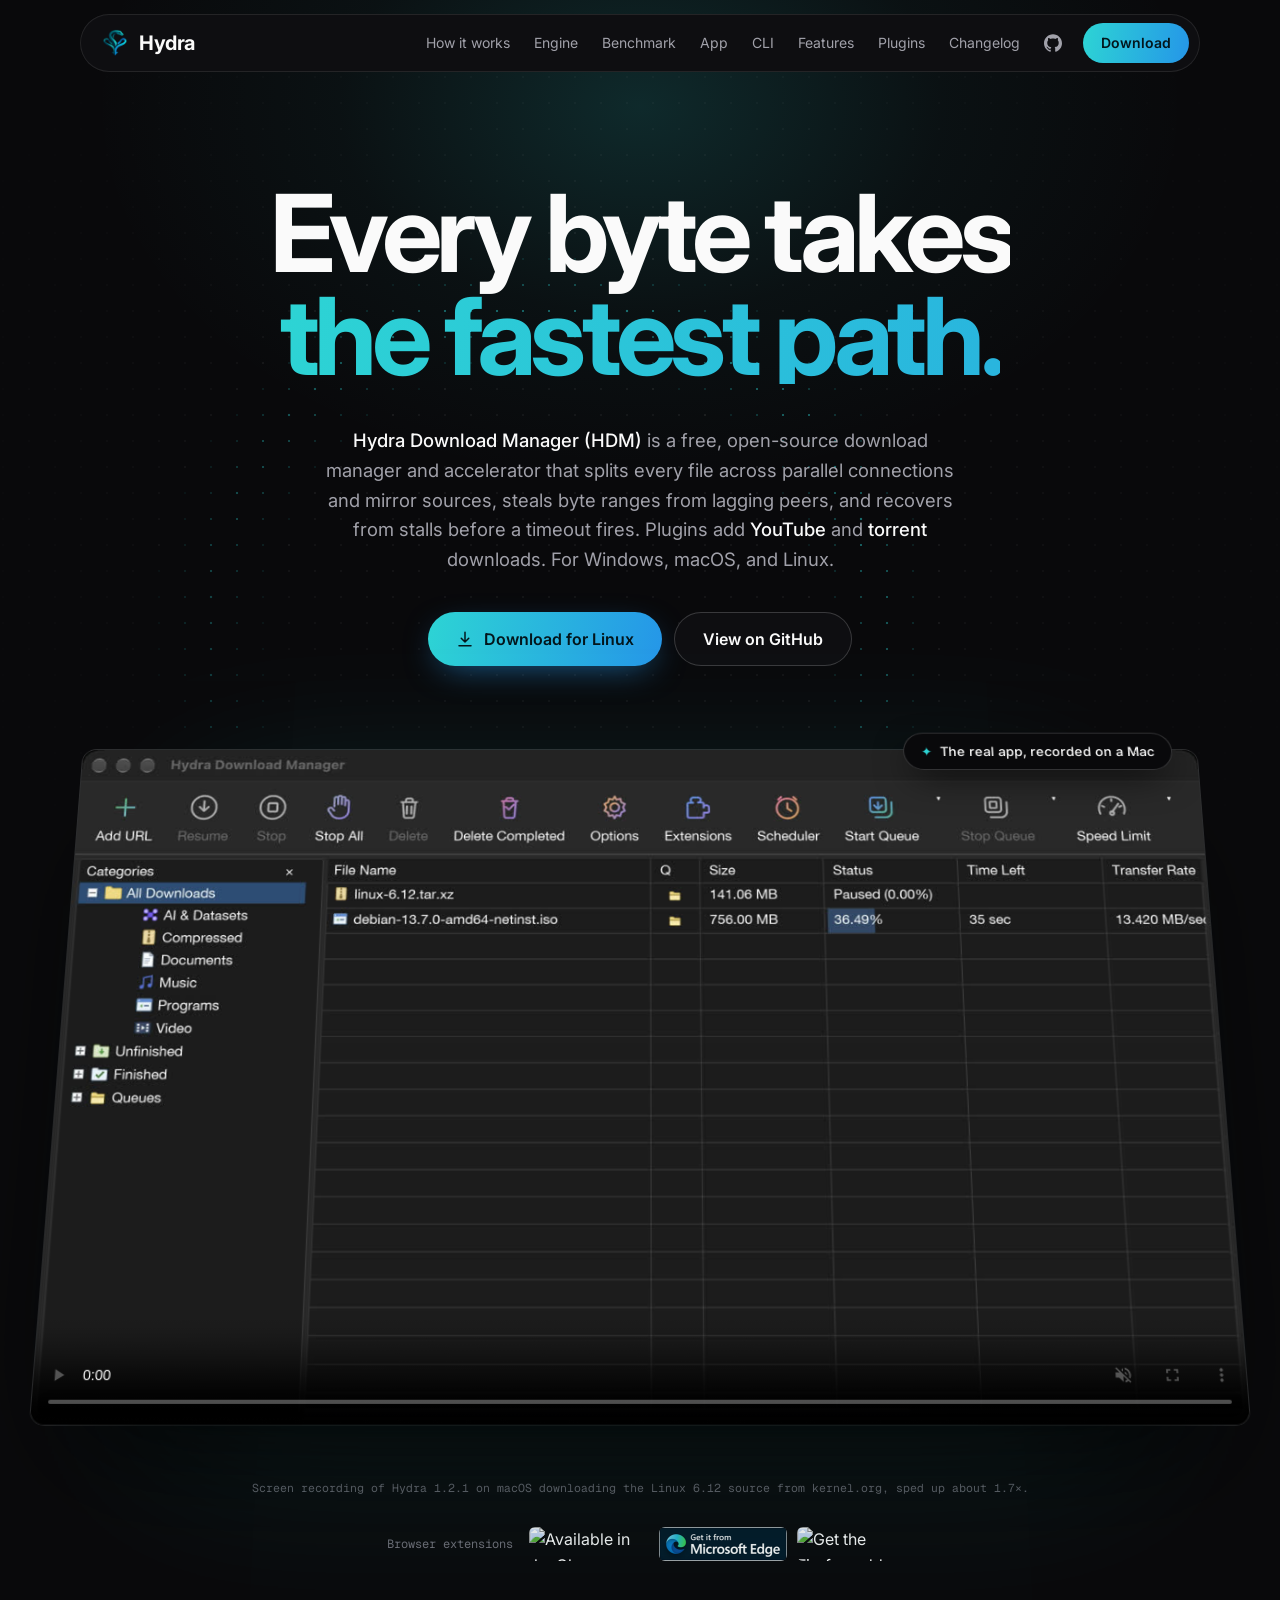
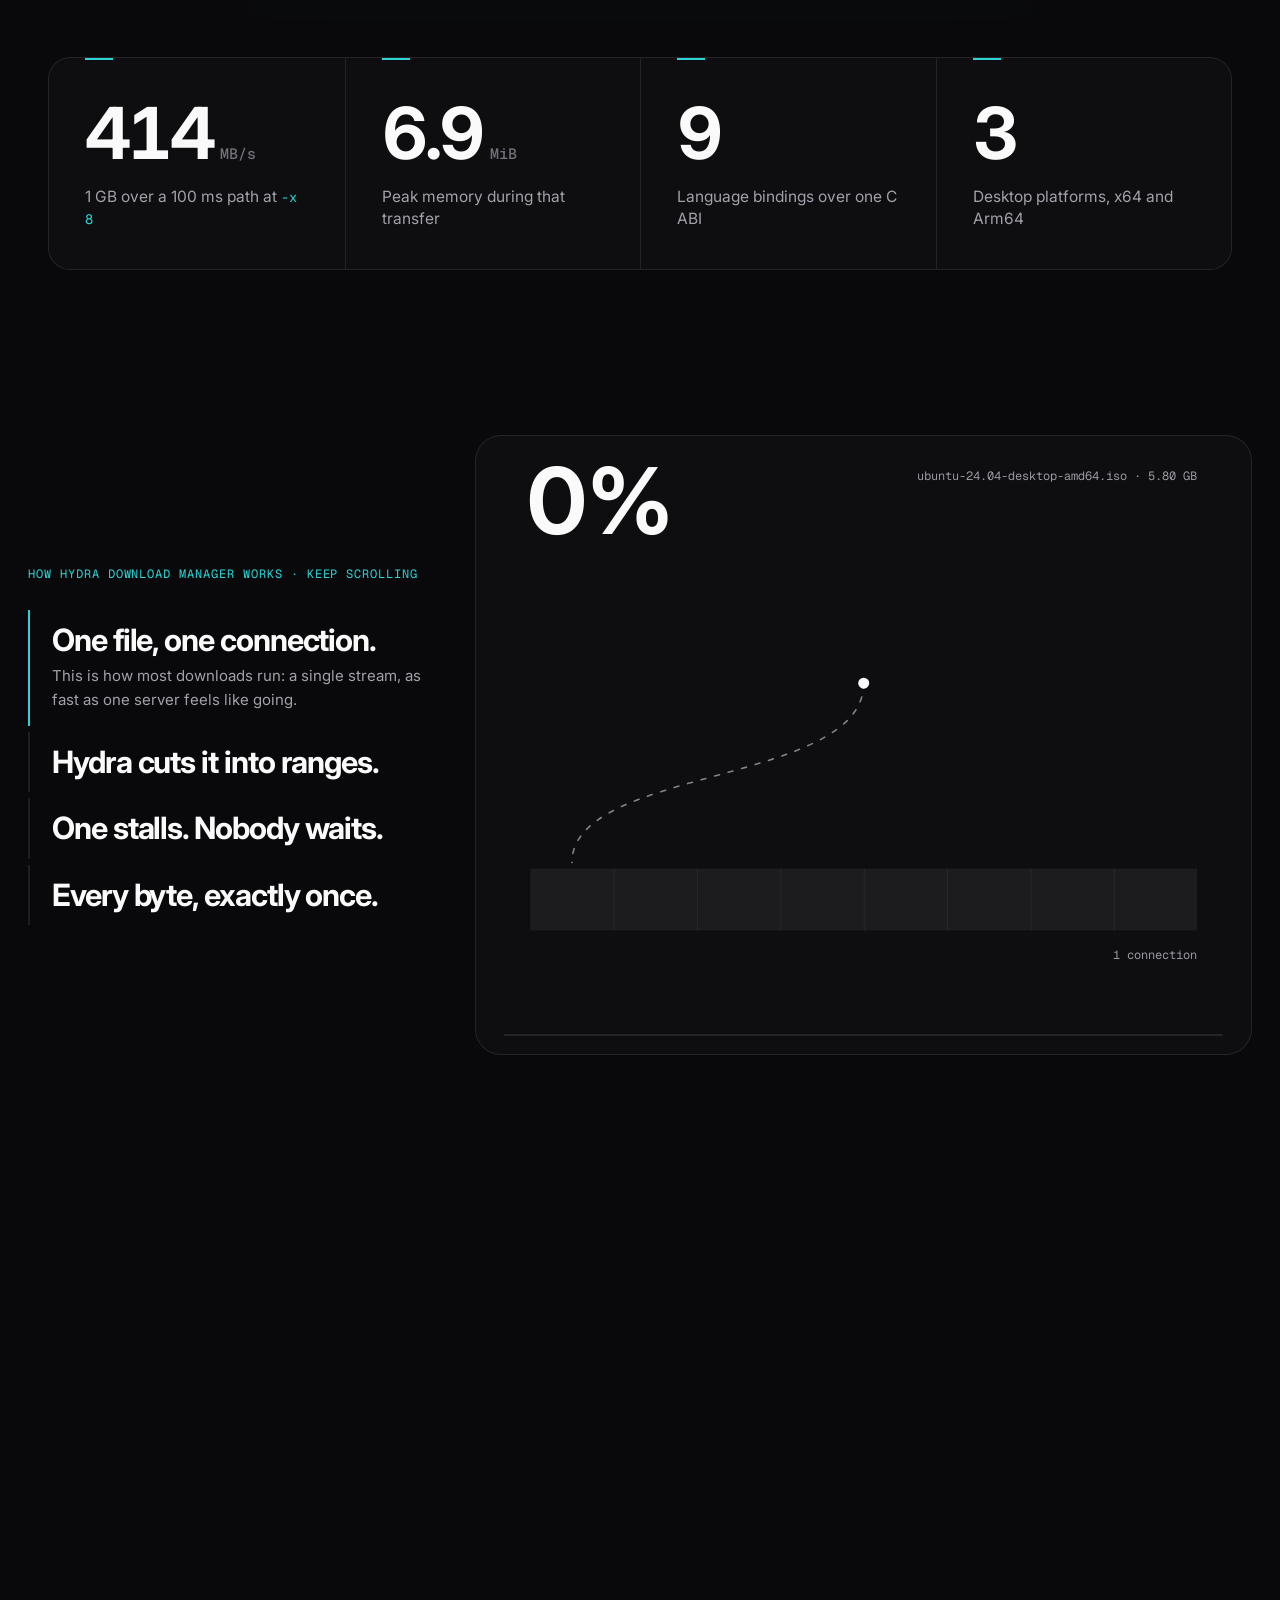
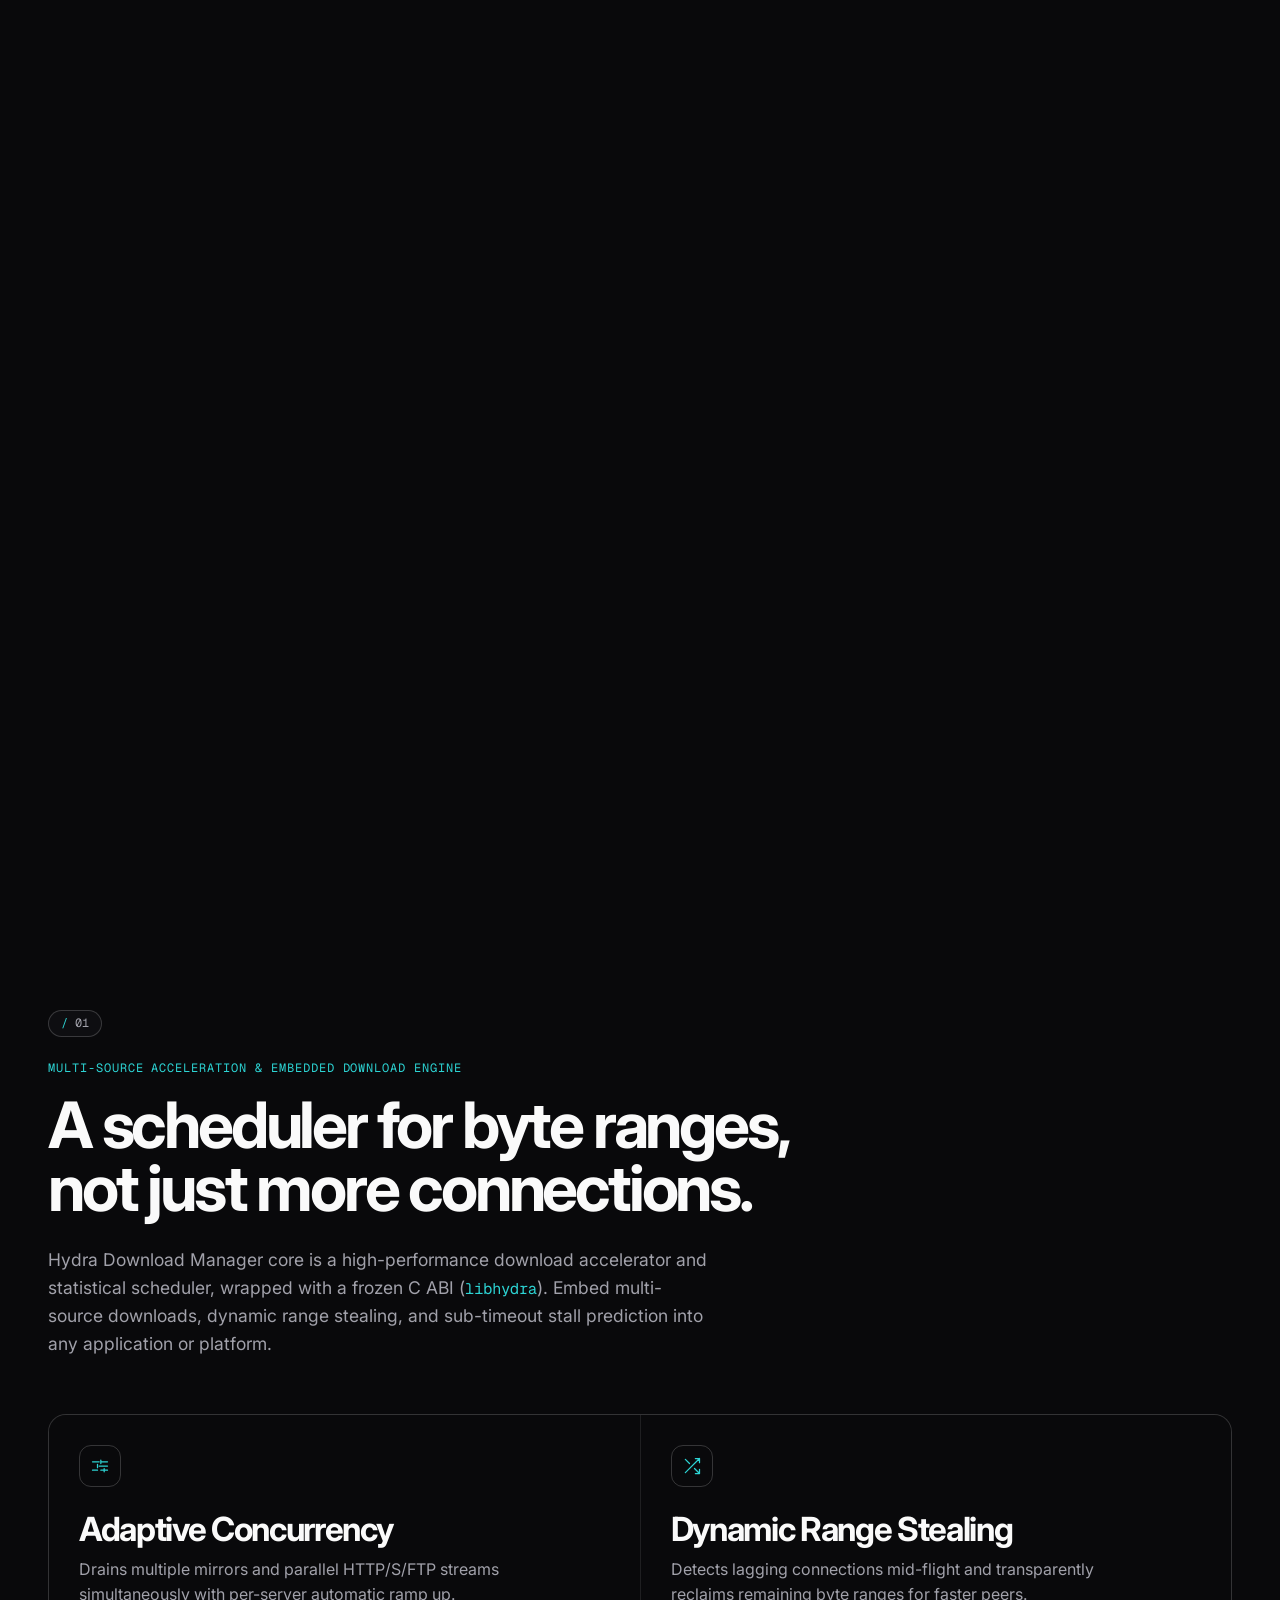
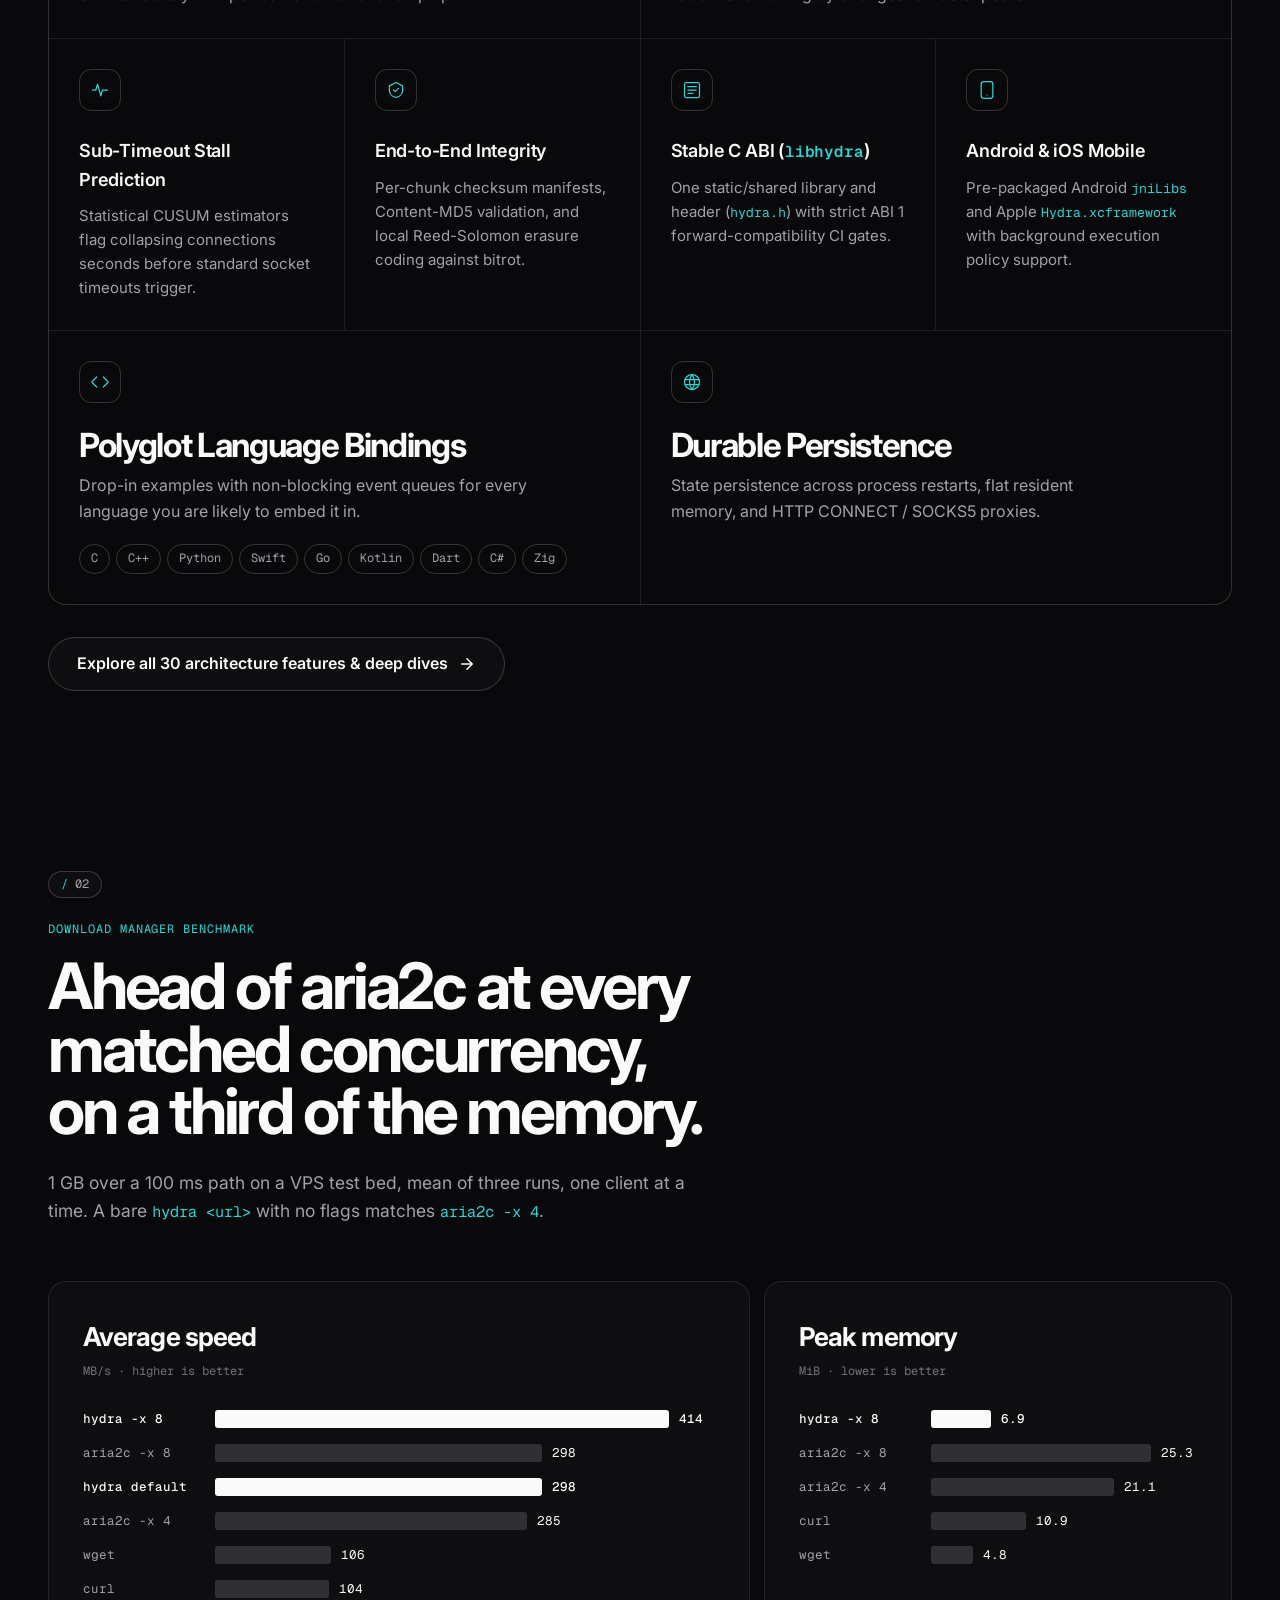
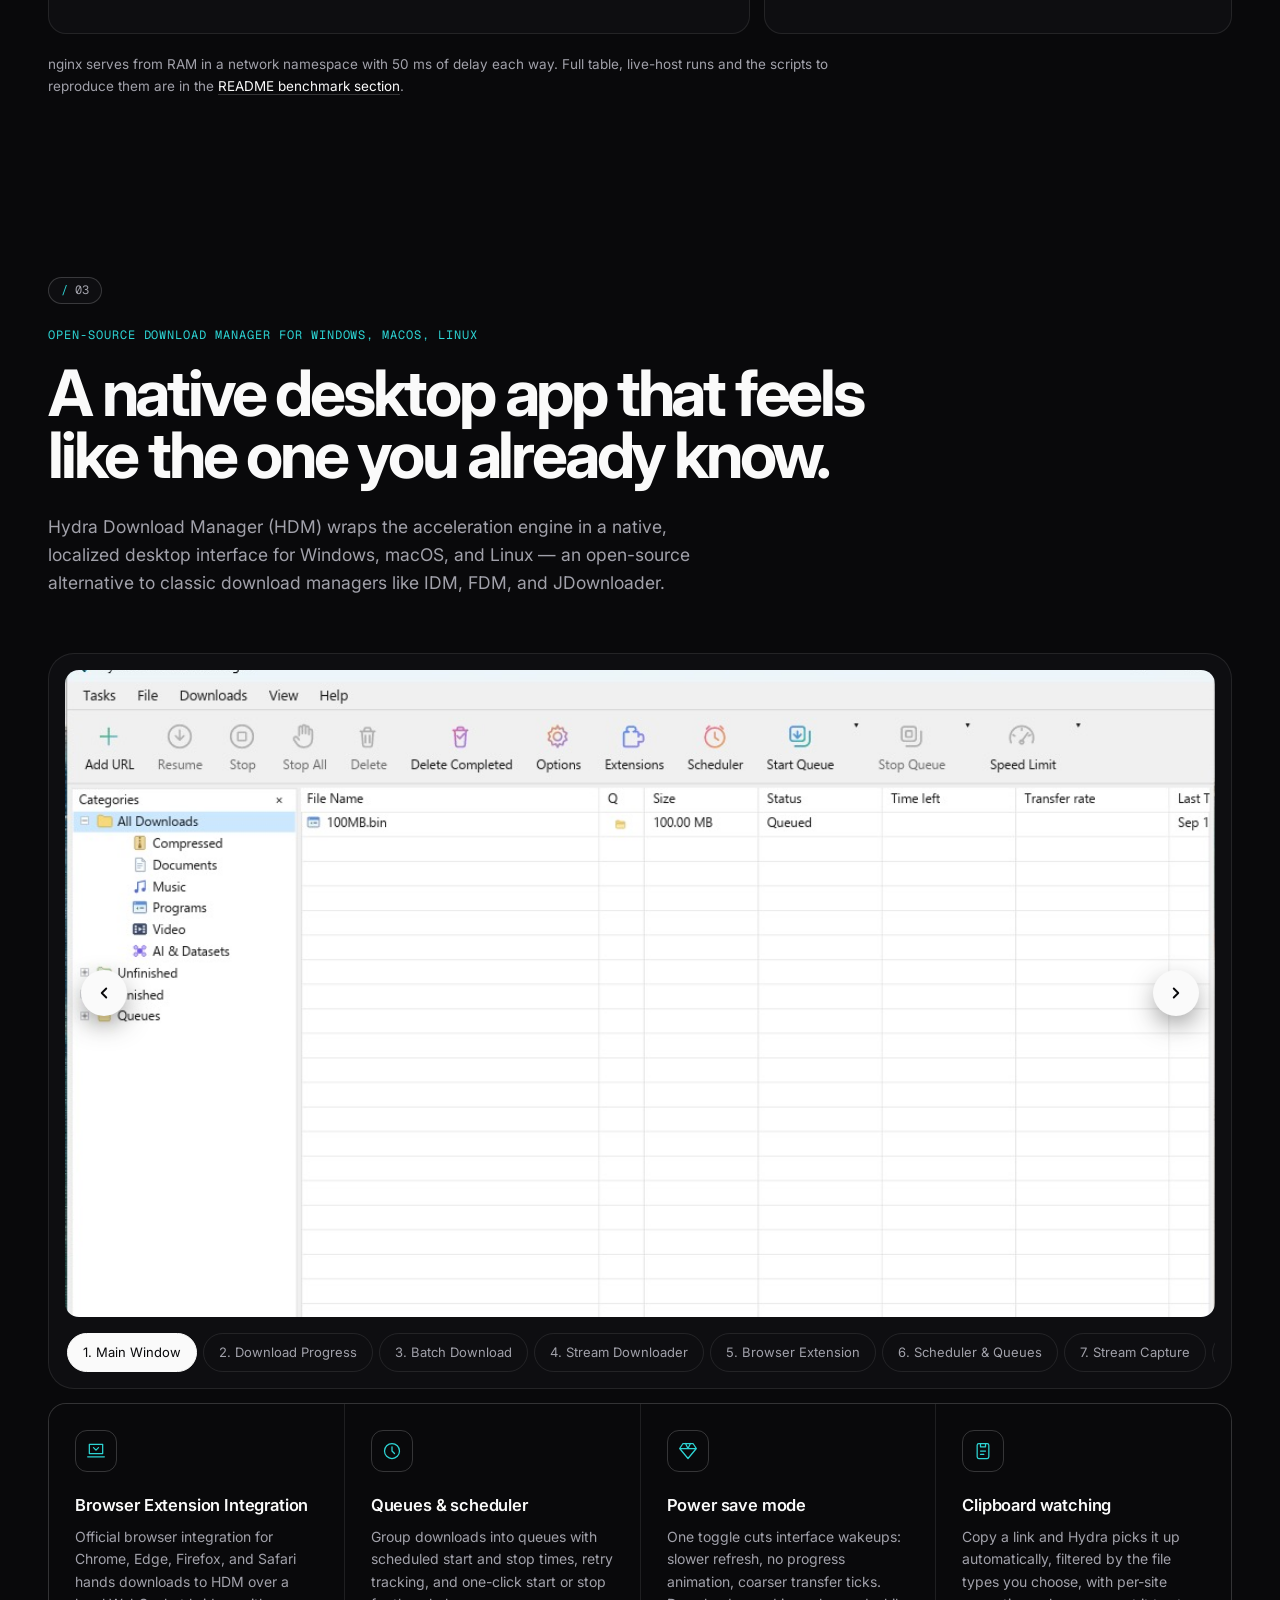
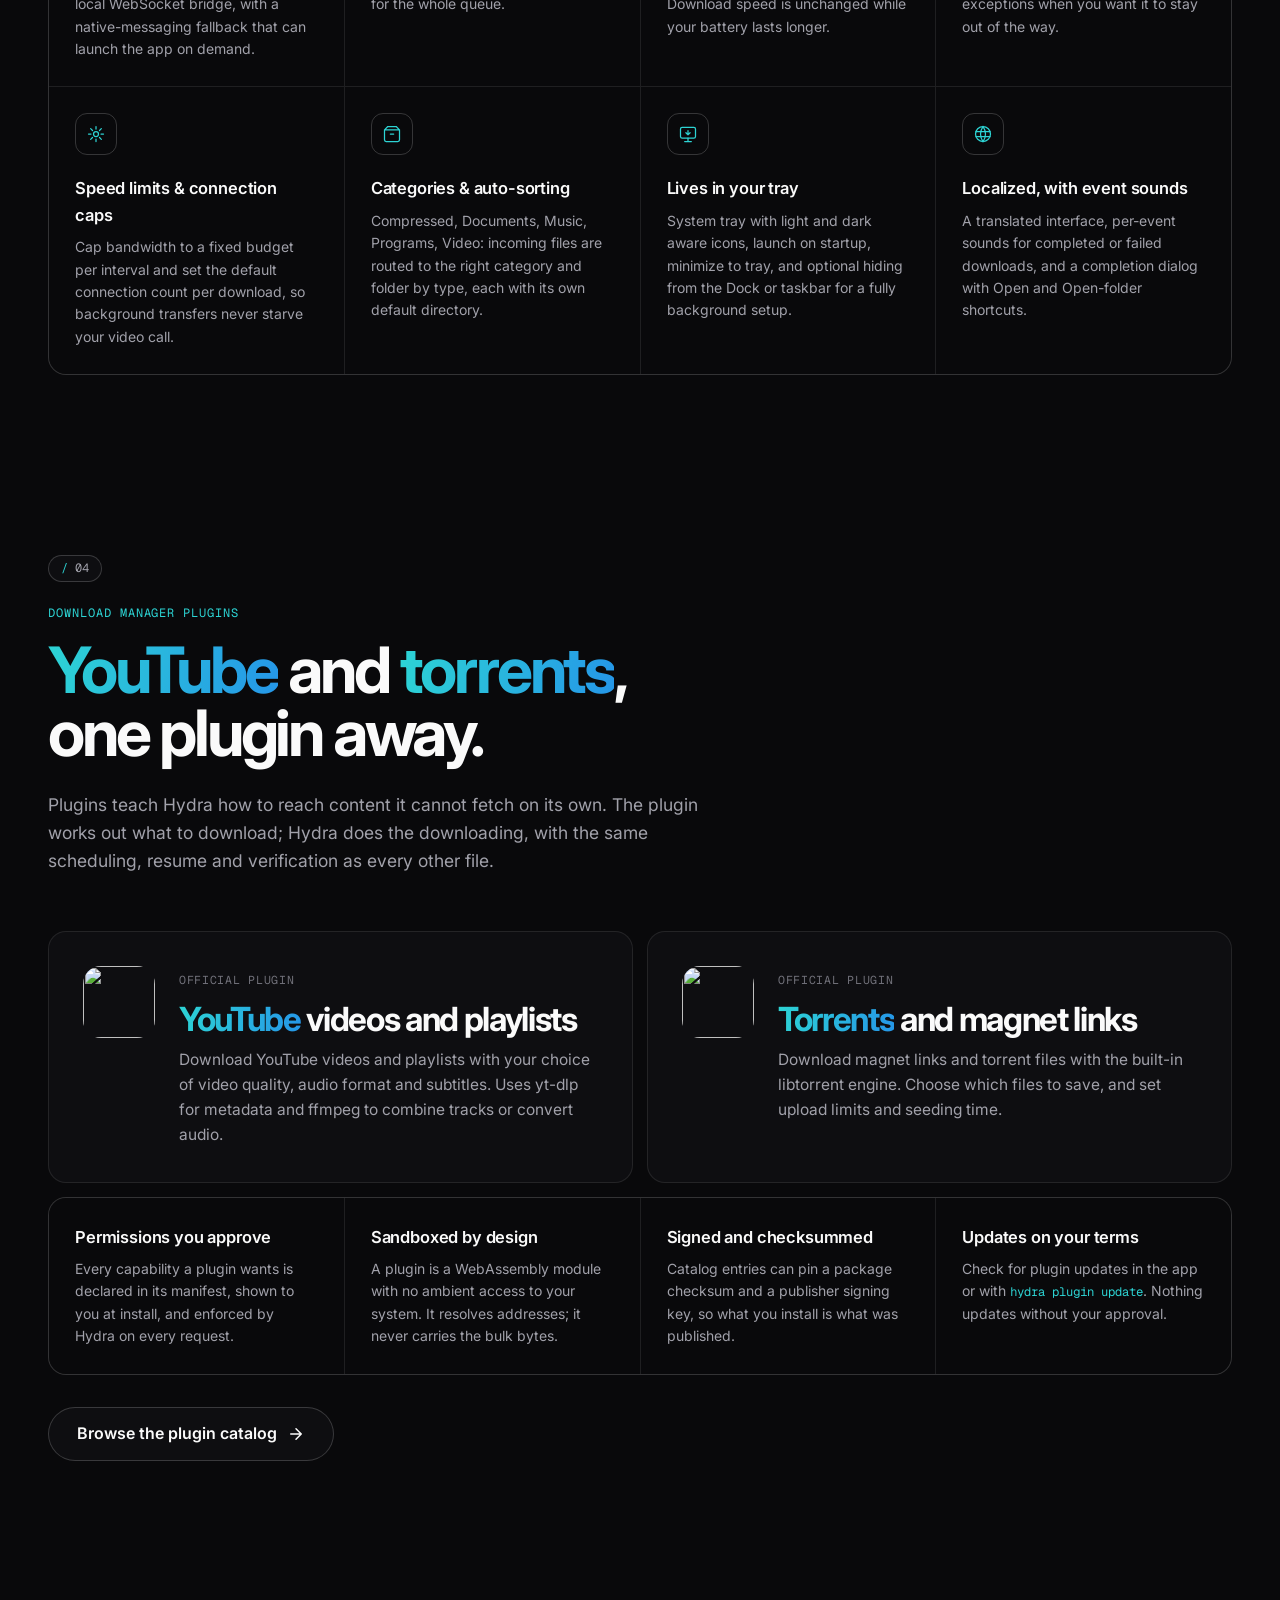
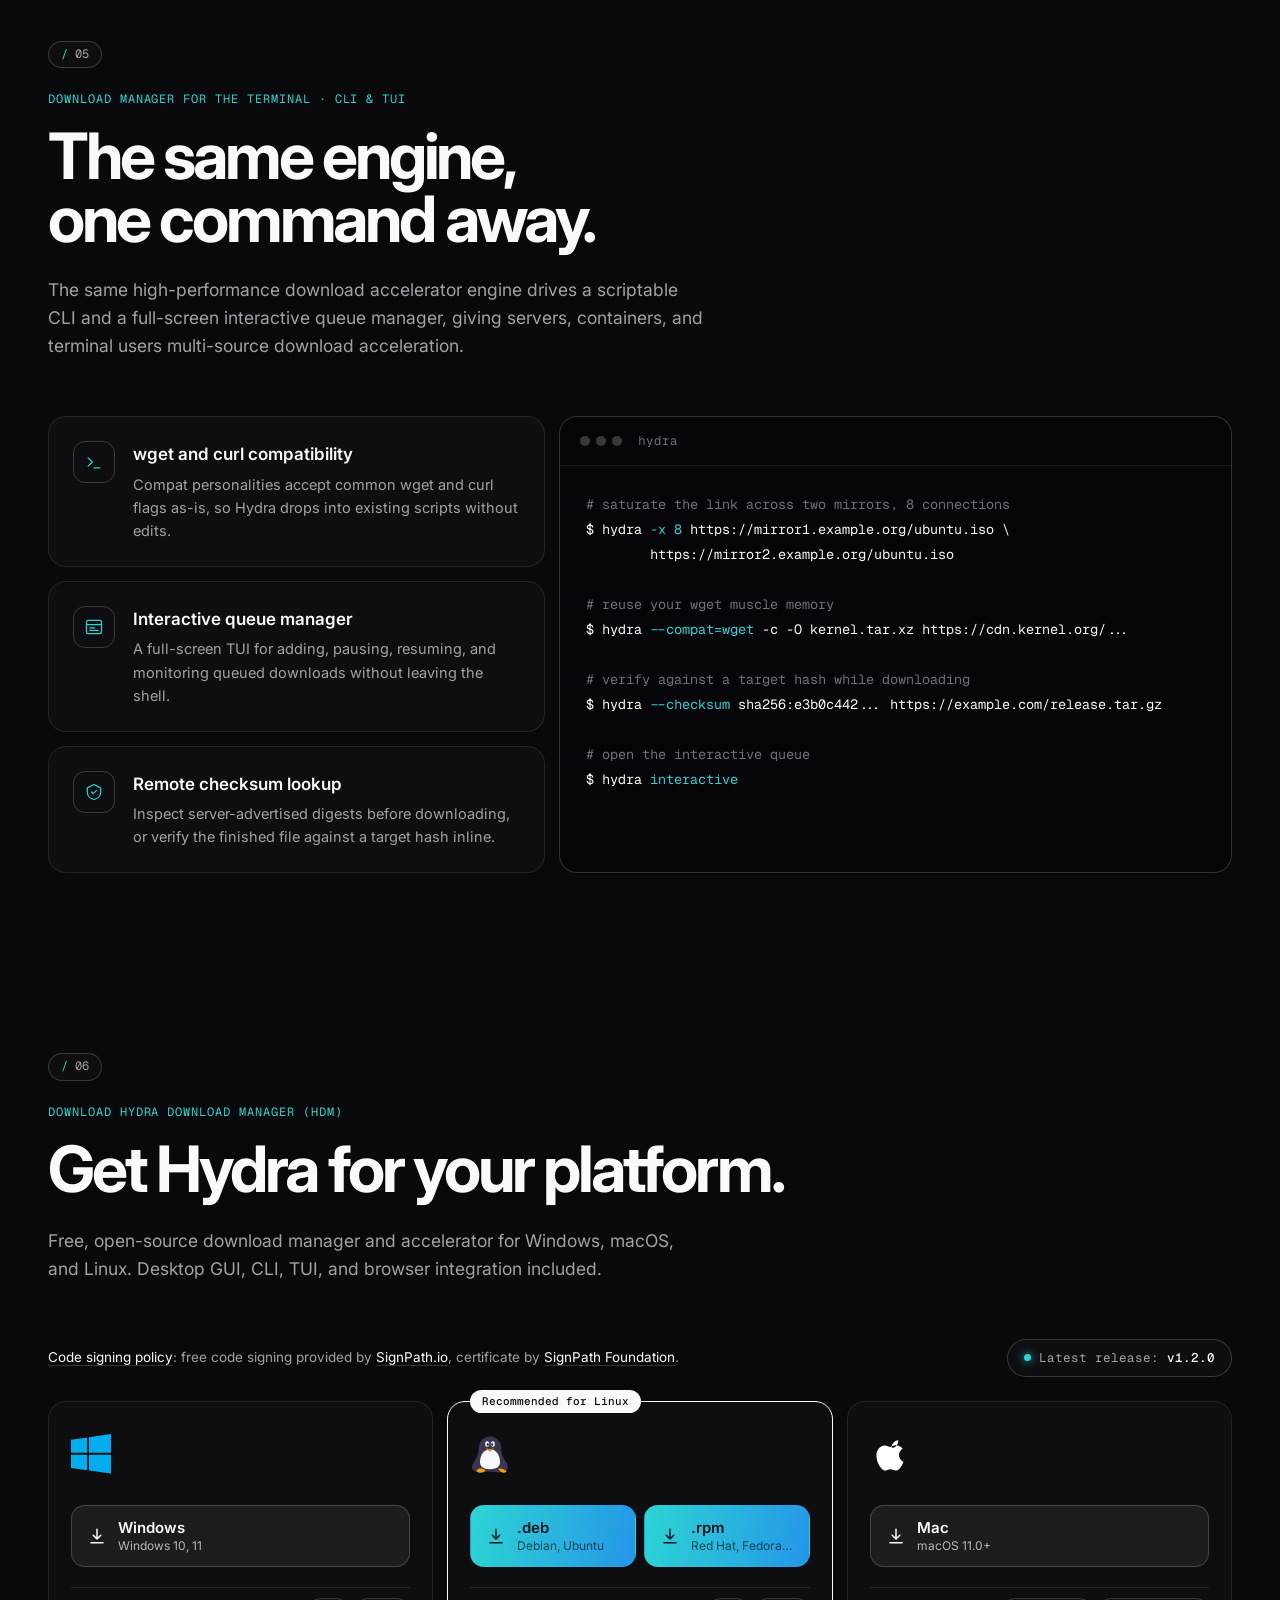
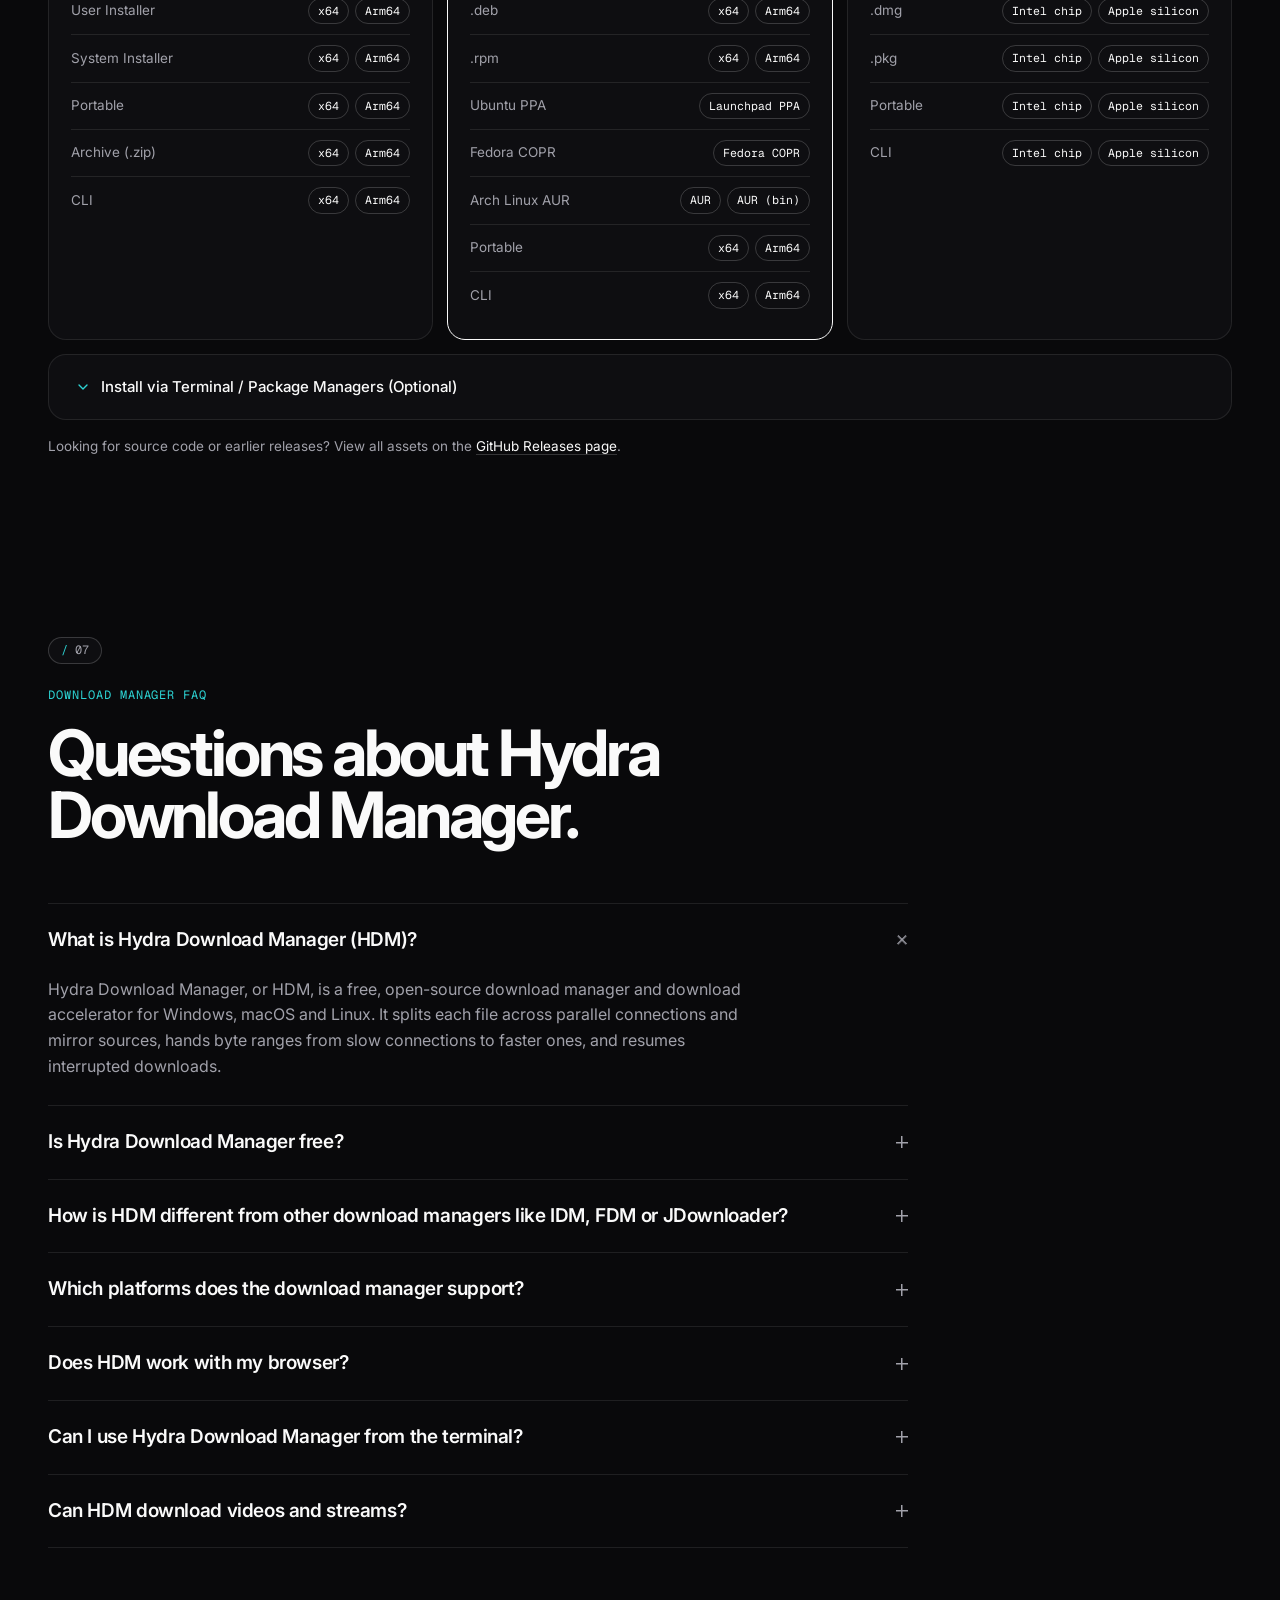
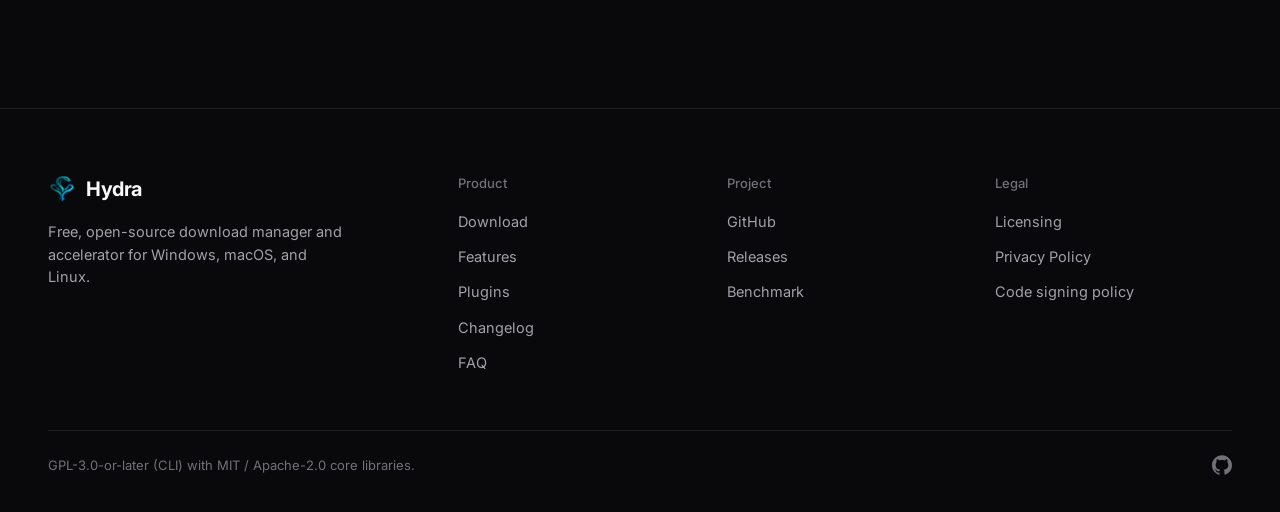
==== commit 3d8de0bf: "docs(features): add plugin system and cookie import features" ====
--- a/docs/index.html
+++ b/docs/index.html
@@ -969,7 +969,7 @@
       </div>
       <div class="sec-more">
         <a class="btn btn-ghost" href="features.html">
-          <span>Explore all 28 architecture features &amp; deep dives</span>
+          <span>Explore all 30 architecture features &amp; deep dives</span>
           <svg viewBox="0 0 24 24" fill="none" stroke="currentColor" stroke-width="2" stroke-linecap="round"
             stroke-linejoin="round" aria-hidden="true">
             <path d="M5 12h14M12 5l7 7-7 7" />
